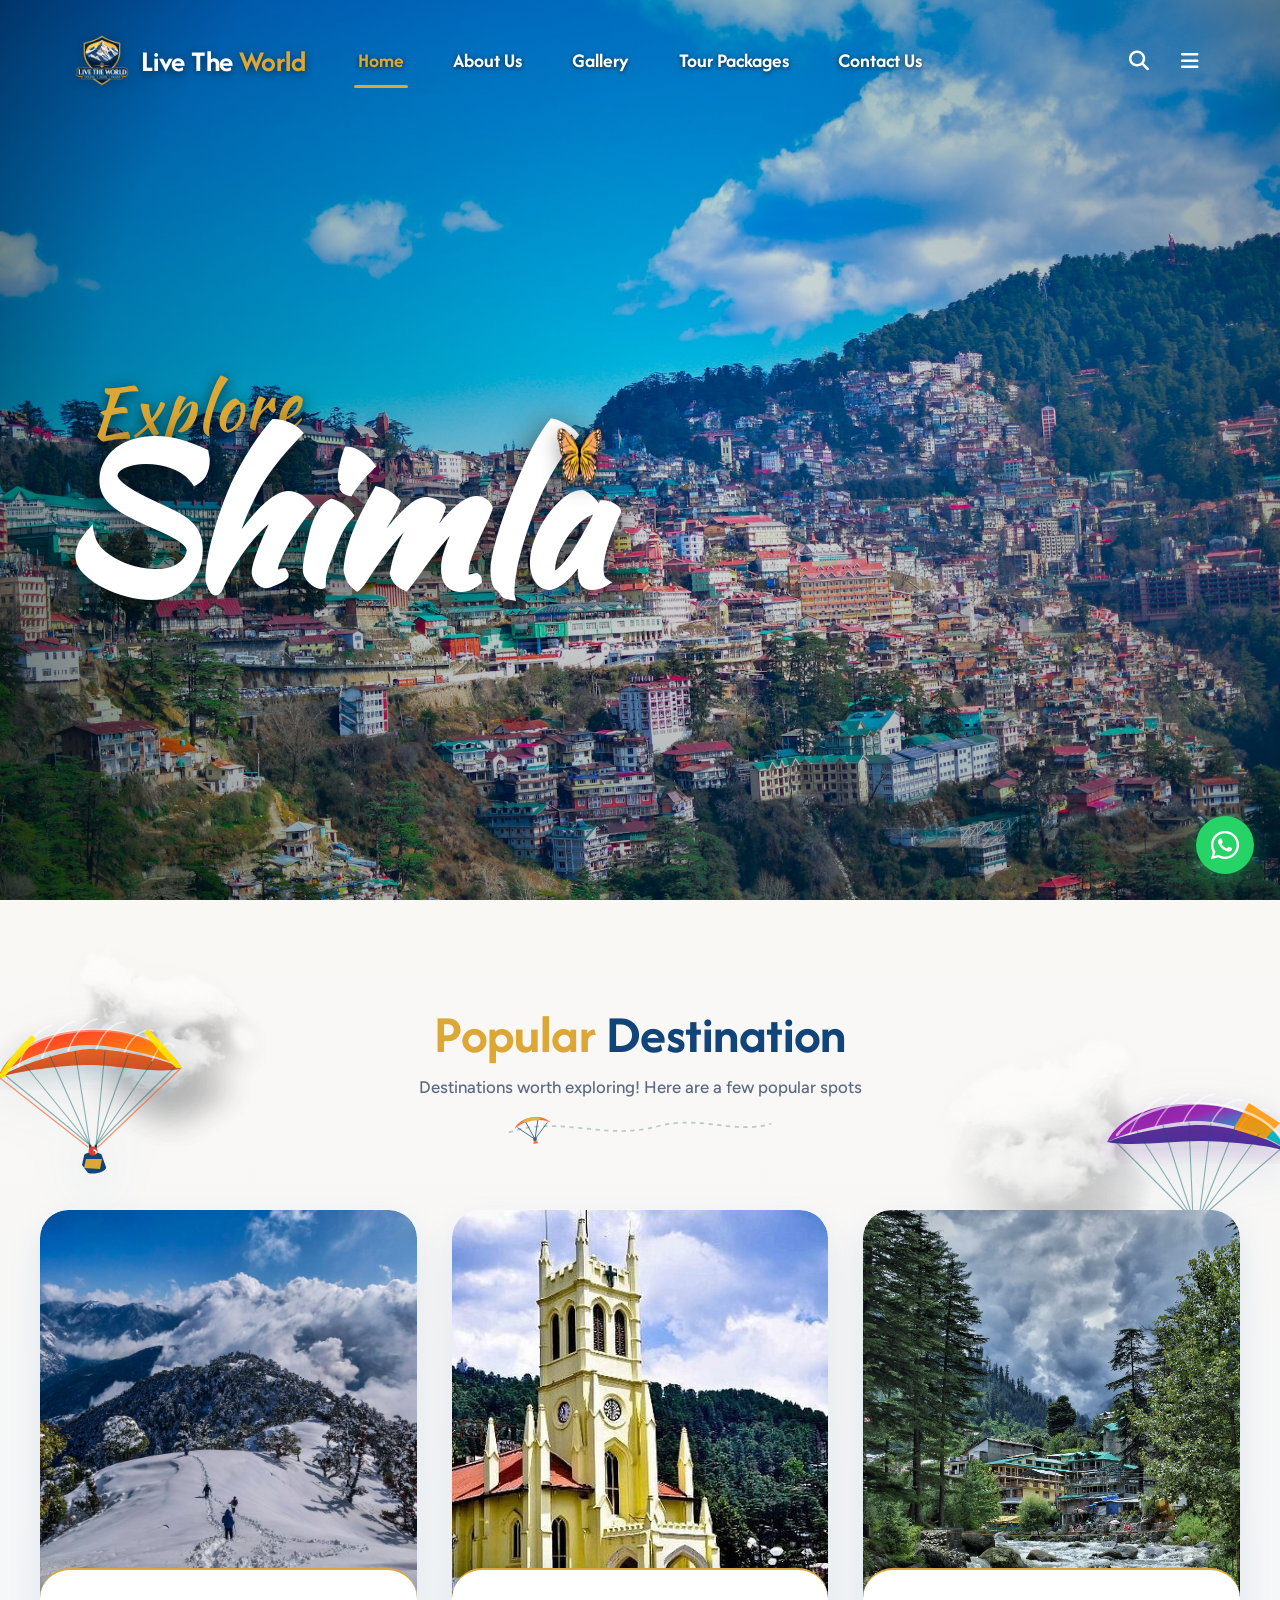
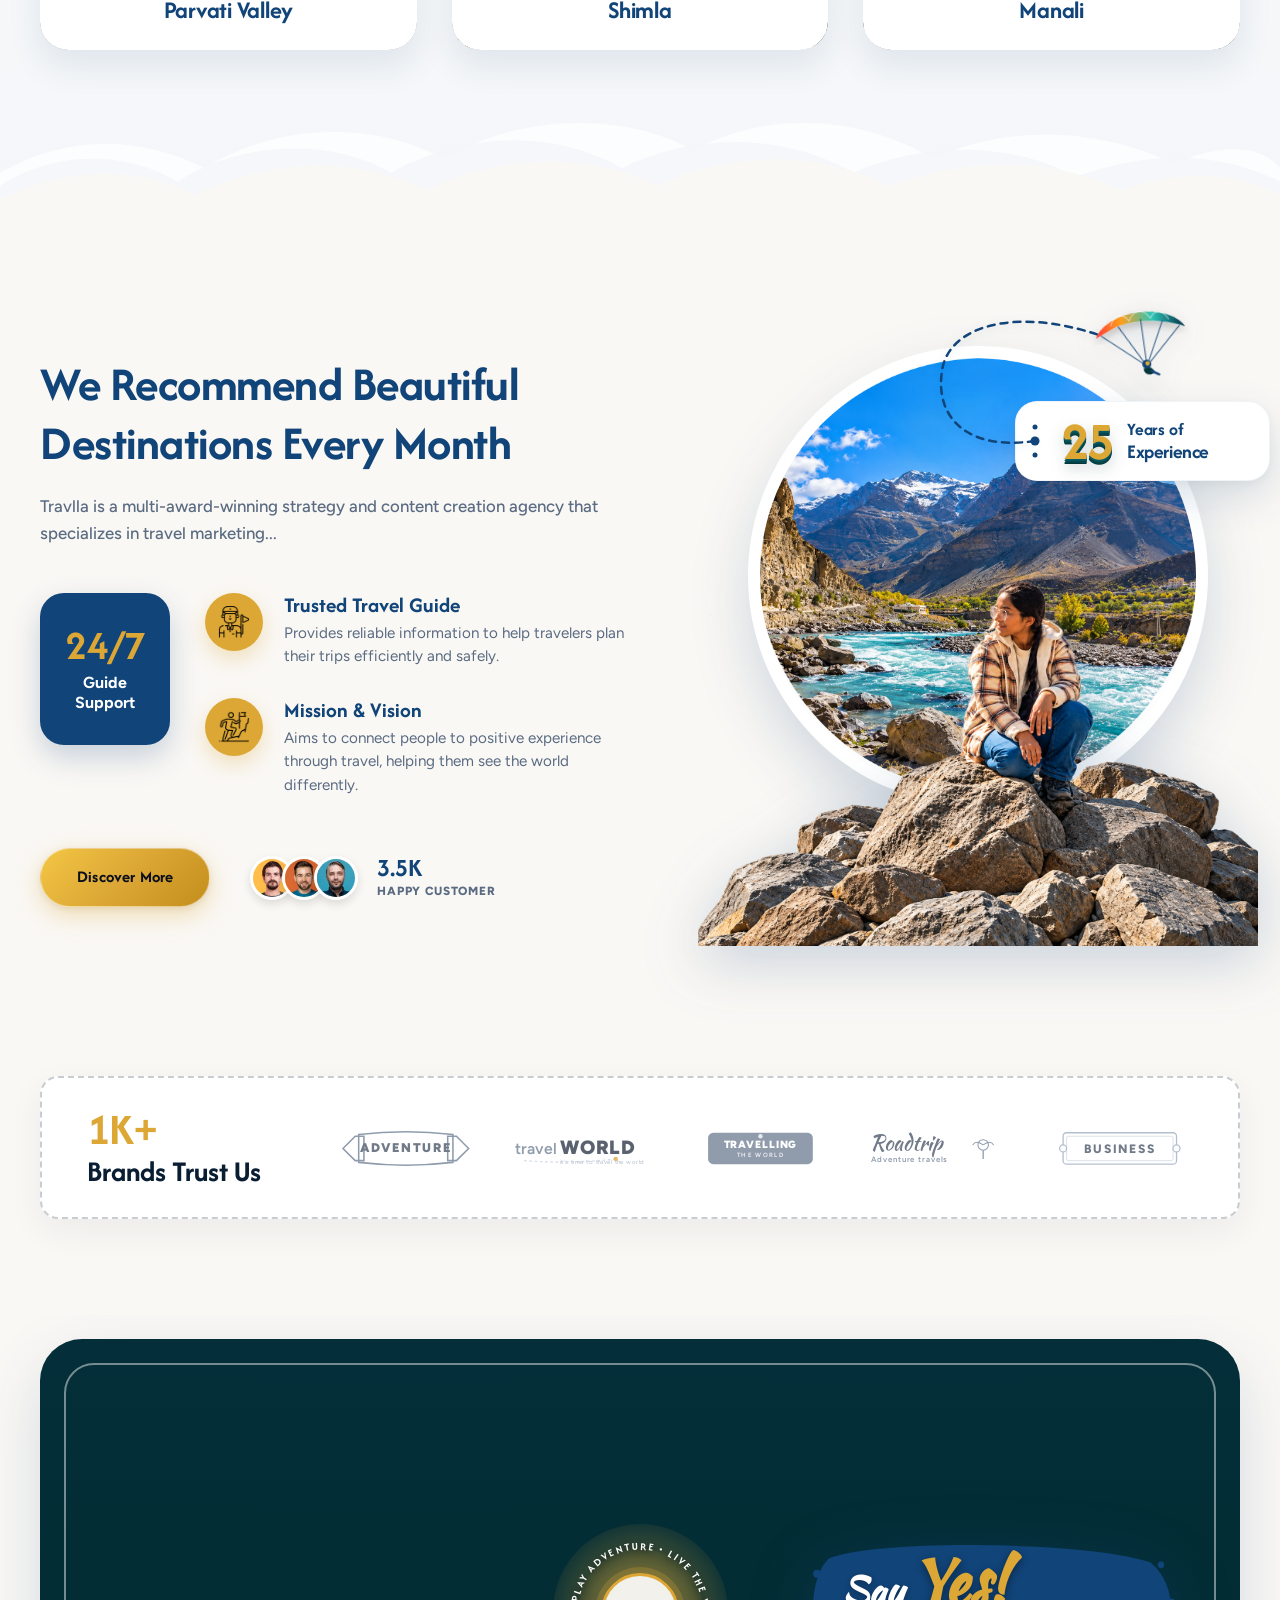
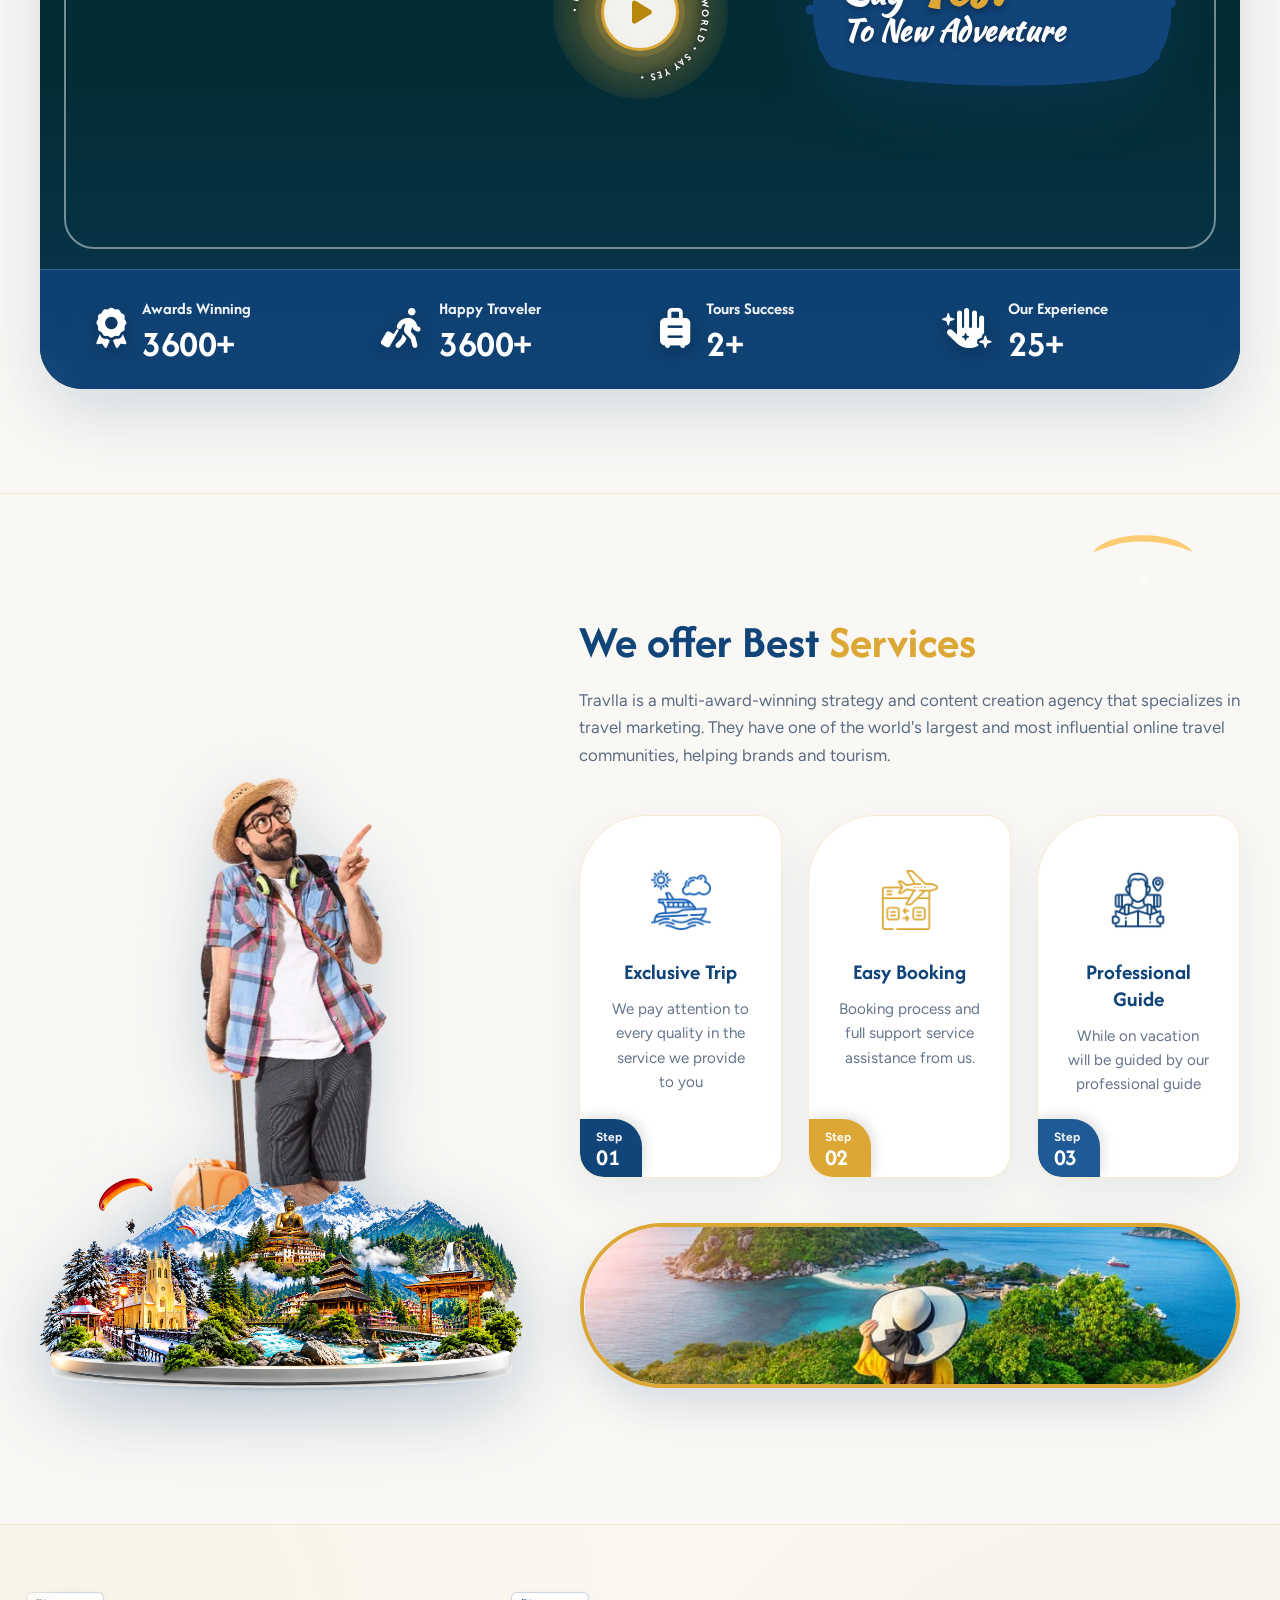
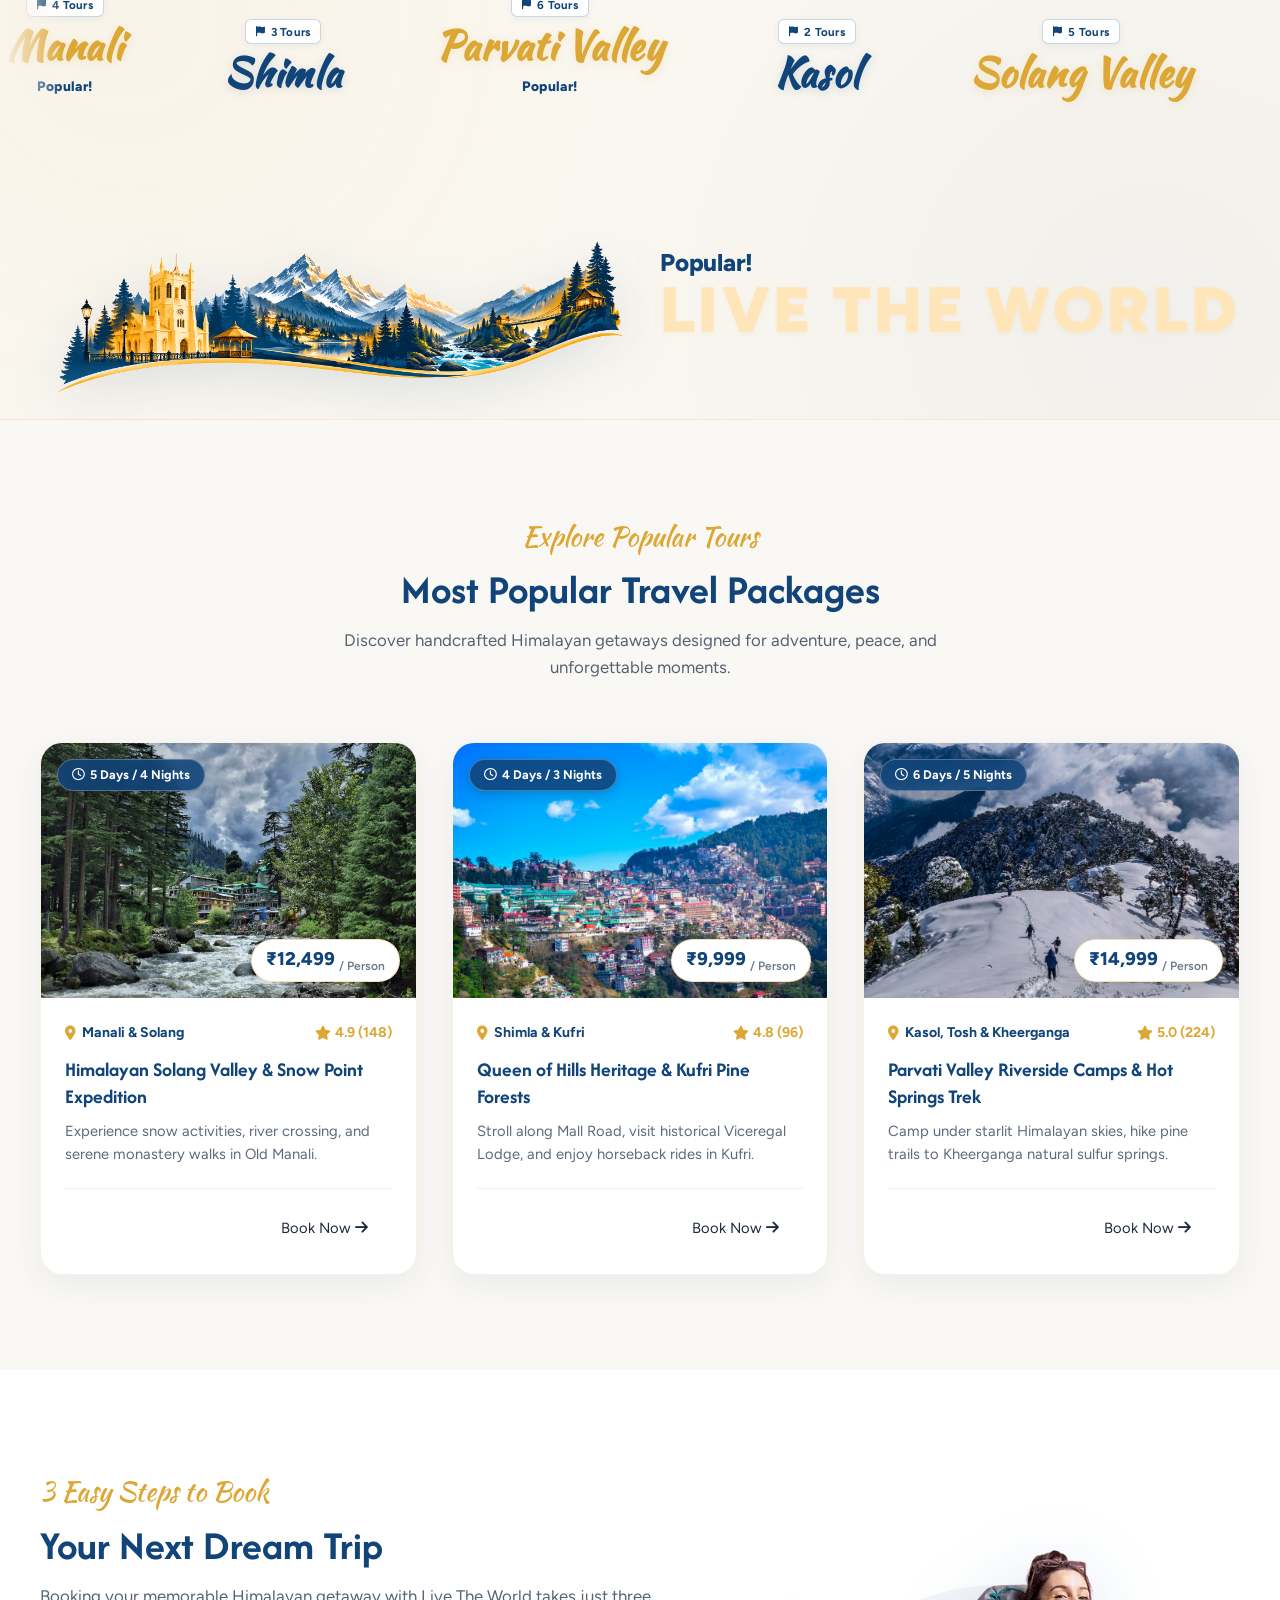
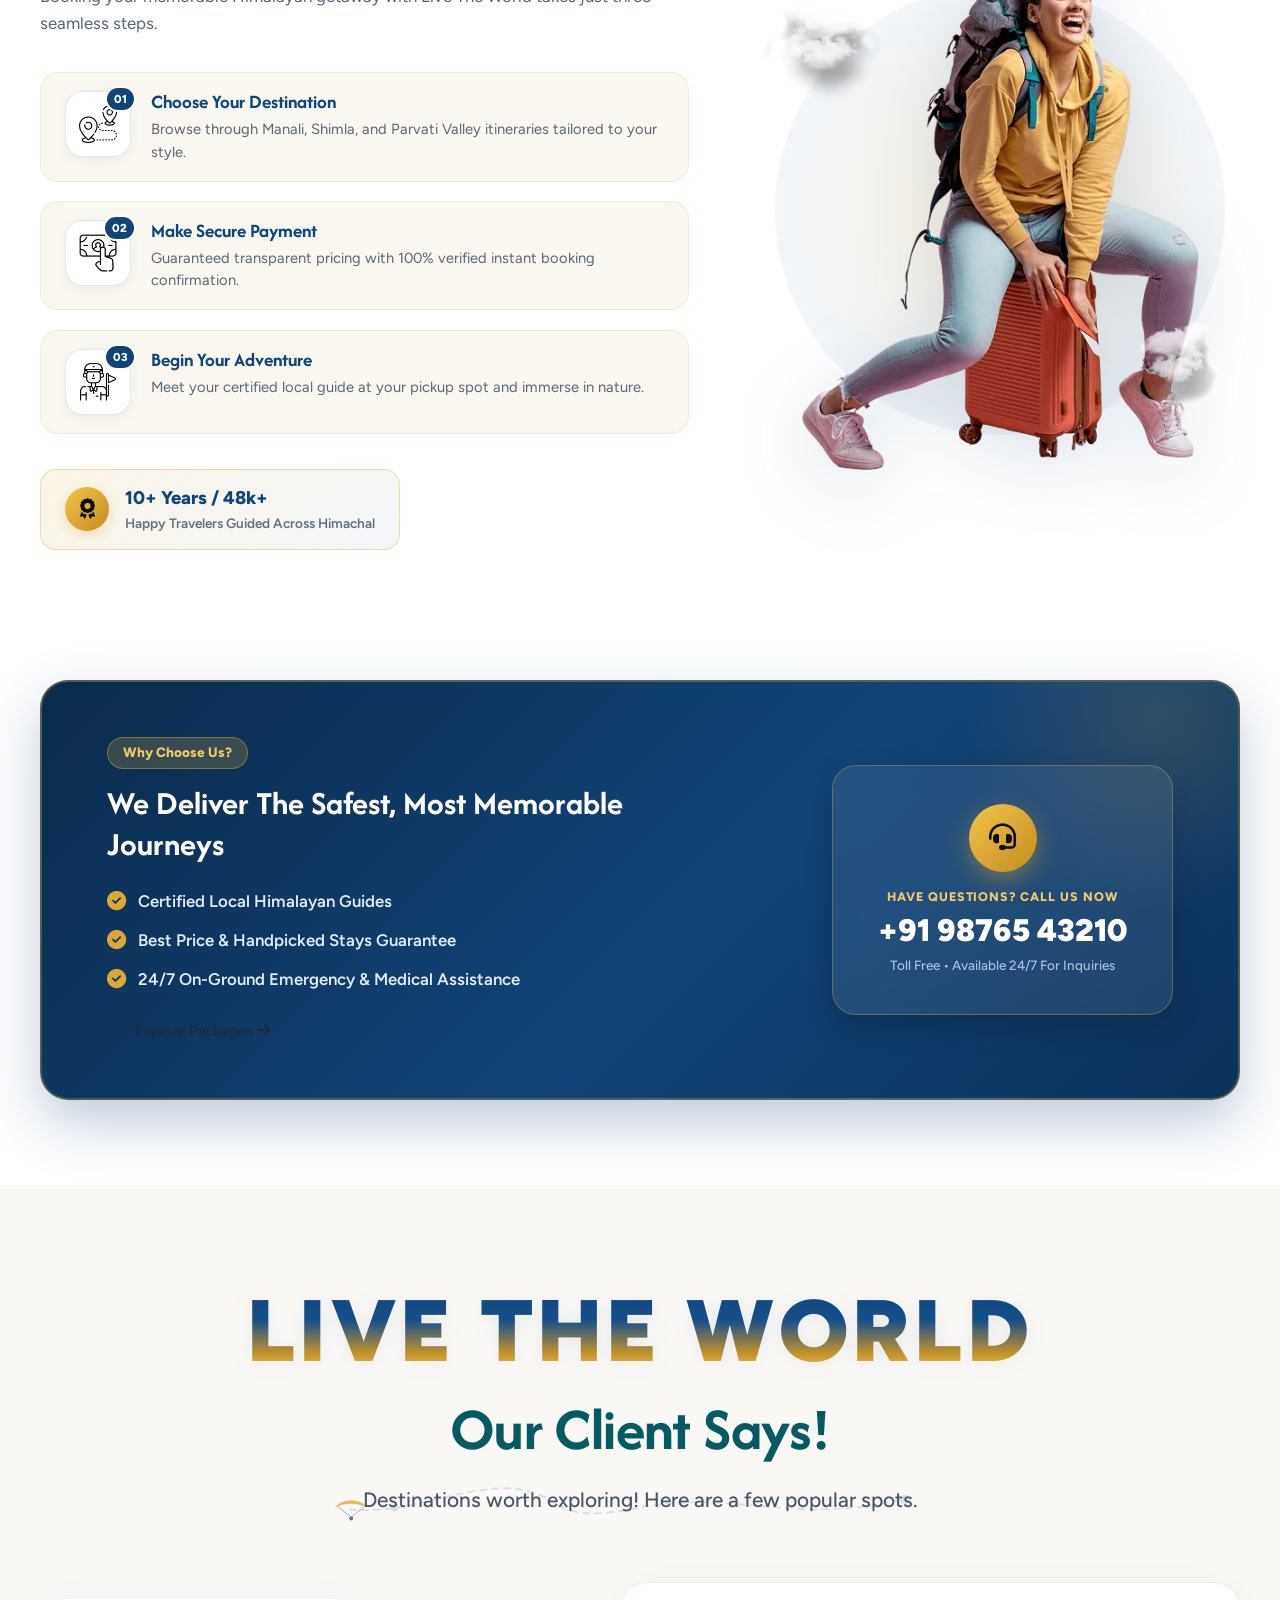
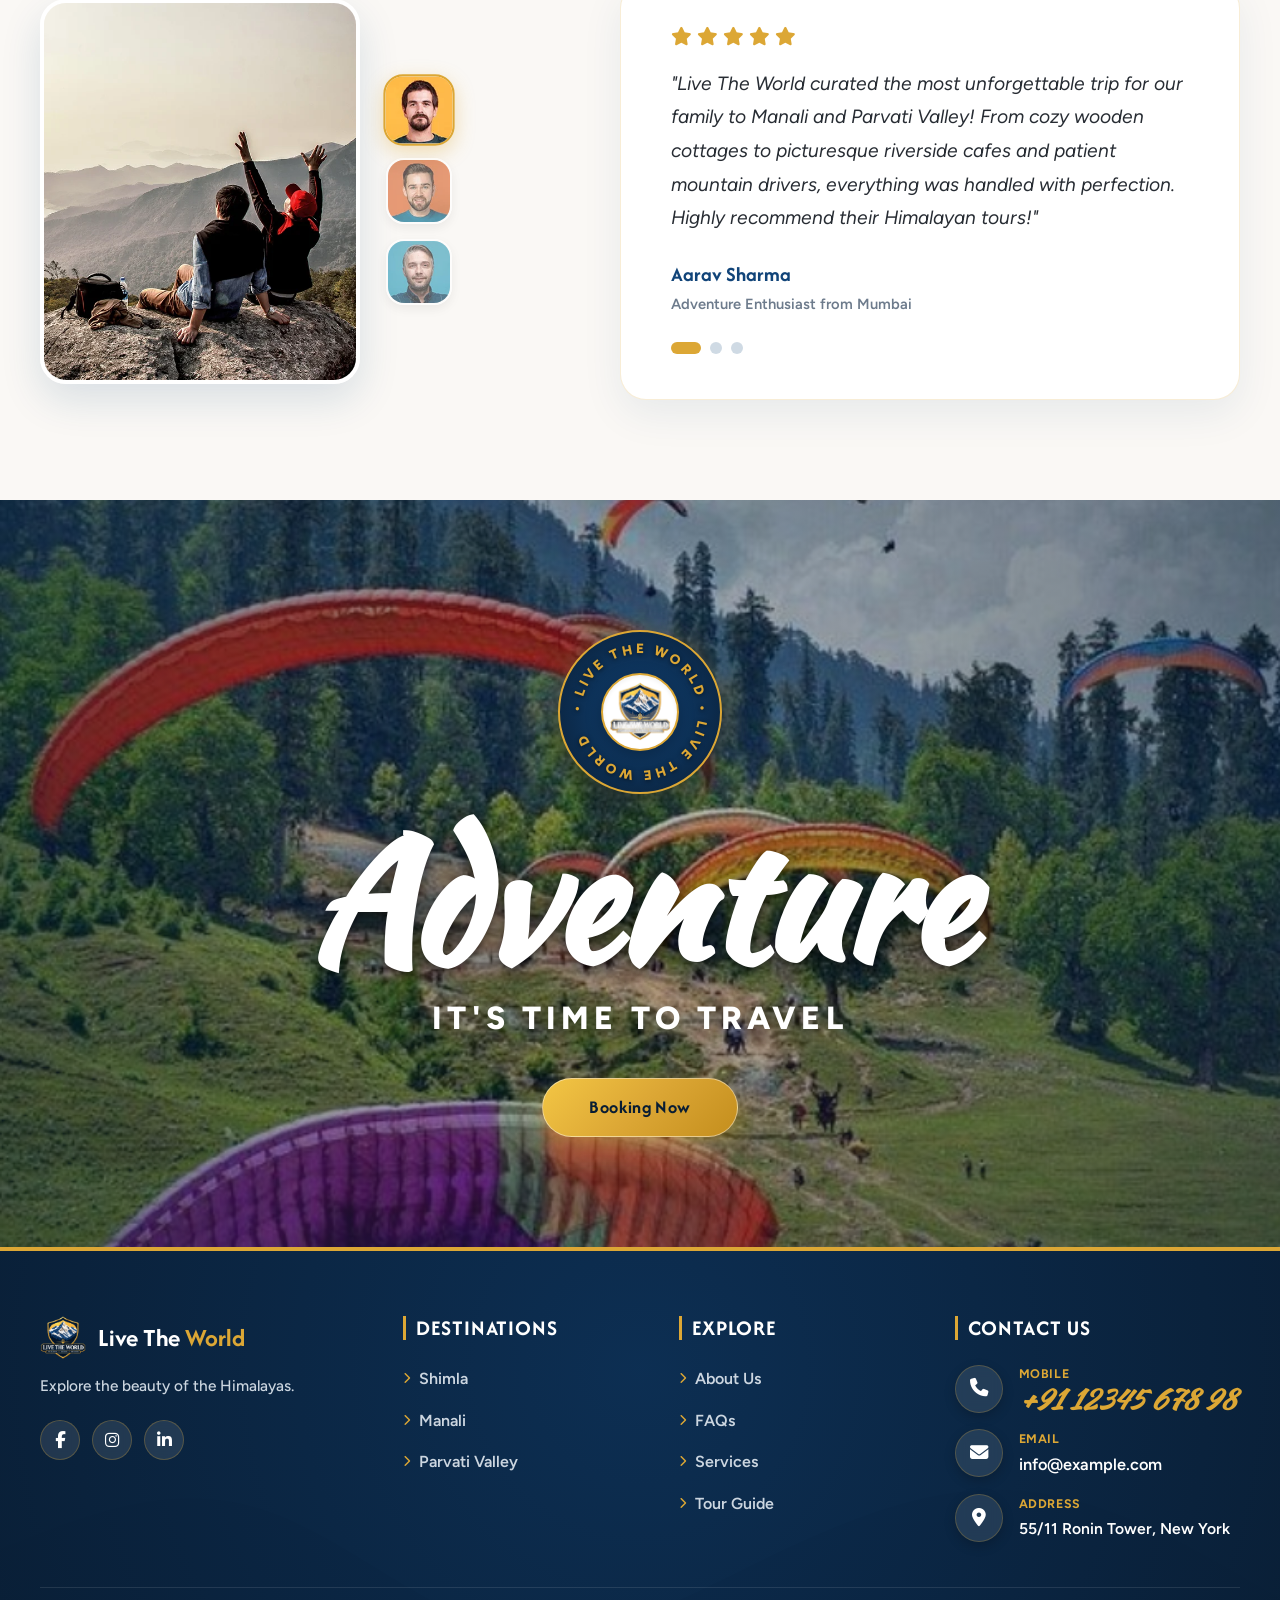
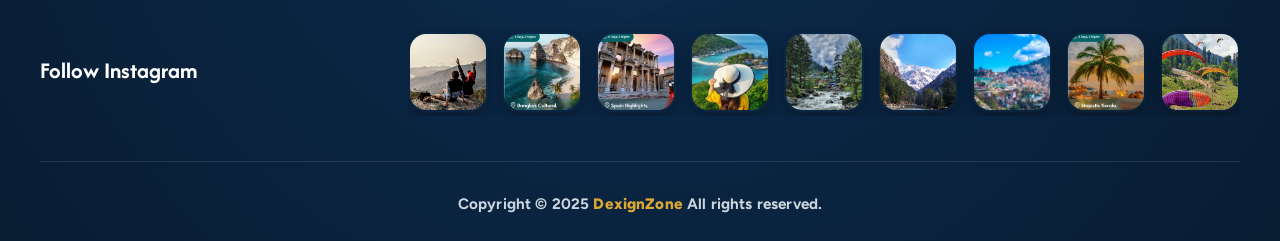
==== index.html @ 2f2a72f3 "Initial commit - Live the World website" ====
<!DOCTYPE html>
<html lang="en">

<head>
  <meta charset="UTF-8">
  <meta name="viewport" content="width=device-width, initial-scale=1.0">
  <title>Live The World - Manali, Parvati Valley & Shimla</title>
  <meta name="description" content="Explore Manali, Parvati Valley, and Shimla with Live The World.">

  <!-- Favicon -->
  <link rel="icon" type="image/png" href="assets/images/logo.png">

  <!-- Font Awesome & Bootstrap Icons -->
  <link rel="stylesheet" href="https://cdnjs.cloudflare.com/ajax/libs/font-awesome/6.5.1/css/all.min.css">
  <link rel="stylesheet" href="https://cdn.jsdelivr.net/npm/bootstrap-icons@1.11.3/font/bootstrap-icons.min.css">

  <!-- Google Fonts for Travlla Typography -->
  <link rel="preconnect" href="https://fonts.googleapis.com">
  <link rel="preconnect" href="https://fonts.gstatic.com" crossorigin>
  <link
    href="https://fonts.googleapis.com/css2?family=Afacad:ital,wght@0,400..700;1,400..700&family=Figtree:ital,wght@0,300..900;1,300..900&family=Kaushan+Script&family=Arizonia&display=swap"
    rel="stylesheet">

  <!-- Main Stylesheet -->
  <link rel="stylesheet" href="assets/css/style.css">
  <!-- Responsive Stylesheet -->
  <link rel="stylesheet" href="assets/css/responsive.css">
</head>

<body>

  <!-- ==================== STICKY / SCROLLING NAVBAR ==================== -->
  <header class="travlla-navbar" id="siteHeader">
    <div class="navbar-wrapper">
      <div class="navbar-container">

        <!-- Logo Left Side -->
        <a href="index.html" class="brand-logo-link" title="Live The World">
          <img src="assets/images/logo.png" alt="Live The World Logo" class="brand-logo-img">
          <div class="brand-text-wrap">
            <span class="brand-name">Live The <span>World</span></span>
          </div>
        </a>

        <!-- Menu in the Centre: Home, About, Gallery, Tour Package, Contact Us -->
        <nav class="main-nav" id="mainNav" aria-label="Main Navigation">
          <a href="index.html" class="nav-link active">Home</a>
          <a href="about.html" class="nav-link">About Us</a>
          <a href="gallery.html" class="nav-link">Gallery</a>
          <a href="tours.html" class="nav-link">Tour Packages</a>
          <a href="contact.html" class="nav-link">Contact Us</a>
        </nav>

        <!-- Right Actions: Search & Menu Icons (Exact as Screenshot) -->
        <div class="navbar-right-actions">
          <button class="nav-icon-action-btn" aria-label="Search" title="Search"><i class="fa-solid fa-magnifying-glass"></i></button>
          <button class="nav-icon-action-btn" aria-label="Menu" title="Menu"><i class="fa-solid fa-bars"></i></button>
        </div>

      </div>
    </div>
  </header>

  <!-- ==================== HERO SECTION (WITH SLIDER: MANALI, SHIMLA, PARVATI VALLEY) ==================== -->
  <section class="travlla-hero-banner" id="home">

    <!-- Hero Slides Container & Track -->
    <div class="hero-slider-wrap" id="heroSlider">
      <div class="hero-slider-track" id="heroSliderTrack">

        <!-- Slide 1: Manali -->
        <div class="hero-slide" data-slide="0">
          <div class="hero-slide-bg">
            <img src="assets/images/Manali.jpg" alt="Manali Snow Peaks" class="hero-bg-img">
            <div class="travlla-banner-overlay"></div>
          </div>
          <div class="hero-center-wrapper">
            <div class="hero-text-block">
              <span class="trv-banner-explore-script">Explore</span>
              <div class="trv-banner-text-mid">
                <h1 class="trv-banner-text-large">Manali</h1>
                <img src="assets/images/butterfly.gif" alt="Flapping Butterfly" class="trv-butterfly-anim">
              </div>
            </div>
          </div>
        </div>

        <!-- Slide 2: Shimla -->
        <div class="hero-slide" data-slide="1">
          <div class="hero-slide-bg">
            <img src="assets/images/bg-shimla.jpg" alt="Shimla Queen of Hills" class="hero-bg-img">
            <div class="travlla-banner-overlay"></div>
          </div>
          <div class="hero-center-wrapper">
            <div class="hero-text-block">
              <span class="trv-banner-explore-script">Explore</span>
              <div class="trv-banner-text-mid">
                <h1 class="trv-banner-text-large">Shimla</h1>
                <img src="assets/images/butterfly.gif" alt="Flapping Butterfly" class="trv-butterfly-anim">
              </div>
            </div>
          </div>
        </div>

        <!-- Slide 3: Parvati Valley -->
        <div class="hero-slide" data-slide="2">
          <div class="hero-slide-bg">
            <img src="assets/images/bg-parvati.jpg" alt="Parvati Valley Magic" class="hero-bg-img">
            <div class="travlla-banner-overlay"></div>
          </div>
          <div class="hero-center-wrapper">
            <div class="hero-text-block">
              <span class="trv-banner-explore-script">Explore</span>
              <div class="trv-banner-text-mid">
                <h1 class="trv-banner-text-large">Parvati Valley</h1>
                <img src="assets/images/butterfly.gif" alt="Flapping Butterfly" class="trv-butterfly-anim">
              </div>
            </div>
          </div>
        </div>

        <!-- Slide 4 (Seamless Loop Clone of Slide 1): Manali -->
        <div class="hero-slide hero-slide-clone" data-slide="3" aria-hidden="true">
          <div class="hero-slide-bg">
            <img src="assets/images/Manali.jpg" alt="Manali Snow Peaks" class="hero-bg-img">
            <div class="travlla-banner-overlay"></div>
          </div>
          <div class="hero-center-wrapper">
            <div class="hero-text-block">
              <span class="trv-banner-explore-script">Explore</span>
              <div class="trv-banner-text-mid">
                <h1 class="trv-banner-text-large">Manali</h1>
                <img src="assets/images/butterfly.gif" alt="Flapping Butterfly" class="trv-butterfly-anim">
              </div>
            </div>
          </div>
        </div>

      </div>
    </div>

  </section>

  <!-- ==================== POPULAR DESTINATION SECTION (EXACT AS SCREENSHOT) ==================== -->
  <section class="popular-destination-section" id="destinations">

    <!-- Background Floating Clouds (Travlla Cloud Theme) -->
    <div class="dest-clouds-bg" aria-hidden="true">
      <img src="assets/images/cloud-1.png" alt="" class="bg-cloud cloud-pos-1">
      <img src="assets/images/cloud-2.png" alt="" class="bg-cloud cloud-pos-2">
      <img src="assets/images/cloud-1.png" alt="" class="bg-cloud cloud-pos-3">
      <img src="assets/images/cloud-2.png" alt="" class="bg-cloud cloud-pos-4">
    </div>

    <!-- Floating High-Detail Red-Orange Paraglider (Left) -->
    <div class="paraglider-float paraglider-left" aria-hidden="true">
      <svg width="220" height="190" viewBox="0 0 220 190" fill="none" xmlns="http://www.w3.org/2000/svg">
        <defs>
          <linearGradient id="canopyRed" x1="0%" y1="0%" x2="100%" y2="100%">
            <stop offset="0%" stop-color="#FF2A2A" />
            <stop offset="35%" stop-color="#FF5722" />
            <stop offset="75%" stop-color="#FF9800" />
            <stop offset="100%" stop-color="#FFC107" />
          </linearGradient>
          <linearGradient id="canopyUnder" x1="0%" y1="0%" x2="0%" y2="100%">
            <stop offset="0%" stop-color="#E65100" />
            <stop offset="100%" stop-color="#BF360C" />
          </linearGradient>
          <linearGradient id="cellShine" x1="0%" y1="0%" x2="100%" y2="0%">
            <stop offset="0%" stop-color="rgba(255,255,255,0.7)" />
            <stop offset="100%" stop-color="rgba(255,255,255,0)" />
          </linearGradient>
          <filter id="gliderGlow" x="-20%" y="-20%" width="140%" height="140%">
            <feDropShadow dx="0" dy="8" stdDeviation="10" flood-color="rgba(6,91,98,0.2)" />
          </filter>
        </defs>
        <!-- Paraglider Wing Canopy (Curved Aerodynamic Crescent Arc) -->
        <g filter="url(#gliderGlow)">
          <!-- Upper Surface -->
          <path d="M 18 85 C 38 25, 172 20, 202 75 C 182 62, 130 52, 110 52 C 80 52, 38 65, 18 85 Z"
            fill="url(#canopyRed)" />
          <!-- Underside Surface / Air Inlets -->
          <path
            d="M 18 85 C 45 68, 95 56, 110 56 C 135 56, 180 64, 202 75 C 185 82, 135 72, 110 72 C 85 72, 35 78, 18 85 Z"
            fill="url(#canopyUnder)" opacity="0.88" />
          <!-- Rib Seams / Chambers -->
          <path d="M 38 74 C 48 42, 65 34, 72 32" stroke="rgba(255,255,255,0.5)" stroke-width="1.5" fill="none" />
          <path d="M 62 65 C 72 38, 88 30, 95 28" stroke="rgba(255,255,255,0.55)" stroke-width="1.5" fill="none" />
          <path d="M 88 58 C 96 35, 110 27, 118 26" stroke="rgba(255,255,255,0.6)" stroke-width="1.5" fill="none" />
          <path d="M 116 57 C 124 35, 138 28, 146 29" stroke="rgba(255,255,255,0.55)" stroke-width="1.5" fill="none" />
          <path d="M 144 60 C 154 38, 168 35, 174 38" stroke="rgba(255,255,255,0.5)" stroke-width="1.5" fill="none" />
          <path d="M 172 68 C 180 48, 190 48, 194 54" stroke="rgba(255,255,255,0.45)" stroke-width="1.5" fill="none" />
          <!-- Aerodynamic Leading Edge Shimmer -->
          <path d="M 28 72 C 55 28, 165 24, 195 68" stroke="url(#cellShine)" stroke-width="3" fill="none"
            stroke-linecap="round" />
          <!-- Wingtip Bright Accents -->
          <path d="M 18 85 C 28 65, 45 48, 52 42 L 56 46 C 48 56, 32 72, 24 85 Z" fill="#FFE600" opacity="0.9" />
          <path d="M 202 75 C 190 58, 175 42, 168 36 L 164 40 C 172 50, 185 64, 196 75 Z" fill="#FFE600"
            opacity="0.9" />
        </g>
        <!-- Suspension Bridle Lines -->
        <g stroke="rgba(6, 91, 98, 0.45)" stroke-width="1.1" stroke-linecap="round">
          <line x1="26" y1="83" x2="110" y2="152" />
          <line x1="45" y1="72" x2="110" y2="152" />
          <line x1="70" y1="63" x2="110" y2="152" />
          <line x1="95" y1="58" x2="110" y2="152" />
          <line x1="125" y1="58" x2="116" y2="152" />
          <line x1="148" y1="62" x2="116" y2="152" />
          <line x1="172" y1="69" x2="116" y2="152" />
          <line x1="195" y1="74" x2="116" y2="152" />
          <!-- Control Brakes -->
          <line x1="20" y1="85" x2="108" y2="154" stroke="rgba(255, 87, 34, 0.65)" stroke-width="1.2" />
          <line x1="200" y1="76" x2="118" y2="154" stroke="rgba(255, 87, 34, 0.65)" stroke-width="1.2" />
        </g>
        <!-- Pilot in Speedbag Harness -->
        <g>
          <line x1="110" y1="152" x2="111" y2="158" stroke="#1C3F44" stroke-width="2.5" />
          <line x1="116" y1="152" x2="115" y2="158" stroke="#1C3F44" stroke-width="2.5" />
          <path d="M 104 163 C 104 158, 122 158, 122 163 L 126 174 C 127 178, 116 182, 108 180 L 102 172 Z"
            fill="#114479" />
          <path d="M 106 166 L 122 166 L 120 176 L 104 175 Z" fill="#DCA735" />
          <circle cx="113" cy="158" r="4.5" fill="#E53935" />
          <path d="M 114 157 Q 117 158 116 160" stroke="#FFFFFF" stroke-width="1.5" stroke-linecap="round" />
        </g>
      </svg>
    </div>

    <!-- Floating High-Detail Purple-Cyan Paraglider (Right) -->
    <div class="paraglider-float paraglider-right" aria-hidden="true">
      <svg width="220" height="190" viewBox="0 0 220 190" fill="none" xmlns="http://www.w3.org/2000/svg">
        <defs>
          <linearGradient id="canopyPurple" x1="0%" y1="0%" x2="100%" y2="100%">
            <stop offset="0%" stop-color="#7B1FA2" />
            <stop offset="35%" stop-color="#9C27B0" />
            <stop offset="70%" stop-color="#00BCD4" />
            <stop offset="100%" stop-color="#26A69A" />
          </linearGradient>
          <linearGradient id="canopyUnderPurple" x1="0%" y1="0%" x2="0%" y2="100%">
            <stop offset="0%" stop-color="#4A148C" />
            <stop offset="100%" stop-color="#311B92" />
          </linearGradient>
          <filter id="gliderGlow2" x="-20%" y="-20%" width="140%" height="140%">
            <feDropShadow dx="0" dy="8" stdDeviation="10" flood-color="rgba(123,31,162,0.2)" />
          </filter>
        </defs>
        <!-- Paraglider Wing Canopy in dynamic aerodynamic bank -->
        <g filter="url(#gliderGlow2)">
          <path d="M 22 75 C 48 20, 180 25, 204 85 C 184 68, 140 54, 114 54 C 84 54, 44 64, 22 75 Z"
            fill="url(#canopyPurple)" />
          <path
            d="M 22 75 C 50 64, 95 58, 114 58 C 140 58, 182 68, 204 85 C 186 78, 140 74, 114 74 C 88 74, 46 80, 22 75 Z"
            fill="url(#canopyUnderPurple)" opacity="0.88" />
          <!-- Rib Seams -->
          <path d="M 44 68 C 54 44, 70 34, 78 30" stroke="rgba(255,255,255,0.45)" stroke-width="1.5" fill="none" />
          <path d="M 70 60 C 80 38, 96 29, 104 27" stroke="rgba(255,255,255,0.5)" stroke-width="1.5" fill="none" />
          <path d="M 98 56 C 108 34, 122 28, 130 27" stroke="rgba(255,255,255,0.55)" stroke-width="1.5" fill="none" />
          <path d="M 126 57 C 136 36, 150 32, 158 33" stroke="rgba(255,255,255,0.5)" stroke-width="1.5" fill="none" />
          <path d="M 154 62 C 164 42, 178 40, 184 44" stroke="rgba(255,255,255,0.45)" stroke-width="1.5" fill="none" />
          <path d="M 180 72 C 188 54, 196 52, 200 58" stroke="rgba(255,255,255,0.4)" stroke-width="1.5" fill="none" />
          <!-- Vibrant Orange Accent Wingtip (Matching Solang Valley Photo) -->
          <path d="M 148 62 L 180 72 L 195 56 L 164 36 Z" fill="#FF9800" opacity="0.88" />
          <path d="M 32 68 C 65 24, 172 26, 198 75" stroke="rgba(255,255,255,0.6)" stroke-width="2.5" fill="none"
            stroke-linecap="round" />
        </g>
        <!-- Suspension Lines -->
        <g stroke="rgba(6, 91, 98, 0.45)" stroke-width="1.1" stroke-linecap="round">
          <line x1="30" y1="74" x2="108" y2="152" />
          <line x1="52" y1="64" x2="108" y2="152" />
          <line x1="78" y1="58" x2="108" y2="152" />
          <line x1="104" y1="56" x2="108" y2="152" />
          <line x1="126" y1="56" x2="114" y2="152" />
          <line x1="150" y1="60" x2="114" y2="152" />
          <line x1="174" y1="67" x2="114" y2="152" />
          <line x1="198" y1="80" x2="114" y2="152" />
        </g>
        <!-- Pilot in Tandem Harness -->
        <g>
          <line x1="108" y1="152" x2="109" y2="158" stroke="#1C3F44" stroke-width="2.5" />
          <line x1="114" y1="152" x2="113" y2="158" stroke="#1C3F44" stroke-width="2.5" />
          <path d="M 102 163 C 102 158, 120 158, 120 163 L 124 175 C 124 180, 114 183, 106 181 L 100 172 Z"
            fill="#1C3F44" />
          <path d="M 104 166 L 118 166 L 116 176 L 102 175 Z" fill="#00BCD4" />
          <circle cx="111" cy="158" r="4.5" fill="#DCA735" />
          <path d="M 112 157 Q 115 158 114 160" stroke="#FFFFFF" stroke-width="1.5" stroke-linecap="round" />
        </g>
      </svg>
    </div>

    <div class="destination-container">

      <!-- Section Title Exactly Matching Screenshot -->
      <div class="destination-head-wrap">
        <h2 class="destination-title">
          <span class="text-popular">Popular</span> <span class="text-destination">Destination</span>
        </h2>
        <p class="destination-subtitle">
          Destinations worth exploring! Here are a few popular spots
        </p>

        <!-- Paraglider Adventure Trail (NO Flight/Plane Icon) -->
        <div class="paraglider-adventure-trail">
          <svg class="paraglider-mini-icon" width="46" height="38" viewBox="0 0 60 50" fill="none"
            xmlns="http://www.w3.org/2000/svg">
            <path d="M 6 22 C 14 7, 46 7, 54 22 C 46 17, 34 14, 30 14 C 26 14, 14 17, 6 22 Z" fill="#FF5722" />
            <path d="M 18 14 C 24 10, 36 10, 42 14 L 38 17 C 34 15, 26 15, 22 17 Z" fill="#DCA735" />
            <line x1="10" y1="21" x2="30" y2="40" stroke="#114479" stroke-width="1.1" />
            <line x1="22" y1="16" x2="30" y2="40" stroke="#114479" stroke-width="1.1" />
            <line x1="38" y1="16" x2="30" y2="40" stroke="#114479" stroke-width="1.1" />
            <line x1="50" y1="21" x2="30" y2="40" stroke="#114479" stroke-width="1.1" />
            <circle cx="30" cy="40" r="2.5" fill="#114479" />
            <path d="M 28 42 L 32 42 L 33 46 L 27 46 Z" fill="#FF5722" />
          </svg>
          <svg class="paraglider-dotted-curve" viewBox="0 0 320 40" fill="none" xmlns="http://www.w3.org/2000/svg">
            <path d="M10 25 C70 5, 120 35, 180 18 C230 5, 270 28, 310 15" stroke="rgba(6, 91, 98, 0.28)"
              stroke-width="2" stroke-dasharray="5 5" fill="none" />
          </svg>
        </div>
      </div>

      <!-- 3 Portrait Destination Cards with Bottom Capsule Pills (Exact As Travlla) -->
      <div class="destination-cards-track">

        <!-- Card 1: Parvati Valley -->
        <div class="destination-photo-card">
          <div class="card-image-wrap">
            <img src="assets/images/bg-parvati.jpg" alt="Parvati Valley" class="destination-img">
          </div>
          <div class="card-pill-btn">
            <span>Parvati Valley</span>
          </div>
        </div>

        <!-- Card 3: Shimla -->
        <div class="destination-photo-card">
          <div class="card-image-wrap">
            <img src="assets/images/bg-shimla-img.jpg" alt="Shimla" class="destination-img">
          </div>
          <div class="card-pill-btn">
            <span>Shimla</span>
          </div>
        </div>

        <!-- Card 4: Manali Peaks -->
        <div class="destination-photo-card">
          <div class="card-image-wrap">
            <img src="assets/images/Manali.jpg" alt="Manali Snow Peaks" class="destination-img">
          </div>
          <div class="card-pill-btn">
            <span>Manali</span>
          </div>
        </div>

      </div>

    </div>

    <!-- Puffy White Cloud Silhouette at Bottom Edge (Exact As Screenshot) -->
    <div class="destination-cloud-bottom" aria-hidden="true">
      <svg viewBox="0 0 1440 180" fill="none" preserveAspectRatio="none" xmlns="http://www.w3.org/2000/svg">
        <path
          d="M0,120 C80,75 160,80 230,115 C310,65 420,60 500,105 C580,55 700,50 780,95 C860,50 970,55 1050,105 C1130,65 1240,70 1320,110 C1380,85 1420,90 1440,115 L1440,180 L0,180 Z"
          fill="#FFFFFF" opacity="0.75" />
        <path
          d="M0,135 C60,95 140,95 200,130 C270,85 370,80 440,120 C520,75 620,70 700,115 C780,75 880,75 960,120 C1040,85 1140,85 1210,125 C1290,95 1370,95 1440,130 L1440,180 L0,180 Z"
          fill="#F4F7FA" opacity="0.9" />
        <path
          d="M0,150 C70,115 150,110 220,145 C300,105 400,100 480,140 C560,100 660,95 740,135 C820,95 920,95 1000,135 C1080,105 1180,100 1260,140 C1330,115 1390,120 1440,145 L1440,180 L0,180 Z"
          fill="#FAF8F5" />
      </svg>
    </div>


  </section>

  <!-- ==================== ABOUT & RECOMMEND DESTINATIONS SECTION (EXACT AS SCREENSHOT) ==================== -->
  <section class="about-experience-section" id="about">
    <div class="about-container">

      <!-- Left Column: Content, Feature Cards, Actions -->
      <div class="about-content-col">

        <h2 class="about-heading">
          We Recommend Beautiful Destinations Every Month
        </h2>

        <p class="about-lead">
          Travlla is a multi-award-winning strategy and content creation agency that specializes in travel marketing...
        </p>

        <!-- Feature Block: 24/7 Badge + Feature List -->
        <div class="about-features-block">

          <!-- 24/7 Guide Support Badge Card (Deep Teal) -->
          <div class="support-badge-card">
            <span class="support-badge-val">24/7</span>
            <span class="support-badge-lbl">Guide<br>Support</span>
          </div>

          <!-- Feature Items List -->
          <div class="about-feature-list">

            <!-- Item 1: Trusted Travel Guide -->
            <div class="about-feature-item">
              <div class="feature-icon-circle">
                <img src="assets/images/travel-guide.webp" alt="Travel Guide Icon" class="feature-icon-img">
              </div>
              <div class="feature-text">
                <h3 class="feature-title">Trusted Travel Guide</h3>
                <p class="feature-desc">Provides reliable information to help travelers plan their trips efficiently and
                  safely.</p>
              </div>
            </div>

            <!-- Item 2: Mission & Vision -->
            <div class="about-feature-item">
              <div class="feature-icon-circle">
                <img src="assets/images/mission-icon.webp" alt="Mission & Vision Icon" class="feature-icon-img">
              </div>
              <div class="feature-text">
                <h3 class="feature-title">Mission & Vision</h3>
                <p class="feature-desc">Aims to connect people to positive experience through travel, helping them see
                  the world differently.</p>
              </div>
            </div>

          </div>

        </div>

        <!-- Bottom Actions: Discover More Button & Happy Customers -->
        <div class="about-bottom-actions">
          <a href="#destinations" class="btn-discover-more">Discover More</a>

          <div class="happy-customers-wrap">
            <div class="avatar-stack">
              <img src="assets/images/pic1.webp" alt="Customer 1" class="avatar-img av-1">
              <img src="assets/images/pic2.webp" alt="Customer 2" class="avatar-img av-2">
              <img src="assets/images/pic3.webp" alt="Customer 3" class="avatar-img av-3">
            </div>
            <div class="customer-stats">
              <span class="customer-count">3.5K</span>
              <span class="customer-lbl">HAPPY CUSTOMER</span>
            </div>
          </div>
        </div>

      </div>

      <!-- Right Column: Portal Image Composition with Blank Image Space -->
      <div class="about-visual-col">

        <!-- Composition Container -->
        <div class="about-portal-composition">

          <!-- Floating "25 Years of Experience" Badge Connected to Paraglider with Dotted Thread -->
          <div class="exp-badge-container">

            <!-- Connected Dotted Thread & Anchor Dots SVG -->
            <svg class="exp-connecting-thread" viewBox="0 0 350 190" fill="none" xmlns="http://www.w3.org/2000/svg">
              <!-- Dotted loop thread originating from middle anchor dot and connecting directly to paraglider -->
              <path class="thread-path" d="M 115 150 C 45 160, 15 125, 22 80 C 28 35, 95 15, 182 45" stroke="#114479"
                stroke-width="2.5" stroke-dasharray="7 6" stroke-linecap="round" />
              <!-- Left Anchor 3-Dots Alignment (: • :) exactly as in reference -->
              <circle cx="115" cy="136" r="2.5" fill="#114479" />
              <circle cx="115" cy="150" r="4.5" fill="#114479" />
              <circle cx="115" cy="164" r="2.5" fill="#114479" />
            </svg>

            <!-- Authentic Himalayan Adventure Paraglider (NO Airplane!) -->
            <div class="exp-paraglider-rider" aria-label="Himalayan Paraglider">
              <svg width="112" height="90" viewBox="0 0 120 100" fill="none" xmlns="http://www.w3.org/2000/svg">
                <defs>
                  <linearGradient id="expParagliderWing" x1="0%" y1="0%" x2="100%" y2="0%">
                    <stop offset="0%" stop-color="#FF3838" />
                    <stop offset="30%" stop-color="#FF9F1C" />
                    <stop offset="65%" stop-color="#2EC4B6" />
                    <stop offset="100%" stop-color="#023047" />
                  </linearGradient>
                  <filter id="gliderShad" x="-20%" y="-20%" width="150%" height="150%">
                    <feDropShadow dx="0" dy="5" stdDeviation="4" flood-color="rgba(0,0,0,0.2)" />
                  </filter>
                </defs>
                <!-- Aerodynamic Curved Canopy Wing -->
                <path d="M 10 38 C 26 8, 94 8, 110 38 C 90 28, 62 22, 34 28 Z" fill="url(#expParagliderWing)"
                  filter="url(#gliderShad)" />
                <!-- 3D Wing Cell Baffling / Ribs -->
                <path d="M 28 27 C 33 15, 43 12, 49 24" stroke="rgba(255,255,255,0.45)" stroke-width="1.3"
                  fill="none" />
                <path d="M 49 24 C 55 12, 67 12, 73 24" stroke="rgba(255,255,255,0.45)" stroke-width="1.3"
                  fill="none" />
                <path d="M 73 24 C 79 14, 89 18, 93 28" stroke="rgba(255,255,255,0.45)" stroke-width="1.3"
                  fill="none" />
                <!-- Paraglider Suspension Lines (Risers converging to pilot) -->
                <line x1="16" y1="36" x2="62" y2="76" stroke="#114479" stroke-width="1.2" stroke-opacity="0.8" />
                <line x1="36" y1="28" x2="62" y2="76" stroke="#114479" stroke-width="1.2" stroke-opacity="0.8" />
                <line x1="62" y1="23" x2="62" y2="76" stroke="#114479" stroke-width="1.2" stroke-opacity="0.8" />
                <line x1="86" y1="28" x2="62" y2="76" stroke="#114479" stroke-width="1.2" stroke-opacity="0.8" />
                <line x1="104" y1="36" x2="62" y2="76" stroke="#114479" stroke-width="1.2" stroke-opacity="0.8" />
                <!-- Pilot and Tandem Harness in Flight -->
                <circle cx="62" cy="74" r="5" fill="#114479" />
                <circle cx="63" cy="73" r="2.5" fill="#DCA735" />
                <path d="M 58 78 C 57 86, 67 88, 70 83 L 66 78 Z" fill="#04363a" />
                <path d="M 66 82 L 74 87" stroke="#114479" stroke-width="2.5" stroke-linecap="round" />
              </svg>
            </div>

            <!-- Exact White Pill Badge with 3D "25" and "Years of Experience" -->
            <div class="exp-badge-pill">
              <div class="exp-number-3d">25</div>
              <div class="exp-text-block">
                <span class="exp-line-1">Years of</span>
                <span class="exp-line-2">Experience</span>
              </div>
            </div>

          </div>

          <!-- Circular Portal Frame with Scenic Himalayan Landscape -->
          <div class="about-image-portal">
            <img src="assets/images/circular.png" alt="Himalayan Valley View" class="portal-scenic-img">
          </div>

          <!-- Cutout Girl on Mountain Rock (3D Pop-Out Layering Exact As Screenshot) -->
          <div class="girl-rock-wrapper">
            <img src="assets/images/girl-with-rock.png" alt="Traveler on Mountain Rock" class="girl-rock-img">
          </div>

        </div>

      </div>

    </div>
  </section>

  <!-- ==================== BRANDS / PARTNERS RIBBON SECTION ==================== -->
  <section class="brands-partners-section" id="partners">
    <div class="brands-container">
      <div class="brands-dashed-box">

        <!-- Left: 1K+ Brands Trust Us -->
        <div class="brands-trust-lead">
          <div class="brands-count-highlight">1K+</div>
          <h3 class="brands-trust-title">Brands Trust Us</h3>
        </div>

        <!-- Right: 5 Brand Logos Strip (Exact as Screenshot) -->
        <div class="brands-logos-strip">

          <!-- Logo 1: Adventure Ribbon Badge -->
          <div class="brand-logo-item" title="Adventure Brand">
            <svg class="brand-svg" viewBox="0 0 160 55" fill="none" xmlns="http://www.w3.org/2000/svg">
              <path d="M 8 28 L 22 14 L 32 14 L 32 42 L 22 42 Z" stroke="#718096" stroke-width="1.8" fill="none" />
              <path d="M 152 28 L 138 14 L 128 14 L 128 42 L 138 42 Z" stroke="#718096" stroke-width="1.8" fill="none" />
              <path d="M 26 12 C 60 8, 100 8, 134 12 L 134 44 C 100 48, 60 48, 26 44 Z" stroke="#718096" stroke-width="1.8" fill="none" />
              <text x="80" y="32" font-family="'Figtree', sans-serif" font-weight="900" font-size="14.5" fill="#4A5568" text-anchor="middle" letter-spacing="2">ADVENTURE</text>
            </svg>
          </div>

          <!-- Logo 2: travel WORLD -->
          <div class="brand-logo-item" title="travel WORLD">
            <svg class="brand-svg" viewBox="0 0 170 55" fill="none" xmlns="http://www.w3.org/2000/svg">
              <text x="5" y="34" font-family="'Figtree', sans-serif" font-weight="600" font-size="18" fill="#718096">travel</text>
              <text x="56" y="34" font-family="'Figtree', sans-serif" font-weight="900" font-size="22" fill="#2D3748" letter-spacing="1">WORLD</text>
              <path d="M 15 42 Q 70 46 120 40" stroke="#CBD5E0" stroke-width="1.5" stroke-dasharray="3 3" />
              <circle cx="120" cy="40" r="2.5" fill="#DCA735" />
              <text x="56" y="46" font-family="'Figtree', sans-serif" font-size="7" fill="#A0AEC0" letter-spacing="0.5">it's time to travel the world</text>
            </svg>
          </div>

          <!-- Logo 3: TRAVELLING THE WORLD Badge -->
          <div class="brand-logo-item" title="Travelling The World">
            <svg class="brand-svg" viewBox="0 0 150 55" fill="none" xmlns="http://www.w3.org/2000/svg">
              <rect x="15" y="10" width="120" height="36" rx="6" fill="#718096" />
              <circle cx="75" cy="14" r="2.5" fill="#ffffff" opacity="0.8" />
              <text x="75" y="28" font-family="'Figtree', sans-serif" font-weight="900" font-size="12" fill="#ffffff" text-anchor="middle" letter-spacing="1">TRAVELLING</text>
              <text x="75" y="38" font-family="'Figtree', sans-serif" font-weight="600" font-size="7" fill="#ffffff" text-anchor="middle" letter-spacing="1.5" opacity="0.9">THE WORLD</text>
            </svg>
          </div>

          <!-- Logo 4: Roadtrip Adventure Travels -->
          <div class="brand-logo-item" title="Roadtrip Adventure Travels">
            <svg class="brand-svg" viewBox="0 0 175 55" fill="none" xmlns="http://www.w3.org/2000/svg">
              <text x="10" y="30" font-family="'Kaushan Script', cursive" font-size="24" fill="#4A5568">Roadtrip</text>
              <circle cx="140" cy="24" r="6" stroke="#718096" stroke-width="1.2" fill="none" />
              <path d="M 140 30 L 140 40" stroke="#718096" stroke-width="1.5" />
              <path d="M 140 24 Q 148 18 152 24" stroke="#718096" stroke-width="1.2" fill="none" />
              <path d="M 140 24 Q 132 18 128 24" stroke="#718096" stroke-width="1.2" fill="none" />
              <text x="12" y="44" font-family="'Figtree', sans-serif" font-size="9" font-weight="600" fill="#718096" letter-spacing="1">Adventure travels</text>
            </svg>
          </div>

          <!-- Logo 5: BUSINESS Ticket Badge -->
          <div class="brand-logo-item" title="Business Brand">
            <svg class="brand-svg" viewBox="0 0 160 55" fill="none" xmlns="http://www.w3.org/2000/svg">
              <rect x="15" y="10" width="130" height="36" rx="4" stroke="#A0AEC0" stroke-width="1.5" fill="none" />
              <rect x="19" y="14" width="122" height="28" rx="2" stroke="#CBD5E0" stroke-width="1" fill="none" />
              <circle cx="15" cy="28" r="4" fill="#ffffff" stroke="#A0AEC0" stroke-width="1.5" />
              <circle cx="145" cy="28" r="4" fill="#ffffff" stroke="#A0AEC0" stroke-width="1.5" />
              <text x="80" y="33" font-family="'Figtree', serif" font-weight="800" font-size="14" fill="#4A5568" text-anchor="middle" letter-spacing="2">BUSINESS</text>
            </svg>
          </div>

        </div>

      </div>
    </div>
  </section>

  <!-- ==================== ADVENTURE VIDEO & STATS HERO SECTION (EXACT AS SCREENSHOTS) ==================== -->
  <section class="video-cta-section" id="adventureVideoSection">
    <div class="video-cta-container">

      <!-- The Grand Rounded Banner Card -->
      <div class="video-banner-card" id="videoBannerCard">

        <!-- HTML5 Video / Visual Media Layer -->
        <div class="video-bg-media">
          <video id="adventureHeroVideo" class="adventure-hero-video" muted loop playsinline preload="auto"
            poster="assets/images/video-image.png">
            <source src="assets/images/video.mp4" type="video/mp4">
          </video>
          <!-- Dynamic Ambient Visual Layer using video-image.png -->
          <div class="video-ambient-poster" id="videoAmbientPoster"
            style="background-image: url('assets/images/video-image.png');"></div>
          <div class="video-vignette-overlay"></div>
        </div>

        <!-- Decorative Inner Wireframe Border -->
        <div class="video-inner-border" aria-hidden="true"></div>

        <!-- Central Play / Pause Button with Circular Motion Hover Effect -->
        <div class="video-play-btn-wrap" id="videoPlayBtnWrap">

          <!-- Concentric Circular Wave Pulsing Ripples -->
          <div class="play-ripple ripple-1" aria-hidden="true"></div>
          <div class="play-ripple ripple-2" aria-hidden="true"></div>

          <!-- Continuous Rotating Circular Text Orbit Ring (Circular Motion Effect) -->
          <svg class="circular-text-orbit" viewBox="0 0 180 180" aria-hidden="true">
            <path id="orbitPath" d="M 90, 90 m -66, 0 a 66,66 0 1,1 132,0 a 66,66 0 1,1 -132,0" fill="none" />
            <text>
              <textPath href="#orbitPath" class="orbit-text">
                • PLAY ADVENTURE • LIVE THE WORLD • SAY YES •
              </textPath>
            </text>
          </svg>

          <!-- The Glassmorphic Play/Pause Button Core -->
          <button class="video-play-core-btn" id="videoPlayPauseBtn" aria-label="Play Video" title="Play / Pause Video">
            <i class="fa-solid fa-play play-icon" id="videoControlIcon"></i>
          </button>
        </div>

        <!-- Right Side: Deep Teal Brush Splash Badge "Say Yes! To New Adventure" -->
        <div class="brush-adventure-badge" aria-label="Say Yes! To New Adventure">
          <svg class="brush-splash-svg" viewBox="0 0 360 160" preserveAspectRatio="none"
            xmlns="http://www.w3.org/2000/svg">
            <!-- Organic Painterly Brush Splatter Background -->
            <path
              d="M 28 32 C 80 14, 280 18, 332 36 C 362 58, 356 112, 326 134 C 275 152, 75 148, 28 128 C 6 102, 8 48, 28 32 Z"
              fill="#114479" />
            <!-- Splatter droplets and bristle edges -->
            <circle cx="16" cy="46" r="3.5" fill="#114479" />
            <circle cx="10" cy="78" r="4.5" fill="#114479" />
            <circle cx="20" cy="112" r="2.5" fill="#114479" />
            <circle cx="342" cy="38" r="3" fill="#114479" />
            <circle cx="352" cy="72" r="4" fill="#114479" />
            <circle cx="338" cy="120" r="2.8" fill="#114479" />
          </svg>
          <div class="brush-badge-content">
            <div class="brush-line-top">
              <span class="brush-say">Say</span>
              <span class="brush-yes">Yes!</span>
            </div>
            <div class="brush-line-bottom">To New Adventure</div>
          </div>
        </div>

        <!-- Bottom Translucent Frosted Stats Bar (Exact As Image 2) -->
        <div class="video-bottom-stats-bar">
          <div class="stats-items-grid">

            <!-- Stat 1: Awards Winning -->
            <div class="stat-col-item">
              <div class="stat-icon-wrap">
                <i class="fa-solid fa-award"></i>
              </div>
              <div class="stat-text-wrap">
                <span class="stat-label">Awards Winning</span>
                <span class="stat-number">3600+</span>
              </div>
            </div>

            <!-- Stat 2: Happy Traveler -->
            <div class="stat-col-item">
              <div class="stat-icon-wrap">
                <i class="fa-solid fa-person-walking-luggage"></i>
              </div>
              <div class="stat-text-wrap">
                <span class="stat-label">Happy Traveler</span>
                <span class="stat-number">3600+</span>
              </div>
            </div>

            <!-- Stat 3: Tours Success -->
            <div class="stat-col-item">
              <div class="stat-icon-wrap">
                <i class="fa-solid fa-suitcase-rolling"></i>
              </div>
              <div class="stat-text-wrap">
                <span class="stat-label">Tours Success</span>
                <span class="stat-number">2+</span>
              </div>
            </div>

            <!-- Stat 4: Our Experience -->
            <div class="stat-col-item">
              <div class="stat-icon-wrap">
                <i class="fa-solid fa-hand-sparkles"></i>
              </div>
              <div class="stat-text-wrap">
                <span class="stat-label">Our Experience</span>
                <span class="stat-number">25+</span>
              </div>
            </div>

          </div>
        </div>

      </div>

    </div>
  </section>

  <!-- ==================== BEST SERVICES SECTION (EXACT AS SCREENSHOT) ==================== -->
  <section class="best-services-section" id="services">

    <!-- Background Watermark Landmark Silhouette (building-1.webp) -->
    <img src="assets/images/building-1.webp" alt="" class="services-watermark-landmark" aria-hidden="true">

    <!-- Top Right Paraglider Flight Arc (Strictly NO Airplane) -->
    <div class="services-sky-paraglider" aria-hidden="true">
      <svg width="120" height="90" viewBox="0 0 140 100" fill="none" xmlns="http://www.w3.org/2000/svg">
        <path d="M 12 36 C 30 10, 110 10, 128 36 C 105 26, 75 20, 42 26 Z" fill="rgba(255, 170, 13, 0.75)" />
        <line x1="22" y1="34" x2="70" y2="72" stroke="rgba(255, 255, 255, 0.45)" stroke-width="1.2" />
        <line x1="45" y1="26" x2="70" y2="72" stroke="rgba(255, 255, 255, 0.45)" stroke-width="1.2" />
        <line x1="95" y1="26" x2="70" y2="72" stroke="rgba(255, 255, 255, 0.45)" stroke-width="1.2" />
        <line x1="118" y1="34" x2="70" y2="72" stroke="rgba(255, 255, 255, 0.45)" stroke-width="1.2" />
        <circle cx="70" cy="70" r="4.5" fill="rgba(255, 255, 255, 0.65)" />
      </svg>
    </div>

    <div class="services-container">

      <!-- Left Column: Traveler Man (Left-Man-Image.webp) & Sticky 3D Diorama (combination.png) -->
      <div class="services-visual-col">
        <div class="services-man-wrapper">
          <img src="assets/images/Left-Man-Image.webp" alt="Traveler discovering best services"
            class="services-man-img">
        </div>
        <div class="services-diorama-sticky">
          <img src="assets/images/combination.png" alt="Travel Wonders Diorama" class="diorama-sticky-img">
        </div>
      </div>

      <!-- Right Column: Header, 3 Step Cards, Bottom Oblong Landscape Pill -->
      <div class="services-content-col">

        <!-- Header -->
        <div class="services-header-block">
          <h2 class="services-heading">We offer Best <span class="text-orange">Services</span></h2>
          <p class="services-lead">
            Travlla is a multi-award-winning strategy and content creation agency that specializes in travel marketing.
            They have one of the world's largest and most influential online travel communities, helping brands and
            tourism.
          </p>
        </div>

        <!-- 3 Step Service Cards -->
        <div class="service-cards-grid">

          <!-- Card 1: Exclusive Trip -->
          <div class="service-step-card">
            <div class="step-icon-wrap icon-blue">
              <img src="assets/images/ship.webp" alt="Exclusive Trip" class="step-card-icon-img" width="64" height="64">
            </div>
            <h3 class="step-title">Exclusive Trip</h3>
            <p class="step-desc">We pay attention to every quality in the service we provide to you</p>
            <!-- Step Ribbon Badge (Step 01 - Blue) -->
            <div class="step-ribbon-badge ribbon-blue">
              <span class="ribbon-lbl">Step</span>
              <span class="ribbon-num">01</span>
            </div>
          </div>

          <!-- Card 2: Easy Booking -->
          <div class="service-step-card">
            <div class="step-icon-wrap icon-orange">
              <img src="assets/images/plane-booking.webp" alt="Easy Booking" class="step-card-icon-img" width="64"
                height="64">
            </div>
            <h3 class="step-title">Easy Booking</h3>
            <p class="step-desc">Booking process and full support service assistance from us.</p>
            <!-- Step Ribbon Badge (Step 02 - Orange) -->
            <div class="step-ribbon-badge ribbon-orange">
              <span class="ribbon-lbl">Step</span>
              <span class="ribbon-num">02</span>
            </div>
          </div>

          <!-- Card 3: Professional Guide -->
          <div class="service-step-card">
            <div class="step-icon-wrap icon-green">
              <img src="assets/images/guide-icon.webp" alt="Professional Guide" class="step-card-icon-img" width="64"
                height="64">
            </div>
            <h3 class="step-title">Professional Guide</h3>
            <p class="step-desc">While on vacation will be guided by our professional guide</p>
            <!-- Step Ribbon Badge (Step 03 - Green) -->
            <div class="step-ribbon-badge ribbon-green">
              <span class="ribbon-lbl">Step</span>
              <span class="ribbon-num">03</span>
            </div>
          </div>

        </div>

        <!-- Bottom Oblong Landscape Pill (landscape-pic.webp) -->
        <div class="services-landscape-pill-wrap">
          <div class="services-landscape-pill">
            <img src="assets/images/landscape-pic.webp" alt="Tropical Island Panoramic View" class="landscape-pill-img">
          </div>
        </div>

      </div>

    </div>

  </section>

  <!-- ==================== HIMALAYAN DESTINATIONS MARQUEE & PANORAMA SECTION ==================== -->
  <section class="marquee-destinations-section" id="himalayas-explore">
    <div class="marquee-section-inner">

      <!-- Running Destination Ticker Marquee -->
      <div class="marquee-ticker-container">
        <div class="marquee-track">
          <!-- Primary Loop Set -->
          <div class="marquee-item">
            <span class="marquee-tour-badge"><i class="fa-solid fa-flag"></i> 4 Tours</span>
            <span class="marquee-dest-name color-gold">Manali</span>
            <span class="marquee-popular-badge">Popular!</span>
          </div>

          <div class="marquee-item">
            <span class="marquee-tour-badge"><i class="fa-solid fa-flag"></i> 3 Tours</span>
            <span class="marquee-dest-name color-blue">Shimla</span>
          </div>

          <div class="marquee-item">
            <span class="marquee-tour-badge"><i class="fa-solid fa-flag"></i> 6 Tours</span>
            <span class="marquee-dest-name color-gold">Parvati Valley</span>
            <span class="marquee-popular-badge">Popular!</span>
          </div>

          <div class="marquee-item">
            <span class="marquee-tour-badge"><i class="fa-solid fa-flag"></i> 2 Tours</span>
            <span class="marquee-dest-name color-blue">Kasol</span>
          </div>

          <div class="marquee-item">
            <span class="marquee-tour-badge"><i class="fa-solid fa-flag"></i> 5 Tours</span>
            <span class="marquee-dest-name color-gold">Solang Valley</span>
          </div>

          <div class="marquee-item">
            <span class="marquee-tour-badge"><i class="fa-solid fa-flag"></i> 3 Tours</span>
            <span class="marquee-dest-name color-blue">Rohtang Pass</span>
          </div>

          <div class="marquee-item">
            <span class="marquee-tour-badge"><i class="fa-solid fa-flag"></i> 8 Tours</span>
            <span class="marquee-dest-name color-gold">Spiti Valley</span>
            <span class="marquee-popular-badge">Popular!</span>
          </div>

          <div class="marquee-item">
            <span class="marquee-tour-badge"><i class="fa-solid fa-flag"></i> 2 Tours</span>
            <span class="marquee-dest-name color-blue">Dharamshala</span>
          </div>

          <div class="marquee-item">
            <span class="marquee-tour-badge"><i class="fa-solid fa-flag"></i> 4 Tours</span>
            <span class="marquee-dest-name color-gold">Tirthan Valley</span>
          </div>

          <div class="marquee-item">
            <span class="marquee-tour-badge"><i class="fa-solid fa-flag"></i> 1 Tour</span>
            <span class="marquee-dest-name color-blue">Malana</span>
          </div>

          <!-- Duplicate Set for Seamless Infinite Scrolling -->
          <div class="marquee-item" aria-hidden="true">
            <span class="marquee-tour-badge"><i class="fa-solid fa-flag"></i> 4 Tours</span>
            <span class="marquee-dest-name color-gold">Manali</span>
            <span class="marquee-popular-badge">Popular!</span>
          </div>

          <div class="marquee-item" aria-hidden="true">
            <span class="marquee-tour-badge"><i class="fa-solid fa-flag"></i> 3 Tours</span>
            <span class="marquee-dest-name color-blue">Shimla</span>
          </div>

          <div class="marquee-item" aria-hidden="true">
            <span class="marquee-tour-badge"><i class="fa-solid fa-flag"></i> 6 Tours</span>
            <span class="marquee-dest-name color-gold">Parvati Valley</span>
            <span class="marquee-popular-badge">Popular!</span>
          </div>

          <div class="marquee-item" aria-hidden="true">
            <span class="marquee-tour-badge"><i class="fa-solid fa-flag"></i> 2 Tours</span>
            <span class="marquee-dest-name color-blue">Kasol</span>
          </div>

          <div class="marquee-item" aria-hidden="true">
            <span class="marquee-tour-badge"><i class="fa-solid fa-flag"></i> 5 Tours</span>
            <span class="marquee-dest-name color-gold">Solang Valley</span>
          </div>

          <div class="marquee-item" aria-hidden="true">
            <span class="marquee-tour-badge"><i class="fa-solid fa-flag"></i> 3 Tours</span>
            <span class="marquee-dest-name color-blue">Rohtang Pass</span>
          </div>

          <div class="marquee-item" aria-hidden="true">
            <span class="marquee-tour-badge"><i class="fa-solid fa-flag"></i> 8 Tours</span>
            <span class="marquee-dest-name color-gold">Spiti Valley</span>
            <span class="marquee-popular-badge">Popular!</span>
          </div>

          <div class="marquee-item" aria-hidden="true">
            <span class="marquee-tour-badge"><i class="fa-solid fa-flag"></i> 2 Tours</span>
            <span class="marquee-dest-name color-blue">Dharamshala</span>
          </div>

          <div class="marquee-item" aria-hidden="true">
            <span class="marquee-tour-badge"><i class="fa-solid fa-flag"></i> 4 Tours</span>
            <span class="marquee-dest-name color-gold">Tirthan Valley</span>
          </div>

          <div class="marquee-item" aria-hidden="true">
            <span class="marquee-tour-badge"><i class="fa-solid fa-flag"></i> 1 Tour</span>
            <span class="marquee-dest-name color-blue">Malana</span>
          </div>
        </div>
      </div>

      <!-- Lower Graphic Banner: Himalayas Visual & Right Side Popular / LIVE THE WORLD -->
      <div class="marquee-banner-visual">
        <!-- Himalayas Panorama Graphic (Left Side) -->
        <div class="himalayas-panorama-wrap">
          <img src="assets/images/Himalayas.png" alt="Himalayas Panoramic Skyline" class="himalayas-panorama-img"
            loading="lazy">
        </div>

        <!-- Right Side: Popular & LIVE THE WORLD (Matches Reference Screenshot) -->
        <div class="marquee-banner-right-box">
          <span class="marquee-banner-popular-tag">Popular!</span>
          <div class="marquee-banner-headline" aria-label="Live The World">LIVE THE WORLD</div>
        </div>
      </div>

    </div>
  </section>

  <!-- ==================== 8. EXPLORE POPULAR TOURS SECTION ==================== -->
  <section class="popular-tours-section" id="tours">
    <div class="site-container">
      <div class="section-header-center">
        <span class="section-script-subtitle">Explore Popular Tours</span>
        <h2 class="section-main-heading">Most Popular Travel Packages</h2>
        <p class="section-desc-center">Discover handcrafted Himalayan getaways designed for adventure, peace, and
          unforgettable moments.</p>
      </div>

      <div class="popular-tours-grid">
        <!-- Tour Card 1: Manali -->
        <div class="tour-package-card">
          <div class="tour-card-image-wrap">
            <img src="assets/images/Manali.jpg" alt="Manali Adventure Tour" class="tour-card-img" loading="lazy">
            <span class="tour-duration-badge"><i class="fa-regular fa-clock"></i> 5 Days / 4 Nights</span>
            <span class="tour-price-badge">₹12,499 <sub>/ Person</sub></span>
          </div>
          <div class="tour-card-content">
            <div class="tour-location-rating">
              <span class="tour-loc"><i class="fa-solid fa-location-dot"></i> Manali & Solang</span>
              <span class="tour-rating"><i class="fa-solid fa-star"></i> 4.9 (148)</span>
            </div>
            <h3 class="tour-card-title">Himalayan Solang Valley & Snow Point Expedition</h3>
            <p class="tour-card-desc">Experience snow activities, river crossing, and serene monastery walks in Old
              Manali.</p>
            <div class="tour-card-footer">
              <a href="#booking-steps" class="btn-theme-gold tour-book-btn">Book Now <i
                  class="fa-solid fa-arrow-right"></i></a>
            </div>
          </div>
        </div>

        <!-- Tour Card 2: Shimla -->
        <div class="tour-package-card">
          <div class="tour-card-image-wrap">
            <img src="assets/images/bg-shimla.jpg" alt="Shimla Heritage Tour" class="tour-card-img" loading="lazy">
            <span class="tour-duration-badge"><i class="fa-regular fa-clock"></i> 4 Days / 3 Nights</span>
            <span class="tour-price-badge">₹9,999 <sub>/ Person</sub></span>
          </div>
          <div class="tour-card-content">
            <div class="tour-location-rating">
              <span class="tour-loc"><i class="fa-solid fa-location-dot"></i> Shimla & Kufri</span>
              <span class="tour-rating"><i class="fa-solid fa-star"></i> 4.8 (96)</span>
            </div>
            <h3 class="tour-card-title">Queen of Hills Heritage & Kufri Pine Forests</h3>
            <p class="tour-card-desc">Stroll along Mall Road, visit historical Viceregal Lodge, and enjoy horseback
              rides in Kufri.</p>
            <div class="tour-card-footer">
              <a href="#booking-steps" class="btn-theme-gold tour-book-btn">Book Now <i
                  class="fa-solid fa-arrow-right"></i></a>
            </div>
          </div>
        </div>

        <!-- Tour Card 3: Parvati Valley -->
        <div class="tour-package-card">
          <div class="tour-card-image-wrap">
            <img src="assets/images/bg-parvati.jpg" alt="Parvati Valley Trek" class="tour-card-img" loading="lazy">
            <span class="tour-duration-badge"><i class="fa-regular fa-clock"></i> 6 Days / 5 Nights</span>
            <span class="tour-price-badge">₹14,999 <sub>/ Person</sub></span>
          </div>
          <div class="tour-card-content">
            <div class="tour-location-rating">
              <span class="tour-loc"><i class="fa-solid fa-location-dot"></i> Kasol, Tosh & Kheerganga</span>
              <span class="tour-rating"><i class="fa-solid fa-star"></i> 5.0 (224)</span>
            </div>
            <h3 class="tour-card-title">Parvati Valley Riverside Camps & Hot Springs Trek</h3>
            <p class="tour-card-desc">Camp under starlit Himalayan skies, hike pine trails to Kheerganga natural sulfur
              springs.</p>
            <div class="tour-card-footer">
              <a href="#booking-steps" class="btn-theme-gold tour-book-btn">Book Now <i
                  class="fa-solid fa-arrow-right"></i></a>
            </div>
          </div>
        </div>
      </div>
    </div>
  </section>

  <!-- ==================== 9. 3 EASY STEPS TO BOOK YOUR NEXT TRIP ==================== -->
  <section class="easy-steps-section" id="booking-steps">
    <div class="site-container">
      <div class="easy-steps-container">

        <!-- Left Side: Steps Content -->
        <div class="steps-content-col">
          <span class="section-script-subtitle">3 Easy Steps to Book</span>
          <h2 class="section-main-heading">Your Next Dream Trip</h2>
          <p class="steps-lead-desc">Booking your memorable Himalayan getaway with Live The World takes just three
            seamless steps.</p>

          <div class="easy-steps-list">
            <!-- Step 1 -->
            <div class="easy-step-row">
              <div class="step-icon-capsule">
                <img src="assets/images/destination.webp" alt="Choose Destination" class="step-capsule-icon">
                <span class="step-num-pill">01</span>
              </div>
              <div class="step-row-text">
                <h3 class="step-row-title">Choose Your Destination</h3>
                <p class="step-row-desc">Browse through Manali, Shimla, and Parvati Valley itineraries tailored to your
                  style.</p>
              </div>
            </div>

            <!-- Step 2 -->
            <div class="easy-step-row">
              <div class="step-icon-capsule">
                <img src="assets/images/make-payment.webp" alt="Make Payment" class="step-capsule-icon">
                <span class="step-num-pill">02</span>
              </div>
              <div class="step-row-text">
                <h3 class="step-row-title">Make Secure Payment</h3>
                <p class="step-row-desc">Guaranteed transparent pricing with 100% verified instant booking confirmation.
                </p>
              </div>
            </div>

            <!-- Step 3 (NO FLIGHT ICON - using travel-guide icon) -->
            <div class="easy-step-row">
              <div class="step-icon-capsule">
                <img src="assets/images/travel-guide.webp" alt="Begin Your Adventure" class="step-capsule-icon">
                <span class="step-num-pill">03</span>
              </div>
              <div class="step-row-text">
                <h3 class="step-row-title">Begin Your Adventure</h3>
                <p class="step-row-desc">Meet your certified local guide at your pickup spot and immerse in nature.</p>
              </div>
            </div>
          </div>

          <!-- Experience Mini Stat Card -->
          <div class="steps-experience-badge">
            <div class="exp-badge-accent">
              <i class="fa-solid fa-award"></i>
            </div>
            <div class="exp-badge-info">
              <span class="exp-highlight">10+ Years / 48k+</span>
              <span class="exp-label">Happy Travelers Guided Across Himachal</span>
            </div>
          </div>
        </div>

        <!-- Right Side: Traveler Visual with Suitcase & Floating Cloud Accents -->
        <div class="steps-visual-col">
          <div class="steps-traveler-stage">
            <div class="stage-backdrop-circle"></div>
            <!-- Cloud Decorative Badges -->
            <img src="assets/images/cloud-1.png" alt="Cloud Accent" class="stage-floating-cloud cloud-top">
            <img src="assets/images/cloud-2.png" alt="Cloud Accent" class="stage-floating-cloud cloud-bottom">
            <!-- Girl Image on Suitcase -->
            <img src="assets/images/Girl-Image.webp" alt="Live The World Happy Traveler" class="steps-traveler-img"
              loading="lazy">
          </div>
        </div>

      </div>
    </div>
  </section>

  <!-- ==================== 10. WHY CHOOSE US / CALL US BANNER ==================== -->
  <section class="why-choose-banner-section" id="why-choose">
    <div class="site-container">
      <div class="why-choose-banner-card">

        <!-- Left Features List -->
        <div class="why-choose-left">
          <span class="banner-badge-light">Why Choose Us?</span>
          <h2 class="banner-choose-title">We Deliver The Safest, Most Memorable Journeys</h2>
          <ul class="why-choose-checklist">
            <li><i class="fa-solid fa-circle-check"></i> Certified Local Himalayan Guides</li>
            <li><i class="fa-solid fa-circle-check"></i> Best Price & Handpicked Stays Guarantee</li>
            <li><i class="fa-solid fa-circle-check"></i> 24/7 On-Ground Emergency & Medical Assistance</li>
          </ul>
          <a href="#tours" class="btn-theme-gold banner-action-btn">Explore Packages <i
              class="fa-solid fa-arrow-right"></i></a>
        </div>

        <!-- Right Call Us Card -->
        <div class="why-choose-right-call">
          <div class="call-banner-icon-wrap">
            <i class="fa-solid fa-headset"></i>
          </div>
          <span class="call-banner-tag">HAVE QUESTIONS? CALL US NOW</span>
          <a href="tel:+919876543210" class="call-banner-number">+91 98765 43210</a>
          <span class="call-banner-sub">Toll Free • Available 24/7 For Inquiries</span>
        </div>

      </div>
    </div>
  </section>

  <!-- ==================== 11. OUR CLIENTS SAY / TESTIMONIALS SECTION ==================== -->
  <section class="testimonials-section" id="testimonials">
    <div class="site-container">

      <!-- Header: LIVE THE WORLD Two-Tone Title & Our Client Says -->
      <div class="testimonials-header-wrap">
        <div class="testimonials-two-tone-wrap">
          <h2 class="testimonials-two-tone-title">LIVE THE WORLD</h2>
        </div>

        <div class="testimonials-subheading-block">
          <h3 class="testimonials-client-says-title">Our Client Says!</h3>
          <div class="testimonials-trail-container">
            <p class="testimonials-client-says-desc">Destinations worth exploring! Here are a few popular spots.</p>
            <!-- Decorative Dotted Flight Trail SVG with Paraglider (No Airplane) -->
            <svg class="testimonials-path-trail" viewBox="0 0 680 65" fill="none" xmlns="http://www.w3.org/2000/svg" aria-hidden="true">
              <path d="M 50 42 C 110 48, 170 14, 220 22 C 270 30, 250 58, 340 40 C 430 22, 500 58, 600 32" stroke="#CBD5E1" stroke-width="1.8" stroke-dasharray="6 6" fill="none" stroke-linecap="round" />
              <circle cx="605" cy="32" r="4.5" fill="#CBD5E1" />
              <circle cx="95" cy="40" r="4" fill="#CBD5E1" />
              <g transform="translate(32, 28) scale(0.32)">
                <path d="M 10 38 C 26 8, 94 8, 110 38 C 90 28, 62 22, 34 28 Z" fill="#DCA735" />
                <line x1="20" y1="36" x2="60" y2="68" stroke="#114479" stroke-width="1.8" />
                <line x1="100" y1="36" x2="60" y2="68" stroke="#114479" stroke-width="1.8" />
                <circle cx="60" cy="72" r="6" fill="#114479" />
              </g>
            </svg>
          </div>
        </div>
      </div>

      <div class="testimonial-showcase-grid">

        <!-- Left Column: Primary Client Photo with Thumbnail Stack -->
        <div class="testimonial-portraits-col">
          <div class="main-portrait-frame">
            <img src="assets/images/pic1-1.webp" alt="Client Reviewer" class="main-reviewer-photo">
          </div>
          <div class="testimonial-thumb-stack">
            <img src="assets/images/pic1.webp" alt="Reviewer Thumbnail" class="thumb-avatar active">
            <img src="assets/images/pic2.webp" alt="Reviewer Thumbnail" class="thumb-avatar">
            <img src="assets/images/pic3.webp" alt="Reviewer Thumbnail" class="thumb-avatar">
          </div>
        </div>

        <!-- Right Column: Testimonial Quote Card -->
        <div class="testimonial-card-col">
          <div class="testimonial-quote-box">
            <div class="quote-stars-row">
              <i class="fa-solid fa-star"></i>
              <i class="fa-solid fa-star"></i>
              <i class="fa-solid fa-star"></i>
              <i class="fa-solid fa-star"></i>
              <i class="fa-solid fa-star"></i>
            </div>
            <blockquote class="testimonial-quote-text">
              "Live The World curated the most unforgettable trip for our family to Manali and Parvati Valley! From cozy
              wooden cottages to picturesque riverside cafes and patient mountain drivers, everything was handled with
              perfection. Highly recommend their Himalayan tours!"
            </blockquote>
            <div class="testimonial-author-meta">
              <h3 class="author-name">Aarav Sharma</h3>
              <span class="author-location">Adventure Enthusiast from Mumbai</span>
            </div>
            <div class="testimonial-nav-dots">
              <span class="t-dot active"></span>
              <span class="t-dot"></span>
              <span class="t-dot"></span>
            </div>
          </div>
        </div>

      </div>

    </div>
  </section>

  <!-- ==================== 12. FULL-WIDTH ADVENTURE PANORAMA BANNER (EXACT AS SCREENSHOT) ==================== -->
  <section class="adventure-cta-section" id="adventure-cta">
    <div class="adventure-cta-overlay"></div>
    <div class="site-container adventure-cta-container">

      <!-- Circular Rotating Badge with Logo and LIVE THE WORLD circulating text -->
      <div class="adventure-rotating-badge" title="Live The World">
        <svg class="adventure-badge-svg" viewBox="0 0 160 160">
          <path id="adventureBadgeCircle" fill="none"
            d="M 80, 80 m -58.5, 0 a 58.5,58.5 0 1,1 117,0 a 58.5,58.5 0 1,1 -117,0" />
          <text class="adventure-badge-text">
            <textPath href="#adventureBadgeCircle" textLength="346" lengthAdjust="spacing">
              • LIVE THE WORLD • LIVE THE WORLD
            </textPath>
          </text>
        </svg>
        <div class="adventure-badge-center">
          <img src="assets/images/logo.png" alt="Live The World Logo" class="adventure-badge-logo">
        </div>
      </div>

      <!-- Main Headline: Adventure -->
      <h2 class="adventure-cta-script-title">Adventure</h2>

      <!-- Subtitle: IT'S TIME TO TRAVEL -->
      <p class="adventure-cta-subtitle">IT'S TIME TO TRAVEL</p>

      <!-- Pill Button: Booking Now -->
      <a href="#tours" class="adventure-booking-btn">Booking Now</a>

    </div>
  </section>

  <!-- ==================== 15. SITE FOOTER (EXACT AS SCREENSHOTS) ==================== -->
  <footer class="site-footer" id="contact">
    <div class="site-container">

      <!-- 4 Columns Grid matching Screenshot 1 -->
      <div class="dz-footer-main-grid">

        <!-- Col 1: Brand Logo, Himalayan Trails, Description & Social Icons (Facebook, Instagram, LinkedIn) -->
        <div class="dz-footer-brand-col">
          <a href="index.html" class="dz-brand-logo-link">
            <img src="assets/images/logo.png" alt="Live The World Logo" class="dz-footer-logo-img">
            <span class="dz-brand-logo-name">Live The <span>World</span></span>
          </a>
          <p class="dz-brand-slogan-desc">Explore the beauty of the Himalayas.</p>
          <div class="dz-social-icons-row">
            <a href="https://facebook.com" target="_blank" rel="noopener noreferrer" aria-label="Facebook"><i
                class="fa-brands fa-facebook-f"></i></a>
            <a href="https://instagram.com" target="_blank" rel="noopener noreferrer" aria-label="Instagram"><i
                class="fa-brands fa-instagram"></i></a>
            <a href="https://linkedin.com" target="_blank" rel="noopener noreferrer" aria-label="LinkedIn"><i
                class="fa-brands fa-linkedin-in"></i></a>
          </div>
        </div>

        <!-- Col 2: DESTINATIONS -->
        <div class="dz-footer-menu-col">
          <h4 class="dz-col-heading">DESTINATIONS</h4>
          <ul class="dz-footer-nav-list">
            <li><a href="#destinations"><i class="fa-solid fa-chevron-right"></i> Shimla</a></li>
            <li><a href="#destinations"><i class="fa-solid fa-chevron-right"></i> Manali</a></li>
            <li><a href="#destinations"><i class="fa-solid fa-chevron-right"></i> Parvati Valley</a></li>
          </ul>
        </div>

        <!-- Col 3: EXPLORE -->
        <div class="dz-footer-menu-col">
          <h4 class="dz-col-heading">EXPLORE</h4>
          <ul class="dz-footer-nav-list">
            <li><a href="#about"><i class="fa-solid fa-chevron-right"></i> About Us</a></li>
            <li><a href="#about"><i class="fa-solid fa-chevron-right"></i> FAQs</a></li>
            <li><a href="#services"><i class="fa-solid fa-chevron-right"></i> Services</a></li>
            <li><a href="#tours"><i class="fa-solid fa-chevron-right"></i> Tour Guide</a></li>
          </ul>
        </div>

        <!-- Col 4: CONTACT US with Mobile, Email, Address Badges -->
        <div class="dz-footer-contact-col">
          <h4 class="dz-col-heading">CONTACT US</h4>
          <div class="dz-contact-items-stack">
            <!-- Mobile -->
            <div class="dz-contact-badge-item">
              <div class="dz-badge-circle">
                <i class="fa-solid fa-phone"></i>
              </div>
              <div class="dz-badge-content">
                <span class="dz-contact-label">Mobile</span>
                <a href="tel:+911234567898" class="dz-phone-script">+91 12345 678 98</a>
              </div>
            </div>

            <!-- Email -->
            <div class="dz-contact-badge-item">
              <div class="dz-badge-circle">
                <i class="fa-solid fa-envelope"></i>
              </div>
              <div class="dz-badge-content">
                <span class="dz-contact-label">Email</span>
                <a href="mailto:info@example.com" class="dz-email-text">info@example.com</a>
              </div>
            </div>

            <!-- Address -->
            <div class="dz-contact-badge-item">
              <div class="dz-badge-circle">
                <i class="fa-solid fa-location-dot"></i>
              </div>
              <div class="dz-badge-content">
                <span class="dz-contact-label">Address</span>
                <span class="dz-address-text">55/11 Ronin Tower, New York</span>
              </div>
            </div>
          </div>
        </div>

      </div>

      <!-- Follow Instagram Strip from Screenshot 2 -->
      <div class="dz-instagram-row">
        <h3 class="dz-instagram-title">Follow Instagram</h3>
        <div class="dz-instagram-grid">
          <div class="dz-insta-thumb"><img src="assets/images/pic1-1.webp" alt="Travel Moment 1" loading="lazy"></div>
          <div class="dz-insta-thumb"><img src="assets/images/tour-bangkok.webp" alt="Travel Moment 2" loading="lazy">
          </div>
          <div class="dz-insta-thumb"><img src="assets/images/tour-spain.webp" alt="Travel Moment 3" loading="lazy">
          </div>
          <div class="dz-insta-thumb"><img src="assets/images/landscape-pic.webp" alt="Travel Moment 4" loading="lazy">
          </div>
          <div class="dz-insta-thumb"><img src="assets/images/Manali.jpg" alt="Travel Moment 5" loading="lazy"></div>
          <div class="dz-insta-thumb"><img src="assets/images/parvati-valley.jpg" alt="Travel Moment 6" loading="lazy">
          </div>
          <div class="dz-insta-thumb"><img src="assets/images/bg-shimla.jpg" alt="Travel Moment 7" loading="lazy"></div>
          <div class="dz-insta-thumb"><img src="assets/images/tour-kerala.webp" alt="Travel Moment 8" loading="lazy">
          </div>
          <div class="dz-insta-thumb"><img src="assets/images/paragliding.jpg" alt="Travel Moment 9" loading="lazy">
          </div>
        </div>
      </div>

      <!-- Bottom Bar from Screenshot 2: Copyright -->
      <div class="dz-footer-bottom">
        <p class="dz-copyright-text">Copyright © 2025 <span class="dz-highlight-gold">DexignZone</span> All rights
          reserved.</p>
      </div>

    </div>
  </footer>

  <!-- Floating WhatsApp Action Button -->
  <a href="https://wa.me/911234567898?text=Hello%20Live%20The%20World!%20I%20would%20like%20to%20inquire%20about%20a%20tour%20package." class="floating-whatsapp-btn" target="_blank" rel="noopener noreferrer" aria-label="Chat with us on WhatsApp" title="Chat on WhatsApp">
    <i class="fa-brands fa-whatsapp"></i>
    <span class="whatsapp-tooltip">Chat with us</span>
  </a>

  <!-- JavaScript -->
  <script src="assets/js/main.js"></script>
</body>

</html>
---- assets/css/style.css ----
/* ===================================================================
   LIVE THE WORLD - TRAVEL & TOUR PORTAL
   Exact Travlla Theme Recreation for Himachal & Himalayan Expeditions
   Locations: Parvati Valley, Shimla, Manali
   Palette: Deep Teal, Lime Green, Royal Gold & Mountain Navy
   =================================================================== */

@import url('https://fonts.googleapis.com/css2?family=Afacad:ital,wght@0,400..700;1,400..700&family=Figtree:ital,wght@0,300..900;1,300..900&family=Kaushan+Script&family=Arizonia&family=Caveat:wght@700&family=Plus+Jakarta+Sans:wght@300;400;500;600;700;800&display=swap');

:root {
  /* Logo Theme Colors: Golden, White, Black, Blue, and Off-White */
  --color-gold: #DCA735;
  --color-gold-light: #F3C644;
  --color-gold-dark: #B8860B;
  --color-gold-gradient: linear-gradient(135deg, #F3C644 0%, #DCA735 50%, #C48E1D 100%);
  --color-gold-gradient-hover: linear-gradient(135deg, #FAD66B 0%, #EAB647 50%, #D49B20 100%);
  --color-gold-soft: #FDF8EE;
  --color-gold-border: rgba(220, 167, 53, 0.35);

  /* Blue: Alpine Royal Navy (from Logo Shield & Mountain Shadows) */
  --color-blue-navy: #114479;
  --color-blue-dark: #0F2444;
  --color-blue-light: #1D5A96;
  --color-blue-soft: #F0F5FA;
  --color-blue-border: rgba(17, 68, 121, 0.15);

  /* White & Off-White (Light, Clean, Elegant, Premium) */
  --color-white: #ffffff;
  --color-offwhite: #FAF8F5;
  --color-offwhite-alt: #F4F7FA;
  --color-offwhite-surface: #F5F3EF;

  /* Black & Charcoal (High Contrast Typography & Badges) */
  --color-black: #0A0F1A;
  --color-charcoal: #1E293B;
  --color-text-main: #1E293B;
  --color-text-muted: #5A6B82;
  --color-border: #E5E9F0;

  /* Brand Remappings for Full Visual Consistency */
  --color-travlla-teal: #114479;
  --color-travlla-teal-dark: #0F2444;
  --color-travlla-lime: #DCA735;
  --color-travlla-lime-hover: #F3C644;
  --color-travlla-yellow: #DCA735;
  --color-navy: #114479;
  --color-navy-dark: #0F2444;
  --color-gold-amber: #DCA735;
  --color-bg-light: #FAF8F5;
  --color-bg-surface: #ffffff;

  /* Typography */
  --font-heading: 'Afacad', sans-serif;
  --font-body: 'Figtree', sans-serif;
  --font-script: 'Kaushan Script', cursive;
  --font-cursive: 'Arizonia', cursive;

  /* Transitions */
  --transition-fast: 0.2s ease;
  --transition-normal: 0.35s cubic-bezier(0.16, 1, 0.3, 1);
  --transition-smooth: 0.5s cubic-bezier(0.16, 1, 0.3, 1);
}

/* Base Reset */
*,
*::before,
*::after {
  box-sizing: border-box;
  margin: 0;
  padding: 0;
}

html {
  scroll-behavior: smooth;
  font-size: 16px;
}

body {
  font-family: var(--font-body);
  background-color: var(--color-bg-light);
  color: var(--color-text-main);
  line-height: 1.6;
  overflow-x: hidden;
  -webkit-font-smoothing: antialiased;
}

a {
  color: inherit;
  text-decoration: none;
  transition: color var(--transition-fast);
}

ul,
ol {
  list-style: none;
}

img {
  max-width: 100%;
  height: auto;
  display: block;
}

button,
input,
select,
textarea {
  font-family: inherit;
  font-size: inherit;
}

button {
  cursor: pointer;
  border: none;
  background: none;
}

/* Headings */
h1,
h2,
h3,
h4,
h5,
h6 {
  font-family: var(--font-heading);
  color: var(--color-travlla-teal-dark);
  font-weight: 700;
  line-height: 1.15;
}

h1 {
  font-size: clamp(2.5rem, 5vw, 4.2rem);
}

h2 {
  font-size: clamp(2rem, 3.8vw, 3.2rem);
}

h3 {
  font-size: clamp(1.4rem, 2.2vw, 1.9rem);
}

h4 {
  font-size: 1.25rem;
}

.text-gold {
  color: var(--color-gold) !important;
}

.text-lime {
  color: var(--color-travlla-lime) !important;
}

.text-teal {
  color: var(--color-travlla-teal) !important;
}

.container,
.site-container {
  width: 100%;
  max-width: 1380px;
  margin-left: auto;
  margin-right: auto;
  padding-left: 2.5rem;
  padding-right: 2.5rem;
  position: relative;
}

/* ===================================================================
   STICKY / SCROLLING NAVBAR (EXACT AS SCREENSHOT)
   =================================================================== */
.travlla-navbar {
  position: fixed;
  top: 0;
  left: 0;
  width: 100%;
  z-index: 999;
  padding: 1.4rem 0;
  transition: all 0.4s cubic-bezier(0.16, 1, 0.3, 1);
  pointer-events: none;
}

.navbar-wrapper {
  width: 100%;
  max-width: 1400px;
  margin: 0 auto;
  padding: 0 2.5rem;
  transition: all 0.4s cubic-bezier(0.16, 1, 0.3, 1);
  pointer-events: auto;
}

.navbar-container {
  display: grid;
  grid-template-columns: 1fr auto 1fr;
  align-items: center;
  width: 100%;
  padding: 0.8rem 2.2rem;
  background: transparent;
  border-radius: 0;
  transition: all 0.4s cubic-bezier(0.16, 1, 0.3, 1);
}

/* AFTER SCROLL: FLOATING BAR (EXACT AS SCREENSHOT, IN OUR ROYAL NAVY THEME) */
.travlla-navbar.scrolled {
  padding: 0;
}

.travlla-navbar.scrolled .nav-link {
  color: #ffffff;
  text-shadow: none;
}

.travlla-navbar.scrolled .nav-link:hover,
.travlla-navbar.scrolled .nav-link.active {
  color: var(--color-gold);
}

.travlla-navbar.scrolled .brand-name {
  color: #ffffff;
  text-shadow: none;
}

.travlla-navbar.scrolled .navbar-wrapper {
  max-width: 1360px;
  padding: 0;
}

.travlla-navbar.scrolled .navbar-container {
  background: rgba(9, 29, 51, 0.97);
  backdrop-filter: blur(14px);
  border-bottom: 2px solid var(--color-gold);
  border-radius: 0 0 28px 28px;
  box-shadow: 0 14px 40px rgba(9, 29, 51, 0.35);
  padding: 0.95rem 2.8rem;
  min-height: 80px;
}

/* Left: Brand Logo & Name */
.brand-logo-link {
  display: inline-flex;
  align-items: center;
  gap: 12px;
  text-decoration: none;
  justify-self: start;
}

.brand-logo-img {
  height: 52px;
  width: auto;
  object-fit: contain;
  display: block;
  filter: drop-shadow(0 2px 6px rgba(0, 0, 0, 0.35));
  transition: transform 0.25s ease;
}

.brand-logo-link:hover .brand-logo-img {
  transform: scale(1.05);
}

.brand-text-wrap {
  display: flex;
  flex-direction: column;
}

.brand-name {
  font-family: var(--font-heading);
  font-size: 1.85rem;
  font-weight: 800;
  letter-spacing: -0.01em;
  color: #ffffff;
  line-height: 1.1;
  text-shadow: 0 2px 8px rgba(0, 0, 0, 0.55);
}

.brand-name span {
  color: var(--color-gold);
}

/* Centre: Navigation Links (Home, About, Gallery, Tour Package, Contact Us) */
.main-nav {
  display: flex;
  align-items: center;
  justify-content: center;
  gap: 2.6rem;
  justify-self: center;
}

.nav-link {
  font-family: var(--font-heading);
  font-size: 1.25rem;
  font-weight: 700;
  color: #ffffff;
  padding: 0.4rem 0.25rem;
  position: relative;
  text-decoration: none;
  transition: color var(--transition-fast);
  text-shadow: 0 1px 5px rgba(0, 0, 0, 0.7);
  white-space: nowrap;
}

.nav-link:hover,
.nav-link.active {
  color: var(--color-gold);
}

.nav-link::after {
  content: '';
  position: absolute;
  bottom: -4px;
  left: 0;
  width: 100%;
  height: 2.5px;
  background: var(--color-gold);
  border-radius: 2px;
  transform: scaleX(0);
  transition: transform 0.25s ease;
}

.nav-link:hover::after,
.nav-link.active::after {
  transform: scaleX(1);
}

/* Right Side: Search & Menu Icons (Exact as Screenshot) */
.navbar-right-actions {
  display: flex;
  align-items: center;
  justify-content: flex-end;
  gap: 1.25rem;
  justify-self: end;
}

.nav-icon-action-btn {
  background: none;
  border: none;
  color: #ffffff;
  font-size: 1.25rem;
  cursor: pointer;
  display: flex;
  align-items: center;
  justify-content: center;
  padding: 6px;
  transition: all 0.25s ease;
  line-height: 1;
}

.nav-icon-action-btn:hover {
  color: var(--color-gold);
  transform: scale(1.15);
}

.navbar-right-blank {
  justify-self: end;
  width: 100%;
}

@media (max-width: 991px) {
  .navbar-container {
    display: flex;
    justify-content: space-between;
    padding: 0.6rem 1.2rem;
  }
  .main-nav {
    gap: 1.2rem;
    overflow-x: auto;
    white-space: nowrap;
  }
  .navbar-right-blank {
    display: none;
  }
}

/* ===================================================================
   HERO BANNER - EXACT TRAVLLA LOOK (MANALI.JPG BACKGROUND)
   =================================================================== */
.travlla-hero-banner {
  position: relative;
  width: 100%;
  height: 100vh;
  min-height: 100vh;
  overflow: hidden;
  display: flex;
  align-items: center;
  background: #0A0F1A;
}

/* Hero Slider Container & Horizontal Track */
.hero-slider-wrap {
  position: absolute;
  inset: 0;
  width: 100%;
  height: 100%;
  overflow: hidden;
  z-index: 1;
}

.hero-slider-track {
  display: flex;
  width: 100%;
  height: 100%;
  transition: transform 0.9s cubic-bezier(0.25, 1, 0.35, 1);
  will-change: transform;
}

.hero-slide {
  flex: 0 0 100%;
  min-width: 100%;
  width: 100%;
  height: 100%;
  position: relative;
  display: flex;
  align-items: center;
  overflow: hidden;
}

.hero-slide-bg {
  position: absolute;
  inset: 0;
  width: 100%;
  height: 100%;
  z-index: 1;
  overflow: hidden;
}

.hero-slide .hero-bg-img {
  width: 100%;
  height: 100%;
  object-fit: cover;
  object-position: center 30%;
  display: block;
}

/* Subtle Vignette Overlay */
.travlla-banner-overlay {
  position: absolute;
  inset: 0;
  background: radial-gradient(circle at 55% 45%, rgba(0, 0, 0, 0.1) 0%, rgba(3, 21, 24, 0.35) 70%, rgba(2, 18, 20, 0.7) 100%);
  z-index: 2;
  pointer-events: none;
}

/* Slide Subtitle */
.hero-slide-subtitle {
  font-family: var(--font-body);
  font-size: clamp(1.05rem, 1.8vw, 1.35rem);
  font-weight: 600;
  color: #F0F5FA;
  text-shadow: 0 2px 10px rgba(0, 0, 0, 0.7);
  margin-left: 2rem;
  margin-top: 0.6rem;
  letter-spacing: 0.04em;
  opacity: 0;
  transform: translateY(15px);
  transition: all 0.8s 0.35s cubic-bezier(0.16, 1, 0.3, 1);
}

.hero-slide.active .hero-slide-subtitle {
  opacity: 1;
  transform: translateY(0);
}

/* Navigation Arrows */
.hero-slider-nav {
  position: absolute;
  top: 50%;
  transform: translateY(-50%);
  z-index: 25;
  width: 52px;
  height: 52px;
  border-radius: 50%;
  background: rgba(17, 68, 121, 0.75);
  backdrop-filter: blur(8px);
  border: 2px solid rgba(220, 167, 53, 0.55);
  color: #ffffff;
  font-size: 1.2rem;
  display: flex;
  align-items: center;
  justify-content: center;
  cursor: pointer;
  transition: all 0.3s ease;
  box-shadow: 0 6px 20px rgba(0, 0, 0, 0.35);
}

.hero-nav-prev {
  left: 2.5rem;
}

.hero-nav-next {
  right: 2.5rem;
}

.hero-slider-nav:hover {
  background: var(--color-gold-gradient);
  color: #0A0F1A;
  border-color: #ffffff;
  transform: translateY(-50%) scale(1.1);
  box-shadow: 0 8px 24px rgba(220, 167, 53, 0.55);
}

/* Bottom Indicator Tabs */
.hero-slider-dots {
  position: absolute;
  bottom: 2.8rem;
  left: 50%;
  transform: translateX(-50%);
  z-index: 25;
  display: flex;
  align-items: center;
  gap: 12px;
  background: rgba(10, 20, 35, 0.7);
  backdrop-filter: blur(12px);
  padding: 7px 18px;
  border-radius: 50px;
  border: 1px solid rgba(220, 167, 53, 0.35);
  box-shadow: 0 10px 30px rgba(0, 0, 0, 0.35);
}

.hero-dot {
  display: flex;
  align-items: center;
  gap: 8px;
  background: transparent;
  border: none;
  padding: 7px 16px;
  border-radius: 30px;
  cursor: pointer;
  color: #CCD6E0;
  font-family: var(--font-body);
  font-size: 0.88rem;
  font-weight: 700;
  transition: all 0.3s ease;
  user-select: none;
}

.hero-dot-index {
  font-size: 0.75rem;
  color: #DCA735;
  font-weight: 800;
}

.hero-dot:hover {
  color: #ffffff;
  background: rgba(255, 255, 255, 0.08);
}

.hero-dot.active {
  background: var(--color-gold-gradient);
  color: #0A0F1A;
  box-shadow: 0 4px 14px rgba(220, 167, 53, 0.4);
}

.hero-dot.active .hero-dot-index {
  color: #0A0F1A;
}

/* Drifting Cloud Layers (Travlla Motif) */
.trv-cloud {
  position: absolute;
  width: 100%;
  pointer-events: none;
  z-index: 3;
}

.trv-cloud-1 {
  top: 10%;
  opacity: 0.6;
  animation: cloudMarquee1 38s linear infinite;
}

.trv-cloud-2 {
  top: 30%;
  opacity: 0.45;
  animation: cloudMarquee2 55s linear infinite;
}

@keyframes cloudMarquee1 {
  0% {
    transform: translateX(-100%);
  }

  100% {
    transform: translateX(100%);
  }
}

@keyframes cloudMarquee2 {
  0% {
    transform: translateX(100%);
  }

  100% {
    transform: translateX(-100%);
  }
}

/* Concentric Orbital Rings (Travlla Signature Animated Circles) */
.twm-concentric-circles-wrap {
  position: absolute;
  top: 48%;
  right: 15%;
  transform: translate(50%, -50%);
  width: 650px;
  height: 650px;
  pointer-events: none;
  z-index: 4;
}

.twm-orbit-ring {
  position: absolute;
  inset: 0;
  margin: auto;
  border-radius: 50%;
  border: 1px dashed rgba(255, 255, 255, 0.22);
}

.ring-outer {
  width: 600px;
  height: 600px;
  border-style: solid;
  border-color: rgba(255, 255, 255, 0.12);
  animation: rotateClockwise 50s linear infinite;
}

.ring-mid {
  width: 440px;
  height: 440px;
  border-style: dashed;
  border-color: rgba(255, 255, 255, 0.18);
  animation: rotateCounterClockwise 35s linear infinite;
}

.ring-inner {
  width: 280px;
  height: 280px;
  border-style: solid;
  border-color: rgba(255, 255, 255, 0.1);
  animation: rotateClockwise 25s linear infinite;
}

/* Satellite Yellow Orbit Dot */
.orbit-satellite-dot {
  position: absolute;
  width: 14px;
  height: 14px;
  background: var(--color-travlla-yellow);
  border-radius: 50%;
  box-shadow: 0 0 16px var(--color-travlla-yellow);
  top: 35%;
  left: 20%;
}

@keyframes rotateClockwise {
  from {
    transform: rotate(0deg);
  }

  to {
    transform: rotate(360deg);
  }
}

@keyframes rotateCounterClockwise {
  from {
    transform: rotate(360deg);
  }

  to {
    transform: rotate(0deg);
  }
}

/* Foreground Mossy Rock (Bottom-Left) */
.trv-banner-rock-pic {
  position: absolute;
  bottom: -40px;
  left: -30px;
  z-index: 15;
  max-width: 480px;
  pointer-events: none;
  filter: drop-shadow(10px 10px 30px rgba(0, 0, 0, 0.7));
}

.trv-banner-rock-pic img {
  width: 100%;
}

/* Foreground Chameleon / Lizard (Sitting on branch) */
.trv-banner-lizard-pic {
  position: absolute;
  bottom: 0px;
  left: 10px;
  z-index: 20;
  max-width: 220px;
  pointer-events: none;
  filter: drop-shadow(4px 4px 15px rgba(0, 0, 0, 0.6));
  animation: gentleBreathe 4s ease-in-out infinite alternate;
}

.trv-banner-lizard-pic img {
  width: 100%;
}

@keyframes gentleBreathe {
  0% {
    transform: scale(1) translateY(0);
  }

  100% {
    transform: scale(1.02) translateY(-4px);
  }
}

/* Location Selector Tabs (Parvati Valley, Shimla, Manali) */
.location-hero-switcher {
  display: flex;
  align-items: center;
  gap: 0.6rem;
  margin-bottom: 1.5rem;
  z-index: 10;
  position: relative;
}

.loc-btn {
  padding: 0.45rem 1.25rem;
  border-radius: 50px;
  font-family: var(--font-heading);
  font-size: 0.95rem;
  font-weight: 700;
  background: rgba(0, 0, 0, 0.5);
  color: #ffffff;
  border: 1px solid rgba(255, 255, 255, 0.25);
  backdrop-filter: blur(8px);
  transition: all var(--transition-fast);
}

.loc-btn:hover,
.loc-btn.active {
  background: var(--color-travlla-lime);
  color: #0A0F1A;
  border-color: var(--color-travlla-lime);
  box-shadow: 0 4px 15px rgba(220, 167, 53, 0.4);
}

/* Hero Center Wrapper Exactly As In Screenshot */
.hero-center-wrapper {
  position: relative;
  z-index: 10;
  width: 100%;
  max-width: 1360px;
  margin: 0 auto;
  padding: 0 3.5rem;
  padding-top: 3.5rem;
}

.hero-text-block {
  position: relative;
  max-width: 1000px;
}

/* "Explore" Cursive handwriting */
.trv-banner-explore-script {
  font-family: var(--font-script), cursive;
  font-size: clamp(2.8rem, 5.2vw, 4.4rem);
  color: #DCA735;
  text-shadow: 0 3px 14px rgba(0, 0, 0, 0.7);
  display: block;
  margin-bottom: -1.4rem;
  margin-left: 2rem;
  transform: rotate(-3deg);
  letter-spacing: 0.02em;
}

/* Big Brush Headline & Outline Duplicate */
.trv-banner-text-mid {
  position: relative;
  display: inline-block;
  margin: 0.4rem 0 0.8rem;
}

.trv-banner-text-large {
  font-family: var(--font-script), cursive;
  font-size: clamp(5.5rem, 15vw, 12rem);
  font-weight: 700;
  color: #ffffff;
  line-height: 0.95;
  margin: 0;
  text-shadow: 0 8px 35px rgba(0, 0, 0, 0.7);
  letter-spacing: -0.01em;
  position: relative;
  z-index: 2;
}

.trv-banner-text-outline {
  position: absolute;
  top: 14px;
  left: 20px;
  font-family: var(--font-script), cursive;
  font-size: clamp(5.5rem, 15vw, 12rem);
  font-weight: 700;
  color: transparent;
  -webkit-text-stroke: 1.5px rgba(255, 255, 255, 0.38);
  line-height: 0.95;
  margin: 0;
  z-index: 1;
  pointer-events: none;
  white-space: nowrap;
}

/* Flapping Monarch Butterfly Hovering over Headline */
.trv-butterfly-anim {
  position: absolute;
  top: -15px;
  right: -25px;
  width: 95px;
  height: 95px;
  z-index: 5;
  filter: drop-shadow(0 4px 10px rgba(0, 0, 0, 0.4));
  animation: flutterHover 4s ease-in-out infinite alternate;
}

@keyframes flutterHover {
  0% {
    transform: translateY(0) rotate(0deg);
  }

  50% {
    transform: translateY(-16px) rotate(4deg);
  }

  100% {
    transform: translateY(-5px) rotate(-3deg);
  }
}

/* Slogan & Button Exactly As In Screenshot */
.hero-sub-action-block {
  margin-left: clamp(12rem, 32vw, 29rem);
  margin-top: -1.8rem;
  position: relative;
  z-index: 12;
}

.trv-banner-text-detail {
  font-family: var(--font-heading);
  font-size: 1.15rem;
  color: #ffffff;
  font-weight: 500;
  line-height: 1.45;
  margin-bottom: 1.35rem;
  text-shadow: 0 2px 8px rgba(0, 0, 0, 0.7);
}

/* Lime-Green CTA Button from Screenshot */
.btn-lime {
  display: inline-flex;
  align-items: center;
  justify-content: center;
  background: var(--color-travlla-lime);
  color: #0A0F1A;
  font-family: var(--font-heading);
  font-weight: 700;
  font-size: 1.05rem;
  padding: 0.9rem 2.4rem;
  border-radius: 50px;
  box-shadow: 0 6px 20px rgba(220, 167, 53, 0.45);
  transition: all var(--transition-normal);
  cursor: pointer;
  text-decoration: none;
}

.btn-lime:hover {
  background: var(--color-travlla-lime-hover);
  transform: translateY(-3px);
  box-shadow: 0 10px 25px rgba(220, 167, 53, 0.6);
}

/* Slider Navigation Controls (Prev/Next & Dots) */
.slider-nav-arrows {
  display: flex;
  align-items: center;
  gap: 0.75rem;
  background: rgba(0, 0, 0, 0.45);
  backdrop-filter: blur(8px);
  padding: 0.4rem 0.8rem;
  border-radius: 50px;
  border: 1px solid rgba(255, 255, 255, 0.2);
}

.slide-nav-btn {
  width: 36px;
  height: 36px;
  border-radius: 50%;
  background: rgba(255, 255, 255, 0.15);
  color: #ffffff;
  display: flex;
  align-items: center;
  justify-content: center;
  font-size: 0.85rem;
  cursor: pointer;
  transition: all var(--transition-fast);
  border: 1px solid rgba(255, 255, 255, 0.3);
}

.slide-nav-btn:hover {
  background: var(--color-travlla-lime);
  color: #0A0F1A;
  border-color: var(--color-travlla-lime);
  transform: scale(1.08);
}

.slider-dots {
  display: flex;
  align-items: center;
  gap: 0.45rem;
}

.slider-dots .dot {
  width: 10px;
  height: 10px;
  border-radius: 50%;
  background: rgba(255, 255, 255, 0.4);
  cursor: pointer;
  transition: all var(--transition-fast);
}

.slider-dots .dot:hover {
  background: rgba(255, 255, 255, 0.8);
}

.slider-dots .dot.active {
  width: 26px;
  border-radius: 10px;
  background: var(--color-travlla-lime);
  box-shadow: 0 0 10px rgba(220, 167, 53, 0.7);
}

/* Bottom Right Social Bar: "FOLLOW US —— [FB] [X] [IN] [IG] [BE]" */
.trv-banner-social-follow {
  position: absolute;
  bottom: 2.5rem;
  right: 2.5rem;
  z-index: 10;
  display: flex;
  align-items: center;
  gap: 1.25rem;
  color: #ffffff;
  font-size: 0.9rem;
  font-weight: 700;
  letter-spacing: 0.12em;
  text-transform: uppercase;
}

.trv-social-line {
  display: inline-block;
  width: 45px;
  height: 2px;
  background: rgba(255, 255, 255, 0.6);
}

.trv-social-icons-group {
  display: flex;
  align-items: center;
  gap: 1.1rem;
  font-size: 1.1rem;
}

.trv-social-icons-group a {
  color: #ffffff;
  transition: color var(--transition-fast), transform var(--transition-fast);
}

.trv-social-icons-group a:hover {
  color: var(--color-travlla-lime);
  transform: translateY(-2px);
}

/* ===================================================================
   TRIP SEARCH FILTER BAR
   =================================================================== */
.search-filter-section {
  position: relative;
  z-index: 20;
  margin-top: -3.5rem;
  margin-bottom: 4rem;
}

.search-box-wrap {
  background: #ffffff;
  border-radius: 16px;
  padding: 1.8rem 2.2rem;
  box-shadow: 0 20px 50px rgba(17, 68, 121, 0.12);
  border: 2px solid var(--color-border);
}

.search-filter-grid {
  display: grid;
  grid-template-columns: repeat(5, 1fr) auto;
  gap: 1.2rem;
  align-items: flex-end;
}

.search-field-group {
  display: flex;
  flex-direction: column;
  gap: 0.4rem;
}

.search-field-label {
  font-size: 0.82rem;
  font-weight: 700;
  color: var(--color-travlla-teal);
  text-transform: uppercase;
  letter-spacing: 0.05em;
  display: flex;
  align-items: center;
  gap: 0.4rem;
}

.search-field-label i {
  color: var(--color-travlla-lime);
}

.search-control {
  width: 100%;
  padding: 0.75rem 0.9rem;
  border: 1.5px solid var(--color-border);
  border-radius: 8px;
  background: var(--color-bg-light);
  color: var(--color-text-main);
  font-weight: 600;
  font-size: 0.92rem;
  transition: all var(--transition-fast);
  outline: none;
}

.search-control:focus {
  border-color: var(--color-travlla-teal);
  background: #fff;
  box-shadow: 0 0 0 3px rgba(17, 68, 121, 0.15);
}

.search-submit-btn {
  height: 48px;
  padding: 0 1.8rem;
  background: var(--color-travlla-teal);
  color: #fff;
  font-weight: 700;
  border-radius: 8px;
  display: flex;
  align-items: center;
  justify-content: center;
  gap: 0.5rem;
  transition: all var(--transition-fast);
}

.search-submit-btn:hover {
  background: var(--color-travlla-lime);
  color: #0A0F1A;
}

/* ===================================================================
   HIMACHAL DESTINATIONS & POPULAR TOURS (Parvati Valley, Shimla, Manali)
   =================================================================== */
.section-head {
  margin-bottom: 3rem;
  position: relative;
}

.section-head.center {
  text-align: center;
}

.section-badge {
  display: inline-flex;
  align-items: center;
  gap: 0.5rem;
  padding: 0.35rem 1rem;
  background: rgba(17, 68, 121, 0.08);
  border: 1px solid rgba(17, 68, 121, 0.2);
  color: var(--color-travlla-teal);
  font-size: 0.82rem;
  font-weight: 700;
  text-transform: uppercase;
  letter-spacing: 0.08em;
  border-radius: 50px;
  margin-bottom: 0.75rem;
}

.section-title {
  color: var(--color-travlla-teal-dark);
  margin-bottom: 0.5rem;
}

.title-separator {
  display: flex;
  align-items: center;
  justify-content: center;
  gap: 0.6rem;
  margin-top: 0.8rem;
}

.title-separator span {
  display: block;
  height: 2px;
  background: var(--color-travlla-lime);
  border-radius: 2px;
}

.title-separator .line-short {
  width: 14px;
}

.title-separator .line-mid {
  width: 32px;
}

.title-separator .line-long {
  width: 55px;
}

/* Destinations Grid */
.destinations-section {
  padding: 4rem 0 5rem;
}

.destinations-grid {
  display: grid;
  grid-template-columns: repeat(3, 1fr);
  gap: 2rem;
}

.destination-card {
  position: relative;
  border-radius: 20px;
  overflow: hidden;
  box-shadow: 0 10px 25px rgba(0, 0, 0, 0.08);
  aspect-ratio: 4/5;
  background: #0F2444;
  cursor: pointer;
  transition: transform var(--transition-normal), box-shadow var(--transition-normal);
}

.destination-card:hover {
  transform: translateY(-8px);
  box-shadow: 0 18px 45px rgba(0, 0, 0, 0.16);
}

.destination-img {
  width: 100%;
  height: 100%;
  object-fit: cover;
  transition: transform 0.8s ease;
}

.destination-card:hover .destination-img {
  transform: scale(1.1);
}

.destination-card-overlay {
  position: absolute;
  inset: 0;
  background: linear-gradient(180deg, rgba(17, 68, 121, 0.15) 0%, rgba(6, 43, 46, 0.4) 40%, rgba(2, 23, 25, 0.92) 100%);
  display: flex;
  flex-direction: column;
  justify-content: space-between;
  padding: 1.8rem;
  z-index: 2;
}

.destination-country {
  font-size: 0.82rem;
  text-transform: uppercase;
  letter-spacing: 0.15em;
  color: var(--color-travlla-lime);
  font-weight: 700;
}

.destination-name {
  color: #fff;
  font-size: 2.1rem;
  margin: 0.2rem 0 0.5rem;
}

.destination-footer-meta {
  display: flex;
  justify-content: space-between;
  align-items: center;
  font-size: 0.95rem;
  padding-top: 0.75rem;
  border-top: 1px solid rgba(255, 255, 255, 0.2);
  color: #fff;
}

.destination-price span {
  font-weight: 800;
  color: var(--color-travlla-lime);
  font-size: 1.25rem;
}

/* Tour Packages */
.tours-section {
  padding: 5rem 0;
  background: #FAF8F5;
}

.tours-grid {
  display: grid;
  grid-template-columns: repeat(3, 1fr);
  gap: 2rem;
}

.tour-card {
  background: #ffffff;
  border-radius: 16px;
  overflow: hidden;
  box-shadow: 0 4px 15px rgba(0, 0, 0, 0.05);
  border: 1px solid var(--color-border);
  transition: all var(--transition-normal);
  display: flex;
  flex-direction: column;
}

.tour-card:hover {
  transform: translateY(-8px);
  box-shadow: 0 15px 35px rgba(17, 68, 121, 0.12);
  border-color: var(--color-travlla-teal);
}

.tour-media-wrap {
  position: relative;
  aspect-ratio: 16/10;
  overflow: hidden;
}

.tour-card-img {
  width: 100%;
  height: 100%;
  object-fit: cover;
  transition: transform 0.6s ease;
}

.tour-card:hover .tour-card-img {
  transform: scale(1.08);
}

.tour-badge-flag {
  position: absolute;
  top: 1rem;
  left: 1rem;
  background: var(--color-travlla-teal);
  color: var(--color-travlla-lime);
  font-size: 0.75rem;
  font-weight: 800;
  padding: 0.35rem 0.85rem;
  border-radius: 50px;
  letter-spacing: 0.05em;
  text-transform: uppercase;
}

.tour-duration-tag {
  position: absolute;
  bottom: 0.85rem;
  left: 1rem;
  background: rgba(17, 68, 121, 0.9);
  color: #fff;
  font-size: 0.8rem;
  font-weight: 600;
  padding: 0.35rem 0.85rem;
  border-radius: 50px;
  display: inline-flex;
  align-items: center;
  gap: 0.4rem;
}

.tour-card-body {
  padding: 1.6rem;
  display: flex;
  flex-direction: column;
  flex-grow: 1;
}

.tour-card-location {
  display: inline-flex;
  align-items: center;
  gap: 0.4rem;
  color: var(--color-travlla-teal);
  font-size: 0.85rem;
  font-weight: 700;
  margin-bottom: 0.4rem;
}

.tour-card-title {
  font-size: 1.4rem;
  margin-bottom: 0.6rem;
  line-height: 1.3;
}

.tour-card-desc {
  font-size: 0.92rem;
  color: var(--color-text-muted);
  margin-bottom: 1.25rem;
  line-height: 1.6;
  flex-grow: 1;
}

.tour-perks-row {
  display: flex;
  gap: 1rem;
  font-size: 0.82rem;
  color: var(--color-text-muted);
  padding: 0.75rem 0;
  border-top: 1px dashed var(--color-border);
  margin-bottom: 1.25rem;
}

.tour-perks-row span {
  display: inline-flex;
  align-items: center;
  gap: 0.35rem;
}

.tour-perks-row span i {
  color: var(--color-travlla-teal);
}

.tour-card-footer {
  display: flex;
  justify-content: space-between;
  align-items: center;
  padding-top: 1rem;
  border-top: 1px solid var(--color-border);
}

.tour-pricing-stack {
  display: flex;
  flex-direction: column;
}

.tour-price-rate {
  font-size: 1.55rem;
  font-weight: 800;
  color: var(--color-travlla-teal-dark);
  font-family: var(--font-heading);
  line-height: 1;
}

.tour-price-rate span {
  color: var(--color-travlla-teal);
}

.btn-book-tour {
  padding: 0.65rem 1.4rem;
  background: var(--color-travlla-teal);
  color: #fff;
  border-radius: 8px;
  font-weight: 700;
  font-size: 0.9rem;
  transition: all var(--transition-fast);
}

.btn-book-tour:hover {
  background: var(--color-travlla-lime);
  color: #0A0F1A;
}

/* ===================================================================
   ABOUT US / WE RECOMMEND (Travlla 24/7 Guide block)
   =================================================================== */
.we-recommend-section {
  padding: 5rem 0;
  background: #ffffff;
}

.recommend-grid {
  display: grid;
  grid-template-columns: 1.1fr 0.9fr;
  gap: 4rem;
  align-items: center;
}

.support-24-7-box {
  background: var(--color-travlla-teal);
  color: #fff;
  padding: 1.8rem 1.4rem;
  border-radius: 16px;
  text-align: center;
  min-width: 140px;
}

.support-number {
  font-size: 2.6rem;
  font-weight: 800;
  font-family: var(--font-heading);
  line-height: 1;
  color: var(--color-travlla-lime);
}

.support-label {
  font-size: 0.85rem;
  font-weight: 700;
  text-transform: uppercase;
  margin-top: 0.35rem;
  display: block;
}

.recommend-features-row {
  display: grid;
  grid-template-columns: auto 1fr;
  gap: 2rem;
  margin: 2rem 0;
  align-items: center;
}

.feature-list-stack {
  display: flex;
  flex-direction: column;
  gap: 1.25rem;
}

.feature-item-inline {
  display: flex;
  gap: 1rem;
  align-items: flex-start;
}

.feature-icon-circle {
  width: 48px;
  height: 48px;
  border-radius: 50%;
  background: rgba(220, 167, 53, 0.15);
  color: var(--color-travlla-teal);
  display: flex;
  align-items: center;
  justify-content: center;
  font-size: 1.25rem;
  flex-shrink: 0;
}

/* 3 Easy Steps Booking */
.steps-section {
  padding: 5rem 0;
  background: #ffffff;
}

.steps-grid {
  display: grid;
  grid-template-columns: 1.15fr 0.85fr;
  gap: 4rem;
  align-items: center;
}

.step-card-item {
  display: flex;
  gap: 1.5rem;
  padding: 1.5rem;
  border-radius: 12px;
  background: var(--color-bg-light);
  border: 1px solid var(--color-border);
  margin-bottom: 1.25rem;
  transition: all var(--transition-fast);
}

.step-card-item:hover {
  background: #fff;
  border-color: var(--color-travlla-teal);
  transform: translateX(6px);
}

.step-num-box {
  width: 50px;
  height: 50px;
  border-radius: 10px;
  background: var(--color-travlla-teal);
  color: #fff;
  display: flex;
  align-items: center;
  justify-content: center;
  font-size: 1.4rem;
  font-weight: 800;
  flex-shrink: 0;
}

.step-card-item:nth-child(2) .step-num-box {
  background: var(--color-travlla-lime);
  color: #0A0F1A;
}

.special-offer-banner {
  background: var(--color-travlla-teal-dark);
  color: #fff;
  padding: 2.5rem;
  border-radius: 20px;
  border: 2px solid var(--color-travlla-lime);
}

.offer-discount-huge {
  font-size: 4rem;
  font-weight: 900;
  font-family: var(--font-heading);
  color: var(--color-travlla-lime);
  line-height: 1;
}

/* Footer (Light, Clean, Elegant & Premium) */
.site-footer {
  background: var(--color-offwhite);
  color: var(--color-text-muted);
  padding: 5rem 0 1.5rem;
  border-top: 3px solid var(--color-gold);
}

.footer-widget-title {
  color: var(--color-blue-navy);
  font-size: 1.35rem;
  margin-bottom: 1.5rem;
  position: relative;
  padding-bottom: 0.75rem;
}

.footer-widget-title::after {
  content: '';
  position: absolute;
  bottom: 0;
  left: 0;
  width: 36px;
  height: 2px;
  background: var(--color-gold);
}

.footer-links-list a {
  color: var(--color-text-main);
}

.footer-links-list a:hover {
  color: var(--color-gold-dark);
}

.footer-bottom-bar {
  border-top: 1px solid var(--color-border);
  color: var(--color-text-muted);
}

.footer-grid {
  display: grid;
  grid-template-columns: 1.5fr 1fr 1fr 1.2fr;
  gap: 3rem;
  margin-bottom: 4rem;
}

.footer-widget-title {
  color: #fff;
  font-size: 1.35rem;
  margin-bottom: 1.5rem;
  position: relative;
  padding-bottom: 0.75rem;
}

.footer-widget-title::after {
  content: '';
  position: absolute;
  bottom: 0;
  left: 0;
  width: 36px;
  height: 2px;
  background: var(--color-travlla-lime);
}

.footer-links-list li {
  margin-bottom: 0.75rem;
}

.footer-links-list a {
  display: inline-flex;
  align-items: center;
  gap: 0.5rem;
  transition: all var(--transition-fast);
}

.footer-links-list a::before {
  content: '▸';
  color: var(--color-travlla-lime);
}

.footer-links-list a:hover {
  color: var(--color-travlla-lime);
  transform: translateX(4px);
}

.footer-bottom-bar {
  border-top: 1px solid rgba(255, 255, 255, 0.08);
  padding-top: 1.8rem;
  display: flex;
  justify-content: space-between;
  align-items: center;
  font-size: 0.88rem;
}

/* Booking Modal */
.modal-backdrop {
  position: fixed;
  inset: 0;
  background: rgba(4, 13, 24, 0.75);
  backdrop-filter: blur(8px);
  z-index: 3000;
  opacity: 0;
  pointer-events: none;
  display: flex;
  align-items: center;
  justify-content: center;
  padding: 1.5rem;
  transition: opacity var(--transition-normal);
}

.modal-backdrop.active {
  opacity: 1;
  pointer-events: auto;
}

.modal-dialog {
  background: #ffffff;
  width: 100%;
  max-width: 650px;
  border-radius: 20px;
  overflow: hidden;
  box-shadow: 0 25px 60px rgba(0, 0, 0, 0.4);
}

.modal-body {
  padding: 2rem;
}

.booking-form-grid {
  display: grid;
  grid-template-columns: 1fr 1fr;
  gap: 1.25rem;
  margin-top: 1.5rem;
}

.form-full {
  grid-column: span 2;
}

.form-group label {
  display: block;
  font-size: 0.82rem;
  font-weight: 700;
  text-transform: uppercase;
  color: var(--color-travlla-teal);
  margin-bottom: 0.35rem;
}

.form-group input,
.form-group select,
.form-group textarea {
  width: 100%;
  padding: 0.8rem 1rem;
  border: 1.5px solid var(--color-border);
  border-radius: 8px;
  background: var(--color-bg-light);
  outline: none;
}

/* Toast */
.toast-notice {
  position: fixed;
  bottom: 2rem;
  right: 2rem;
  background: var(--color-travlla-teal-dark);
  color: #fff;
  border-left: 5px solid var(--color-travlla-lime);
  padding: 1.2rem 1.8rem;
  border-radius: 8px;
  box-shadow: 0 10px 30px rgba(0, 0, 0, 0.35);
  display: flex;
  align-items: center;
  gap: 1rem;
  z-index: 9999;
  transform: translateY(100px);
  opacity: 0;
  transition: all var(--transition-normal);
}

.toast-notice.show {
  transform: translateY(0);
  opacity: 1;
}

/* ===================================================================
   HIMALAYAN PHOTO GALLERY SECTION (Parvati Valley, Shimla, Manali)
   =================================================================== */
.gallery-section {
  padding: 5rem 0;
  background: #ffffff;
}

.gallery-grid {
  display: grid;
  grid-template-columns: repeat(4, 1fr);
  gap: 1.5rem;
}

.gallery-item {
  position: relative;
  border-radius: 14px;
  overflow: hidden;
  aspect-ratio: 4/3;
  box-shadow: 0 4px 15px rgba(0, 0, 0, 0.08);
  cursor: pointer;
  background: var(--color-travlla-teal);
}

.gallery-item.span-2 {
  grid-column: span 2;
  aspect-ratio: 16/9;
}

.gallery-item img {
  width: 100%;
  height: 100%;
  object-fit: cover;
  transition: transform 0.6s ease;
}

.gallery-item:hover img {
  transform: scale(1.1);
}

.gallery-overlay {
  position: absolute;
  inset: 0;
  background: linear-gradient(0deg, rgba(3, 36, 39, 0.85) 0%, rgba(3, 36, 39, 0.1) 60%, transparent 100%);
  display: flex;
  flex-direction: column;
  justify-content: flex-end;
  padding: 1.25rem;
  opacity: 0;
  transition: opacity 0.3s ease;
}

.gallery-item:hover .gallery-overlay {
  opacity: 1;
}

.gallery-overlay h4 {
  color: #fff;
  font-size: 1.2rem;
  margin: 0;
}

.gallery-overlay span {
  color: var(--color-travlla-lime);
  font-size: 0.82rem;
  font-weight: 700;
  text-transform: uppercase;
  letter-spacing: 0.05em;
}



/* ===================================================================
   ABOUT EXPERIENCE VISUAL IMAGE COMPOSITION (MANALI & SHIMLA)
   =================================================================== */
.about-experience-visual {
  position: relative;
  padding: 1.5rem;
}

.about-img-main-wrap {
  position: relative;
  border-radius: 24px;
  overflow: visible;
}

.about-main-img {
  width: 100%;
  height: 420px;
  object-fit: cover;
  border-radius: 24px;
  box-shadow: 0 20px 45px rgba(17, 68, 121, 0.2);
  display: block;
}

.about-img-secondary-wrap {
  position: absolute;
  bottom: -25px;
  right: -25px;
  width: 55%;
  height: 220px;
  border-radius: 18px;
  overflow: hidden;
  border: 5px solid #ffffff;
  box-shadow: 0 15px 35px rgba(0, 0, 0, 0.25);
  background: #ffffff;
}

.about-sub-img {
  width: 100%;
  height: 100%;
  object-fit: cover;
  transition: transform 0.5s ease;
}

.about-sub-img:hover {
  transform: scale(1.06);
}

.about-experience-badge {
  position: absolute;
  top: -20px;
  left: -15px;
  background: var(--color-travlla-teal);
  color: #ffffff;
  padding: 1.1rem 1.4rem;
  border-radius: 16px;
  box-shadow: 0 12px 30px rgba(17, 68, 121, 0.35);
  border: 2px solid var(--color-travlla-lime);
  display: flex;
  flex-direction: column;
  align-items: center;
  text-align: center;
}

.about-experience-badge .badge-num {
  font-family: var(--font-heading);
  font-size: 2.2rem;
  font-weight: 800;
  line-height: 1;
  color: var(--color-travlla-lime);
}

.about-experience-badge .badge-text {
  font-size: 0.72rem;
  font-weight: 700;
  text-transform: uppercase;
  letter-spacing: 0.06em;
  margin-top: 0.25rem;
  max-width: 110px;
}

/* ===================================================================
   IMAGE LIGHTBOX MODAL
   =================================================================== */
.image-lightbox-modal {
  position: fixed;
  inset: 0;
  background: rgba(3, 21, 24, 0.92);
  backdrop-filter: blur(12px);
  z-index: 9999;
  display: flex;
  align-items: center;
  justify-content: center;
  opacity: 0;
  visibility: hidden;
  transition: opacity 0.3s ease, visibility 0.3s ease;
  padding: 2rem;
}

.image-lightbox-modal.show {
  opacity: 1;
  visibility: visible;
}

.lightbox-content {
  position: relative;
  max-width: 900px;
  width: 100%;
  text-align: center;
}

.lightbox-content img {
  max-width: 100%;
  max-height: 78vh;
  border-radius: 16px;
  box-shadow: 0 25px 60px rgba(0, 0, 0, 0.6);
  border: 2px solid rgba(255, 255, 255, 0.2);
  object-fit: contain;
}

.lightbox-close {
  position: absolute;
  top: -45px;
  right: 0;
  background: none;
  border: none;
  color: #ffffff;
  font-size: 2.5rem;
  cursor: pointer;
  line-height: 1;
  transition: color var(--transition-fast);
}

.lightbox-close:hover {
  color: var(--color-travlla-lime);
}

.lightbox-caption {
  margin-top: 1rem;
  color: #ffffff;
  font-size: 1.1rem;
}

.lightbox-caption strong {
  color: var(--color-travlla-lime);
}

/* ===================================================================
   POPULAR DESTINATION SECTION (EXACT AS SCREENSHOT)
   =================================================================== */
.popular-destination-section {
  position: relative;
  background: linear-gradient(180deg, #FAF8F5 0%, #F4F7FA 100%);
  padding: 6.5rem 0 11rem;
  overflow: hidden;
}

/* Background Floating Clouds (Travlla Cloud Theme) */
.dest-clouds-bg {
  position: absolute;
  inset: 0;
  pointer-events: none;
  overflow: hidden;
  z-index: 1;
}

.bg-cloud {
  position: absolute;
  pointer-events: none;
  filter: drop-shadow(0 10px 20px rgba(17, 68, 121, 0.05));
  user-select: none;
}

.cloud-pos-1 {
  top: 5%;
  left: 2%;
  width: 250px;
  opacity: 0.65;
  animation: cloudDrift1 24s ease-in-out infinite alternate;
}

.cloud-pos-2 {
  top: 14%;
  right: 3%;
  width: 320px;
  opacity: 0.55;
  animation: cloudDrift2 28s ease-in-out infinite alternate;
}

.cloud-pos-3 {
  bottom: 22%;
  left: 6%;
  width: 280px;
  opacity: 0.7;
  animation: cloudDrift1 32s ease-in-out infinite alternate;
}

.cloud-pos-4 {
  bottom: 26%;
  right: 8%;
  width: 340px;
  opacity: 0.6;
  animation: cloudDrift2 26s ease-in-out infinite alternate;
}

@keyframes cloudDrift1 {
  0% {
    transform: translateX(0) translateY(0);
  }

  50% {
    transform: translateX(30px) translateY(-14px);
  }

  100% {
    transform: translateX(60px) translateY(0);
  }
}

@keyframes cloudDrift2 {
  0% {
    transform: translateX(0) translateY(0);
  }

  50% {
    transform: translateX(-35px) translateY(18px);
  }

  100% {
    transform: translateX(-70px) translateY(0);
  }
}

/* Floating High-Detail Paragliders (Himalayan Adventure Theme) */
.paraglider-float {
  position: absolute;
  pointer-events: none;
  z-index: 5;
  filter: drop-shadow(0 15px 25px rgba(17, 68, 121, 0.15));
}

.paraglider-left {
  top: 10%;
  left: -20px;
  animation: floatParagliderLeft 7s ease-in-out infinite alternate;
}

.paraglider-right {
  top: 18%;
  right: -25px;
  animation: floatParagliderRight 8s ease-in-out infinite alternate;
}

@keyframes floatParagliderLeft {
  0% {
    transform: translateY(0) rotate(0deg) scale(1);
  }

  50% {
    transform: translateY(-24px) rotate(3deg) scale(1.02);
  }

  100% {
    transform: translateY(-40px) rotate(6deg) scale(0.99);
  }
}

@keyframes floatParagliderRight {
  0% {
    transform: translateY(0) rotate(0deg) scale(1);
  }

  50% {
    transform: translateY(-28px) rotate(-4deg) scale(1.03);
  }

  100% {
    transform: translateY(-45px) rotate(-7deg) scale(0.98);
  }
}

.destination-container {
  width: 100%;
  max-width: 1400px;
  margin: 0 auto;
  padding: 0 2.5rem;
  position: relative;
  z-index: 10;
}

/* Section Header Exactly As In Screenshot */
.destination-head-wrap {
  text-align: center;
  margin-bottom: 3.5rem;
  position: relative;
}

.destination-title {
  font-family: var(--font-heading);
  font-size: clamp(2.4rem, 4.2vw, 3.5rem);
  font-weight: 800;
  line-height: 1.15;
  margin-bottom: 0.5rem;
  letter-spacing: -0.01em;
}

.text-popular {
  color: #DCA735;
  /* gold-amber as in screenshot */
  font-family: var(--font-heading);
}

.text-destination {
  color: #114479;
  /* deep teal as in screenshot */
  font-family: var(--font-heading);
}

.destination-subtitle {
  color: #5A6B82;
  font-size: 1.05rem;
  font-weight: 500;
  margin: 0 auto;
}

/* Paraglider Adventure Trail (NO Flight/Plane Icon) */
.paraglider-adventure-trail {
  position: relative;
  display: inline-flex;
  align-items: center;
  justify-content: center;
  margin-top: 0.5rem;
  width: 280px;
  height: 38px;
}

.paraglider-adventure-trail .paraglider-mini-icon {
  position: absolute;
  left: 10px;
  top: 0px;
  transform: rotate(-10deg);
  opacity: 0.85;
  transition: transform 0.4s ease;
}

.paraglider-adventure-trail:hover .paraglider-mini-icon {
  transform: rotate(-5deg) translateY(-3px);
}

.paraglider-dotted-curve {
  width: 100%;
  height: 100%;
}

/* 3 Destination Photo Cards with Bottom Bar Stuck to Bottom (Exact As Screenshot) */
.destination-cards-track {
  display: grid;
  grid-template-columns: repeat(3, 1fr);
  gap: 2.2rem;
  max-width: 1260px;
  margin: 0 auto;
  align-items: stretch;
}

.destination-photo-card {
  position: relative;
  border-radius: 28px;
  overflow: hidden;
  box-shadow: 0 15px 35px rgba(17, 68, 121, 0.1);
  transition: all 0.4s cubic-bezier(0.16, 1, 0.3, 1);
  background: #ffffff;
  cursor: pointer;
  display: flex;
  flex-direction: column;
}

.destination-photo-card:hover {
  transform: translateY(-8px);
  box-shadow: 0 25px 50px rgba(17, 68, 121, 0.22);
}

.card-image-wrap {
  position: relative;
  width: 100%;
  height: 440px;
  overflow: hidden;
  border-radius: 28px;
}

.destination-img {
  width: 100%;
  height: 100%;
  object-fit: cover;
  transition: transform 0.6s cubic-bezier(0.16, 1, 0.3, 1);
}

.destination-photo-card:hover .destination-img {
  transform: scale(1.08);
}

/* Bottom Bar Stuck to the Bottom of the Card (Exact As Screenshot) */
.card-bottom-pill,
.card-pill-btn {
  position: absolute;
  bottom: 0;
  left: 0;
  width: 100%;
  height: 82px;
  background: #ffffff;
  color: #114479;
  border-top-left-radius: 30px;
  border-top-right-radius: 30px;
  border-bottom-left-radius: 28px;
  border-bottom-right-radius: 28px;
  display: flex;
  align-items: center;
  justify-content: center;
  font-family: var(--font-heading);
  font-size: 1.55rem;
  font-weight: 700;
  text-align: center;
  box-shadow: 0 -4px 18px rgba(0, 0, 0, 0.05);
  transition: all 0.35s cubic-bezier(0.16, 1, 0.3, 1);
  z-index: 5;
  white-space: nowrap;
  letter-spacing: -0.01em;
}

/* Hover State on Cursor: Deep Teal Background + White Text (As in Screenshot) */
.destination-photo-card:hover .card-bottom-pill,
.destination-photo-card:hover .card-pill-btn {
  background: #114479;
  color: #ffffff;
  box-shadow: 0 -8px 25px rgba(17, 68, 121, 0.3);
}

/* Puffy White Cloud Silhouette at Bottom Edge (Exact As Screenshot) */
.destination-cloud-bottom {
  position: absolute;
  bottom: 0;
  left: 0;
  width: 100%;
  pointer-events: none;
  z-index: 2;
  line-height: 0;
}

.destination-cloud-bottom svg {
  width: 100%;
  height: 160px;
  display: block;
}

/* Back To Top Button in Bottom Right */
.back-to-top-btn {
  position: fixed;
  bottom: 2rem;
  right: 2rem;
  width: 44px;
  height: 44px;
  background: #192729;
  color: #ffffff;
  border-radius: 8px;
  display: flex;
  align-items: center;
  justify-content: center;
  font-size: 1.1rem;
  z-index: 100;
  cursor: pointer;
  opacity: 0;
  visibility: hidden;
  transition: all 0.3s ease;
  box-shadow: 0 4px 15px rgba(0, 0, 0, 0.3);
  border: none;
}

.back-to-top-btn.show {
  opacity: 1;
  visibility: visible;
}

.back-to-top-btn:hover {
  background: var(--color-travlla-lime);
  color: #0A0F1A;
  transform: translateY(-3px);
}



/* ===================================================================
   ABOUT & RECOMMEND DESTINATIONS SECTION (EXACT AS SCREENSHOT)
   =================================================================== */
.about-experience-section {
  position: relative;
  background: var(--color-offwhite);
  padding: 7.5rem 0 8.5rem;
  overflow: hidden;
}

.about-container {
  width: 100%;
  max-width: 1380px;
  margin: 0 auto;
  padding: 0 2.5rem;
  display: grid;
  grid-template-columns: 1.15fr 1fr;
  gap: 4.5rem;
  align-items: center;
}

/* Left Content Column */
.about-content-col {
  position: relative;
  z-index: 5;
}

.about-heading {
  font-family: var(--font-heading);
  font-size: clamp(2.3rem, 3.8vw, 3.2rem);
  font-weight: 800;
  color: #114479;
  line-height: 1.2;
  margin-bottom: 1.3rem;
  letter-spacing: -0.01em;
}

.about-lead {
  font-size: 1.05rem;
  color: var(--color-text-muted);
  line-height: 1.65;
  margin-bottom: 2.8rem;
  font-weight: 500;
}

/* Feature Block */
.about-features-block {
  display: flex;
  gap: 2.2rem;
  align-items: flex-start;
  margin-bottom: 3.2rem;
}

/* 24/7 Guide Support Badge Card */
.support-badge-card {
  background: #114479;
  border-radius: 24px;
  padding: 2rem 1.4rem;
  text-align: center;
  min-width: 130px;
  box-shadow: 0 12px 30px rgba(17, 68, 121, 0.22);
  flex-shrink: 0;
  transition: transform 0.3s ease;
}

.support-badge-card:hover {
  transform: translateY(-4px);
}

.support-badge-val {
  font-family: var(--font-heading);
  font-size: 2.6rem;
  font-weight: 900;
  color: #DCA735;
  line-height: 1;
  display: block;
  margin-bottom: 0.4rem;
}

.support-badge-lbl {
  font-size: 1rem;
  font-weight: 700;
  color: #ffffff;
  line-height: 1.25;
  display: block;
}

/* Feature Items List */
.about-feature-list {
  display: flex;
  flex-direction: column;
  gap: 1.8rem;
}

.about-feature-item {
  display: flex;
  gap: 1.3rem;
  align-items: flex-start;
}

.feature-icon-circle {
  width: 58px;
  height: 58px;
  border-radius: 50%;
  background: #DCA735;
  color: #ffffff;
  display: flex;
  align-items: center;
  justify-content: center;
  font-size: 1.4rem;
  flex-shrink: 0;
  box-shadow: 0 8px 20px rgba(220, 167, 53, 0.3);
  transition: transform 0.3s ease;
}

.about-feature-item:hover .feature-icon-circle {
  transform: scale(1.08) rotate(5deg);
}

.feature-icon-img {
  width: 32px;
  height: 32px;
  object-fit: contain;
  display: block;
}

.feature-title {
  font-family: var(--font-heading);
  font-size: 1.35rem;
  font-weight: 700;
  color: #114479;
  margin-bottom: 0.25rem;
}

.feature-desc {
  font-size: 0.95rem;
  color: #5A6B82;
  line-height: 1.55;
  margin: 0;
}

/* Bottom Actions Row */
.about-bottom-actions {
  display: flex;
  align-items: center;
  gap: 2.5rem;
  flex-wrap: wrap;
}

.btn-discover-more {
  background: #DCA735;
  color: #0A0F1A;
  font-weight: 700;
  font-size: 1.05rem;
  padding: 15px 36px;
  border-radius: 40px;
  box-shadow: 0 8px 25px rgba(220, 167, 53, 0.35);
  transition: all 0.3s cubic-bezier(0.16, 1, 0.3, 1);
  display: inline-block;
}

.btn-discover-more:hover {
  background: #F3C644;
  transform: translateY(-3px);
  box-shadow: 0 12px 30px rgba(220, 167, 53, 0.5);
  color: #0A0F1A;
}

.happy-customers-wrap {
  display: flex;
  align-items: center;
  gap: 1.2rem;
}

.avatar-stack {
  display: flex;
  align-items: center;
}

.avatar-img,
.avatar-circle {
  width: 44px;
  height: 44px;
  border-radius: 50%;
  object-fit: cover;
  border: 3px solid #ffffff;
  margin-left: -12px;
  box-shadow: 0 4px 10px rgba(0, 0, 0, 0.12);
  display: block;
  transition: transform 0.25s ease;
}

.avatar-img.av-1,
.avatar-circle.av-1 {
  margin-left: 0;
}

.avatar-img:hover {
  transform: translateY(-3px) scale(1.12);
  z-index: 5;
}

.customer-stats {
  display: flex;
  flex-direction: column;
}

.customer-count {
  font-family: var(--font-heading);
  font-size: 1.6rem;
  font-weight: 800;
  color: #114479;
  display: block;
  line-height: 1.1;
}

.customer-lbl {
  font-size: 0.74rem;
  font-weight: 800;
  color: #5A6B82;
  text-transform: uppercase;
  letter-spacing: 0.06em;
  display: block;
}

/* Right Visual Column (Blank Image Space Composition) */
.about-visual-col {
  position: relative;
  display: flex;
  align-items: center;
  justify-content: center;
}

.about-portal-composition {
  position: relative;
  width: 100%;
  max-width: 530px;
  min-height: 570px;
  display: flex;
  flex-direction: column;
  align-items: center;
  justify-content: flex-start;
  padding-top: 15px;
}

/* ==========================================================================
   Floating "25 Years of Experience" Badge Connected to Paraglider via Dotted Thread
   ========================================================================== */
.exp-badge-container {
  position: absolute;
  top: -55px;
  right: -30px;
  width: 350px;
  height: 190px;
  z-index: 12;
  pointer-events: none;
  animation: badgeFloatUpDown 3.8s ease-in-out infinite alternate;
}

/* Up-and-Down Float Motion for Badge, Dotted Thread & Paraglider Assembly */
@keyframes badgeFloatUpDown {
  0% {
    transform: translateY(0px);
  }

  50% {
    transform: translateY(-16px);
  }

  100% {
    transform: translateY(0px);
  }
}

/* Connecting Dotted Thread & 3-Dot Anchor */
.exp-connecting-thread {
  position: absolute;
  top: 0;
  left: 0;
  width: 100%;
  height: 100%;
  pointer-events: none;
  z-index: 10;
}

.exp-connecting-thread .thread-path {
  filter: drop-shadow(0 2px 4px rgba(17, 68, 121, 0.15));
}

/* Authentic Paraglider Riding Above Badge (NO Airplane!) */
.exp-paraglider-rider {
  position: absolute;
  top: 6px;
  right: 68px;
  z-index: 11;
  transform-origin: 62px 74px;
  transform: rotate(-8deg);
  animation: gliderSway 4.8s ease-in-out infinite alternate;
  filter: drop-shadow(0 8px 14px rgba(17, 68, 121, 0.22));
}

@keyframes gliderSway {
  0% {
    transform: rotate(-10deg) translateY(0);
  }

  50% {
    transform: rotate(-5deg) translateY(-3px);
  }

  100% {
    transform: rotate(-10deg) translateY(0);
  }
}

/* White Pill Badge Exact To Screenshot */
.exp-badge-pill {
  position: absolute;
  right: 0;
  bottom: 0;
  width: 255px;
  height: 80px;
  background: #ffffff;
  border-radius: 22px;
  box-shadow: 0 16px 40px rgba(17, 68, 121, 0.16), 0 3px 8px rgba(0, 0, 0, 0.04);
  display: flex;
  align-items: center;
  gap: 14px;
  padding-left: 45px;
  padding-right: 18px;
  z-index: 5;
  pointer-events: auto;
  border: 1px solid rgba(17, 68, 121, 0.06);
}

/* 3D Bold Lime Green "25" */
.exp-number-3d {
  font-family: var(--font-heading);
  font-size: 3.4rem;
  font-weight: 900;
  line-height: 1;
  color: #DCA735;
  letter-spacing: -2px;
  text-shadow:
    0 2px 0 #075860,
    0 4px 0 #05464d,
    0 5px 0 #03353a,
    0 8px 16px rgba(4, 53, 58, 0.25);
  display: inline-block;
}

/* "Years of Experience" Two-line Dark Teal Typography */
.exp-text-block {
  display: flex;
  flex-direction: column;
  justify-content: center;
  line-height: 1.15;
}

.exp-line-1 {
  font-family: var(--font-heading);
  font-size: 1.12rem;
  font-weight: 800;
  color: #114479;
  letter-spacing: -0.2px;
}

.exp-line-2 {
  font-family: var(--font-heading);
  font-size: 1.25rem;
  font-weight: 900;
  color: #114479;
  letter-spacing: -0.4px;
}

/* Circular Scenic Portal Frame (Moved to Top Side) */
.about-image-portal {
  width: 460px;
  height: 460px;
  border-radius: 50%;
  border: 12px solid #ffffff;
  box-shadow: 0 25px 60px rgba(17, 68, 121, 0.18);
  overflow: hidden;
  position: relative;
  z-index: 1;
  background: #FAF8F5;
  margin-top: 10px;
  margin-bottom: 20px;
  transform: translateY(-25px);
}

.portal-scenic-img {
  width: 100%;
  height: 100%;
  object-fit: cover;
  object-position: center 20%;
  display: block;
  transition: transform 0.6s cubic-bezier(0.16, 1, 0.3, 1);
}

.about-portal-composition:hover .portal-scenic-img {
  transform: scale(1.06);
}

/* Cutout Girl on Mountain Rock (3D Pop-Out Layering Exact As Screenshot) */
.girl-rock-wrapper {
  position: absolute;
  bottom: -30px;
  left: 50%;
  transform: translateX(-50%);
  width: 110%;
  max-width: 560px;
  z-index: 4;
  pointer-events: none;
}

.girl-rock-img {
  width: 100%;
  height: auto;
  display: block;
  filter: drop-shadow(0 15px 30px rgba(17, 68, 121, 0.22));
  transition: transform 0.5s cubic-bezier(0.16, 1, 0.3, 1);
}

.about-portal-composition:hover .girl-rock-img {
  transform: scale(1.03) translateY(-4px);
}

.shelf-inner-blank {
  display: flex;
  align-items: center;
}



/* ===================================================================
   BRANDS / PARTNERS RIBBON SECTION (EXACT AS SCREENSHOT)
   =================================================================== */
.brands-partners-section {
  position: relative;
  background: var(--color-offwhite);
  padding: 1.5rem 0 6rem;
  overflow: hidden;
}

.brands-container {
  width: 100%;
  max-width: 1380px;
  margin: 0 auto;
  padding: 0 2.5rem;
}

/* White Dashed Container Box matching Screenshot */
.brands-dashed-box {
  background: #ffffff;
  border: 2px dashed rgba(9, 29, 51, 0.22);
  border-radius: 18px;
  padding: 1.8rem 2.8rem;
  box-shadow: 0 12px 35px rgba(9, 29, 51, 0.06);
  display: flex;
  align-items: center;
  justify-content: space-between;
  gap: 2.8rem;
  position: relative;
  transition: transform 0.3s ease, box-shadow 0.3s ease;
}

.brands-dashed-box:hover {
  box-shadow: 0 16px 42px rgba(9, 29, 51, 0.11);
}

.brands-trust-lead {
  display: flex;
  flex-direction: column;
  min-width: 200px;
  flex-shrink: 0;
}

.brands-count-highlight {
  font-family: var(--font-heading);
  font-size: 2.8rem;
  font-weight: 800;
  color: var(--color-gold);
  line-height: 1;
  margin-bottom: 2px;
  letter-spacing: -0.01em;
}

.brands-trust-title {
  font-family: var(--font-heading);
  font-size: 1.85rem;
  font-weight: 800;
  color: #091D33;
  margin: 0;
  line-height: 1.15;
  white-space: nowrap;
}

.brands-logos-strip {
  display: flex;
  align-items: center;
  justify-content: space-between;
  flex: 1;
  gap: 1.5rem;
  flex-wrap: wrap;
}

.brand-logo-item {
  display: flex;
  align-items: center;
  justify-content: center;
  opacity: 0.78;
  transition: all 0.3s ease;
  cursor: pointer;
  padding: 4px;
}

.brand-logo-item:hover {
  opacity: 1;
  transform: translateY(-2px);
}

.brand-svg {
  height: 48px;
  width: auto;
  max-width: 175px;
  display: block;
}

@media (max-width: 1100px) {
  .brands-dashed-box {
    flex-direction: column;
    align-items: flex-start;
    padding: 1.8rem;
    gap: 1.8rem;
  }
  .brands-logos-strip {
    justify-content: center;
    gap: 1.6rem;
    width: 100%;
  }
}

@media (max-width: 600px) {
  .brands-logos-strip {
    flex-direction: column;
    gap: 1.2rem;
  }
}



/* ===================================================================
   ADVENTURE VIDEO & STATS HERO SECTION (EXACT AS SCREENSHOTS)
   =================================================================== */
.video-cta-section {
  position: relative;
  background: var(--color-offwhite);
  padding: 1.5rem 0 6.5rem;
  overflow: hidden;
}

.video-cta-container {
  width: 100%;
  max-width: 1380px;
  margin: 0 auto;
  padding: 0 2.5rem;
}

/* The Grand Rounded Banner Card */
.video-banner-card {
  position: relative;
  width: 100%;
  min-height: 650px;
  border-radius: 42px;
  overflow: hidden;
  box-shadow: 0 25px 65px rgba(17, 68, 121, 0.16);
  display: flex;
  flex-direction: column;
  justify-content: flex-end;
  background: #022b30 url('../images/video-image.png') center center / cover no-repeat fixed;
  background-attachment: fixed;
}

/* Background Media & Video Layer */
.video-bg-media {
  position: absolute;
  inset: 0;
  width: 100%;
  height: 100%;
  z-index: 1;
  overflow: hidden;
}

.adventure-hero-video {
  width: 100%;
  height: 100%;
  object-fit: cover;
  object-position: center center;
  position: absolute;
  inset: 0;
  z-index: 2;
  opacity: 0;
  transition: opacity 0.6s ease;
}

.video-banner-card.is-playing .adventure-hero-video {
  opacity: 1;
}

.video-ambient-poster {
  width: 100%;
  height: 100%;
  background-image: url('../images/video-image.png');
  background-size: cover;
  background-position: center center;
  background-attachment: fixed;
  background-repeat: no-repeat;
  position: absolute;
  inset: 0;
  z-index: 1;
  opacity: 1;
  transition: transform 12s cubic-bezier(0.16, 1, 0.3, 1), opacity 0.6s ease;
}

.video-banner-card.is-playing .video-ambient-poster {
  opacity: 0;
  transform: scale(1.04);
}

.video-vignette-overlay {
  position: absolute;
  inset: 0;
  background: linear-gradient(180deg, rgba(17, 68, 121, 0.12) 0%, rgba(17, 68, 121, 0.04) 50%, rgba(17, 68, 121, 0.45) 100%);
  z-index: 3;
  pointer-events: none;
}

/* Decorative Inner Wireframe Border */
.video-inner-border {
  position: absolute;
  top: 24px;
  left: 24px;
  right: 24px;
  bottom: 140px;
  border: 2px solid rgba(255, 255, 255, 0.45);
  border-radius: 30px;
  pointer-events: none;
  z-index: 4;
}

/* Central Play / Pause Button with Circular Motion Hover Effect */
.video-play-btn-wrap {
  position: absolute;
  top: 42%;
  left: 50%;
  transform: translate(-50%, -50%);
  z-index: 7;
  display: flex;
  align-items: center;
  justify-content: center;
  cursor: pointer;
}

/* Concentric Ripple Waves */
.play-ripple {
  position: absolute;
  border-radius: 50%;
  background: radial-gradient(circle, rgba(255, 255, 255, 0.45) 0%, rgba(220, 167, 53, 0.35) 55%, rgba(255, 255, 255, 0) 80%);
  pointer-events: none;
  z-index: 1;
}

.ripple-1 {
  width: 125px;
  height: 125px;
  animation: playRippleWave 3s cubic-bezier(0.16, 1, 0.3, 1) infinite;
}

.ripple-2 {
  width: 175px;
  height: 175px;
  animation: playRippleWave 3s cubic-bezier(0.16, 1, 0.3, 1) infinite 1.4s;
}

@keyframes playRippleWave {
  0% {
    transform: scale(0.75);
    opacity: 0.9;
  }

  100% {
    transform: scale(1.45);
    opacity: 0;
  }
}

/* Continuous Rotating Circular Text Orbit Ring (Circular Motion Effect) */
.circular-text-orbit {
  position: absolute;
  width: 170px;
  height: 170px;
  pointer-events: none;
  z-index: 2;
  transform-origin: center center;
  animation: circularTextRotate 18s linear infinite;
  transition: all 0.4s ease;
}

.orbit-text {
  font-family: var(--font-heading);
  font-size: 11.5px;
  font-weight: 800;
  fill: #ffffff;
  letter-spacing: 2px;
  text-shadow: 0 2px 6px rgba(0, 0, 0, 0.6);
}

/* Circular Motion Acceleration & Glow on Hover */
.video-play-btn-wrap:hover .circular-text-orbit {
  animation-duration: 6s;
  /* Spins faster in circular motion on hover! */
  transform: scale(1.08);
  filter: drop-shadow(0 0 10px rgba(220, 167, 53, 0.85));
}

@keyframes circularTextRotate {
  from {
    transform: rotate(0deg);
  }

  to {
    transform: rotate(360deg);
  }
}

/* Core Play/Pause Button */
.video-play-core-btn {
  position: relative;
  width: 78px;
  height: 78px;
  border-radius: 50%;
  background: rgba(255, 255, 255, 0.65);
  backdrop-filter: blur(14px);
  -webkit-backdrop-filter: blur(14px);
  border: 2px solid #ffffff;
  display: flex;
  align-items: center;
  justify-content: center;
  z-index: 3;
  cursor: pointer;
  box-shadow: 0 10px 30px rgba(17, 68, 121, 0.3), 0 0 0 6px rgba(255, 255, 255, 0.25);
  transition: all 0.35s cubic-bezier(0.16, 1, 0.3, 1);
}

.video-play-core-btn .play-icon {
  font-size: 1.65rem;
  color: #114479;
  transition: transform 0.3s ease, color 0.3s ease;
  margin-left: 4px;
  /* visually center play triangle */
}

.video-play-core-btn.is-playing .play-icon {
  margin-left: 0;
}

/* Hover Effect in Circular Motion */
.video-play-btn-wrap:hover .video-play-core-btn {
  transform: scale(1.15) rotate(180deg);
  background: rgba(255, 255, 255, 0.95);
  box-shadow: 0 0 35px rgba(255, 255, 255, 0.95), 0 0 55px rgba(220, 167, 53, 0.5), 0 0 0 8px rgba(255, 255, 255, 0.4);
}

.video-play-btn-wrap:hover .play-icon {
  color: #04393e;
  transform: scale(1.1);
}

/* Right Side: Deep Teal Brush Splash Badge "Say Yes! To New Adventure" */
.brush-adventure-badge {
  position: absolute;
  top: 42%;
  right: 5%;
  transform: translateY(-50%);
  width: 380px;
  height: 180px;
  z-index: 6;
  pointer-events: none;
  filter: drop-shadow(0 15px 30px rgba(17, 68, 121, 0.35));
  animation: badgeGentleSway 5s ease-in-out infinite alternate;
}

@keyframes badgeGentleSway {
  0% {
    transform: translateY(-50%) rotate(0deg);
  }

  100% {
    transform: translateY(-53%) rotate(-1.5deg);
  }
}

.brush-splash-svg {
  position: absolute;
  inset: 0;
  width: 100%;
  height: 100%;
  pointer-events: none;
}

.brush-badge-content {
  position: relative;
  z-index: 2;
  padding: 30px 42px;
  display: flex;
  flex-direction: column;
  justify-content: center;
}

.brush-line-top {
  display: flex;
  align-items: baseline;
  gap: 8px;
  line-height: 1;
}

.brush-say {
  font-family: 'Kaushan Script', cursive;
  font-size: 2.3rem;
  font-weight: 700;
  color: #ffffff;
  text-shadow: 0 2px 6px rgba(0, 0, 0, 0.3);
}

.brush-yes {
  font-family: 'Kaushan Script', cursive;
  font-size: 3.8rem;
  font-weight: 900;
  color: #DCA735;
  text-shadow: 0 3px 8px rgba(0, 0, 0, 0.4);
  transform: rotate(-3deg);
  display: inline-block;
}

.brush-line-bottom {
  font-family: 'Kaushan Script', cursive;
  font-size: 1.85rem;
  font-weight: 700;
  color: #ffffff;
  margin-top: -6px;
  letter-spacing: 0.5px;
  text-shadow: 0 2px 6px rgba(0, 0, 0, 0.35);
}

/* Bottom Translucent Frosted Stats Bar (Exact As Image 2) */
.video-bottom-stats-bar {
  position: relative;
  width: 100%;
  background: rgba(17, 68, 121, 0.88);
  backdrop-filter: blur(14px);
  -webkit-backdrop-filter: blur(14px);
  padding: 1.6rem 3.5rem;
  z-index: 8;
  border-top: 1px solid rgba(255, 255, 255, 0.18);
}

.stats-items-grid {
  display: grid;
  grid-template-columns: repeat(4, 1fr);
  gap: 2.5rem;
  align-items: center;
}

.stat-col-item {
  display: flex;
  align-items: center;
  gap: 16px;
  transition: transform 0.3s ease;
}

.stat-col-item:hover {
  transform: translateY(-3px);
}

.stat-icon-wrap {
  font-size: 2.5rem;
  color: #ffffff;
  flex-shrink: 0;
  filter: drop-shadow(0 4px 8px rgba(0, 0, 0, 0.25));
}

.stat-text-wrap {
  display: flex;
  flex-direction: column;
}

.stat-label {
  font-family: var(--font-heading);
  font-size: 1.05rem;
  font-weight: 700;
  color: #ffffff;
  opacity: 0.95;
  margin-bottom: 2px;
}

.stat-number {
  font-family: var(--font-heading);
  font-size: 2.3rem;
  font-weight: 900;
  color: #ffffff;
  line-height: 1.05;
  letter-spacing: -0.5px;
}



/* ===================================================================
   BEST SERVICES SECTION (EXACT AS SCREENSHOT)
   =================================================================== */
.best-services-section {
  position: relative;
  background: var(--color-offwhite);
  padding: 7.5rem 0 8.5rem;
  overflow: hidden;
  color: var(--color-text-main);
  border-top: 1px solid rgba(220, 167, 53, 0.2);
}

/* Background Landmark Silhouette (building-1.webp - Leaning Tower of Pisa) */
.services-watermark-landmark {
  position: absolute;
  top: 6%;
  left: -20px;
  width: 360px;
  height: auto;
  opacity: 0.12;
  filter: drop-shadow(0 15px 30px rgba(17, 68, 121, 0.08));
  pointer-events: none;
  z-index: 1;
  transition: transform 0.5s ease;
}

/* Top Right Paraglider Flight Arc (Strictly NO Airplane) */
.services-sky-paraglider {
  position: absolute;
  top: 25px;
  right: 6%;
  pointer-events: none;
  z-index: 1;
  opacity: 0.75;
  animation: gliderSoar 6s ease-in-out infinite alternate;
}

@keyframes gliderSoar {
  0% {
    transform: translateY(0) rotate(0deg);
  }

  100% {
    transform: translateY(-8px) rotate(-3deg);
  }
}

.services-container {
  width: 100%;
  max-width: 1400px;
  margin: 0 auto;
  padding: 0 2.5rem;
  display: grid;
  grid-template-columns: 0.95fr 1.3fr;
  gap: 3.5rem;
  align-items: end;
  position: relative;
  z-index: 2;
}

/* Left Visual Column: Traveler Man (Left-Man-Image.webp) & Sticky 3D Diorama (combination.png) */
.services-visual-col {
  display: flex;
  flex-direction: column;
  align-items: center;
  justify-content: flex-end;
  position: relative;
  z-index: 3;
  margin-bottom: 0;
  padding-bottom: 0;
}

.services-man-wrapper {
  position: relative;
  width: 100%;
  max-width: 340px;
  display: flex;
  justify-content: center;
  align-items: flex-end;
  z-index: 2;
  margin-bottom: -55px;
}

.services-man-img {
  width: 100%;
  max-width: 290px;
  height: auto;
  max-height: 570px;
  object-fit: contain;
  display: block;
  filter: drop-shadow(0 20px 35px rgba(17, 68, 121, 0.22));
  animation: manMoveLeftRight 5.5s ease-in-out infinite alternate;
  will-change: transform;
  transition: filter 0.3s ease;
}

.services-man-wrapper:hover .services-man-img {
  filter: drop-shadow(0 25px 45px rgba(220, 167, 53, 0.38));
}

/* Sticky Bottom 3D Diorama Platform (combination.png) */
.services-diorama-sticky {
  position: relative;
  width: 100%;
  max-width: 530px;
  margin-top: -115px;
  margin-bottom: 0;
  line-height: 0;
  display: flex;
  justify-content: center;
  align-items: flex-end;
  z-index: 4;
}

.diorama-sticky-img {
  width: 100%;
  height: auto;
  max-height: 280px;
  object-fit: contain;
  display: block;
  filter: drop-shadow(0 20px 40px rgba(17, 68, 121, 0.28));
  transition: transform 0.5s cubic-bezier(0.16, 1, 0.3, 1);
}

.services-diorama-sticky:hover .diorama-sticky-img {
  transform: translateY(-5px) scale(1.02);
}

/* Floor Contact Shadow beneath 3D Platform */
.services-diorama-sticky::after {
  content: '';
  position: absolute;
  bottom: -4px;
  left: 10%;
  width: 80%;
  height: 22px;
  background: radial-gradient(ellipse at center, rgba(17, 68, 121, 0.35) 0%, rgba(17, 68, 121, 0) 72%);
  border-radius: 50%;
  z-index: -1;
  pointer-events: none;
}

/* Left & Right Smooth Floating Movement */
@keyframes manMoveLeftRight {
  0% {
    transform: translateX(-18px) rotate(-0.5deg);
  }

  50% {
    transform: translateX(20px) rotate(0.8deg);
  }

  100% {
    transform: translateX(-18px) rotate(-0.5deg);
  }
}

@keyframes manShadowMove {
  0% {
    transform: translateX(-18px) scale(0.92);
    opacity: 0.7;
  }

  50% {
    transform: translateX(20px) scale(1.05);
    opacity: 0.95;
  }

  100% {
    transform: translateX(-18px) scale(0.92);
    opacity: 0.7;
  }
}

/* Right Content Column */
.services-content-col {
  display: flex;
  flex-direction: column;
  justify-content: flex-end;
  margin-bottom: 0;
}

.services-heading {
  font-family: var(--font-heading);
  font-size: clamp(2.3rem, 3.6vw, 3.2rem);
  font-weight: 800;
  color: var(--color-blue-navy);
  line-height: 1.2;
  margin-bottom: 1.1rem;
}

.services-heading .text-orange {
  color: var(--color-gold);
}

.services-lead {
  font-size: 1.05rem;
  color: var(--color-text-muted);
  line-height: 1.65;
  max-width: 700px;
  margin-bottom: 2.8rem;
  font-weight: 400;
}

/* 3 Step Service Cards Grid */
.service-cards-grid {
  display: grid;
  grid-template-columns: repeat(3, 1fr);
  gap: 1.6rem;
  margin-bottom: 2.8rem;
}

.service-step-card {
  background: #ffffff;
  border: 1px solid rgba(220, 167, 53, 0.22);
  border-radius: 68px 24px 24px 24px;
  padding: 3rem 1.8rem 3.4rem;
  position: relative;
  overflow: hidden;
  box-shadow: 0 16px 40px rgba(17, 68, 121, 0.08);
  display: flex;
  flex-direction: column;
  align-items: center;
  text-align: center;
  transition: all 0.35s cubic-bezier(0.16, 1, 0.3, 1);
}

.service-step-card:hover {
  transform: translateY(-8px);
  box-shadow: 0 24px 50px rgba(0, 0, 0, 0.28);
}

.step-icon-wrap {
  width: 72px;
  height: 72px;
  margin-bottom: 1.4rem;
  display: flex;
  align-items: center;
  justify-content: center;
  transition: transform 0.35s cubic-bezier(0.16, 1, 0.3, 1);
}

.step-card-icon-img {
  width: 60px;
  height: 60px;
  object-fit: contain;
  display: block;
  transition: transform 0.35s ease;
}

.service-step-card:hover .step-card-icon-img {
  transform: scale(1.12) rotate(3deg);
}

.step-title {
  font-family: var(--font-heading);
  font-size: 1.35rem;
  font-weight: 800;
  color: var(--color-blue-navy);
  margin-bottom: 0.75rem;
  line-height: 1.25;
}

.step-desc {
  font-size: 0.95rem;
  color: #64748b;
  line-height: 1.6;
  margin: 0;
  padding-bottom: 1.6rem;
}

/* Step Ribbon Badge (Bottom Left Corner) */
.step-ribbon-badge {
  position: absolute;
  bottom: 0;
  left: 0;
  padding: 12px 20px 8px 16px;
  border-top-right-radius: 28px;
  border-bottom-left-radius: 24px;
  display: flex;
  flex-direction: column;
  align-items: flex-start;
  line-height: 1;
  box-shadow: 3px -3px 12px rgba(0, 0, 0, 0.12);
}

.ribbon-blue {
  background: var(--color-blue-navy);
}

.ribbon-orange {
  background: var(--color-gold);
}

.ribbon-green {
  background: var(--color-blue-light);
}

.ribbon-lbl {
  font-size: 0.75rem;
  font-weight: 700;
  color: #ffffff;
  text-transform: capitalize;
  opacity: 0.95;
  margin-bottom: 3px;
}

.ribbon-num {
  font-family: var(--font-heading);
  font-size: 1.45rem;
  font-weight: 900;
  color: #ffffff;
  letter-spacing: -0.5px;
}

/* Bottom Oblong Landscape Pill (landscape-pic.webp) */
.services-landscape-pill-wrap {
  width: 100%;
  display: flex;
  justify-content: center;
  margin-bottom: 0;
  line-height: 0;
}

.services-landscape-pill {
  width: 100%;
  max-width: 660px;
  height: 165px;
  border-radius: 100px;
  overflow: hidden;
  border: 4px solid var(--color-gold);
  box-shadow: 0 18px 45px rgba(17, 68, 121, 0.15);
  position: relative;
  background: #ffffff;
}

.landscape-pill-img {
  width: 100%;
  height: 100%;
  object-fit: cover;
  object-position: center;
  display: block;
  transition: transform 0.6s cubic-bezier(0.16, 1, 0.3, 1);
}

.services-landscape-pill:hover .landscape-pill-img {
  transform: scale(1.06);
}



/* ===================================================================
   UNIFIED GOLDEN BUTTON SYSTEM (CONSISTENT ACROSS ENTIRE WEBSITE)
   Primary, Secondary, Pill, and Action Buttons in Logo Gold Palette
   =================================================================== */

.btn-primary,
.btn-lime,
.btn-discover-more,
.btn-book-tour,
.search-submit-btn,
.back-to-top-btn {
  display: inline-flex;
  align-items: center;
  justify-content: center;
  background: var(--color-gold-gradient) !important;
  color: #0A0F1A !important;
  font-family: var(--font-heading);
  font-weight: 700;
  border-radius: 50px;
  border: 1px solid rgba(255, 255, 255, 0.45) !important;
  box-shadow: 0 8px 24px rgba(220, 167, 53, 0.35), 0 2px 6px rgba(0, 0, 0, 0.08) !important;
  transition: all 0.3s cubic-bezier(0.16, 1, 0.3, 1) !important;
  cursor: pointer;
  text-decoration: none;
  letter-spacing: 0.01em;
}

.btn-primary:hover,
.btn-lime:hover,
.btn-discover-more:hover,
.btn-book-tour:hover,
.search-submit-btn:hover,
.back-to-top-btn:hover {
  background: var(--color-gold-gradient-hover) !important;
  color: #0A0F1A !important;
  transform: translateY(-3px) !important;
  box-shadow: 0 12px 30px rgba(220, 167, 53, 0.55), 0 4px 10px rgba(0, 0, 0, 0.12) !important;
}

.btn-primary:active,
.btn-lime:active,
.btn-discover-more:active,
.btn-book-tour:active,
.search-submit-btn:active,
.back-to-top-btn:active {
  transform: translateY(-1px) scale(0.99) !important;
}

/* Secondary Golden Buttons */
.btn-secondary {
  display: inline-flex;
  align-items: center;
  justify-content: center;
  background: var(--color-gold-soft) !important;
  color: #B8860B !important;
  font-family: var(--font-heading);
  font-weight: 700;
  border-radius: 50px;
  border: 2px solid var(--color-gold) !important;
  box-shadow: 0 4px 15px rgba(220, 167, 53, 0.18) !important;
  transition: all 0.3s cubic-bezier(0.16, 1, 0.3, 1) !important;
  cursor: pointer;
  text-decoration: none;
}

.btn-secondary:hover {
  background: var(--color-gold-gradient) !important;
  color: #0A0F1A !important;
  border-color: var(--color-gold-light) !important;
  transform: translateY(-3px) !important;
  box-shadow: 0 8px 24px rgba(220, 167, 53, 0.4) !important;
}

/* Destination Card Pill Buttons (Bottom Bar on Cards) */
.card-bottom-pill,
.card-pill-btn {
  background: #ffffff !important;
  color: var(--color-blue-navy) !important;
  border-top: 2.5px solid var(--color-gold) !important;
  box-shadow: 0 -4px 18px rgba(17, 68, 121, 0.08) !important;
  transition: all 0.35s cubic-bezier(0.16, 1, 0.3, 1) !important;
}

.destination-photo-card:hover .card-bottom-pill,
.destination-photo-card:hover .card-pill-btn {
  background: var(--color-gold-gradient) !important;
  color: #0A0F1A !important;
  box-shadow: 0 -8px 25px rgba(220, 167, 53, 0.45) !important;
}

/* Central Video Play Core Button */
.video-play-core-btn {
  background: rgba(255, 255, 255, 0.9) !important;
  border: 3px solid var(--color-gold) !important;
  box-shadow: 0 10px 30px rgba(17, 68, 121, 0.25), 0 0 0 6px rgba(220, 167, 53, 0.25) !important;
}

.video-play-core-btn .play-icon {
  color: var(--color-gold-dark) !important;
}

.video-play-btn-wrap:hover .video-play-core-btn {
  background: var(--color-gold-gradient) !important;
  border-color: #ffffff !important;
  box-shadow: 0 0 35px rgba(220, 167, 53, 0.9), 0 0 0 8px rgba(220, 167, 53, 0.4) !important;
}

.video-play-btn-wrap:hover .play-icon {
  color: #0A0F1A !important;
}

.play-ripple {
  background: radial-gradient(circle, rgba(220, 167, 53, 0.45) 0%, rgba(220, 167, 53, 0.2) 55%, rgba(255, 255, 255, 0) 80%) !important;
}

.video-play-btn-wrap:hover .circular-text-orbit {
  filter: drop-shadow(0 0 12px rgba(220, 167, 53, 0.85)) !important;
}

/* Slide Nav Buttons */
.slide-nav-btn:hover {
  background: var(--color-gold-gradient) !important;
  color: #0A0F1A !important;
  border-color: var(--color-gold) !important;
}

/* Location Selector Active State */
.loc-btn.active {
  background: var(--color-gold-gradient) !important;
  color: #0A0F1A !important;
  box-shadow: 0 4px 15px rgba(220, 167, 53, 0.35) !important;
}

/* ===================================================================
   HIMALAYAN DESTINATIONS MARQUEE & PANORAMA SECTION
   Matches Reference Screenshot:
   - Infinite Smooth Marquee with Flag Tour Badges, Cursive Destinations, Popular! tags
   - Live The World Giant Watermark Typography
   - Himalayas Panoramic Visual
   =================================================================== */
.marquee-destinations-section {
  position: relative;
  background-color: #FAF7F0;
  background-image:
    radial-gradient(circle at 10% 20%, rgba(220, 167, 53, 0.04) 0%, transparent 40%),
    radial-gradient(circle at 90% 80%, rgba(17, 68, 121, 0.04) 0%, transparent 45%);
  padding: 55px 0 0 0;
  overflow: hidden;
  border-top: 1px solid rgba(220, 167, 53, 0.18);
  border-bottom: 1px solid rgba(220, 167, 53, 0.18);
}

.marquee-section-inner {
  width: 100%;
  display: flex;
  flex-direction: column;
}

/* 1. Ticker Running Track */
.marquee-ticker-container {
  width: 100%;
  overflow: hidden;
  white-space: nowrap;
  position: relative;
  padding: 10px 0 32px 0;
  -webkit-mask-image: linear-gradient(to right, transparent 0%, black 5%, black 95%, transparent 100%);
  mask-image: linear-gradient(to right, transparent 0%, black 5%, black 95%, transparent 100%);
}

.marquee-track {
  display: inline-flex;
  align-items: flex-end;
  width: max-content;
  gap: 5.5rem;
  animation: marqueeContinuous 38s linear infinite;
  will-change: transform;
}

.marquee-ticker-container:hover .marquee-track {
  animation-play-state: paused;
}

@keyframes marqueeContinuous {
  0% {
    transform: translateX(0);
  }

  100% {
    transform: translateX(-50%);
  }
}

/* 2. Destination Items */
.marquee-item {
  display: inline-flex;
  flex-direction: column;
  align-items: center;
  justify-content: flex-end;
  text-decoration: none;
  cursor: pointer;
  position: relative;
  transition: transform 0.3s cubic-bezier(0.2, 0.8, 0.4, 1);
  user-select: none;
  min-width: 130px;
}

.marquee-item:hover {
  transform: translateY(-6px) scale(1.06);
}

/* Tour Pill Badge: [⚑ 1 Tour] */
.marquee-tour-badge {
  display: inline-flex;
  align-items: center;
  gap: 6px;
  background: #ffffff;
  border: 1px solid rgba(17, 68, 121, 0.22);
  border-radius: 6px;
  padding: 2.5px 10px;
  font-family: 'Figtree', sans-serif;
  font-size: 0.72rem;
  font-weight: 700;
  letter-spacing: 0.02em;
  color: #114479;
  box-shadow: 0 2px 7px rgba(17, 68, 121, 0.06);
  margin-bottom: 7px;
  transition: all 0.25s ease;
}

.marquee-tour-badge i {
  font-size: 0.65rem;
  color: #114479;
}

.marquee-item:hover .marquee-tour-badge {
  border-color: var(--color-gold);
  color: var(--color-gold);
  box-shadow: 0 4px 10px rgba(220, 167, 53, 0.25);
}

.marquee-item:hover .marquee-tour-badge i {
  color: var(--color-gold);
}

/* Script Typography */
.marquee-dest-name {
  font-family: var(--font-script), cursive;
  font-size: 2.45rem;
  font-weight: 700;
  line-height: 1.15;
  letter-spacing: 0.02em;
  display: block;
  white-space: nowrap;
}

.marquee-dest-name.color-gold {
  color: #DCA735;
  text-shadow: 0 2px 10px rgba(220, 167, 53, 0.18);
}

.marquee-dest-name.color-blue {
  color: #114479;
  text-shadow: 0 2px 10px rgba(17, 68, 121, 0.15);
}

/* Popular! Tag */
.marquee-popular-badge {
  display: inline-block;
  font-family: 'Figtree', sans-serif;
  font-size: 0.86rem;
  font-weight: 800;
  color: #114479;
  letter-spacing: 0.03em;
  margin-top: 5px;
}

/* 3. Lower Graphic Banner: Himalayas & Right-Side Text Group */
.marquee-banner-visual {
  position: relative;
  width: 100%;
  max-width: 1380px;
  margin: 0 auto;
  min-height: 290px;
  display: flex;
  align-items: flex-end;
  justify-content: space-between;
  padding: 0 2.5rem;
  overflow: hidden;
}

/* Himalayas Panorama Graphic (Left Side) */
.himalayas-panorama-wrap {
  position: relative;
  z-index: 2;
  width: 48%;
  max-width: 780px;
  margin-left: 1%;
  margin-bottom: -6px;
  display: flex;
  align-items: flex-end;
  flex-shrink: 0;
}

.himalayas-panorama-img {
  width: 100%;
  height: auto;
  max-height: 310px;
  object-fit: contain;
  object-position: bottom left;
  display: block;
  filter: drop-shadow(0 14px 28px rgba(17, 68, 121, 0.12));
  transition: transform 0.4s ease;
}

.himalayas-panorama-wrap:hover .himalayas-panorama-img {
  transform: translateY(-4px) scale(1.015);
}

/* Right-Side Box: Popular & LIVE THE WORLD (Exact match to Reference Screenshot) */
.marquee-banner-right-box {
  position: relative;
  z-index: 2;
  display: flex;
  flex-direction: column;
  align-items: flex-start;
  justify-content: flex-end;
  padding-bottom: 80px;
  margin-left: auto;
  user-select: none;
}

/* Popular! Tag */
.marquee-banner-popular-tag {
  font-family: 'Figtree', sans-serif;
  font-size: clamp(1.25rem, 1.9vw, 1.7rem);
  font-weight: 800;
  color: #114479;
  letter-spacing: -0.01em;
  margin-bottom: 6px;
  line-height: 1.1;
  display: inline-block;
  text-shadow: 0 1px 2px rgba(255, 255, 255, 0.85);
}

/* Giant LIVE THE WORLD Typography (Matching screenshot's warm cream SEARCH letters) */
.marquee-banner-headline {
  font-family: 'Figtree', sans-serif;
  font-size: clamp(3.2rem, 5.0vw, 5.0rem);
  font-weight: 900;
  line-height: 0.88;
  letter-spacing: 0.05em;
  text-transform: uppercase;
  color: #FFE6BA;
  white-space: nowrap;
  margin: 0;
  transition: color 0.3s ease;
  text-shadow: 0 2px 5px rgba(220, 167, 53, 0.08);
}

.marquee-banner-right-box:hover .marquee-banner-headline {
  color: #FEDE9E;
}

/* ===================================================================
   8. EXPLORE POPULAR TOURS SECTION
   Theme: Golden, White, Black, Blue, Off-White
   =================================================================== */
.popular-tours-section {
  background-color: #FAF8F5;
  padding: 95px 0;
  position: relative;
}

.section-header-center {
  text-align: center;
  max-width: 680px;
  margin: 0 auto 3.8rem;
}

.section-script-subtitle {
  font-family: var(--font-script), cursive;
  font-size: 1.7rem;
  color: #DCA735;
  display: block;
  margin-bottom: 0.45rem;
}

.section-main-heading {
  font-family: var(--font-heading);
  font-size: clamp(2.1rem, 3.2vw, 2.85rem);
  font-weight: 800;
  color: #114479;
  line-height: 1.2;
  margin-bottom: 0.8rem;
}

.section-desc-center {
  color: #556272;
  font-size: 1.05rem;
  line-height: 1.6;
}

.popular-tours-grid {
  display: grid;
  grid-template-columns: repeat(3, 1fr);
  gap: 2.2rem;
}

.tour-package-card {
  background: #ffffff;
  border-radius: 22px;
  overflow: hidden;
  box-shadow: 0 10px 30px rgba(17, 68, 121, 0.07);
  border: 1px solid rgba(220, 167, 53, 0.16);
  transition: transform 0.35s ease, box-shadow 0.35s ease, border-color 0.35s ease;
  display: flex;
  flex-direction: column;
}

.tour-package-card:hover {
  transform: translateY(-8px);
  box-shadow: 0 20px 42px rgba(17, 68, 121, 0.14);
  border-color: rgba(220, 167, 53, 0.45);
}

.tour-card-image-wrap {
  position: relative;
  height: 255px;
  overflow: hidden;
}

.tour-card-img {
  width: 100%;
  height: 100%;
  object-fit: cover;
  transition: transform 0.6s cubic-bezier(0.2, 0.8, 0.4, 1);
}

.tour-package-card:hover .tour-card-img {
  transform: scale(1.07);
}

.tour-duration-badge {
  position: absolute;
  top: 16px;
  left: 16px;
  background: rgba(17, 68, 121, 0.88);
  backdrop-filter: blur(8px);
  color: #ffffff;
  font-family: 'Figtree', sans-serif;
  font-size: 0.78rem;
  font-weight: 700;
  padding: 5px 14px;
  border-radius: 30px;
  border: 1px solid rgba(255, 255, 255, 0.25);
  box-shadow: 0 4px 12px rgba(0, 0, 0, 0.15);
  display: inline-flex;
  align-items: center;
  gap: 6px;
}

.tour-price-badge {
  position: absolute;
  bottom: 16px;
  right: 16px;
  background: #ffffff;
  color: #114479;
  font-family: 'Figtree', sans-serif;
  font-weight: 800;
  font-size: 1.15rem;
  padding: 5px 14px;
  border-radius: 30px;
  box-shadow: 0 6px 16px rgba(0, 0, 0, 0.12);
  border: 1px solid rgba(220, 167, 53, 0.35);
}

.tour-price-badge sub {
  font-size: 0.75rem;
  font-weight: 600;
  color: #6C7A89;
}

.tour-card-content {
  padding: 24px;
  display: flex;
  flex-direction: column;
  flex: 1;
}

.tour-location-rating {
  display: flex;
  justify-content: space-between;
  align-items: center;
  margin-bottom: 12px;
}

.tour-loc {
  color: #114479;
  font-weight: 700;
  font-size: 0.88rem;
  display: inline-flex;
  align-items: center;
  gap: 6px;
}

.tour-loc i {
  color: #DCA735;
}

.tour-rating {
  color: #DCA735;
  font-weight: 700;
  font-size: 0.88rem;
  display: inline-flex;
  align-items: center;
  gap: 4px;
}

.tour-card-title {
  font-family: var(--font-heading);
  font-size: 1.25rem;
  font-weight: 800;
  color: #114479;
  line-height: 1.35;
  margin-bottom: 10px;
}

.tour-card-desc {
  color: #5C6A7B;
  font-size: 0.92rem;
  line-height: 1.55;
  margin-bottom: 22px;
  flex: 1;
}

.tour-card-footer {
  border-top: 1px solid rgba(17, 68, 121, 0.08);
  padding-top: 18px;
  display: flex;
  justify-content: flex-end;
}

.tour-book-btn {
  font-size: 0.92rem;
  padding: 10px 24px;
  border-radius: 30px;
}

/* ===================================================================
   9. 3 EASY STEPS TO BOOK YOUR NEXT TRIP
   =================================================================== */
.easy-steps-section {
  background-color: #FFFFFF;
  padding: 100px 0;
  position: relative;
}

.easy-steps-container {
  display: grid;
  grid-template-columns: 1.15fr 0.85fr;
  gap: 4.5rem;
  align-items: center;
}

.steps-lead-desc {
  color: #566474;
  font-size: 1.05rem;
  line-height: 1.6;
  margin-bottom: 2.2rem;
}

.easy-steps-list {
  display: flex;
  flex-direction: column;
  gap: 1.2rem;
  margin-bottom: 2.2rem;
}

.easy-step-row {
  display: flex;
  align-items: flex-start;
  gap: 20px;
  padding: 18px 24px;
  border-radius: 18px;
  background: #FAF7F0;
  border: 1px solid rgba(220, 167, 53, 0.16);
  transition: all 0.3s cubic-bezier(0.2, 0.8, 0.4, 1);
}

.easy-step-row:hover {
  background: #ffffff;
  box-shadow: 0 10px 28px rgba(17, 68, 121, 0.08);
  border-color: #DCA735;
  transform: translateX(8px);
}

.step-icon-capsule {
  position: relative;
  width: 66px;
  height: 66px;
  border-radius: 18px;
  background: #ffffff;
  border: 1px solid rgba(17, 68, 121, 0.12);
  display: flex;
  align-items: center;
  justify-content: center;
  flex-shrink: 0;
  box-shadow: 0 4px 12px rgba(17, 68, 121, 0.06);
}

.step-capsule-icon {
  width: 38px;
  height: 38px;
  object-fit: contain;
}

.step-num-pill {
  position: absolute;
  top: -6px;
  right: -6px;
  background: #114479;
  color: #ffffff;
  font-family: 'Figtree', sans-serif;
  font-size: 0.72rem;
  font-weight: 800;
  padding: 2px 7px;
  border-radius: 20px;
  border: 2px solid #ffffff;
}

.step-row-title {
  font-family: var(--font-heading);
  font-size: 1.22rem;
  font-weight: 800;
  color: #114479;
  margin-bottom: 5px;
}

.step-row-desc {
  font-size: 0.92rem;
  color: #586676;
  line-height: 1.5;
}

.steps-experience-badge {
  display: inline-flex;
  align-items: center;
  gap: 16px;
  padding: 14px 24px;
  background: linear-gradient(135deg, rgba(220, 167, 53, 0.12) 0%, rgba(17, 68, 121, 0.05) 100%);
  border: 1px solid rgba(220, 167, 53, 0.35);
  border-radius: 16px;
}

.exp-badge-accent {
  width: 44px;
  height: 44px;
  border-radius: 50%;
  background: var(--color-gold-gradient);
  color: #0A0F1A;
  display: flex;
  align-items: center;
  justify-content: center;
  font-size: 1.25rem;
  box-shadow: 0 4px 12px rgba(220, 167, 53, 0.3);
}

.exp-highlight {
  display: block;
  font-family: 'Figtree', sans-serif;
  font-size: 1.15rem;
  font-weight: 800;
  color: #114479;
}

.exp-label {
  display: block;
  font-size: 0.85rem;
  color: #617081;
  font-weight: 600;
}

/* Traveler Visual Stage */
.steps-traveler-stage {
  position: relative;
  display: flex;
  justify-content: center;
  align-items: center;
  min-height: 520px;
}

.stage-backdrop-circle {
  position: absolute;
  width: 450px;
  height: 450px;
  border-radius: 50%;
  background: radial-gradient(circle, rgba(220, 167, 53, 0.16) 0%, rgba(17, 68, 121, 0.06) 65%, transparent 100%);
  z-index: 1;
}

.steps-traveler-img {
  position: relative;
  z-index: 2;
  max-width: 100%;
  max-height: 520px;
  object-fit: contain;
  filter: drop-shadow(0 18px 36px rgba(17, 68, 121, 0.15));
}

.stage-floating-cloud {
  position: absolute;
  z-index: 3;
  opacity: 0.88;
  pointer-events: none;
}

.cloud-top {
  top: 8%;
  left: -2%;
  width: 135px;
  animation: floatCloudMotion 7s ease-in-out infinite alternate;
}

.cloud-bottom {
  bottom: 12%;
  right: -2%;
  width: 120px;
  animation: floatCloudMotion 8s ease-in-out infinite alternate-reverse;
}

@keyframes floatCloudMotion {
  0% {
    transform: translateY(0) scale(1);
  }

  100% {
    transform: translateY(-14px) scale(1.05);
  }
}

/* ===================================================================
   10. WHY CHOOSE US / CALL US BANNER
   =================================================================== */
.why-choose-banner-section {
  padding: 30px 0 85px;
  background-color: #FFFFFF;
}

.why-choose-banner-card {
  background: linear-gradient(135deg, #0A2B4C 0%, #114479 55%, #0B335C 100%);
  border-radius: 28px;
  padding: 55px 65px;
  display: flex;
  justify-content: space-between;
  align-items: center;
  gap: 3.5rem;
  box-shadow: 0 22px 55px rgba(17, 68, 121, 0.28);
  border: 2px solid rgba(220, 167, 53, 0.35);
  position: relative;
  overflow: hidden;
}

.why-choose-banner-card::before {
  content: '';
  position: absolute;
  top: -40%;
  right: -10%;
  width: 400px;
  height: 400px;
  border-radius: 50%;
  background: radial-gradient(circle, rgba(220, 167, 53, 0.15) 0%, transparent 70%);
  pointer-events: none;
}

.banner-badge-light {
  display: inline-block;
  background: rgba(220, 167, 53, 0.22);
  color: #ECC86A;
  border: 1px solid rgba(220, 167, 53, 0.45);
  font-family: 'Figtree', sans-serif;
  font-size: 0.85rem;
  font-weight: 800;
  padding: 4px 15px;
  border-radius: 20px;
  margin-bottom: 14px;
}

.banner-choose-title {
  color: #ffffff;
  font-family: var(--font-heading);
  font-size: clamp(1.85rem, 2.6vw, 2.35rem);
  font-weight: 800;
  line-height: 1.25;
  margin-bottom: 22px;
  max-width: 600px;
}

.why-choose-checklist {
  list-style: none;
  padding: 0;
  margin: 0 0 25px 0;
}

.why-choose-checklist li {
  color: #E2ECF7;
  font-size: 1.05rem;
  font-weight: 600;
  margin-bottom: 12px;
  display: flex;
  align-items: center;
  gap: 12px;
}

.why-choose-checklist i {
  color: #DCA735;
  font-size: 1.2rem;
}

.banner-action-btn {
  font-size: 0.95rem;
  padding: 12px 28px;
}

.why-choose-right-call {
  background: rgba(255, 255, 255, 0.08);
  backdrop-filter: blur(12px);
  border: 1px solid rgba(220, 167, 53, 0.35);
  border-radius: 24px;
  padding: 38px 45px;
  text-align: center;
  display: flex;
  flex-direction: column;
  align-items: center;
  min-width: 330px;
  box-shadow: 0 10px 30px rgba(0, 0, 0, 0.2);
}

.call-banner-icon-wrap {
  width: 68px;
  height: 68px;
  border-radius: 50%;
  background: var(--color-gold-gradient);
  color: #0A0F1A;
  font-size: 1.7rem;
  display: flex;
  align-items: center;
  justify-content: center;
  margin-bottom: 15px;
  box-shadow: 0 8px 24px rgba(220, 167, 53, 0.45);
}

.call-banner-tag {
  color: #ECC86A;
  font-family: 'Figtree', sans-serif;
  font-size: 0.78rem;
  font-weight: 800;
  letter-spacing: 0.08em;
  margin-bottom: 6px;
}

.call-banner-number {
  color: #ffffff;
  font-family: 'Figtree', sans-serif;
  font-size: 1.95rem;
  font-weight: 900;
  text-decoration: none;
  transition: color 0.25s ease;
  line-height: 1.1;
}

.call-banner-number:hover {
  color: #ECC86A;
}

.call-banner-sub {
  color: #A9C2DB;
  font-size: 0.84rem;
  margin-top: 8px;
  font-weight: 500;
}

/* ===================================================================
   11. OUR CLIENTS SAY / TESTIMONIALS SECTION
   NO FLIGHT ICON
   =================================================================== */
.testimonials-section {
  background-color: #FAF8F5;
  padding: 100px 0;
  position: relative;
  overflow: hidden;
}

.testimonials-header-wrap {
  position: relative;
  text-align: center;
  max-width: 1080px;
  margin: 0 auto 3.6rem;
  display: flex;
  flex-direction: column;
  justify-content: center;
  align-items: center;
  gap: 1rem;
}

.testimonials-two-tone-wrap {
  position: relative;
  display: inline-block;
  text-align: center;
}

.testimonials-two-tone-title {
  font-family: 'Figtree', var(--font-heading), sans-serif;
  font-size: clamp(2.8rem, 6.8vw, 5.6rem);
  font-weight: 900;
  text-transform: uppercase;
  letter-spacing: 0.05em;
  line-height: 1.05;
  margin: 0;
  display: inline-block;
  position: relative;
  /* Two-tone vertical gradient: Navy Blue top half into Golden Sand bottom half */
  background: linear-gradient(180deg, #114479 0%, #154f8b 38%, #ca9527 76%, #f3cf7c 100%);
  -webkit-background-clip: text;
  -webkit-text-fill-color: transparent;
  background-clip: text;
  color: transparent;
  user-select: none;
  filter: drop-shadow(0 2px 10px rgba(17, 68, 121, 0.08));
}

.testimonials-subheading-block {
  position: relative;
  text-align: center;
  width: 100%;
  display: flex;
  flex-direction: column;
  align-items: center;
  justify-content: center;
}

.testimonials-client-says-title {
  font-family: var(--font-heading);
  font-size: clamp(2.4rem, 4.8vw, 3.8rem);
  font-weight: 800;
  color: #065B62;
  margin: 0 0 10px 0;
  line-height: 1.2;
  letter-spacing: -0.01em;
  position: relative;
  z-index: 2;
}

.testimonials-trail-container {
  position: relative;
  display: inline-block;
  padding: 8px 30px;
  margin: 0 auto;
  width: 100%;
  max-width: 780px;
}

.testimonials-client-says-desc {
  font-family: 'Figtree', sans-serif;
  font-size: clamp(1.05rem, 2vw, 1.3rem);
  font-weight: 500;
  color: #475569;
  margin: 0;
  position: relative;
  z-index: 2;
}

.testimonials-path-trail {
  position: absolute;
  top: 50%;
  left: 50%;
  transform: translate(-50%, -50%);
  width: 100%;
  max-width: 680px;
  height: 65px;
  pointer-events: none;
  z-index: 1;
  opacity: 0.75;
}

.testimonial-showcase-grid {
  display: grid;
  grid-template-columns: 0.9fr 1.1fr;
  gap: 4.5rem;
  align-items: center;
  position: relative;
  z-index: 2;
}

.testimonial-portraits-col {
  display: flex;
  align-items: center;
  gap: 26px;
}

.main-portrait-frame {
  width: 320px;
  height: 385px;
  border-radius: 26px;
  overflow: hidden;
  border: 4px solid #ffffff;
  box-shadow: 0 16px 40px rgba(17, 68, 121, 0.14);
}

.main-reviewer-photo {
  width: 100%;
  height: 100%;
  object-fit: cover;
}

.testimonial-thumb-stack {
  display: flex;
  flex-direction: column;
  gap: 15px;
}

.thumb-avatar {
  width: 66px;
  height: 66px;
  border-radius: 18px;
  object-fit: cover;
  border: 2px solid #ffffff;
  box-shadow: 0 4px 12px rgba(0, 0, 0, 0.1);
  cursor: pointer;
  transition: all 0.3s ease;
  opacity: 0.65;
}

.thumb-avatar.active,
.thumb-avatar:hover {
  opacity: 1;
  border-color: #DCA735;
  transform: scale(1.08);
  box-shadow: 0 6px 18px rgba(220, 167, 53, 0.35);
}

.testimonial-quote-box {
  background: #ffffff;
  padding: 45px 50px;
  border-radius: 26px;
  box-shadow: 0 14px 40px rgba(17, 68, 121, 0.08);
  border: 1px solid rgba(220, 167, 53, 0.2);
}

.quote-stars-row {
  color: #DCA735;
  font-size: 1.15rem;
  margin-bottom: 20px;
  display: flex;
  gap: 5px;
}

.testimonial-quote-text {
  font-size: 1.2rem;
  color: #272C33;
  line-height: 1.75;
  font-style: italic;
  margin-bottom: 28px;
}

.author-name {
  font-family: var(--font-heading);
  font-size: 1.3rem;
  font-weight: 800;
  color: #114479;
  margin-bottom: 4px;
}

.author-location {
  font-size: 0.92rem;
  color: #6D7B8C;
  font-weight: 600;
}

.testimonial-nav-dots {
  display: flex;
  gap: 9px;
  margin-top: 26px;
}

.t-dot {
  width: 12px;
  height: 12px;
  border-radius: 50%;
  background: rgba(17, 68, 121, 0.2);
  cursor: pointer;
  transition: all 0.3s ease;
}

.t-dot.active {
  background: #DCA735;
  width: 30px;
  border-radius: 12px;
}

/* ===================================================================
   12. FULL-WIDTH ADVENTURE PANORAMA BANNER (EXACT AS SCREENSHOT)
   =================================================================== */
.adventure-cta-section {
  position: relative;
  background: url('../images/paragliding.jpg') center/cover no-repeat;
  padding: 130px 0 110px;
  text-align: center;
  color: #ffffff;
  overflow: hidden;
  display: flex;
  align-items: center;
  justify-content: center;
}

.adventure-cta-overlay {
  position: absolute;
  inset: 0;
  background: radial-gradient(circle at 50% 50%, rgba(9, 29, 51, 0.25) 0%, rgba(9, 29, 51, 0.6) 100%);
  pointer-events: none;
}

.adventure-cta-container {
  position: relative;
  z-index: 2;
  display: flex;
  flex-direction: column;
  align-items: center;
  justify-content: center;
}

/* Circular Rotating Badge (Royal Blue & Gold with Central Logo) */
.adventure-rotating-badge {
  position: relative;
  width: 164px;
  height: 164px;
  border-radius: 50%;
  background: radial-gradient(circle at 50% 50%, #114479 0%, #091D33 100%);
  border: 2px solid var(--color-gold);
  box-shadow: 0 10px 30px rgba(9, 29, 51, 0.65), 0 0 24px rgba(220, 167, 53, 0.35);
  display: flex;
  align-items: center;
  justify-content: center;
  margin-bottom: 12px;
}

.adventure-badge-svg {
  position: absolute;
  inset: 0;
  width: 100%;
  height: 100%;
  animation: badgeRotateClockwise 18s linear infinite;
}

@keyframes badgeRotateClockwise {
  from {
    transform: rotate(0deg);
  }
  to {
    transform: rotate(360deg);
  }
}

.adventure-badge-text {
  font-family: 'Figtree', sans-serif;
  font-size: 13.5px;
  font-weight: 800;
  fill: var(--color-gold);
  letter-spacing: 0.15em;
  text-transform: uppercase;
  filter: drop-shadow(0 1px 2px rgba(0, 0, 0, 0.6));
}

.adventure-badge-center {
  width: 78px;
  height: 78px;
  border-radius: 50%;
  background: #ffffff;
  border: 2.5px solid var(--color-gold);
  display: flex;
  align-items: center;
  justify-content: center;
  box-shadow: 0 4px 16px rgba(0, 0, 0, 0.3), inset 0 2px 4px rgba(0, 0, 0, 0.06);
  position: relative;
  z-index: 2;
  overflow: hidden;
  padding: 6px;
}

.adventure-badge-logo {
  width: 100%;
  height: 100%;
  object-fit: contain;
  display: block;
}

/* Adventure Title */
.adventure-cta-script-title {
  font-family: var(--font-script), cursive;
  font-size: clamp(5.5rem, 13vw, 10.5rem);
  font-weight: 700;
  color: #ffffff;
  line-height: 1;
  margin: 12px 0 8px 0;
  text-shadow: 0 8px 32px rgba(0, 0, 0, 0.55), 0 3px 6px rgba(0, 0, 0, 0.35);
  letter-spacing: -0.01em;
}

/* Subtitle: IT'S TIME TO TRAVEL */
.adventure-cta-subtitle {
  font-family: 'Figtree', sans-serif;
  font-size: clamp(1.2rem, 2.5vw, 2.1rem);
  font-weight: 800;
  letter-spacing: 0.16em;
  text-transform: uppercase;
  color: #ffffff;
  margin: 0 0 34px 0;
  text-shadow: 0 4px 16px rgba(0, 0, 0, 0.6);
}

/* Booking Now Button - Gold & Royal Blue Theme */
.adventure-booking-btn {
  display: inline-flex;
  align-items: center;
  justify-content: center;
  background: var(--color-gold-gradient);
  color: #091D33;
  font-family: var(--font-heading);
  font-size: 1.15rem;
  font-weight: 800;
  padding: 14px 46px;
  border-radius: 50px;
  text-decoration: none;
  border: 1px solid rgba(255, 255, 255, 0.45);
  box-shadow: 0 8px 24px rgba(220, 167, 53, 0.45);
  transition: all 0.3s cubic-bezier(0.16, 1, 0.3, 1);
  letter-spacing: 0.02em;
}

.adventure-booking-btn:hover {
  background: var(--color-gold-gradient-hover);
  color: #000000;
  transform: translateY(-3px) scale(1.04);
  box-shadow: 0 12px 32px rgba(220, 167, 53, 0.65);
}

/* ===================================================================
   13. LATEST NEWS & TRAVEL BLOGS
   =================================================================== */
.latest-news-section {
  background-color: #FAF8F5;
  padding: 95px 0;
}

.news-section-top-bar {
  display: flex;
  justify-content: space-between;
  align-items: flex-end;
  margin-bottom: 3.5rem;
}

.news-view-all-btn {
  font-size: 0.92rem;
  padding: 10px 24px;
}

.news-cards-grid {
  display: grid;
  grid-template-columns: repeat(3, 1fr);
  gap: 2.2rem;
}

.news-article-card {
  background: #ffffff;
  border-radius: 22px;
  overflow: hidden;
  border: 1px solid rgba(220, 167, 53, 0.16);
  box-shadow: 0 10px 30px rgba(17, 68, 121, 0.06);
  transition: transform 0.35s ease, box-shadow 0.35s ease, border-color 0.35s ease;
  display: flex;
  flex-direction: column;
}

.news-article-card:hover {
  transform: translateY(-8px);
  box-shadow: 0 18px 42px rgba(17, 68, 121, 0.12);
  border-color: rgba(220, 167, 53, 0.45);
}

.news-thumb-wrap {
  position: relative;
  height: 230px;
  overflow: hidden;
}

.news-thumb-img {
  width: 100%;
  height: 100%;
  object-fit: cover;
  transition: transform 0.6s ease;
}

.news-article-card:hover .news-thumb-img {
  transform: scale(1.07);
}

.news-category-badge {
  position: absolute;
  top: 16px;
  left: 16px;
  background: #114479;
  color: #ffffff;
  font-family: 'Figtree', sans-serif;
  font-size: 0.75rem;
  font-weight: 700;
  padding: 4px 13px;
  border-radius: 20px;
  box-shadow: 0 4px 10px rgba(0, 0, 0, 0.15);
}

.news-article-body {
  padding: 24px;
  display: flex;
  flex-direction: column;
  flex: 1;
}

.news-meta-row {
  display: flex;
  gap: 16px;
  font-size: 0.82rem;
  color: #788594;
  margin-bottom: 12px;
}

.news-meta-row i {
  color: #DCA735;
  margin-right: 4px;
}

.news-card-title {
  font-family: var(--font-heading);
  font-size: 1.22rem;
  font-weight: 800;
  color: #114479;
  line-height: 1.4;
  margin-bottom: 12px;
}

.news-card-title a {
  color: inherit;
  text-decoration: none;
  transition: color 0.25s ease;
}

.news-card-title a:hover {
  color: #DCA735;
}

.news-card-excerpt {
  font-size: 0.92rem;
  color: #5C6A7B;
  line-height: 1.55;
  margin-bottom: 20px;
  flex: 1;
}

.news-read-more {
  display: inline-flex;
  align-items: center;
  gap: 6px;
  color: #DCA735;
  font-weight: 800;
  font-size: 0.92rem;
  text-decoration: none;
  transition: transform 0.25s ease, color 0.25s ease;
}

.news-read-more:hover {
  transform: translateX(4px);
  color: #C29126;
}

/* ===================================================================
   14. SUBSCRIBE NEWSLETTER RIBBON
   =================================================================== */
.subscribe-banner-section {
  background-color: #FAF8F5;
  padding: 20px 0 65px;
}

.subscribe-ribbon-card {
  background: linear-gradient(135deg, #ECC86A 0%, #DCA735 50%, #C29126 100%);
  border-radius: 26px;
  padding: 48px 55px;
  display: flex;
  justify-content: space-between;
  align-items: center;
  gap: 2.5rem;
  box-shadow: 0 16px 45px rgba(220, 167, 53, 0.38);
}

.subscribe-script-text {
  font-family: var(--font-script), cursive;
  font-size: 2.85rem;
  color: #ffffff;
  display: block;
  line-height: 1.1;
  margin-bottom: 6px;
  text-shadow: 0 2px 8px rgba(0, 0, 0, 0.15);
}

.subscribe-subtext {
  color: #21262D;
  font-size: 1rem;
  font-weight: 600;
  max-width: 500px;
  line-height: 1.5;
}

.subscribe-form-wrap {
  width: 100%;
  max-width: 480px;
}

.subscribe-input-group {
  display: flex;
  align-items: center;
  background: #ffffff;
  border-radius: 50px;
  padding: 6px;
  box-shadow: 0 8px 24px rgba(0, 0, 0, 0.12);
}

.subscribe-email-field {
  flex: 1;
  border: none;
  outline: none;
  padding: 12px 22px;
  font-size: 0.96rem;
  border-radius: 50px;
  font-family: inherit;
  color: #114479;
}

.subscribe-btn {
  font-size: 0.92rem;
  padding: 10px 24px;
}

/* ===================================================================
   15. SITE FOOTER (EXACT AS SCREENSHOTS - WEBSITE COLOR THEME)
   =================================================================== */
.site-footer {
  background-color: #091D33;
  background-image: 
    radial-gradient(circle at 50% 20%, rgba(17, 68, 121, 0.45) 0%, rgba(9, 29, 51, 0.98) 100%),
    url("data:image/svg+xml,%3Csvg xmlns='http://www.w3.org/2000/svg' viewBox='0 0 1440 380' preserveAspectRatio='none'%3E%3Cpath fill='%23061628' fill-opacity='0.45' d='M0,192L48,181.3C96,171,192,149,288,165.3C384,181,480,235,576,245.3C672,256,768,224,864,197.3C960,171,1056,149,1152,154.7C1248,160,1344,192,1392,208L1440,224L1440,380L1392,380C1344,380,1248,380,1152,380C1056,380,960,380,864,380C768,380,672,380,576,380C480,380,384,380,288,380C192,380,96,380,48,380L0,380Z'%3E%3C/path%3E%3C/svg%3E");
  background-position: bottom;
  background-repeat: no-repeat;
  background-size: cover;
  color: #ffffff;
  padding: 65px 0 25px;
  position: relative;
  overflow: hidden;
  border-top: 4px solid var(--color-gold);
}

.dz-footer-main-grid {
  display: grid;
  grid-template-columns: 1.4fr 1fr 1fr 1.3fr;
  gap: 3.5rem;
  margin-bottom: 45px;
}

.dz-footer-brand-col {
  display: flex;
  flex-direction: column;
}

.dz-brand-logo-link {
  display: inline-flex;
  align-items: center;
  gap: 12px;
  text-decoration: none;
  margin-bottom: 14px;
}

.dz-footer-logo-img {
  height: 44px;
  width: auto;
  object-fit: contain;
}

.dz-brand-logo-name {
  font-family: var(--font-heading);
  font-size: 1.6rem;
  font-weight: 800;
  color: #ffffff;
}

.dz-brand-logo-name span {
  color: var(--color-gold);
}

.dz-brand-slogan-title {
  font-family: var(--font-heading);
  font-size: 1.25rem;
  font-weight: 800;
  color: #ffffff;
  margin: 0 0 6px 0;
}

.dz-brand-slogan-desc {
  font-size: 0.96rem;
  color: #CCD6E0;
  line-height: 1.55;
  margin-bottom: 22px;
  font-weight: 500;
  max-width: 290px;
}

.dz-social-icons-row {
  display: flex;
  gap: 12px;
}

.dz-social-icons-row a {
  width: 40px;
  height: 40px;
  border-radius: 50%;
  background: rgba(255, 255, 255, 0.1);
  backdrop-filter: blur(4px);
  display: flex;
  align-items: center;
  justify-content: center;
  color: #ffffff;
  font-size: 1.05rem;
  text-decoration: none;
  border: 1px solid rgba(220, 167, 53, 0.28);
  transition: all 0.25s ease;
}

.dz-social-icons-row a:hover {
  background: var(--color-gold-gradient);
  color: #091D33;
  border-color: var(--color-gold);
  transform: translateY(-3px);
  box-shadow: 0 4px 14px rgba(220, 167, 53, 0.45);
}

.dz-col-heading {
  font-family: var(--font-heading);
  font-size: 1.35rem;
  font-weight: 800;
  color: #ffffff;
  border-left: 3.5px solid var(--color-gold);
  padding-left: 10px;
  line-height: 1.1;
  margin: 0 0 24px 0;
  text-transform: uppercase;
  letter-spacing: 0.04em;
}

.dz-footer-nav-list {
  list-style: none;
  margin: 0;
  padding: 0;
  display: flex;
  flex-direction: column;
  gap: 14px;
}

.dz-footer-nav-list li a {
  color: #CCD6E0;
  text-decoration: none;
  font-size: 1rem;
  font-weight: 600;
  display: inline-flex;
  align-items: center;
  gap: 9px;
  transition: all 0.25s ease;
}

.dz-footer-nav-list li a i {
  color: var(--color-gold);
  font-size: 0.72rem;
  transition: transform 0.25s ease, color 0.25s ease;
}

.dz-footer-nav-list li a:hover {
  color: var(--color-gold);
  transform: translateX(4px);
}

.dz-footer-nav-list li a:hover i {
  color: var(--color-gold);
}

/* Contact Badges Stack */
.dz-contact-items-stack {
  display: flex;
  flex-direction: column;
  gap: 16px;
}

.dz-contact-badge-item {
  display: flex;
  align-items: center;
  gap: 16px;
}

.dz-badge-circle {
  width: 48px;
  height: 48px;
  border-radius: 50%;
  background: rgba(255, 255, 255, 0.1);
  backdrop-filter: blur(6px);
  display: flex;
  align-items: center;
  justify-content: center;
  color: #ffffff;
  font-size: 1.15rem;
  flex-shrink: 0;
  border: 1px solid rgba(220, 167, 53, 0.25);
  box-shadow: 0 4px 12px rgba(0, 0, 0, 0.2);
}

.dz-contact-label {
  display: block;
  font-size: 0.78rem;
  text-transform: uppercase;
  font-weight: 700;
  color: var(--color-gold);
  letter-spacing: 0.05em;
  margin-bottom: 2px;
}

.dz-phone-script {
  font-family: var(--font-script), cursive;
  color: var(--color-gold);
  font-size: 1.7rem;
  font-weight: 700;
  font-style: italic;
  text-decoration: none;
  letter-spacing: 0.02em;
  line-height: 1;
  display: block;
  transition: opacity 0.25s ease;
}

.dz-phone-script:hover {
  opacity: 0.85;
}

.dz-email-text {
  color: #ffffff;
  font-size: 1.02rem;
  font-weight: 600;
  text-decoration: none;
  transition: color 0.25s ease;
}

.dz-email-text:hover {
  color: var(--color-gold);
}

.dz-address-text {
  color: #ffffff;
  font-size: 0.98rem;
  font-weight: 600;
  line-height: 1.35;
}

/* Follow Instagram Row */
.dz-instagram-row {
  display: flex;
  align-items: center;
  justify-content: space-between;
  gap: 2rem;
  padding: 40px 0 35px;
  border-top: 1px solid rgba(255, 255, 255, 0.1);
  flex-wrap: nowrap;
}

.dz-instagram-title {
  font-family: var(--font-heading);
  font-size: 1.45rem;
  font-weight: 800;
  color: #ffffff;
  white-space: nowrap;
  margin: 0;
  min-width: 200px;
}

.dz-instagram-grid {
  display: flex;
  align-items: center;
  gap: 14px;
  flex-wrap: nowrap;
  overflow-x: auto;
  padding: 4px 0;
}

.dz-insta-thumb {
  width: 80px;
  height: 80px;
  min-width: 80px;
  border-radius: 18px;
  overflow: hidden;
  box-shadow: 0 4px 14px rgba(0, 0, 0, 0.3);
  cursor: pointer;
  border: 2px solid transparent;
  transition: transform 0.3s ease, box-shadow 0.3s ease, border-color 0.3s ease;
  flex-shrink: 0;
}

.dz-insta-thumb img {
  width: 100%;
  height: 100%;
  object-fit: cover;
  display: block;
}

.dz-insta-thumb:hover {
  transform: scale(1.08);
  border-color: var(--color-gold);
  box-shadow: 0 8px 22px rgba(220, 167, 53, 0.4);
}

/* Footer Bottom Bar */
.dz-footer-bottom {
  position: relative;
  text-align: center;
  padding-top: 30px;
  border-top: 1px solid rgba(255, 255, 255, 0.1);
  margin-top: 10px;
}

.dz-copyright-text {
  font-size: 0.95rem;
  font-weight: 700;
  color: #CCD6E0;
  margin: 0;
  letter-spacing: 0.01em;
}

.dz-highlight-gold {
  color: var(--color-gold);
  font-weight: 800;
}

.dz-back-to-top {
  position: absolute;
  right: 0;
  top: 25px;
  width: 38px;
  height: 38px;
  background: rgba(255, 255, 255, 0.1);
  color: #ffffff;
  border-radius: 6px;
  border: 1px solid rgba(220, 167, 53, 0.3);
  display: flex;
  align-items: center;
  justify-content: center;
  text-decoration: none;
  font-size: 0.95rem;
  transition: all 0.25s ease;
}

.dz-back-to-top:hover {
  background: var(--color-gold-gradient);
  color: #091D33;
  border-color: var(--color-gold);
  transform: translateY(-3px);
  box-shadow: 0 4px 14px rgba(220, 167, 53, 0.45);
}

@media (max-width: 991px) {
  .dz-footer-main-grid {
    grid-template-columns: repeat(2, 1fr);
    gap: 2.5rem;
  }
  .dz-instagram-row {
    flex-direction: column;
    align-items: flex-start;
    gap: 1.2rem;
  }
}

@media (max-width: 576px) {
  .dz-footer-main-grid {
    grid-template-columns: 1fr;
    gap: 2.2rem;
  }
}

/* ===================================================================
   FLOATING WHATSAPP BUTTON (ALL PAGES)
   =================================================================== */
.floating-whatsapp-btn {
  position: fixed;
  bottom: 26px;
  right: 26px;
  width: 58px;
  height: 58px;
  background: #25D366;
  color: #ffffff !important;
  border-radius: 50%;
  display: flex;
  align-items: center;
  justify-content: center;
  font-size: 32px;
  box-shadow: 0 6px 20px rgba(37, 211, 102, 0.45), 0 2px 6px rgba(0, 0, 0, 0.15);
  z-index: 9999;
  text-decoration: none;
  transition: all 0.3s cubic-bezier(0.16, 1, 0.3, 1);
  animation: whatsappPulse 2.8s infinite;
}

.floating-whatsapp-btn:hover {
  background: #20BA5A;
  color: #ffffff !important;
  transform: scale(1.1) translateY(-3px);
  box-shadow: 0 10px 28px rgba(37, 211, 102, 0.6), 0 4px 10px rgba(0, 0, 0, 0.2);
}

.floating-whatsapp-btn .whatsapp-tooltip {
  position: absolute;
  right: 70px;
  background: rgba(9, 29, 51, 0.95);
  color: #ffffff;
  padding: 6px 14px;
  border-radius: 20px;
  font-family: 'Figtree', sans-serif;
  font-size: 0.85rem;
  font-weight: 600;
  white-space: nowrap;
  opacity: 0;
  pointer-events: none;
  transform: translateX(8px);
  transition: all 0.25s ease;
  box-shadow: 0 4px 12px rgba(0, 0, 0, 0.2);
}

.floating-whatsapp-btn:hover .whatsapp-tooltip {
  opacity: 1;
  transform: translateX(0);
}

@keyframes whatsappPulse {
  0% {
    box-shadow: 0 0 0 0 rgba(37, 211, 102, 0.6), 0 6px 20px rgba(37, 211, 102, 0.45);
  }
  70% {
    box-shadow: 0 0 0 16px rgba(37, 211, 102, 0), 0 6px 20px rgba(37, 211, 102, 0.45);
  }
  100% {
    box-shadow: 0 0 0 0 rgba(37, 211, 102, 0), 0 6px 20px rgba(37, 211, 102, 0.45);
  }
}

@media (max-width: 768px) {
  .floating-whatsapp-btn {
    bottom: 20px;
    right: 20px;
    width: 52px;
    height: 52px;
    font-size: 28px;
  }
}
---- assets/css/responsive.css ----
/* ===================================================================
   LIVE THE WORLD - RESPONSIVE STYLESHEET (responsive.css)
   Handles all responsive layouts, media queries, and device viewports
   =================================================================== */

/* ===================================================================
   1. NAVIGATION, HERO BANNER & GENERAL GRIDS
   =================================================================== */
@media (max-width: 1200px) {
  .gallery-grid {
    grid-template-columns: repeat(2, 1fr);
  }

  .gallery-item.span-2 {
    grid-column: span 1;
    aspect-ratio: 4/3;
  }

  .search-filter-grid {
    grid-template-columns: repeat(3, 1fr);
  }

  .destinations-grid,
  .tours-grid {
    grid-template-columns: repeat(2, 1fr);
  }

  .footer-grid {
    grid-template-columns: repeat(2, 1fr);
  }
}

@media (max-width: 992px) {
  .main-nav {
    display: none;
  }

  .recommend-grid,
  .steps-grid {
    grid-template-columns: 1fr;
  }

  .trv-banner-rock-pic,
  .trv-banner-lizard-pic {
    display: none;
  }

  .twm-concentric-circles-wrap {
    display: none;
  }

  .trv-banner-social-follow {
    display: none;
  }

  .hero-nav-prev {
    left: 1rem;
    width: 44px;
    height: 44px;
    font-size: 1rem;
  }

  .hero-nav-next {
    right: 1rem;
    width: 44px;
    height: 44px;
    font-size: 1rem;
  }

  .hero-slider-dots {
    bottom: 2rem;
    padding: 6px 14px;
    gap: 8px;
  }

  .hero-dot {
    padding: 5px 12px;
    font-size: 0.8rem;
  }
}

@media (max-width: 600px) {
  .hero-slider-nav {
    display: none;
  }

  .hero-slider-dots {
    bottom: 1.5rem;
    max-width: 92%;
    flex-wrap: wrap;
    justify-content: center;
    gap: 6px;
    padding: 6px 10px;
  }

  .hero-dot {
    padding: 4px 10px;
    font-size: 0.75rem;
  }

  .hero-slide-subtitle {
    margin-left: 0.5rem;
  }
}

@media (max-width: 768px) {
  .search-filter-grid {
    grid-template-columns: 1fr;
  }

  .destinations-grid,
  .tours-grid,
  .footer-grid {
    grid-template-columns: 1fr;
  }

  .booking-form-grid {
    grid-template-columns: 1fr;
  }

  .form-full {
    grid-column: span 1;
  }
}

/* ===================================================================
   2. POPULAR DESTINATIONS TRACK
   =================================================================== */
@media (max-width: 992px) {
  .destination-cards-track {
    grid-template-columns: repeat(2, 1fr);
  }
}

@media (max-width: 640px) {
  .destination-cards-track {
    grid-template-columns: 1fr;
  }
}

/* ===================================================================
   3. ABOUT SECTION & EXPERIENCE PORTAL
   =================================================================== */
@media (max-width: 1080px) {
  .about-container {
    grid-template-columns: 1fr;
    gap: 4.5rem;
  }

  .about-content-col {
    text-align: center;
  }

  .about-features-block {
    justify-content: center;
  }

  .about-bottom-actions {
    justify-content: center;
  }
}

@media (max-width: 600px) {
  .about-image-portal {
    width: 310px;
    height: 310px;
    border-width: 8px;
  }

  .girl-rock-wrapper {
    width: 110%;
    bottom: -20px;
  }

  .about-features-block {
    flex-direction: column;
    align-items: center;
  }

  .support-badge-card {
    width: 100%;
    max-width: 200px;
  }

  .exp-badge-container {
    right: -10px;
    top: -45px;
    transform: scale(0.8);
    transform-origin: top right;
  }
}

/* ===================================================================
   4. BRANDS & PARTNERS DASHED SHELF
   =================================================================== */
@media (max-width: 1024px) {
  .brands-logos-grid {
    grid-template-columns: repeat(3, 1fr);
    gap: 1.5rem;
  }
}

@media (max-width: 600px) {
  .brands-dashed-box {
    padding: 1.5rem 1.2rem;
    border-radius: 16px;
  }

  .brands-logos-grid {
    grid-template-columns: repeat(2, 1fr);
    gap: 1.2rem;
  }

  .brand-logo-slot.blank-slot {
    height: 52px;
  }
}

/* ===================================================================
   5. ADVENTURE VIDEO BANNER & STATS BAR
   =================================================================== */
@media (max-width: 1080px) {
  .video-bottom-stats-bar {
    padding: 1.4rem 2rem;
  }

  .stats-items-grid {
    grid-template-columns: repeat(2, 1fr);
    gap: 1.8rem;
  }

  .brush-adventure-badge {
    width: 320px;
    height: 160px;
    right: 2%;
  }

  .brush-say {
    font-size: 2rem;
  }

  .brush-yes {
    font-size: 3.2rem;
  }

  .brush-line-bottom {
    font-size: 1.55rem;
  }
}

@media (max-width: 768px) {
  .video-banner-card {
    min-height: 580px;
    border-radius: 28px;
    background-attachment: scroll;
  }

  .video-ambient-poster {
    background-attachment: scroll;
  }

  .video-inner-border {
    top: 14px;
    left: 14px;
    right: 14px;
    bottom: 180px;
    border-radius: 20px;
  }

  .brush-adventure-badge {
    position: relative;
    top: auto;
    right: auto;
    transform: none;
    margin: 25px auto 15px;
    width: 290px;
    height: 145px;
  }

  .video-play-btn-wrap {
    top: 32%;
  }

  .stats-items-grid {
    grid-template-columns: 1fr 1fr;
    gap: 1.2rem;
  }

  .stat-icon-wrap {
    font-size: 2rem;
  }

  .stat-number {
    font-size: 1.8rem;
  }

  .stat-label {
    font-size: 0.9rem;
  }
}

/* ===================================================================
   6. BEST SERVICES SECTION & 3-STEP SERVICE CARDS
   =================================================================== */
@media (max-width: 1200px) {
  .services-container {
    gap: 2.2rem;
    padding: 0 2rem;
  }

  .service-cards-grid {
    gap: 1.2rem;
  }

  .service-step-card {
    padding: 2.6rem 1.2rem 3rem;
  }

  .step-title {
    font-size: 1.2rem;
  }

  .step-desc {
    font-size: 0.88rem;
  }
}

@media (max-width: 1024px) {
  .best-services-section {
    padding: 6rem 0 7rem;
  }

  .services-container {
    grid-template-columns: 1fr;
    gap: 3.5rem;
  }

  .services-visual-col {
    order: 2;
    min-height: auto;
  }

  .services-man-wrapper {
    max-width: 290px;
    margin: 0 auto;
    margin-bottom: -45px;
  }

  .services-diorama-sticky {
    max-width: 440px;
    margin: -95px auto 0;
  }

  .services-content-col {
    order: 1;
    text-align: center;
    align-items: center;
  }

  .services-lead {
    margin-left: auto;
    margin-right: auto;
    max-width: 620px;
  }

  .service-cards-grid {
    max-width: 860px;
    width: 100%;
    margin-left: auto;
    margin-right: auto;
    margin-bottom: 2.5rem;
  }
}

@media (max-width: 768px) {
  .best-services-section {
    padding: 5rem 0 5.5rem;
  }

  .services-container {
    padding: 0 1.5rem;
    gap: 3rem;
  }

  .services-heading {
    font-size: clamp(2rem, 5vw, 2.4rem);
    margin-bottom: 0.9rem;
  }

  .services-lead {
    font-size: 0.98rem;
    line-height: 1.6;
    margin-bottom: 2.2rem;
  }

  .service-cards-grid {
    grid-template-columns: 1fr;
    max-width: 420px;
    gap: 1.6rem;
    margin-bottom: 2.4rem;
  }

  .service-step-card {
    padding: 2.6rem 1.6rem 3rem;
    border-radius: 56px 20px 20px 20px;
  }

  .step-icon-wrap {
    width: 64px;
    height: 64px;
    margin-bottom: 1.2rem;
  }

  .step-card-icon-img {
    width: 54px;
    height: 54px;
  }

  .step-title {
    font-size: 1.3rem;
  }

  .step-desc {
    font-size: 0.92rem;
    padding-bottom: 1.4rem;
  }

  .services-landscape-pill {
    max-width: 520px;
    height: 130px;
    border-radius: 65px;
    border-width: 4px;
  }

  .services-sky-paraglider svg {
    width: 110px;
    height: auto;
  }

  .services-watermark-landmark {
    width: 240px;
    opacity: 0.07;
    left: -30px;
  }
}

@media (max-width: 480px) {
  .best-services-section {
    padding: 4rem 0 4.5rem;
  }

  .services-container {
    padding: 0 1.1rem;
    gap: 2.5rem;
  }

  .services-heading {
    font-size: 1.85rem;
  }

  .services-lead {
    font-size: 0.92rem;
    margin-bottom: 1.8rem;
  }

  .service-cards-grid {
    max-width: 100%;
    gap: 1.4rem;
    margin-bottom: 2rem;
  }

  .service-step-card {
    border-radius: 46px 18px 18px 18px;
    padding: 2.2rem 1.2rem 2.8rem;
  }

  .step-icon-wrap {
    width: 58px;
    height: 58px;
    margin-bottom: 1rem;
  }

  .step-card-icon-img {
    width: 48px;
    height: 48px;
  }

  .step-title {
    font-size: 1.2rem;
    margin-bottom: 0.5rem;
  }

  .step-desc {
    font-size: 0.88rem;
    line-height: 1.5;
    padding-bottom: 1.4rem;
  }

  .step-ribbon-badge {
    padding: 10px 16px 6px 13px;
    border-top-right-radius: 22px;
    border-bottom-left-radius: 18px;
  }

  .ribbon-lbl {
    font-size: 0.68rem;
  }

  .ribbon-num {
    font-size: 1.3rem;
  }

  .services-landscape-pill {
    height: 105px;
    border-radius: 40px;
    border-width: 3px;
  }

  .services-man-wrapper {
    max-width: 220px;
    margin: 0 auto;
    margin-bottom: -35px;
  }

  .services-man-img {
    max-height: 380px;
  }

  .services-diorama-sticky {
    max-width: 320px;
    margin: -75px auto 0;
  }

  .diorama-sticky-img {
    max-height: 190px;
  }

  .services-sky-paraglider {
    right: 3%;
    top: 10px;
  }

  .services-sky-paraglider svg {
    width: 80px;
    height: auto;
  }

  .services-watermark-landmark {
    width: 170px;
    opacity: 0.05;
    left: -20px;
  }
}

/* ===================================================================
   HIMALAYAN DESTINATIONS MARQUEE & PANORAMA SECTION RESPONSIVE
   =================================================================== */
@media (max-width: 1080px) {
  .marquee-track {
    gap: 4rem;
  }

  .marquee-dest-name {
    font-size: 2.1rem;
  }

  .himalayas-panorama-wrap {
    width: 48%;
  }

  .himalayas-panorama-img {
    max-height: 250px;
  }

  .marquee-banner-headline {
    font-size: clamp(2.8rem, 5.5vw, 4.8rem);
  }

  .marquee-banner-popular-tag {
    font-size: 1.25rem;
  }
}

@media (max-width: 768px) {
  .marquee-destinations-section {
    padding-top: 40px;
  }

  .marquee-track {
    gap: 3.2rem;
  }

  .marquee-dest-name {
    font-size: 1.85rem;
  }

  .marquee-tour-badge {
    font-size: 0.68rem;
    padding: 2px 8px;
  }

  .marquee-popular-badge {
    font-size: 0.78rem;
  }

  .marquee-banner-visual {
    min-height: 220px;
    padding: 0 3%;
    position: relative;
  }

  .himalayas-panorama-wrap {
    width: 55%;
  }

  .himalayas-panorama-img {
    max-height: 180px;
  }

  .marquee-banner-right-box {
    position: absolute;
    right: 4%;
    bottom: 12px;
    z-index: 2;
    align-items: flex-end;
  }

  .marquee-banner-popular-tag {
    font-size: 1.15rem;
  }

  .marquee-banner-headline {
    font-size: clamp(2.2rem, 6.8vw, 3.6rem);
    letter-spacing: 0.04em;
  }
}

@media (max-width: 480px) {
  .marquee-destinations-section {
    padding-top: 30px;
  }

  .marquee-track {
    gap: 2.2rem;
  }

  .marquee-dest-name {
    font-size: 1.55rem;
  }

  .marquee-banner-visual {
    min-height: 190px;
  }

  .himalayas-panorama-wrap {
    width: 75%;
    margin-left: 0;
  }

  .himalayas-panorama-img {
    max-height: 135px;
  }

  .marquee-banner-right-box {
    bottom: 8px;
    right: 3%;
  }

  .marquee-banner-popular-tag {
    font-size: 1rem;
  }

  .marquee-banner-headline {
    font-size: 1.85rem;
  }
}

/* ===================================================================
   RESPONSIVE STYLES FOR SECTIONS 8 - 15
   (Popular Tours, 3 Easy Steps, Why Choose Us, Testimonials,
    Adventure CTA, News & Blogs, Subscribe Ribbon, Site Footer)
   =================================================================== */
@media (max-width: 1080px) {
  .site-container,
  .container {
    padding-left: 2rem;
    padding-right: 2rem;
  }

  .popular-tours-grid {
    grid-template-columns: repeat(2, 1fr);
  }

  .easy-steps-container {
    grid-template-columns: 1fr;
    gap: 3.5rem;
  }

  .steps-visual-col {
    order: -1;
  }

  .steps-traveler-stage {
    min-height: 440px;
  }

  .steps-traveler-img {
    max-height: 440px;
  }

  .why-choose-banner-card {
    flex-direction: column;
    text-align: center;
    padding: 45px 35px;
    gap: 2.5rem;
  }

  .why-choose-checklist li {
    justify-content: center;
  }

  .why-choose-right-call {
    width: 100%;
    max-width: 440px;
  }

  .testimonial-showcase-grid {
    grid-template-columns: 1fr;
    gap: 3rem;
  }

  .testimonial-portraits-col {
    justify-content: center;
  }

  .news-cards-grid {
    grid-template-columns: repeat(2, 1fr);
  }

  .subscribe-ribbon-card {
    flex-direction: column;
    text-align: center;
    padding: 42px 32px;
  }

  .subscribe-subtext {
    margin: 0 auto;
  }

  .footer-columns-grid {
    grid-template-columns: repeat(2, 1fr);
    gap: 2.8rem;
  }

  .footer-gallery-row {
    grid-template-columns: repeat(4, 1fr);
  }
}

@media (max-width: 768px) {
  .site-container,
  .container {
    padding-left: 1.5rem;
    padding-right: 1.5rem;
  }

  .popular-tours-grid {
    grid-template-columns: 1fr;
  }

  .news-cards-grid {
    grid-template-columns: 1fr;
  }

  .news-section-top-bar {
    flex-direction: column;
    align-items: flex-start;
    gap: 16px;
  }

  .testimonial-portraits-col {
    flex-direction: column;
    align-items: center;
  }

  .testimonial-thumb-stack {
    flex-direction: row;
    justify-content: center;
  }

  .main-portrait-frame {
    width: 100%;
    max-width: 290px;
    height: 310px;
  }

  .testimonial-quote-box {
    padding: 30px 25px;
  }

  .testimonial-quote-text {
    font-size: 1.05rem;
  }

  .adventure-cta-section {
    padding: 100px 0;
  }

  .footer-columns-grid {
    grid-template-columns: 1fr;
    gap: 2.2rem;
  }

  .footer-gallery-row {
    grid-template-columns: repeat(3, 1fr);
  }

  .footer-bottom-bar {
    flex-direction: column;
    gap: 14px;
    text-align: center;
  }
}

@media (max-width: 480px) {
  .site-container,
  .container {
    padding-left: 1.1rem;
    padding-right: 1.1rem;
  }

  .popular-tours-section,
  .easy-steps-section,
  .testimonials-section,
  .latest-news-section {
    padding: 65px 0;
  }

  .easy-step-row {
    flex-direction: column;
    align-items: flex-start;
    gap: 14px;
    padding: 16px;
  }

  .steps-experience-badge {
    flex-direction: column;
    text-align: center;
    width: 100%;
  }

  .steps-traveler-stage {
    min-height: 360px;
  }

  .stage-backdrop-circle {
    width: 290px;
    height: 290px;
  }

  .steps-traveler-img {
    max-height: 350px;
  }

  .subscribe-script-text {
    font-size: 2.2rem;
  }

  .subscribe-input-group {
    flex-direction: column;
    background: transparent;
    box-shadow: none;
    padding: 0;
    gap: 10px;
  }

  .subscribe-email-field {
    width: 100%;
    background: #ffffff;
    padding: 13px 20px;
    box-shadow: 0 4px 12px rgba(0, 0, 0, 0.1);
  }

  .subscribe-btn {
    width: 100%;
    justify-content: center;
  }

  .footer-gallery-row {
    grid-template-columns: repeat(2, 1fr);
  }

  .f-gal-thumb {
    height: 75px;
  }
}
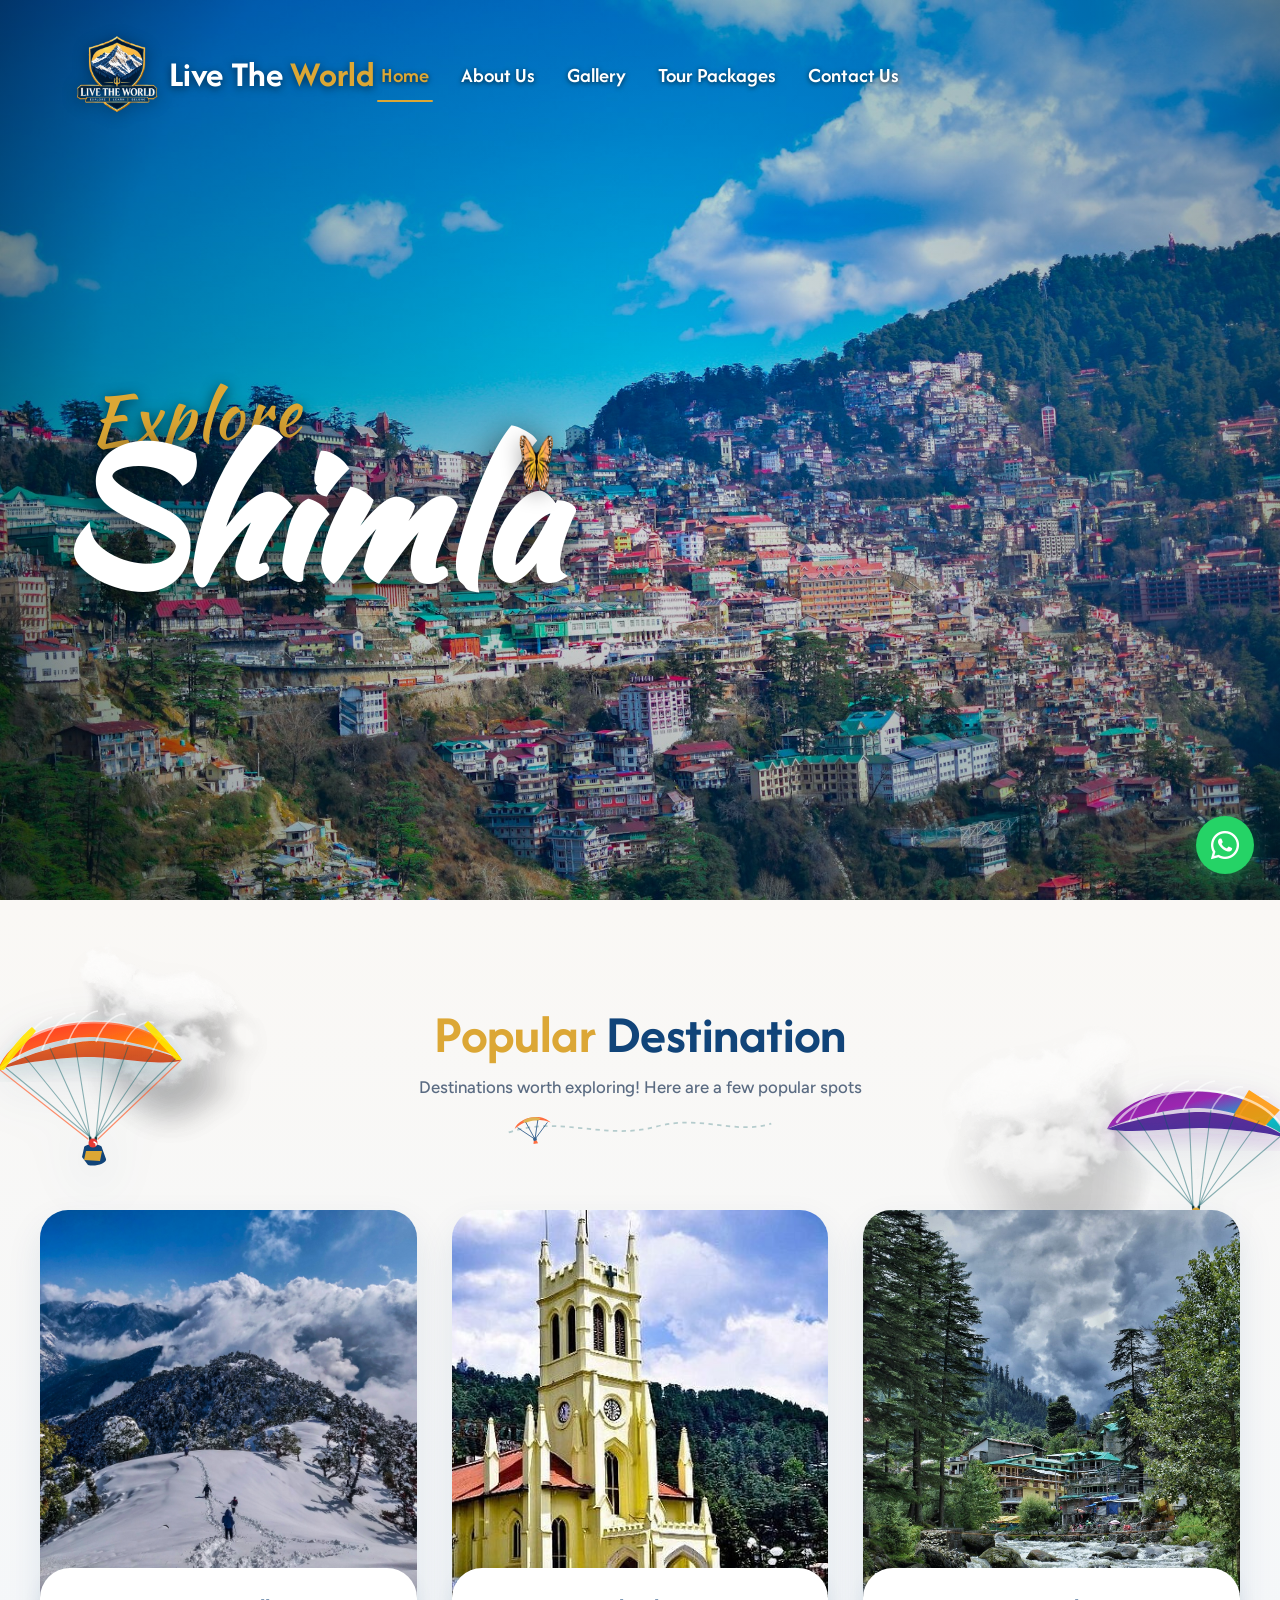
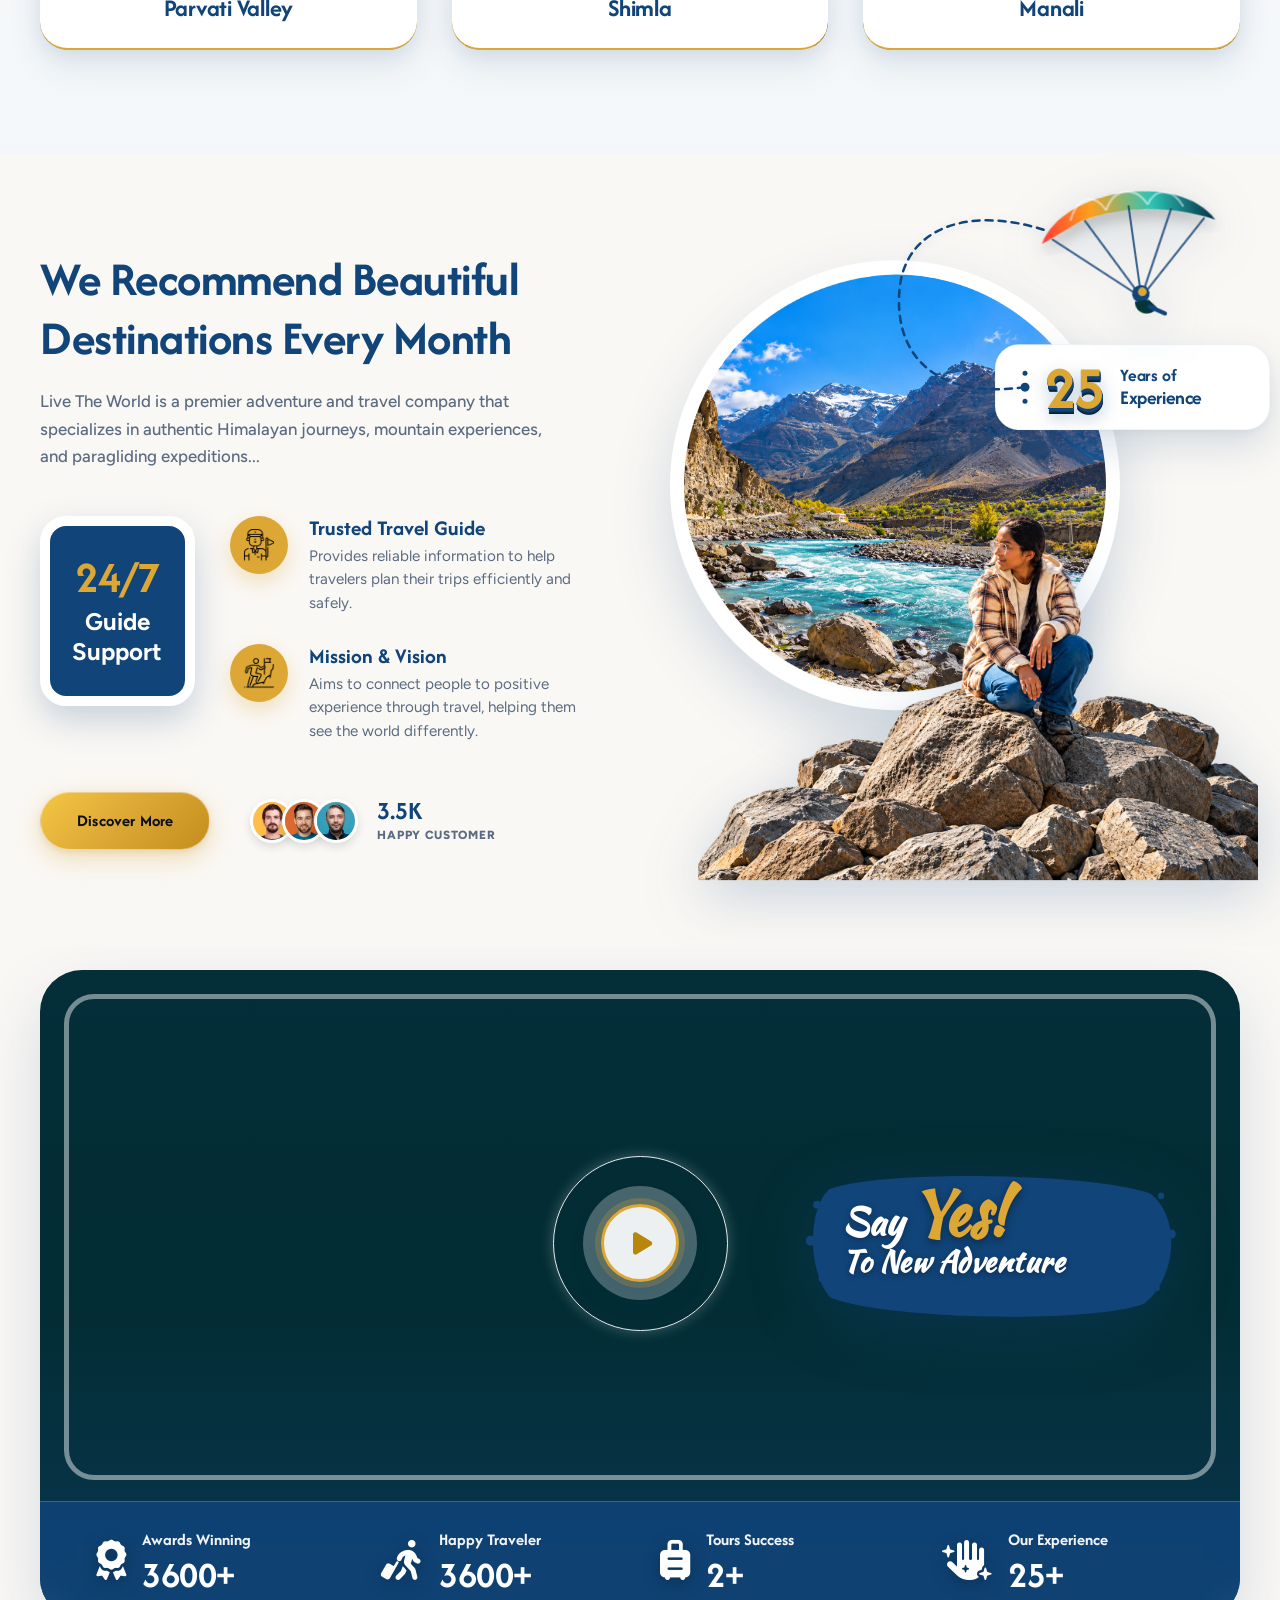
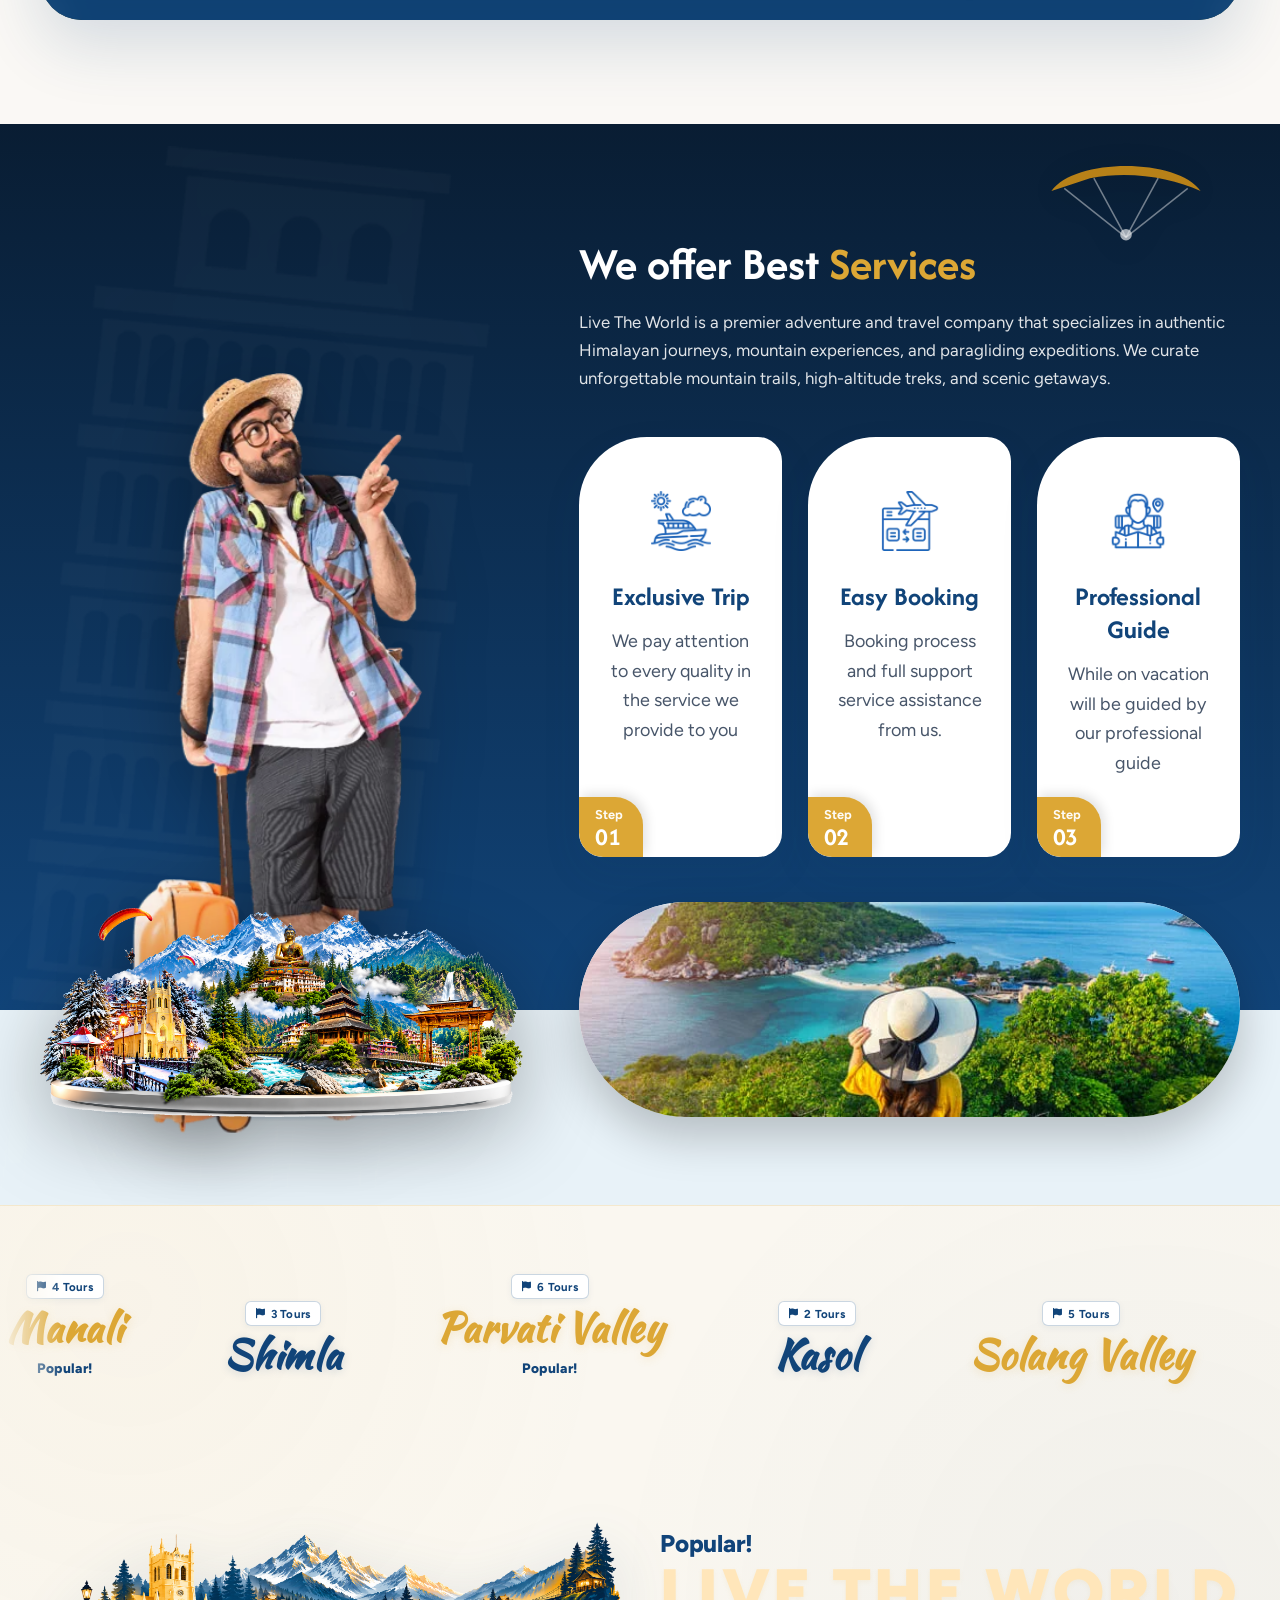
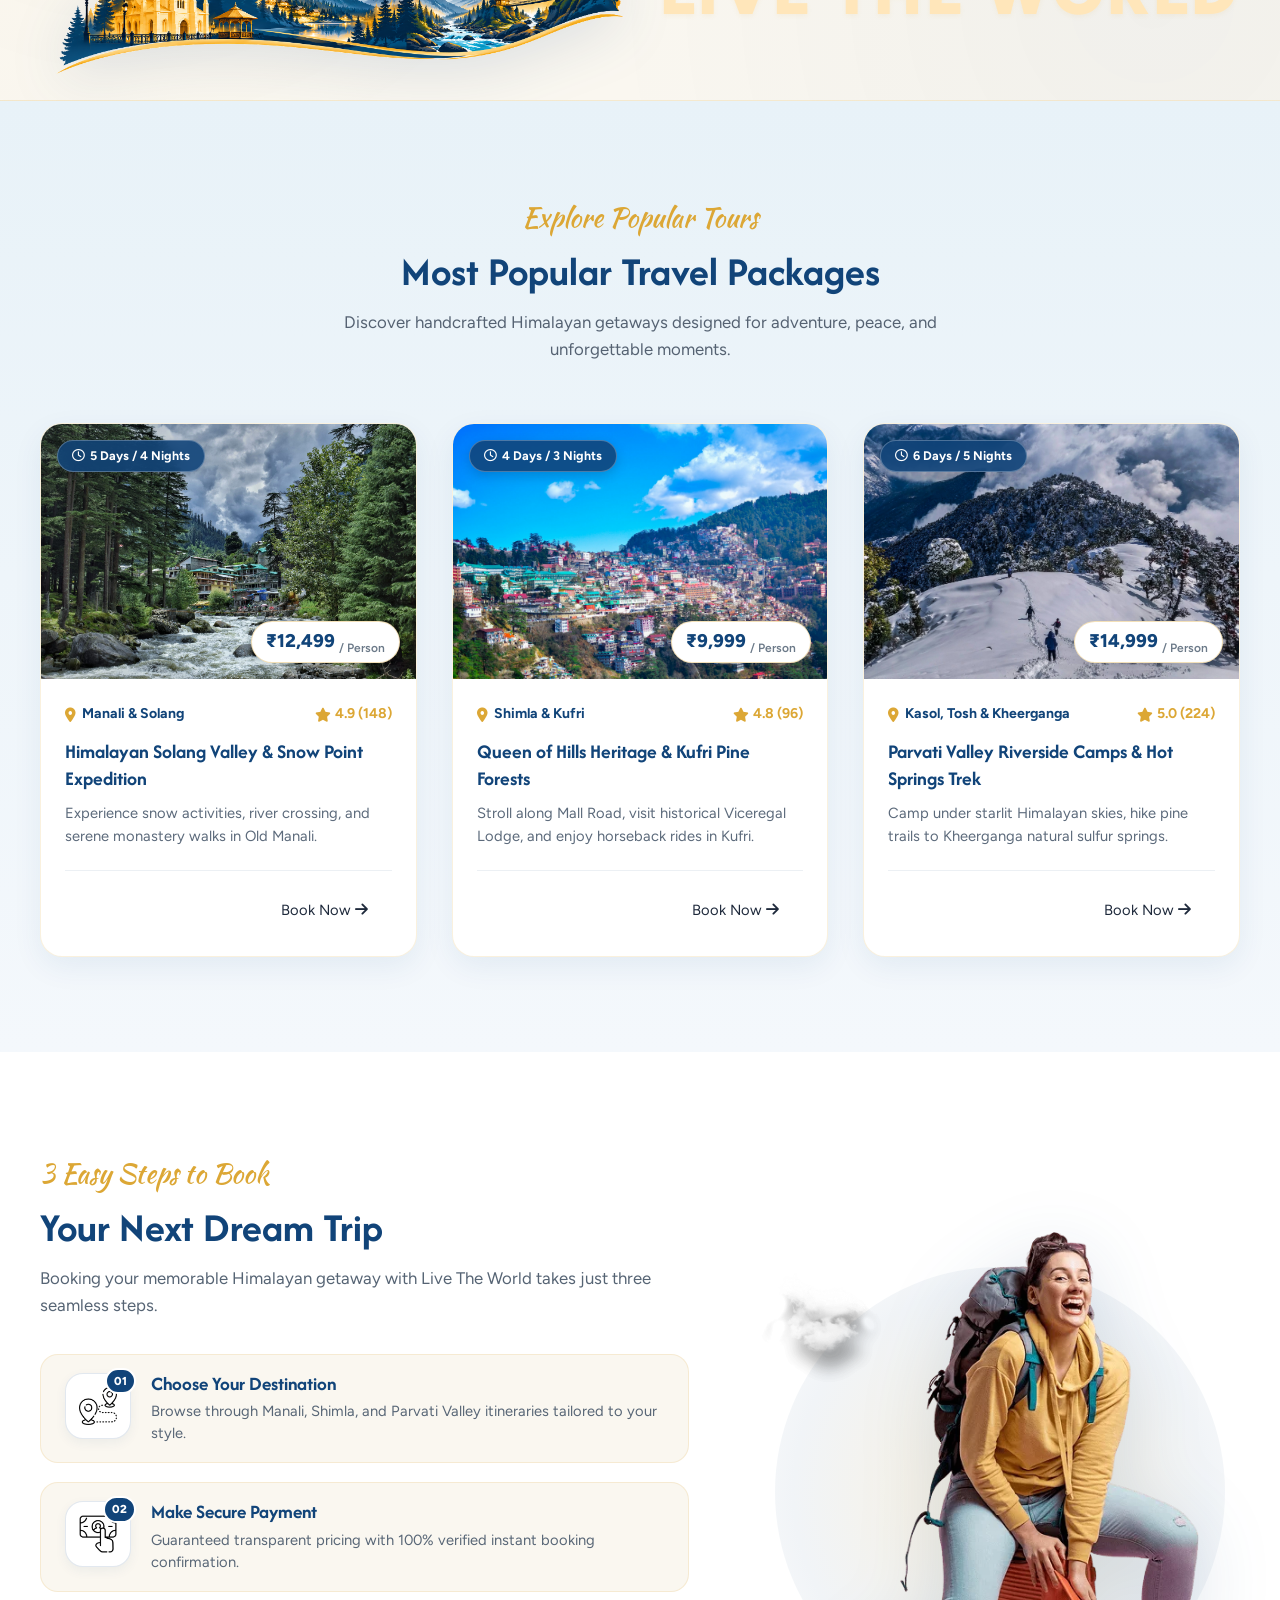
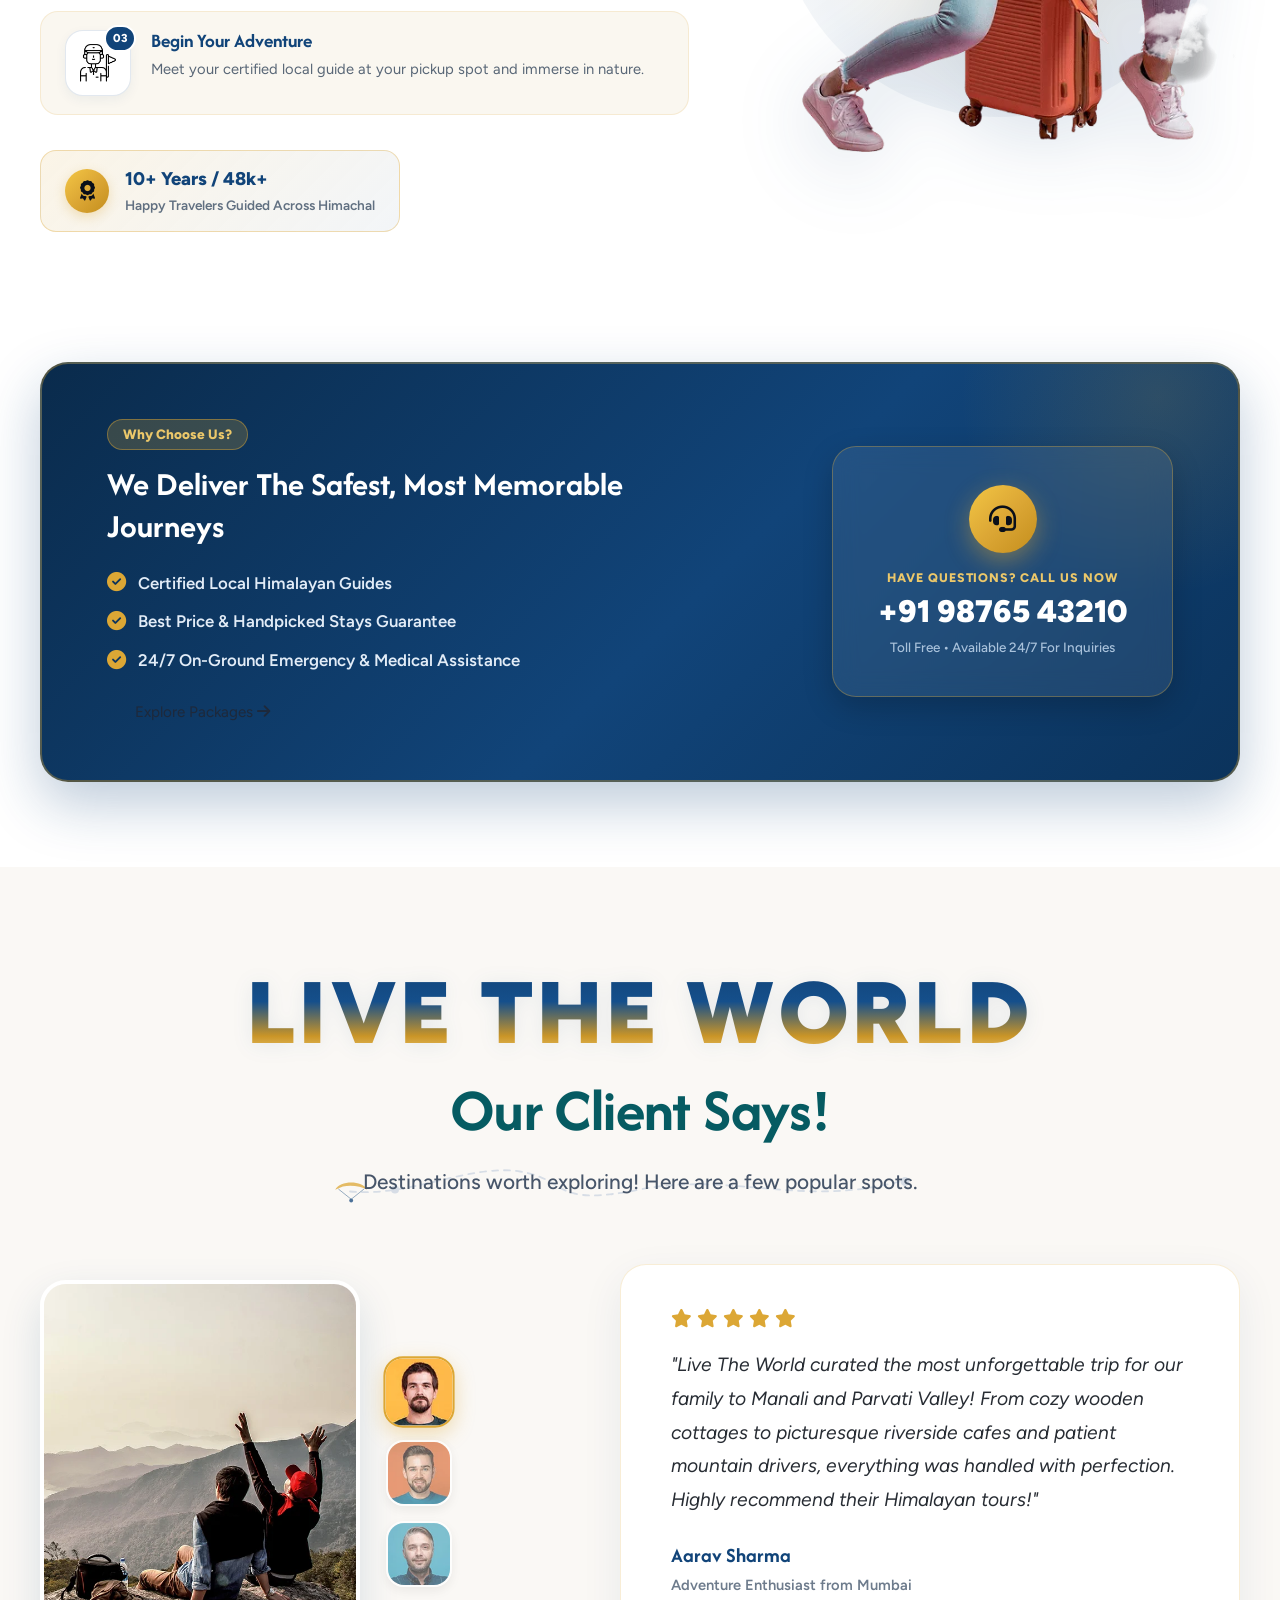
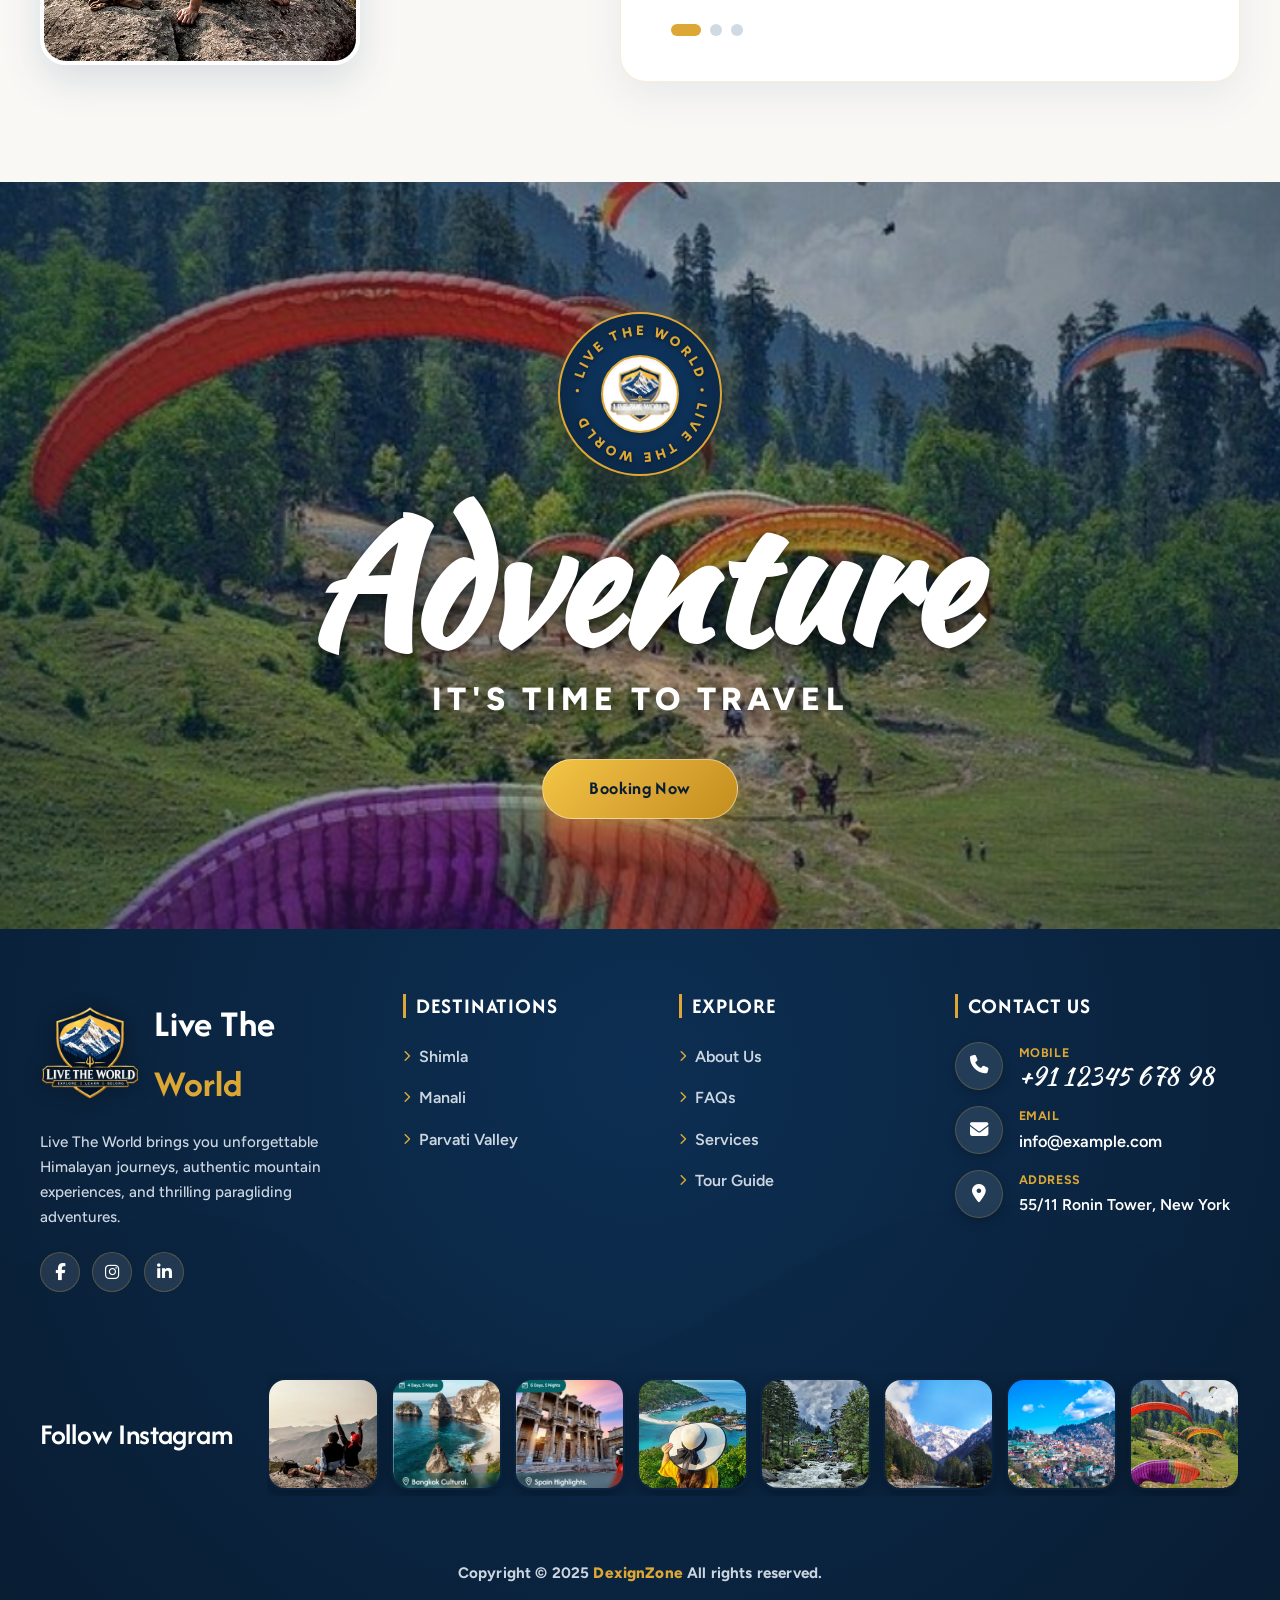
==== commit 58e22915: "changes - Live the World website" ====
--- a/index.html
+++ b/index.html
@@ -14,7 +14,7 @@
   <link rel="stylesheet" href="https://cdnjs.cloudflare.com/ajax/libs/font-awesome/6.5.1/css/all.min.css">
   <link rel="stylesheet" href="https://cdn.jsdelivr.net/npm/bootstrap-icons@1.11.3/font/bootstrap-icons.min.css">
 
-  <!-- Google Fonts for Travlla Typography -->
+  <!-- Google Fonts for Live The World Typography -->
   <link rel="preconnect" href="https://fonts.googleapis.com">
   <link rel="preconnect" href="https://fonts.gstatic.com" crossorigin>
   <link
@@ -29,8 +29,8 @@
 
 <body>
 
-  <!-- ==================== STICKY / SCROLLING NAVBAR ==================== -->
-  <header class="travlla-navbar" id="siteHeader">
+  <!-- ==================== SECTION 1: STICKY NAVIGATION BAR ==================== -->
+  <header class="ltw-navbar" id="siteHeader">
     <div class="navbar-wrapper">
       <div class="navbar-container">
 
@@ -51,18 +51,15 @@
           <a href="contact.html" class="nav-link">Contact Us</a>
         </nav>
 
-        <!-- Right Actions: Search & Menu Icons (Exact as Screenshot) -->
-        <div class="navbar-right-actions">
-          <button class="nav-icon-action-btn" aria-label="Search" title="Search"><i class="fa-solid fa-magnifying-glass"></i></button>
-          <button class="nav-icon-action-btn" aria-label="Menu" title="Menu"><i class="fa-solid fa-bars"></i></button>
-        </div>
+        <!-- Right Side Blank to keep Menu Centered -->
+        <div class="navbar-right-blank" aria-hidden="true"></div>
 
       </div>
     </div>
   </header>
 
-  <!-- ==================== HERO SECTION (WITH SLIDER: MANALI, SHIMLA, PARVATI VALLEY) ==================== -->
-  <section class="travlla-hero-banner" id="home">
+  <!-- ==================== SECTION 2: HERO BANNER & HORIZONTAL DESTINATION SLIDER ==================== -->
+  <section class="ltw-hero-banner travlla-hero-banner" id="home">
 
     <!-- Hero Slides Container & Track -->
     <div class="hero-slider-wrap" id="heroSlider">
@@ -72,14 +69,14 @@
         <div class="hero-slide" data-slide="0">
           <div class="hero-slide-bg">
             <img src="assets/images/Manali.jpg" alt="Manali Snow Peaks" class="hero-bg-img">
-            <div class="travlla-banner-overlay"></div>
+            <div class="ltw-banner-overlay travlla-banner-overlay"></div>
           </div>
           <div class="hero-center-wrapper">
             <div class="hero-text-block">
               <span class="trv-banner-explore-script">Explore</span>
               <div class="trv-banner-text-mid">
                 <h1 class="trv-banner-text-large">Manali</h1>
-                <img src="assets/images/butterfly.gif" alt="Flapping Butterfly" class="trv-butterfly-anim">
+                <img src="assets/images/butterfly.gif" alt="Flapping Butterfly" class="ltw-butterfly-anim trv-butterfly-anim">
               </div>
             </div>
           </div>
@@ -89,14 +86,14 @@
         <div class="hero-slide" data-slide="1">
           <div class="hero-slide-bg">
             <img src="assets/images/bg-shimla.jpg" alt="Shimla Queen of Hills" class="hero-bg-img">
-            <div class="travlla-banner-overlay"></div>
+            <div class="ltw-banner-overlay travlla-banner-overlay"></div>
           </div>
           <div class="hero-center-wrapper">
             <div class="hero-text-block">
               <span class="trv-banner-explore-script">Explore</span>
               <div class="trv-banner-text-mid">
                 <h1 class="trv-banner-text-large">Shimla</h1>
-                <img src="assets/images/butterfly.gif" alt="Flapping Butterfly" class="trv-butterfly-anim">
+                <img src="assets/images/butterfly.gif" alt="Flapping Butterfly" class="ltw-butterfly-anim trv-butterfly-anim">
               </div>
             </div>
           </div>
@@ -106,14 +103,14 @@
         <div class="hero-slide" data-slide="2">
           <div class="hero-slide-bg">
             <img src="assets/images/bg-parvati.jpg" alt="Parvati Valley Magic" class="hero-bg-img">
-            <div class="travlla-banner-overlay"></div>
+            <div class="ltw-banner-overlay travlla-banner-overlay"></div>
           </div>
           <div class="hero-center-wrapper">
             <div class="hero-text-block">
               <span class="trv-banner-explore-script">Explore</span>
               <div class="trv-banner-text-mid">
-                <h1 class="trv-banner-text-large">Parvati Valley</h1>
-                <img src="assets/images/butterfly.gif" alt="Flapping Butterfly" class="trv-butterfly-anim">
+                <h1 class="trv-banner-text-large trv-banner-text-singleline">Parvati Valley</h1>
+                <img src="assets/images/butterfly.gif" alt="Flapping Butterfly" class="ltw-butterfly-anim trv-butterfly-anim">
               </div>
             </div>
           </div>
@@ -123,14 +120,14 @@
         <div class="hero-slide hero-slide-clone" data-slide="3" aria-hidden="true">
           <div class="hero-slide-bg">
             <img src="assets/images/Manali.jpg" alt="Manali Snow Peaks" class="hero-bg-img">
-            <div class="travlla-banner-overlay"></div>
+            <div class="ltw-banner-overlay travlla-banner-overlay"></div>
           </div>
           <div class="hero-center-wrapper">
             <div class="hero-text-block">
               <span class="trv-banner-explore-script">Explore</span>
               <div class="trv-banner-text-mid">
                 <h1 class="trv-banner-text-large">Manali</h1>
-                <img src="assets/images/butterfly.gif" alt="Flapping Butterfly" class="trv-butterfly-anim">
+                <img src="assets/images/butterfly.gif" alt="Flapping Butterfly" class="ltw-butterfly-anim trv-butterfly-anim">
               </div>
             </div>
           </div>
@@ -141,10 +138,10 @@
 
   </section>
 
-  <!-- ==================== POPULAR DESTINATION SECTION (EXACT AS SCREENSHOT) ==================== -->
+  <!-- ==================== SECTION 3: POPULAR DESTINATION CARDS ==================== -->
   <section class="popular-destination-section" id="destinations">
 
-    <!-- Background Floating Clouds (Travlla Cloud Theme) -->
+    <!-- Background Floating Clouds (Alpine Mountain Cloud Theme) -->
     <div class="dest-clouds-bg" aria-hidden="true">
       <img src="assets/images/cloud-1.png" alt="" class="bg-cloud cloud-pos-1">
       <img src="assets/images/cloud-2.png" alt="" class="bg-cloud cloud-pos-2">
@@ -297,7 +294,7 @@
           Destinations worth exploring! Here are a few popular spots
         </p>
 
-        <!-- Paraglider Adventure Trail (NO Flight/Plane Icon) -->
+        <!-- Paraglider Adventure Trail (Himalayan Paraglider Trail) -->
         <div class="paraglider-adventure-trail">
           <svg class="paraglider-mini-icon" width="46" height="38" viewBox="0 0 60 50" fill="none"
             xmlns="http://www.w3.org/2000/svg">
@@ -317,7 +314,7 @@
         </div>
       </div>
 
-      <!-- 3 Portrait Destination Cards with Bottom Capsule Pills (Exact As Travlla) -->
+      <!-- 3 Portrait Destination Cards with Bottom Capsule Pills -->
       <div class="destination-cards-track">
 
         <!-- Card 1: Parvati Valley -->
@@ -354,25 +351,11 @@
 
     </div>
 
-    <!-- Puffy White Cloud Silhouette at Bottom Edge (Exact As Screenshot) -->
-    <div class="destination-cloud-bottom" aria-hidden="true">
-      <svg viewBox="0 0 1440 180" fill="none" preserveAspectRatio="none" xmlns="http://www.w3.org/2000/svg">
-        <path
-          d="M0,120 C80,75 160,80 230,115 C310,65 420,60 500,105 C580,55 700,50 780,95 C860,50 970,55 1050,105 C1130,65 1240,70 1320,110 C1380,85 1420,90 1440,115 L1440,180 L0,180 Z"
-          fill="#FFFFFF" opacity="0.75" />
-        <path
-          d="M0,135 C60,95 140,95 200,130 C270,85 370,80 440,120 C520,75 620,70 700,115 C780,75 880,75 960,120 C1040,85 1140,85 1210,125 C1290,95 1370,95 1440,130 L1440,180 L0,180 Z"
-          fill="#F4F7FA" opacity="0.9" />
-        <path
-          d="M0,150 C70,115 150,110 220,145 C300,105 400,100 480,140 C560,100 660,95 740,135 C820,95 920,95 1000,135 C1080,105 1180,100 1260,140 C1330,115 1390,120 1440,145 L1440,180 L0,180 Z"
-          fill="#FAF8F5" />
-      </svg>
-    </div>
 
 
   </section>
 
-  <!-- ==================== ABOUT & RECOMMEND DESTINATIONS SECTION (EXACT AS SCREENSHOT) ==================== -->
+  <!-- ==================== SECTION 4: WE RECOMMEND BEAUTIFUL DESTINATIONS EVERY MONTH ==================== -->
   <section class="about-experience-section" id="about">
     <div class="about-container">
 
@@ -384,7 +367,7 @@
         </h2>
 
         <p class="about-lead">
-          Travlla is a multi-award-winning strategy and content creation agency that specializes in travel marketing...
+          Live The World is a premier adventure and travel company that specializes in authentic Himalayan journeys, mountain experiences, and paragliding expeditions...
         </p>
 
         <!-- Feature Block: 24/7 Badge + Feature List -->
@@ -456,19 +439,19 @@
           <div class="exp-badge-container">
 
             <!-- Connected Dotted Thread & Anchor Dots SVG -->
-            <svg class="exp-connecting-thread" viewBox="0 0 350 190" fill="none" xmlns="http://www.w3.org/2000/svg">
+            <svg class="exp-connecting-thread" viewBox="0 0 390 235" fill="none" xmlns="http://www.w3.org/2000/svg">
               <!-- Dotted loop thread originating from middle anchor dot and connecting directly to paraglider -->
-              <path class="thread-path" d="M 115 150 C 45 160, 15 125, 22 80 C 28 35, 95 15, 182 45" stroke="#114479"
+              <path class="thread-path" d="M 145 192 C 50 205, 12 155, 20 90 C 28 32, 90 10, 168 36" stroke="#114479"
                 stroke-width="2.5" stroke-dasharray="7 6" stroke-linecap="round" />
               <!-- Left Anchor 3-Dots Alignment (: • :) exactly as in reference -->
-              <circle cx="115" cy="136" r="2.5" fill="#114479" />
-              <circle cx="115" cy="150" r="4.5" fill="#114479" />
-              <circle cx="115" cy="164" r="2.5" fill="#114479" />
+              <circle cx="145" cy="178" r="2.5" fill="#114479" />
+              <circle cx="145" cy="192" r="4.5" fill="#114479" />
+              <circle cx="145" cy="206" r="2.5" fill="#114479" />
             </svg>
 
             <!-- Authentic Himalayan Adventure Paraglider (NO Airplane!) -->
             <div class="exp-paraglider-rider" aria-label="Himalayan Paraglider">
-              <svg width="112" height="90" viewBox="0 0 120 100" fill="none" xmlns="http://www.w3.org/2000/svg">
+              <svg width="215" height="175" viewBox="0 0 120 100" fill="none" xmlns="http://www.w3.org/2000/svg">
                 <defs>
                   <linearGradient id="expParagliderWing" x1="0%" y1="0%" x2="100%" y2="0%">
                     <stop offset="0%" stop-color="#FF3838" />
@@ -496,7 +479,7 @@
                 <line x1="62" y1="23" x2="62" y2="76" stroke="#114479" stroke-width="1.2" stroke-opacity="0.8" />
                 <line x1="86" y1="28" x2="62" y2="76" stroke="#114479" stroke-width="1.2" stroke-opacity="0.8" />
                 <line x1="104" y1="36" x2="62" y2="76" stroke="#114479" stroke-width="1.2" stroke-opacity="0.8" />
-                <!-- Pilot and Tandem Harness in Flight -->
+                <!-- Pilot and Tandem Harness in Gliding Motion -->
                 <circle cx="62" cy="74" r="5" fill="#114479" />
                 <circle cx="63" cy="73" r="2.5" fill="#DCA735" />
                 <path d="M 58 78 C 57 86, 67 88, 70 83 L 66 78 Z" fill="#04363a" />
@@ -532,81 +515,7 @@
     </div>
   </section>
 
-  <!-- ==================== BRANDS / PARTNERS RIBBON SECTION ==================== -->
-  <section class="brands-partners-section" id="partners">
-    <div class="brands-container">
-      <div class="brands-dashed-box">
-
-        <!-- Left: 1K+ Brands Trust Us -->
-        <div class="brands-trust-lead">
-          <div class="brands-count-highlight">1K+</div>
-          <h3 class="brands-trust-title">Brands Trust Us</h3>
-        </div>
-
-        <!-- Right: 5 Brand Logos Strip (Exact as Screenshot) -->
-        <div class="brands-logos-strip">
-
-          <!-- Logo 1: Adventure Ribbon Badge -->
-          <div class="brand-logo-item" title="Adventure Brand">
-            <svg class="brand-svg" viewBox="0 0 160 55" fill="none" xmlns="http://www.w3.org/2000/svg">
-              <path d="M 8 28 L 22 14 L 32 14 L 32 42 L 22 42 Z" stroke="#718096" stroke-width="1.8" fill="none" />
-              <path d="M 152 28 L 138 14 L 128 14 L 128 42 L 138 42 Z" stroke="#718096" stroke-width="1.8" fill="none" />
-              <path d="M 26 12 C 60 8, 100 8, 134 12 L 134 44 C 100 48, 60 48, 26 44 Z" stroke="#718096" stroke-width="1.8" fill="none" />
-              <text x="80" y="32" font-family="'Figtree', sans-serif" font-weight="900" font-size="14.5" fill="#4A5568" text-anchor="middle" letter-spacing="2">ADVENTURE</text>
-            </svg>
-          </div>
-
-          <!-- Logo 2: travel WORLD -->
-          <div class="brand-logo-item" title="travel WORLD">
-            <svg class="brand-svg" viewBox="0 0 170 55" fill="none" xmlns="http://www.w3.org/2000/svg">
-              <text x="5" y="34" font-family="'Figtree', sans-serif" font-weight="600" font-size="18" fill="#718096">travel</text>
-              <text x="56" y="34" font-family="'Figtree', sans-serif" font-weight="900" font-size="22" fill="#2D3748" letter-spacing="1">WORLD</text>
-              <path d="M 15 42 Q 70 46 120 40" stroke="#CBD5E0" stroke-width="1.5" stroke-dasharray="3 3" />
-              <circle cx="120" cy="40" r="2.5" fill="#DCA735" />
-              <text x="56" y="46" font-family="'Figtree', sans-serif" font-size="7" fill="#A0AEC0" letter-spacing="0.5">it's time to travel the world</text>
-            </svg>
-          </div>
-
-          <!-- Logo 3: TRAVELLING THE WORLD Badge -->
-          <div class="brand-logo-item" title="Travelling The World">
-            <svg class="brand-svg" viewBox="0 0 150 55" fill="none" xmlns="http://www.w3.org/2000/svg">
-              <rect x="15" y="10" width="120" height="36" rx="6" fill="#718096" />
-              <circle cx="75" cy="14" r="2.5" fill="#ffffff" opacity="0.8" />
-              <text x="75" y="28" font-family="'Figtree', sans-serif" font-weight="900" font-size="12" fill="#ffffff" text-anchor="middle" letter-spacing="1">TRAVELLING</text>
-              <text x="75" y="38" font-family="'Figtree', sans-serif" font-weight="600" font-size="7" fill="#ffffff" text-anchor="middle" letter-spacing="1.5" opacity="0.9">THE WORLD</text>
-            </svg>
-          </div>
-
-          <!-- Logo 4: Roadtrip Adventure Travels -->
-          <div class="brand-logo-item" title="Roadtrip Adventure Travels">
-            <svg class="brand-svg" viewBox="0 0 175 55" fill="none" xmlns="http://www.w3.org/2000/svg">
-              <text x="10" y="30" font-family="'Kaushan Script', cursive" font-size="24" fill="#4A5568">Roadtrip</text>
-              <circle cx="140" cy="24" r="6" stroke="#718096" stroke-width="1.2" fill="none" />
-              <path d="M 140 30 L 140 40" stroke="#718096" stroke-width="1.5" />
-              <path d="M 140 24 Q 148 18 152 24" stroke="#718096" stroke-width="1.2" fill="none" />
-              <path d="M 140 24 Q 132 18 128 24" stroke="#718096" stroke-width="1.2" fill="none" />
-              <text x="12" y="44" font-family="'Figtree', sans-serif" font-size="9" font-weight="600" fill="#718096" letter-spacing="1">Adventure travels</text>
-            </svg>
-          </div>
-
-          <!-- Logo 5: BUSINESS Ticket Badge -->
-          <div class="brand-logo-item" title="Business Brand">
-            <svg class="brand-svg" viewBox="0 0 160 55" fill="none" xmlns="http://www.w3.org/2000/svg">
-              <rect x="15" y="10" width="130" height="36" rx="4" stroke="#A0AEC0" stroke-width="1.5" fill="none" />
-              <rect x="19" y="14" width="122" height="28" rx="2" stroke="#CBD5E0" stroke-width="1" fill="none" />
-              <circle cx="15" cy="28" r="4" fill="#ffffff" stroke="#A0AEC0" stroke-width="1.5" />
-              <circle cx="145" cy="28" r="4" fill="#ffffff" stroke="#A0AEC0" stroke-width="1.5" />
-              <text x="80" y="33" font-family="'Figtree', serif" font-weight="800" font-size="14" fill="#4A5568" text-anchor="middle" letter-spacing="2">BUSINESS</text>
-            </svg>
-          </div>
-
-        </div>
-
-      </div>
-    </div>
-  </section>
-
-  <!-- ==================== ADVENTURE VIDEO & STATS HERO SECTION (EXACT AS SCREENSHOTS) ==================== -->
+  <!-- ==================== SECTION 5: HIMALAYAN ADVENTURE VIDEO & STATS SHOWCASE ==================== -->
   <section class="video-cta-section" id="adventureVideoSection">
     <div class="video-cta-container">
 
@@ -628,24 +537,16 @@
         <!-- Decorative Inner Wireframe Border -->
         <div class="video-inner-border" aria-hidden="true"></div>
 
-        <!-- Central Play / Pause Button with Circular Motion Hover Effect -->
+        <!-- Central Play / Pause Button with Circular Line & Frosted Halo (As In Picture) -->
         <div class="video-play-btn-wrap" id="videoPlayBtnWrap">
 
-          <!-- Concentric Circular Wave Pulsing Ripples -->
-          <div class="play-ripple ripple-1" aria-hidden="true"></div>
-          <div class="play-ripple ripple-2" aria-hidden="true"></div>
-
-          <!-- Continuous Rotating Circular Text Orbit Ring (Circular Motion Effect) -->
-          <svg class="circular-text-orbit" viewBox="0 0 180 180" aria-hidden="true">
-            <path id="orbitPath" d="M 90, 90 m -66, 0 a 66,66 0 1,1 132,0 a 66,66 0 1,1 -132,0" fill="none" />
-            <text>
-              <textPath href="#orbitPath" class="orbit-text">
-                • PLAY ADVENTURE • LIVE THE WORLD • SAY YES •
-              </textPath>
-            </text>
-          </svg>
-
-          <!-- The Glassmorphic Play/Pause Button Core -->
+          <!-- Outer Crisp White Circular Line Ring (Exact As In Picture) -->
+          <div class="video-play-outer-ring" aria-hidden="true"></div>
+
+          <!-- Middle Translucent Frosted Halo Ring (Exact As In Picture) -->
+          <div class="video-play-halo-ring" aria-hidden="true"></div>
+
+          <!-- Glassmorphic Cyan Play/Pause Button Core with Crisp White Play Triangle -->
           <button class="video-play-core-btn" id="videoPlayPauseBtn" aria-label="Play Video" title="Play / Pause Video">
             <i class="fa-solid fa-play play-icon" id="videoControlIcon"></i>
           </button>
@@ -732,13 +633,13 @@
     </div>
   </section>
 
-  <!-- ==================== BEST SERVICES SECTION (EXACT AS SCREENSHOT) ==================== -->
+  <!-- ==================== SECTION 6: WE OFFER BEST SERVICES (SPECIAL PACKAGES) ==================== -->
   <section class="best-services-section" id="services">
 
     <!-- Background Watermark Landmark Silhouette (building-1.webp) -->
     <img src="assets/images/building-1.webp" alt="" class="services-watermark-landmark" aria-hidden="true">
 
-    <!-- Top Right Paraglider Flight Arc (Strictly NO Airplane) -->
+    <!-- Top Right Paraglider Adventure Arc -->
     <div class="services-sky-paraglider" aria-hidden="true">
       <svg width="120" height="90" viewBox="0 0 140 100" fill="none" xmlns="http://www.w3.org/2000/svg">
         <path d="M 12 36 C 30 10, 110 10, 128 36 C 105 26, 75 20, 42 26 Z" fill="rgba(255, 170, 13, 0.75)" />
@@ -770,9 +671,7 @@
         <div class="services-header-block">
           <h2 class="services-heading">We offer Best <span class="text-orange">Services</span></h2>
           <p class="services-lead">
-            Travlla is a multi-award-winning strategy and content creation agency that specializes in travel marketing.
-            They have one of the world's largest and most influential online travel communities, helping brands and
-            tourism.
+            Live The World is a premier adventure and travel company that specializes in authentic Himalayan journeys, mountain experiences, and paragliding expeditions. We curate unforgettable mountain trails, high-altitude treks, and scenic getaways.
           </p>
         </div>
 
@@ -838,7 +737,7 @@
 
   </section>
 
-  <!-- ==================== HIMALAYAN DESTINATIONS MARQUEE & PANORAMA SECTION ==================== -->
+  <!-- ==================== SECTION 7: CONTINUOUS MARQUEE OF HIMALAYAN DESTINATIONS ==================== -->
   <section class="marquee-destinations-section" id="himalayas-explore">
     <div class="marquee-section-inner">
 
@@ -973,7 +872,7 @@
     </div>
   </section>
 
-  <!-- ==================== 8. EXPLORE POPULAR TOURS SECTION ==================== -->
+  <!-- ==================== SECTION 8: EXPLORE POPULAR TOURS ==================== -->
   <section class="popular-tours-section" id="tours">
     <div class="site-container">
       <div class="section-header-center">
@@ -1053,7 +952,7 @@
     </div>
   </section>
 
-  <!-- ==================== 9. 3 EASY STEPS TO BOOK YOUR NEXT TRIP ==================== -->
+  <!-- ==================== SECTION 9: 3 EASY STEPS TO BOOK YOUR NEXT TRIP ==================== -->
   <section class="easy-steps-section" id="booking-steps">
     <div class="site-container">
       <div class="easy-steps-container">
@@ -1092,7 +991,7 @@
               </div>
             </div>
 
-            <!-- Step 3 (NO FLIGHT ICON - using travel-guide icon) -->
+            <!-- Step 3 (Mountain Expedition Guide) -->
             <div class="easy-step-row">
               <div class="step-icon-capsule">
                 <img src="assets/images/travel-guide.webp" alt="Begin Your Adventure" class="step-capsule-icon">
@@ -1134,7 +1033,7 @@
     </div>
   </section>
 
-  <!-- ==================== 10. WHY CHOOSE US / CALL US BANNER ==================== -->
+  <!-- ==================== SECTION 10: WHY CHOOSE US / 24/7 CALL BANNER ==================== -->
   <section class="why-choose-banner-section" id="why-choose">
     <div class="site-container">
       <div class="why-choose-banner-card">
@@ -1166,7 +1065,7 @@
     </div>
   </section>
 
-  <!-- ==================== 11. OUR CLIENTS SAY / TESTIMONIALS SECTION ==================== -->
+  <!-- ==================== SECTION 11: REAL TRAVELER STORIES & TESTIMONIALS ==================== -->
   <section class="testimonials-section" id="testimonials">
     <div class="site-container">
 
@@ -1180,9 +1079,11 @@
           <h3 class="testimonials-client-says-title">Our Client Says!</h3>
           <div class="testimonials-trail-container">
             <p class="testimonials-client-says-desc">Destinations worth exploring! Here are a few popular spots.</p>
-            <!-- Decorative Dotted Flight Trail SVG with Paraglider (No Airplane) -->
-            <svg class="testimonials-path-trail" viewBox="0 0 680 65" fill="none" xmlns="http://www.w3.org/2000/svg" aria-hidden="true">
-              <path d="M 50 42 C 110 48, 170 14, 220 22 C 270 30, 250 58, 340 40 C 430 22, 500 58, 600 32" stroke="#CBD5E1" stroke-width="1.8" stroke-dasharray="6 6" fill="none" stroke-linecap="round" />
+            <!-- Decorative Dotted Adventure Trail SVG with Paraglider -->
+            <svg class="testimonials-path-trail" viewBox="0 0 680 65" fill="none" xmlns="http://www.w3.org/2000/svg"
+              aria-hidden="true">
+              <path d="M 50 42 C 110 48, 170 14, 220 22 C 270 30, 250 58, 340 40 C 430 22, 500 58, 600 32"
+                stroke="#CBD5E1" stroke-width="1.8" stroke-dasharray="6 6" fill="none" stroke-linecap="round" />
               <circle cx="605" cy="32" r="4.5" fill="#CBD5E1" />
               <circle cx="95" cy="40" r="4" fill="#CBD5E1" />
               <g transform="translate(32, 28) scale(0.32)">
@@ -1242,7 +1143,7 @@
     </div>
   </section>
 
-  <!-- ==================== 12. FULL-WIDTH ADVENTURE PANORAMA BANNER (EXACT AS SCREENSHOT) ==================== -->
+  <!-- ==================== SECTION 12: FULL-WIDTH ADVENTURE CALL-TO-ACTION BANNER ==================== -->
   <section class="adventure-cta-section" id="adventure-cta">
     <div class="adventure-cta-overlay"></div>
     <div class="site-container adventure-cta-container">
@@ -1275,7 +1176,7 @@
     </div>
   </section>
 
-  <!-- ==================== 15. SITE FOOTER (EXACT AS SCREENSHOTS) ==================== -->
+  <!-- ==================== SECTION 13: SITE FOOTER ==================== -->
   <footer class="site-footer" id="contact">
     <div class="site-container">
 
@@ -1288,7 +1189,8 @@
             <img src="assets/images/logo.png" alt="Live The World Logo" class="dz-footer-logo-img">
             <span class="dz-brand-logo-name">Live The <span>World</span></span>
           </a>
-          <p class="dz-brand-slogan-desc">Explore the beauty of the Himalayas.</p>
+          <p class="dz-brand-slogan-desc">Live The World brings you unforgettable Himalayan journeys, authentic mountain
+            experiences, and thrilling paragliding adventures.</p>
           <div class="dz-social-icons-row">
             <a href="https://facebook.com" target="_blank" rel="noopener noreferrer" aria-label="Facebook"><i
                 class="fa-brands fa-facebook-f"></i></a>
@@ -1376,9 +1278,7 @@
           <div class="dz-insta-thumb"><img src="assets/images/parvati-valley.jpg" alt="Travel Moment 6" loading="lazy">
           </div>
           <div class="dz-insta-thumb"><img src="assets/images/bg-shimla.jpg" alt="Travel Moment 7" loading="lazy"></div>
-          <div class="dz-insta-thumb"><img src="assets/images/tour-kerala.webp" alt="Travel Moment 8" loading="lazy">
-          </div>
-          <div class="dz-insta-thumb"><img src="assets/images/paragliding.jpg" alt="Travel Moment 9" loading="lazy">
+          <div class="dz-insta-thumb"><img src="assets/images/paragliding.jpg" alt="Travel Moment 8" loading="lazy">
           </div>
         </div>
       </div>
@@ -1393,7 +1293,9 @@
   </footer>
 
   <!-- Floating WhatsApp Action Button -->
-  <a href="https://wa.me/911234567898?text=Hello%20Live%20The%20World!%20I%20would%20like%20to%20inquire%20about%20a%20tour%20package." class="floating-whatsapp-btn" target="_blank" rel="noopener noreferrer" aria-label="Chat with us on WhatsApp" title="Chat on WhatsApp">
+  <a href="https://wa.me/911234567898?text=Hello%20Live%20The%20World!%20I%20would%20like%20to%20inquire%20about%20a%20tour%20package."
+    class="floating-whatsapp-btn" target="_blank" rel="noopener noreferrer" aria-label="Chat with us on WhatsApp"
+    title="Chat on WhatsApp">
     <i class="fa-brands fa-whatsapp"></i>
     <span class="whatsapp-tooltip">Chat with us</span>
   </a>
--- a/assets/css/style.css
+++ b/assets/css/style.css
@@ -168,8 +168,9 @@
 }
 
 /* ===================================================================
-   STICKY / SCROLLING NAVBAR (EXACT AS SCREENSHOT)
+   STICKY / SCROLLING NAVBAR 
    =================================================================== */
+.ltw-navbar,
 .travlla-navbar {
   position: fixed;
   top: 0;
@@ -201,31 +202,38 @@
   transition: all 0.4s cubic-bezier(0.16, 1, 0.3, 1);
 }
 
-/* AFTER SCROLL: FLOATING BAR (EXACT AS SCREENSHOT, IN OUR ROYAL NAVY THEME) */
+/* AFTER SCROLL: FLOATING BAR */
+.ltw-navbar.scrolled,
 .travlla-navbar.scrolled {
   padding: 0;
 }
 
+.ltw-navbar.scrolled .nav-link,
 .travlla-navbar.scrolled .nav-link {
   color: #ffffff;
   text-shadow: none;
 }
 
+.ltw-navbar.scrolled .nav-link:hover,
+.ltw-navbar.scrolled .nav-link.active,
 .travlla-navbar.scrolled .nav-link:hover,
 .travlla-navbar.scrolled .nav-link.active {
   color: var(--color-gold);
 }
 
+.ltw-navbar.scrolled .brand-name,
 .travlla-navbar.scrolled .brand-name {
   color: #ffffff;
   text-shadow: none;
 }
 
+.ltw-navbar.scrolled .navbar-wrapper,
 .travlla-navbar.scrolled .navbar-wrapper {
   max-width: 1360px;
   padding: 0;
 }
 
+.ltw-navbar.scrolled .navbar-container,
 .travlla-navbar.scrolled .navbar-container {
   background: rgba(9, 29, 51, 0.97);
   backdrop-filter: blur(14px);
@@ -240,17 +248,17 @@
 .brand-logo-link {
   display: inline-flex;
   align-items: center;
-  gap: 12px;
+  gap: 10px;
   text-decoration: none;
   justify-self: start;
 }
 
 .brand-logo-img {
-  height: 52px;
+  height: 80px;
   width: auto;
   object-fit: contain;
   display: block;
-  filter: drop-shadow(0 2px 6px rgba(0, 0, 0, 0.35));
+  filter: drop-shadow(0 2px 8px rgba(0, 0, 0, 0.4));
   transition: transform 0.25s ease;
 }
 
@@ -265,7 +273,7 @@
 
 .brand-name {
   font-family: var(--font-heading);
-  font-size: 1.85rem;
+  font-size: 2.25rem;
   font-weight: 800;
   letter-spacing: -0.01em;
   color: #ffffff;
@@ -282,14 +290,14 @@
   display: flex;
   align-items: center;
   justify-content: center;
-  gap: 2.6rem;
+  gap: 1.5rem;
   justify-self: center;
 }
 
 .nav-link {
   font-family: var(--font-heading);
-  font-size: 1.25rem;
-  font-weight: 700;
+  font-size: 1.30rem;
+  font-weight: 600;
   color: #ffffff;
   padding: 0.4rem 0.25rem;
   position: relative;
@@ -322,7 +330,7 @@
   transform: scaleX(1);
 }
 
-/* Right Side: Search & Menu Icons (Exact as Screenshot) */
+/* Right Side: Search & Menu Icons  */
 .navbar-right-actions {
   display: flex;
   align-items: center;
@@ -361,11 +369,13 @@
     justify-content: space-between;
     padding: 0.6rem 1.2rem;
   }
+
   .main-nav {
     gap: 1.2rem;
     overflow-x: auto;
     white-space: nowrap;
   }
+
   .navbar-right-blank {
     display: none;
   }
@@ -374,6 +384,7 @@
 /* ===================================================================
    HERO BANNER - EXACT TRAVLLA LOOK (MANALI.JPG BACKGROUND)
    =================================================================== */
+.ltw-hero-banner,
 .travlla-hero-banner {
   position: relative;
   width: 100%;
@@ -432,6 +443,7 @@
 }
 
 /* Subtle Vignette Overlay */
+.ltw-banner-overlay,
 .travlla-banner-overlay {
   position: absolute;
   inset: 0;
@@ -780,7 +792,7 @@
 
 .trv-banner-text-large {
   font-family: var(--font-script), cursive;
-  font-size: clamp(5.5rem, 15vw, 12rem);
+  font-size: clamp(5.5rem, 15vw, 11rem);
   font-weight: 700;
   color: #ffffff;
   line-height: 0.95;
@@ -789,6 +801,10 @@
   letter-spacing: -0.01em;
   position: relative;
   z-index: 2;
+}
+
+.trv-banner-text-singleline {
+  white-space: nowrap !important;
 }
 
 .trv-banner-text-outline {
@@ -807,7 +823,7 @@
   white-space: nowrap;
 }
 
-/* Flapping Monarch Butterfly Hovering over Headline */
+.ltw-butterfly-anim,
 .trv-butterfly-anim {
   position: absolute;
   top: -15px;
@@ -1910,7 +1926,7 @@
 .popular-destination-section {
   position: relative;
   background: linear-gradient(180deg, #FAF8F5 0%, #F4F7FA 100%);
-  padding: 6.5rem 0 11rem;
+  padding: 6.5rem 0 6.5rem;
   overflow: hidden;
 }
 
@@ -2124,7 +2140,7 @@
 .destination-photo-card {
   position: relative;
   border-radius: 28px;
-  overflow: hidden;
+  overflow: visible;
   box-shadow: 0 15px 35px rgba(17, 68, 121, 0.1);
   transition: all 0.4s cubic-bezier(0.16, 1, 0.3, 1);
   background: #ffffff;
@@ -2135,7 +2151,7 @@
 
 .destination-photo-card:hover {
   transform: translateY(-8px);
-  box-shadow: 0 25px 50px rgba(17, 68, 121, 0.22);
+  box-shadow: 0 25px 50px rgba(17, 68, 121, 0.22), 0 12px 28px rgba(220, 167, 53, 0.4);
 }
 
 .card-image-wrap {
@@ -2178,7 +2194,7 @@
   font-size: 1.55rem;
   font-weight: 700;
   text-align: center;
-  box-shadow: 0 -4px 18px rgba(0, 0, 0, 0.05);
+  box-shadow: 0 4px 18px rgba(0, 0, 0, 0.05);
   transition: all 0.35s cubic-bezier(0.16, 1, 0.3, 1);
   z-index: 5;
   white-space: nowrap;
@@ -2190,7 +2206,7 @@
 .destination-photo-card:hover .card-pill-btn {
   background: #114479;
   color: #ffffff;
-  box-shadow: 0 -8px 25px rgba(17, 68, 121, 0.3);
+  box-shadow: 0 8px 25px rgba(17, 68, 121, 0.3);
 }
 
 /* Puffy White Cloud Silhouette at Bottom Edge (Exact As Screenshot) */
@@ -2251,8 +2267,8 @@
    =================================================================== */
 .about-experience-section {
   position: relative;
-  background: var(--color-offwhite);
-  padding: 7.5rem 0 8.5rem;
+  background: linear-gradient(180deg, #E8F2F8 100%);
+  padding: 6.0rem 0 6.0rem;
   overflow: hidden;
 }
 
@@ -2289,6 +2305,7 @@
   line-height: 1.65;
   margin-bottom: 2.8rem;
   font-weight: 500;
+  width: 85%;
 }
 
 /* Feature Block */
@@ -2296,29 +2313,30 @@
   display: flex;
   gap: 2.2rem;
   align-items: flex-start;
-  margin-bottom: 3.2rem;
+  margin-bottom: 3.0rem;
 }
 
 /* 24/7 Guide Support Badge Card */
 .support-badge-card {
   background: #114479;
-  border-radius: 24px;
-  padding: 2rem 1.4rem;
+  border: 10px solid #ffffff;
+  border-radius: 26px;
+  padding: 1.85rem 1.4rem;
   text-align: center;
-  min-width: 130px;
-  box-shadow: 0 12px 30px rgba(17, 68, 121, 0.22);
+  min-width: 150px;
+  height: 190px;
+  box-shadow: 0 14px 35px rgba(17, 68, 121, 0.22);
   flex-shrink: 0;
-  transition: transform 0.3s ease;
-}
-
-.support-badge-card:hover {
-  transform: translateY(-4px);
-}
+  transition: transform 0.3s ease, box-shadow 0.3s ease;
+}
+
+
+
 
 .support-badge-val {
   font-family: var(--font-heading);
-  font-size: 2.6rem;
-  font-weight: 900;
+  font-size: 2.8rem;
+  font-weight: 950;
   color: #DCA735;
   line-height: 1;
   display: block;
@@ -2326,7 +2344,7 @@
 }
 
 .support-badge-lbl {
-  font-size: 1rem;
+  font-size: 1.5rem;
   font-weight: 700;
   color: #ffffff;
   line-height: 1.25;
@@ -2385,6 +2403,7 @@
   color: #5A6B82;
   line-height: 1.55;
   margin: 0;
+  width: 83%;
 }
 
 /* Bottom Actions Row */
@@ -2471,12 +2490,15 @@
   display: block;
 }
 
-/* Right Visual Column (Blank Image Space Composition) */
+/* Right Visual Column (Sticky on scroll) */
 .about-visual-col {
-  position: relative;
+  position: sticky;
+  top: 110px;
+  align-self: start;
   display: flex;
   align-items: center;
   justify-content: center;
+  z-index: 5;
 }
 
 .about-portal-composition {
@@ -2486,7 +2508,7 @@
   min-height: 570px;
   display: flex;
   flex-direction: column;
-  align-items: center;
+  align-items: flex-start;
   justify-content: flex-start;
   padding-top: 15px;
 }
@@ -2496,10 +2518,10 @@
    ========================================================================== */
 .exp-badge-container {
   position: absolute;
-  top: -55px;
+  top: -85px;
   right: -30px;
-  width: 350px;
-  height: 190px;
+  width: 390px;
+  height: 235px;
   z-index: 12;
   pointer-events: none;
   animation: badgeFloatUpDown 3.8s ease-in-out infinite alternate;
@@ -2538,13 +2560,13 @@
 /* Authentic Paraglider Riding Above Badge (NO Airplane!) */
 .exp-paraglider-rider {
   position: absolute;
-  top: 6px;
-  right: 68px;
+  top: -30px;
+  right: 25px;
   z-index: 11;
-  transform-origin: 62px 74px;
+  transform-origin: 105px 130px;
   transform: rotate(-8deg);
   animation: gliderSway 4.8s ease-in-out infinite alternate;
-  filter: drop-shadow(0 8px 14px rgba(17, 68, 121, 0.22));
+  filter: drop-shadow(0 14px 25px rgba(17, 68, 121, 0.28));
 }
 
 @keyframes gliderSway {
@@ -2566,34 +2588,37 @@
   position: absolute;
   right: 0;
   bottom: 0;
-  width: 255px;
-  height: 80px;
+  width: 275px;
+  height: 86px;
   background: #ffffff;
-  border-radius: 22px;
+  border-radius: 24px;
   box-shadow: 0 16px 40px rgba(17, 68, 121, 0.16), 0 3px 8px rgba(0, 0, 0, 0.04);
   display: flex;
   align-items: center;
-  gap: 14px;
-  padding-left: 45px;
-  padding-right: 18px;
+  gap: 16px;
+  padding-left: 48px;
+  padding-right: 20px;
   z-index: 5;
   pointer-events: auto;
   border: 1px solid rgba(17, 68, 121, 0.06);
 }
 
-/* 3D Bold Lime Green "25" */
+/* 3D Bold Golden & Blue "25" */
 .exp-number-3d {
   font-family: var(--font-heading);
-  font-size: 3.4rem;
-  font-weight: 900;
+  font-size: 3.85rem;
+  font-weight: 950;
   line-height: 1;
   color: #DCA735;
   letter-spacing: -2px;
   text-shadow:
-    0 2px 0 #075860,
-    0 4px 0 #05464d,
-    0 5px 0 #03353a,
-    0 8px 16px rgba(4, 53, 58, 0.25);
+    0 1px 0 #114479,
+    1px 2px 0 #114479,
+    1px 3px 0 #114479,
+    1px 4px 0 #0E3864,
+    1px 5px 0 #0A2949,
+    1px 6px 0 #071D33,
+    0 8px 18px rgba(17, 68, 121, 0.38);
   display: inline-block;
 }
 
@@ -2621,20 +2646,23 @@
   letter-spacing: -0.4px;
 }
 
-/* Circular Scenic Portal Frame (Moved to Top Side) */
+/* Circular Scenic Portal Frame (Sticky Move on the Top Left) */
 .about-image-portal {
-  width: 460px;
-  height: 460px;
+  width: 450px;
+  height: 450px;
   border-radius: 50%;
-  border: 12px solid #ffffff;
+  border: 14px solid #ffffff;
   box-shadow: 0 25px 60px rgba(17, 68, 121, 0.18);
   overflow: hidden;
   position: relative;
   z-index: 1;
-  background: #FAF8F5;
-  margin-top: 10px;
+  background: #ffffff;
+  align-self: flex-start;
+  margin-top: -20px;
+  margin-left: -35px;
   margin-bottom: 20px;
-  transform: translateY(-25px);
+  transform: translate(-10px, -15px);
+  transition: transform 0.4s ease, box-shadow 0.4s ease;
 }
 
 .portal-scenic-img {
@@ -2686,7 +2714,7 @@
    =================================================================== */
 .brands-partners-section {
   position: relative;
-  background: var(--color-offwhite);
+  background: linear-gradient(180deg, #E8F2F8 100%);
   padding: 1.5rem 0 6rem;
   overflow: hidden;
 }
@@ -2782,6 +2810,7 @@
     padding: 1.8rem;
     gap: 1.8rem;
   }
+
   .brands-logos-strip {
     justify-content: center;
     gap: 1.6rem;
@@ -2803,7 +2832,7 @@
    =================================================================== */
 .video-cta-section {
   position: relative;
-  background: var(--color-offwhite);
+  background: linear-gradient(180deg, #E8F2F8 100%);
   padding: 1.5rem 0 6.5rem;
   overflow: hidden;
 }
@@ -2891,7 +2920,7 @@
   left: 24px;
   right: 24px;
   bottom: 140px;
-  border: 2px solid rgba(255, 255, 255, 0.45);
+  border: 5px solid rgba(255, 255, 255, 0.45);
   border-radius: 30px;
   pointer-events: none;
   z-index: 4;
@@ -2910,101 +2939,56 @@
   cursor: pointer;
 }
 
-/* Concentric Ripple Waves */
-.play-ripple {
-  position: absolute;
-  border-radius: 50%;
-  background: radial-gradient(circle, rgba(255, 255, 255, 0.45) 0%, rgba(220, 167, 53, 0.35) 55%, rgba(255, 255, 255, 0) 80%);
-  pointer-events: none;
-  z-index: 1;
-}
-
-.ripple-1 {
-  width: 125px;
-  height: 125px;
-  animation: playRippleWave 3s cubic-bezier(0.16, 1, 0.3, 1) infinite;
-}
-
-.ripple-2 {
+/* Outer Crisp White Circular Line Ring (Exact As In Picture) */
+.video-play-outer-ring {
+  position: absolute;
   width: 175px;
   height: 175px;
-  animation: playRippleWave 3s cubic-bezier(0.16, 1, 0.3, 1) infinite 1.4s;
-}
-
-@keyframes playRippleWave {
-  0% {
-    transform: scale(0.75);
-    opacity: 0.9;
-  }
-
-  100% {
-    transform: scale(1.45);
-    opacity: 0;
-  }
-}
-
-/* Continuous Rotating Circular Text Orbit Ring (Circular Motion Effect) */
-.circular-text-orbit {
-  position: absolute;
-  width: 170px;
-  height: 170px;
+  border-radius: 50%;
+  border: 1.5px solid rgba(255, 255, 255, 0.9);
   pointer-events: none;
   z-index: 2;
-  transform-origin: center center;
-  animation: circularTextRotate 18s linear infinite;
-  transition: all 0.4s ease;
-}
-
-.orbit-text {
-  font-family: var(--font-heading);
-  font-size: 11.5px;
-  font-weight: 800;
-  fill: #ffffff;
-  letter-spacing: 2px;
-  text-shadow: 0 2px 6px rgba(0, 0, 0, 0.6);
-}
-
-/* Circular Motion Acceleration & Glow on Hover */
-.video-play-btn-wrap:hover .circular-text-orbit {
-  animation-duration: 6s;
-  /* Spins faster in circular motion on hover! */
-  transform: scale(1.08);
-  filter: drop-shadow(0 0 10px rgba(220, 167, 53, 0.85));
-}
-
-@keyframes circularTextRotate {
-  from {
-    transform: rotate(0deg);
-  }
-
-  to {
-    transform: rotate(360deg);
-  }
-}
-
-/* Core Play/Pause Button */
+  box-shadow: 0 0 14px rgba(255, 255, 255, 0.25);
+  transition: transform 0.4s cubic-bezier(0.16, 1, 0.3, 1), border-color 0.4s ease, box-shadow 0.4s ease;
+}
+
+/* Middle Translucent Frosted Halo Ring (Exact As In Picture) */
+.video-play-halo-ring {
+  position: absolute;
+  width: 114px;
+  height: 114px;
+  border-radius: 50%;
+  background: rgba(255, 255, 255, 0.28);
+  backdrop-filter: blur(6px);
+  -webkit-backdrop-filter: blur(6px);
+  pointer-events: none;
+  z-index: 2;
+  transition: transform 0.4s cubic-bezier(0.16, 1, 0.3, 1), background 0.4s ease;
+}
+
+/* Glassmorphic Cyan Play/Pause Button Core */
 .video-play-core-btn {
   position: relative;
   width: 78px;
   height: 78px;
   border-radius: 50%;
-  background: rgba(255, 255, 255, 0.65);
-  backdrop-filter: blur(14px);
-  -webkit-backdrop-filter: blur(14px);
+  background: rgba(77, 226, 236, 0.72);
+  backdrop-filter: blur(10px);
+  -webkit-backdrop-filter: blur(10px);
   border: 2px solid #ffffff;
   display: flex;
   align-items: center;
   justify-content: center;
   z-index: 3;
   cursor: pointer;
-  box-shadow: 0 10px 30px rgba(17, 68, 121, 0.3), 0 0 0 6px rgba(255, 255, 255, 0.25);
-  transition: all 0.35s cubic-bezier(0.16, 1, 0.3, 1);
+  box-shadow: 0 4px 20px rgba(0, 0, 0, 0.15), 0 0 25px rgba(77, 226, 236, 0.45);
+  transition: transform 0.35s cubic-bezier(0.16, 1, 0.3, 1), background 0.35s ease, box-shadow 0.35s ease;
 }
 
 .video-play-core-btn .play-icon {
-  font-size: 1.65rem;
-  color: #114479;
-  transition: transform 0.3s ease, color 0.3s ease;
+  font-size: 1.6rem;
+  color: #ffffff;
+  transition: transform 0.3s ease;
   margin-left: 4px;
   /* visually center play triangle */
 }
@@ -3013,16 +2997,26 @@
   margin-left: 0;
 }
 
-/* Hover Effect in Circular Motion */
+/* Elegant Interactive Hover Effects */
+.video-play-btn-wrap:hover .video-play-outer-ring {
+  transform: scale(1.06);
+  border-color: #ffffff;
+  box-shadow: 0 0 22px rgba(255, 255, 255, 0.65);
+}
+
+.video-play-btn-wrap:hover .video-play-halo-ring {
+  transform: scale(1.08);
+  background: rgba(255, 255, 255, 0.38);
+}
+
 .video-play-btn-wrap:hover .video-play-core-btn {
-  transform: scale(1.15) rotate(180deg);
-  background: rgba(255, 255, 255, 0.95);
-  box-shadow: 0 0 35px rgba(255, 255, 255, 0.95), 0 0 55px rgba(220, 167, 53, 0.5), 0 0 0 8px rgba(255, 255, 255, 0.4);
+  transform: scale(1.1);
+  background: rgba(77, 226, 236, 0.9);
+  box-shadow: 0 0 35px rgba(77, 226, 236, 0.8), 0 0 15px rgba(255, 255, 255, 0.6);
 }
 
 .video-play-btn-wrap:hover .play-icon {
-  color: #04393e;
-  transform: scale(1.1);
+  transform: scale(1.08);
 }
 
 /* Right Side: Deep Teal Brush Splash Badge "Say Yes! To New Adventure" */
@@ -3168,22 +3162,26 @@
    =================================================================== */
 .best-services-section {
   position: relative;
-  background: var(--color-offwhite);
-  padding: 7.5rem 0 8.5rem;
+  background-color: #E8F2F8;
+  background-image: linear-gradient(180deg, #091D33 0%, #114479 100%);
+  background-repeat: no-repeat;
+  background-position: top left;
+  background-size: 100% calc(100% - 195px);
+  padding: 7.0rem 0 5.5rem;
   overflow: hidden;
   color: var(--color-text-main);
-  border-top: 1px solid rgba(220, 167, 53, 0.2);
+  border-top: none;
 }
 
 /* Background Landmark Silhouette (building-1.webp - Leaning Tower of Pisa) */
 .services-watermark-landmark {
   position: absolute;
-  top: 6%;
-  left: -20px;
-  width: 360px;
+  top: 2%;
+  left: 0;
+  width: 490px;
   height: auto;
-  opacity: 0.12;
-  filter: drop-shadow(0 15px 30px rgba(17, 68, 121, 0.08));
+  opacity: 0.48;
+  filter: brightness(0) invert(1) drop-shadow(0 0 20px rgba(255, 255, 255, 0.35)) drop-shadow(0 15px 35px rgba(0, 0, 0, 0.35));
   pointer-events: none;
   z-index: 1;
   transition: transform 0.5s ease;
@@ -3192,12 +3190,18 @@
 /* Top Right Paraglider Flight Arc (Strictly NO Airplane) */
 .services-sky-paraglider {
   position: absolute;
-  top: 25px;
-  right: 6%;
+  top: 20px;
+  right: 5%;
   pointer-events: none;
-  z-index: 1;
-  opacity: 0.75;
+  z-index: 2;
+  opacity: 0.95;
   animation: gliderSoar 6s ease-in-out infinite alternate;
+}
+
+.services-sky-paraglider svg {
+  width: 180px;
+  height: 130px;
+  filter: drop-shadow(0 6px 16px rgba(0, 0, 0, 0.3));
 }
 
 @keyframes gliderSoar {
@@ -3238,22 +3242,22 @@
 .services-man-wrapper {
   position: relative;
   width: 100%;
-  max-width: 340px;
+  max-width: 480px;
   display: flex;
   justify-content: center;
   align-items: flex-end;
   z-index: 2;
-  margin-bottom: -55px;
+  margin-bottom: -85px;
 }
 
 .services-man-img {
   width: 100%;
-  max-width: 290px;
+  max-width: 440px;
   height: auto;
-  max-height: 570px;
+  max-height: 760px;
   object-fit: contain;
   display: block;
-  filter: drop-shadow(0 20px 35px rgba(17, 68, 121, 0.22));
+  filter: drop-shadow(0 20px 35px rgba(0, 0, 0, 0.28));
   animation: manMoveLeftRight 5.5s ease-in-out infinite alternate;
   will-change: transform;
   transition: filter 0.3s ease;
@@ -3267,8 +3271,8 @@
 .services-diorama-sticky {
   position: relative;
   width: 100%;
-  max-width: 530px;
-  margin-top: -115px;
+  max-width: 600px;
+  margin-top: -140px;
   margin-bottom: 0;
   line-height: 0;
   display: flex;
@@ -3280,11 +3284,11 @@
 .diorama-sticky-img {
   width: 100%;
   height: auto;
-  max-height: 280px;
+  max-height: 320px;
   object-fit: contain;
   display: block;
-  filter: drop-shadow(0 20px 40px rgba(17, 68, 121, 0.28));
-  transition: transform 0.5s cubic-bezier(0.16, 1, 0.3, 1);
+  filter: drop-shadow(0 20px 40px rgba(0, 0, 0, 0.3));
+  transition: transform 0.8s cubic-bezier(0.16, 1, 0.3, 1);
 }
 
 .services-diorama-sticky:hover .diorama-sticky-img {
@@ -3349,7 +3353,7 @@
   font-family: var(--font-heading);
   font-size: clamp(2.3rem, 3.6vw, 3.2rem);
   font-weight: 800;
-  color: var(--color-blue-navy);
+  color: #ffffff;
   line-height: 1.2;
   margin-bottom: 1.1rem;
 }
@@ -3360,7 +3364,7 @@
 
 .services-lead {
   font-size: 1.05rem;
-  color: var(--color-text-muted);
+  color: rgba(255, 255, 255, 0.88);
   line-height: 1.65;
   max-width: 700px;
   margin-bottom: 2.8rem;
@@ -3377,7 +3381,6 @@
 
 .service-step-card {
   background: #ffffff;
-  border: 1px solid rgba(220, 167, 53, 0.22);
   border-radius: 68px 24px 24px 24px;
   padding: 3rem 1.8rem 3.4rem;
   position: relative;
@@ -3419,17 +3422,17 @@
 
 .step-title {
   font-family: var(--font-heading);
-  font-size: 1.35rem;
+  font-size: 1.65rem;
   font-weight: 800;
   color: var(--color-blue-navy);
-  margin-bottom: 0.75rem;
+  margin-bottom: 0.85rem;
   line-height: 1.25;
 }
 
 .step-desc {
-  font-size: 0.95rem;
-  color: #64748b;
-  line-height: 1.6;
+  font-size: 1.12rem;
+  color: #475569;
+  line-height: 1.65;
   margin: 0;
   padding-bottom: 1.6rem;
 }
@@ -3447,22 +3450,17 @@
   align-items: flex-start;
   line-height: 1;
   box-shadow: 3px -3px 12px rgba(0, 0, 0, 0.12);
-}
-
-.ribbon-blue {
-  background: var(--color-blue-navy);
-}
-
-.ribbon-orange {
   background: var(--color-gold);
 }
 
+.ribbon-blue,
+.ribbon-orange,
 .ribbon-green {
-  background: var(--color-blue-light);
+  background: var(--color-gold);
 }
 
 .ribbon-lbl {
-  font-size: 0.75rem;
+  font-size: 0.8rem;
   font-weight: 700;
   color: #ffffff;
   text-transform: capitalize;
@@ -3472,7 +3470,7 @@
 
 .ribbon-num {
   font-family: var(--font-heading);
-  font-size: 1.45rem;
+  font-size: 1.55rem;
   font-weight: 900;
   color: #ffffff;
   letter-spacing: -0.5px;
@@ -3489,12 +3487,12 @@
 
 .services-landscape-pill {
   width: 100%;
-  max-width: 660px;
-  height: 165px;
-  border-radius: 100px;
+  max-width: 740px;
+  height: 215px;
+  border-radius: 120px;
   overflow: hidden;
-  border: 4px solid var(--color-gold);
-  box-shadow: 0 18px 45px rgba(17, 68, 121, 0.15);
+  border: none;
+  box-shadow: 0 20px 45px rgba(0, 0, 0, 0.22);
   position: relative;
   background: #ffffff;
 }
@@ -3592,8 +3590,9 @@
 .card-pill-btn {
   background: #ffffff !important;
   color: var(--color-blue-navy) !important;
-  border-top: 2.5px solid var(--color-gold) !important;
-  box-shadow: 0 -4px 18px rgba(17, 68, 121, 0.08) !important;
+  border-top: none !important;
+  border-bottom: 2.5px solid var(--color-gold) !important;
+  box-shadow: 0 4px 18px rgba(17, 68, 121, 0.08) !important;
   transition: all 0.35s cubic-bezier(0.16, 1, 0.3, 1) !important;
 }
 
@@ -3601,7 +3600,9 @@
 .destination-photo-card:hover .card-pill-btn {
   background: var(--color-gold-gradient) !important;
   color: #0A0F1A !important;
-  box-shadow: 0 -8px 25px rgba(220, 167, 53, 0.45) !important;
+  border-top: none !important;
+  border-bottom: 2.5px solid var(--color-gold-light) !important;
+  box-shadow: 0 8px 25px rgba(220, 167, 53, 0.5) !important;
 }
 
 /* Central Video Play Core Button */
@@ -3882,7 +3883,8 @@
    Theme: Golden, White, Black, Blue, Off-White
    =================================================================== */
 .popular-tours-section {
-  background-color: #FAF8F5;
+  background-color: #E8F2F8;
+  background-image: linear-gradient(180deg, #E8F2F8 0%, #F4F8FC 100%);
   padding: 95px 0;
   position: relative;
 }
@@ -4671,6 +4673,7 @@
   from {
     transform: rotate(0deg);
   }
+
   to {
     transform: rotate(360deg);
   }
@@ -4968,7 +4971,7 @@
    =================================================================== */
 .site-footer {
   background-color: #091D33;
-  background-image: 
+  background-image:
     radial-gradient(circle at 50% 20%, rgba(17, 68, 121, 0.45) 0%, rgba(9, 29, 51, 0.98) 100%),
     url("data:image/svg+xml,%3Csvg xmlns='http://www.w3.org/2000/svg' viewBox='0 0 1440 380' preserveAspectRatio='none'%3E%3Cpath fill='%23061628' fill-opacity='0.45' d='M0,192L48,181.3C96,171,192,149,288,165.3C384,181,480,235,576,245.3C672,256,768,224,864,197.3C960,171,1056,149,1152,154.7C1248,160,1344,192,1392,208L1440,224L1440,380L1392,380C1344,380,1248,380,1152,380C1056,380,960,380,864,380C768,380,672,380,576,380C480,380,384,380,288,380C192,380,96,380,48,380L0,380Z'%3E%3C/path%3E%3C/svg%3E");
   background-position: bottom;
@@ -4978,7 +4981,7 @@
   padding: 65px 0 25px;
   position: relative;
   overflow: hidden;
-  border-top: 4px solid var(--color-gold);
+  border-top: none;
 }
 
 .dz-footer-main-grid {
@@ -4996,20 +4999,21 @@
 .dz-brand-logo-link {
   display: inline-flex;
   align-items: center;
-  gap: 12px;
+  gap: 14px;
   text-decoration: none;
-  margin-bottom: 14px;
+  margin-bottom: 16px;
 }
 
 .dz-footer-logo-img {
-  height: 44px;
+  height: 96px;
   width: auto;
   object-fit: contain;
+  filter: drop-shadow(0 2px 10px rgba(0, 0, 0, 0.45));
 }
 
 .dz-brand-logo-name {
   font-family: var(--font-heading);
-  font-size: 1.6rem;
+  font-size: 2.35rem;
   font-weight: 800;
   color: #ffffff;
 }
@@ -5027,12 +5031,12 @@
 }
 
 .dz-brand-slogan-desc {
-  font-size: 0.96rem;
+  font-size: 0.95rem;
   color: #CCD6E0;
-  line-height: 1.55;
+  line-height: 1.65;
   margin-bottom: 22px;
   font-weight: 500;
-  max-width: 290px;
+  max-width: 350px;
 }
 
 .dz-social-icons-row {
@@ -5153,10 +5157,8 @@
 
 .dz-phone-script {
   font-family: var(--font-script), cursive;
-  color: var(--color-gold);
-  font-size: 1.7rem;
-  font-weight: 700;
-  font-style: italic;
+  font-size: 1.5rem;
+  font-weight: 500;
   text-decoration: none;
   letter-spacing: 0.02em;
   line-height: 1;
@@ -5192,42 +5194,46 @@
   display: flex;
   align-items: center;
   justify-content: space-between;
-  gap: 2rem;
-  padding: 40px 0 35px;
-  border-top: 1px solid rgba(255, 255, 255, 0.1);
+  gap: 2.2rem;
+  padding: 35px 0 30px;
+  border-top: none;
   flex-wrap: nowrap;
 }
 
 .dz-instagram-title {
   font-family: var(--font-heading);
-  font-size: 1.45rem;
-  font-weight: 800;
+  font-size: clamp(1.85rem, 2.3vw, 2.35rem);
+  font-weight: 600;
   color: #ffffff;
   white-space: nowrap;
   margin: 0;
-  min-width: 200px;
+  letter-spacing: -0.01em;
+  flex-shrink: 0;
 }
 
 .dz-instagram-grid {
   display: flex;
   align-items: center;
-  gap: 14px;
-  flex-wrap: nowrap;
-  overflow-x: auto;
-  padding: 4px 0;
+  gap: 12px;
+  flex: 1;
+  width: 100%;
+  overflow: hidden;
+  padding: 6px 0;
 }
 
 .dz-insta-thumb {
-  width: 80px;
-  height: 80px;
-  min-width: 80px;
+  flex: 1 1 0;
+  min-width: 0;
+  max-width: 135px;
+  aspect-ratio: 1 / 1;
+  width: 100%;
+  height: auto;
   border-radius: 18px;
   overflow: hidden;
-  box-shadow: 0 4px 14px rgba(0, 0, 0, 0.3);
+  box-shadow: 0 4px 16px rgba(0, 0, 0, 0.35);
   cursor: pointer;
   border: 2px solid transparent;
   transition: transform 0.3s ease, box-shadow 0.3s ease, border-color 0.3s ease;
-  flex-shrink: 0;
 }
 
 .dz-insta-thumb img {
@@ -5238,17 +5244,17 @@
 }
 
 .dz-insta-thumb:hover {
-  transform: scale(1.08);
+  transform: translateY(-4px) scale(1.06);
   border-color: var(--color-gold);
-  box-shadow: 0 8px 22px rgba(220, 167, 53, 0.4);
+  box-shadow: 0 8px 24px rgba(220, 167, 53, 0.45);
 }
 
 /* Footer Bottom Bar */
 .dz-footer-bottom {
   position: relative;
   text-align: center;
-  padding-top: 30px;
-  border-top: 1px solid rgba(255, 255, 255, 0.1);
+  padding-top: 25px;
+  border-top: none;
   margin-top: 10px;
 }
 
@@ -5296,10 +5302,20 @@
     grid-template-columns: repeat(2, 1fr);
     gap: 2.5rem;
   }
+
   .dz-instagram-row {
     flex-direction: column;
     align-items: flex-start;
-    gap: 1.2rem;
+    gap: 1.4rem;
+  }
+}
+
+@media (max-width: 768px) {
+  .dz-instagram-grid {
+    display: grid;
+    grid-template-columns: repeat(4, 1fr);
+    gap: 10px;
+    overflow: hidden;
   }
 }
 
@@ -5307,6 +5323,14 @@
   .dz-footer-main-grid {
     grid-template-columns: 1fr;
     gap: 2.2rem;
+  }
+
+  .dz-instagram-grid {
+    gap: 8px;
+  }
+
+  .dz-insta-thumb {
+    border-radius: 12px;
   }
 }
 
@@ -5367,9 +5391,11 @@
   0% {
     box-shadow: 0 0 0 0 rgba(37, 211, 102, 0.6), 0 6px 20px rgba(37, 211, 102, 0.45);
   }
+
   70% {
     box-shadow: 0 0 0 16px rgba(37, 211, 102, 0), 0 6px 20px rgba(37, 211, 102, 0.45);
   }
+
   100% {
     box-shadow: 0 0 0 0 rgba(37, 211, 102, 0), 0 6px 20px rgba(37, 211, 102, 0.45);
   }
--- a/assets/css/responsive.css
+++ b/assets/css/responsive.css
@@ -417,30 +417,31 @@
   }
 
   .step-title {
-    font-size: 1.3rem;
+    font-size: 1.48rem;
   }
 
   .step-desc {
-    font-size: 0.92rem;
+    font-size: 1.05rem;
     padding-bottom: 1.4rem;
   }
 
   .services-landscape-pill {
-    max-width: 520px;
-    height: 130px;
-    border-radius: 65px;
-    border-width: 4px;
+    max-width: 580px;
+    height: 160px;
+    border-radius: 80px;
+    border: none;
   }
 
   .services-sky-paraglider svg {
-    width: 110px;
+    width: 140px;
     height: auto;
   }
 
   .services-watermark-landmark {
-    width: 240px;
-    opacity: 0.07;
-    left: -30px;
+    width: 340px;
+    opacity: 0.38;
+    filter: brightness(0) invert(1) drop-shadow(0 0 16px rgba(255, 255, 255, 0.3));
+    left: -10px;
   }
 }
 
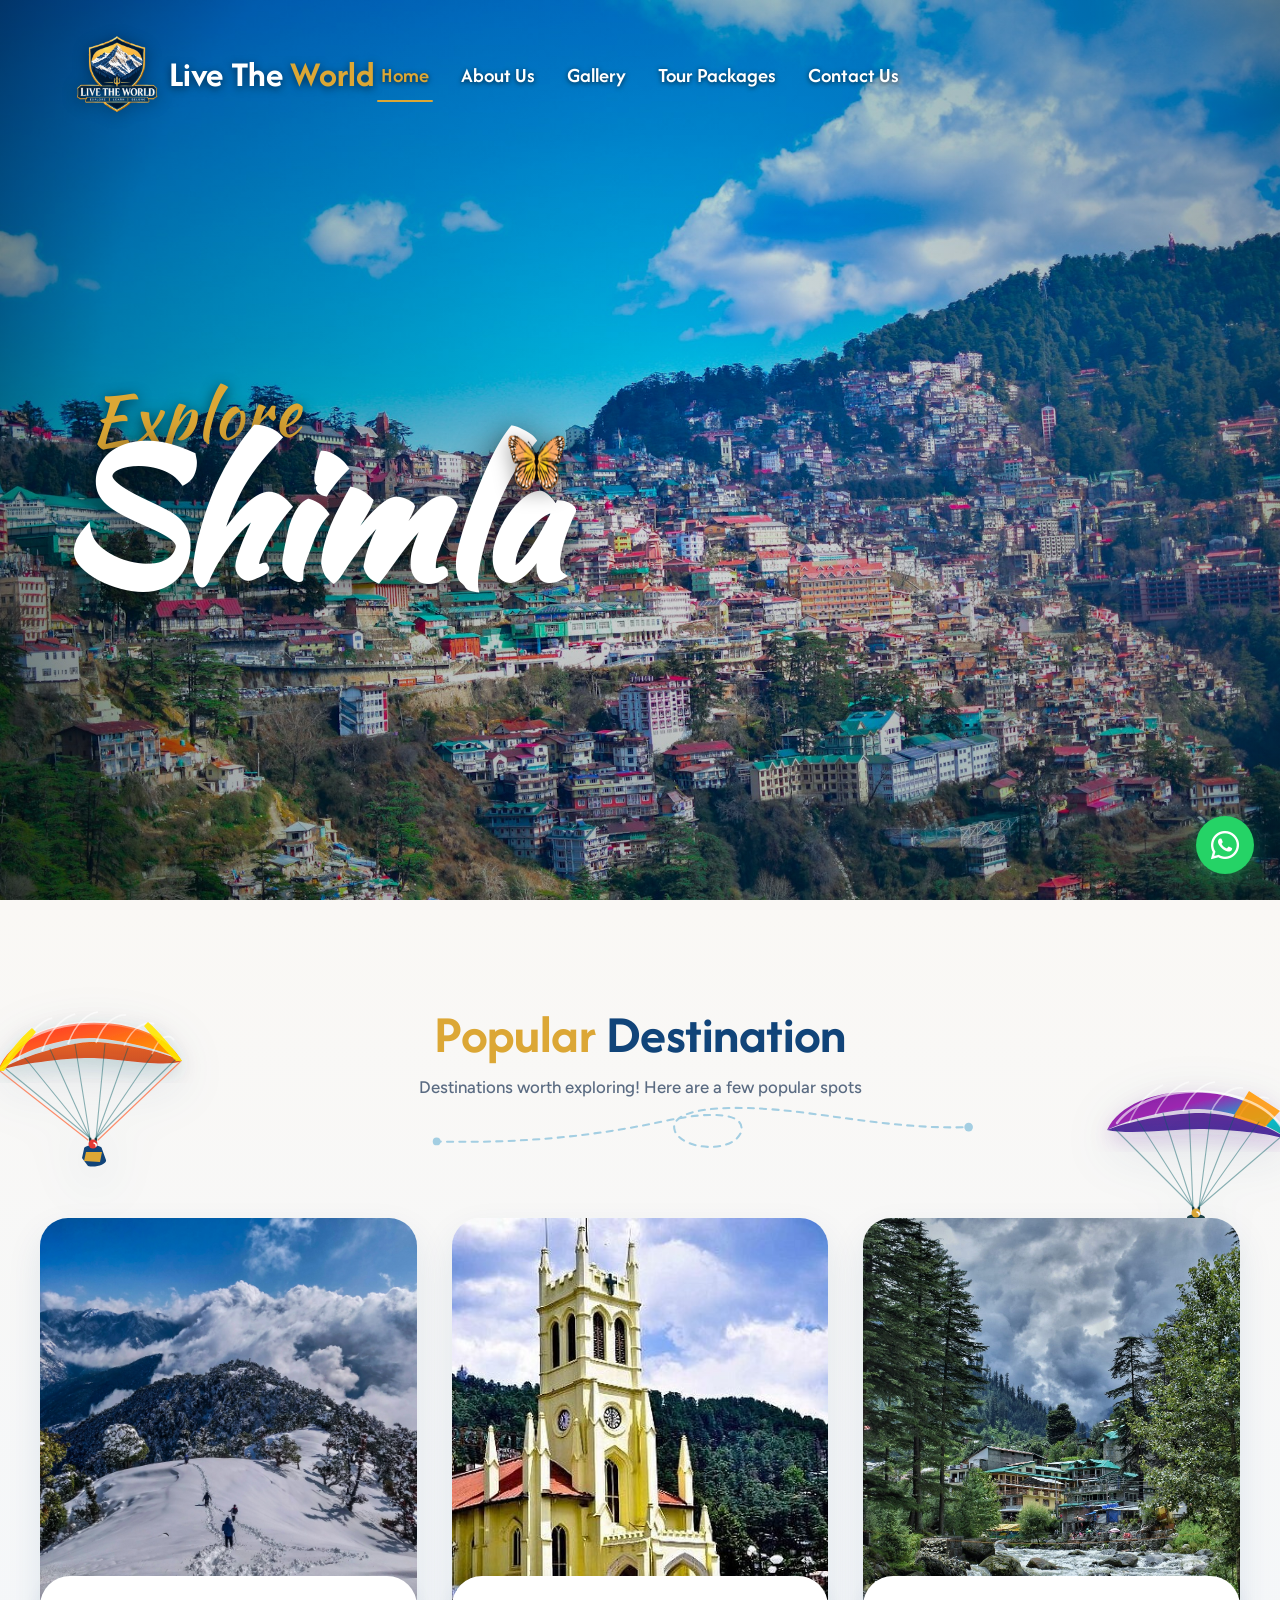
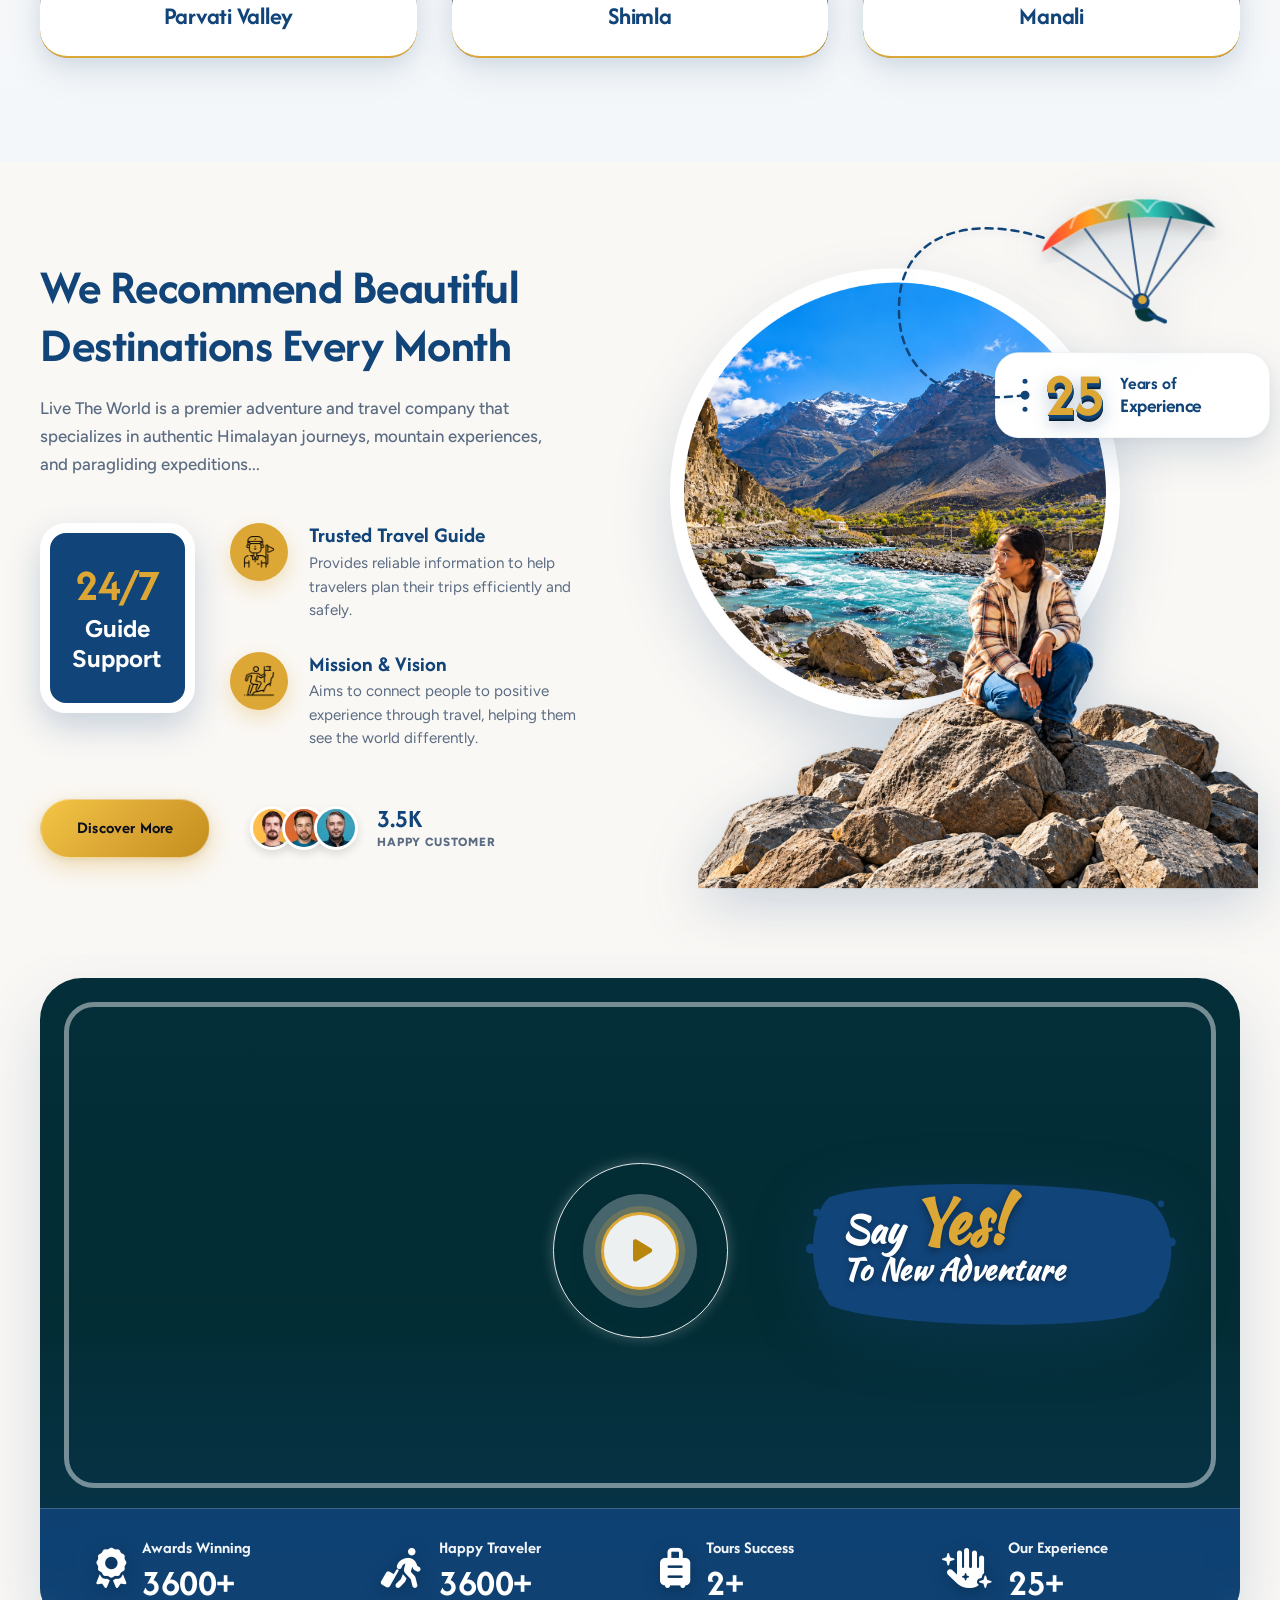
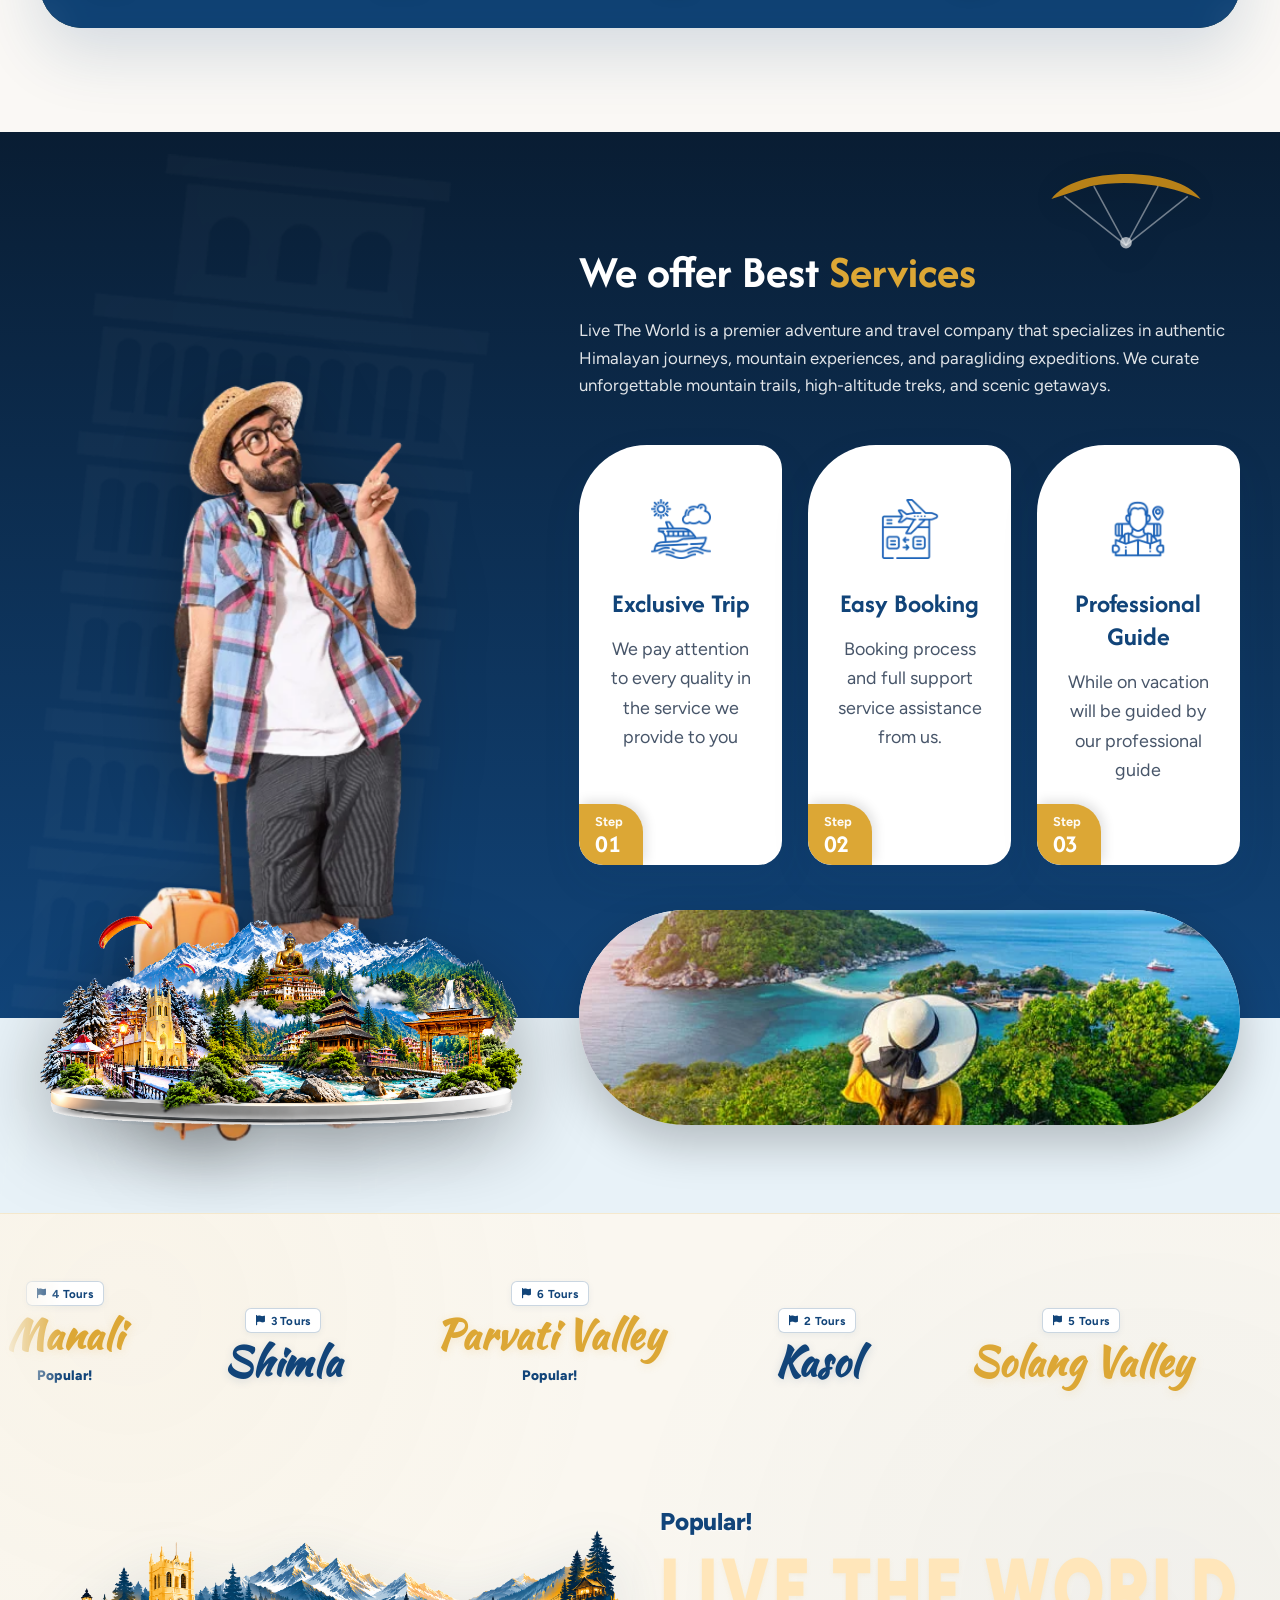
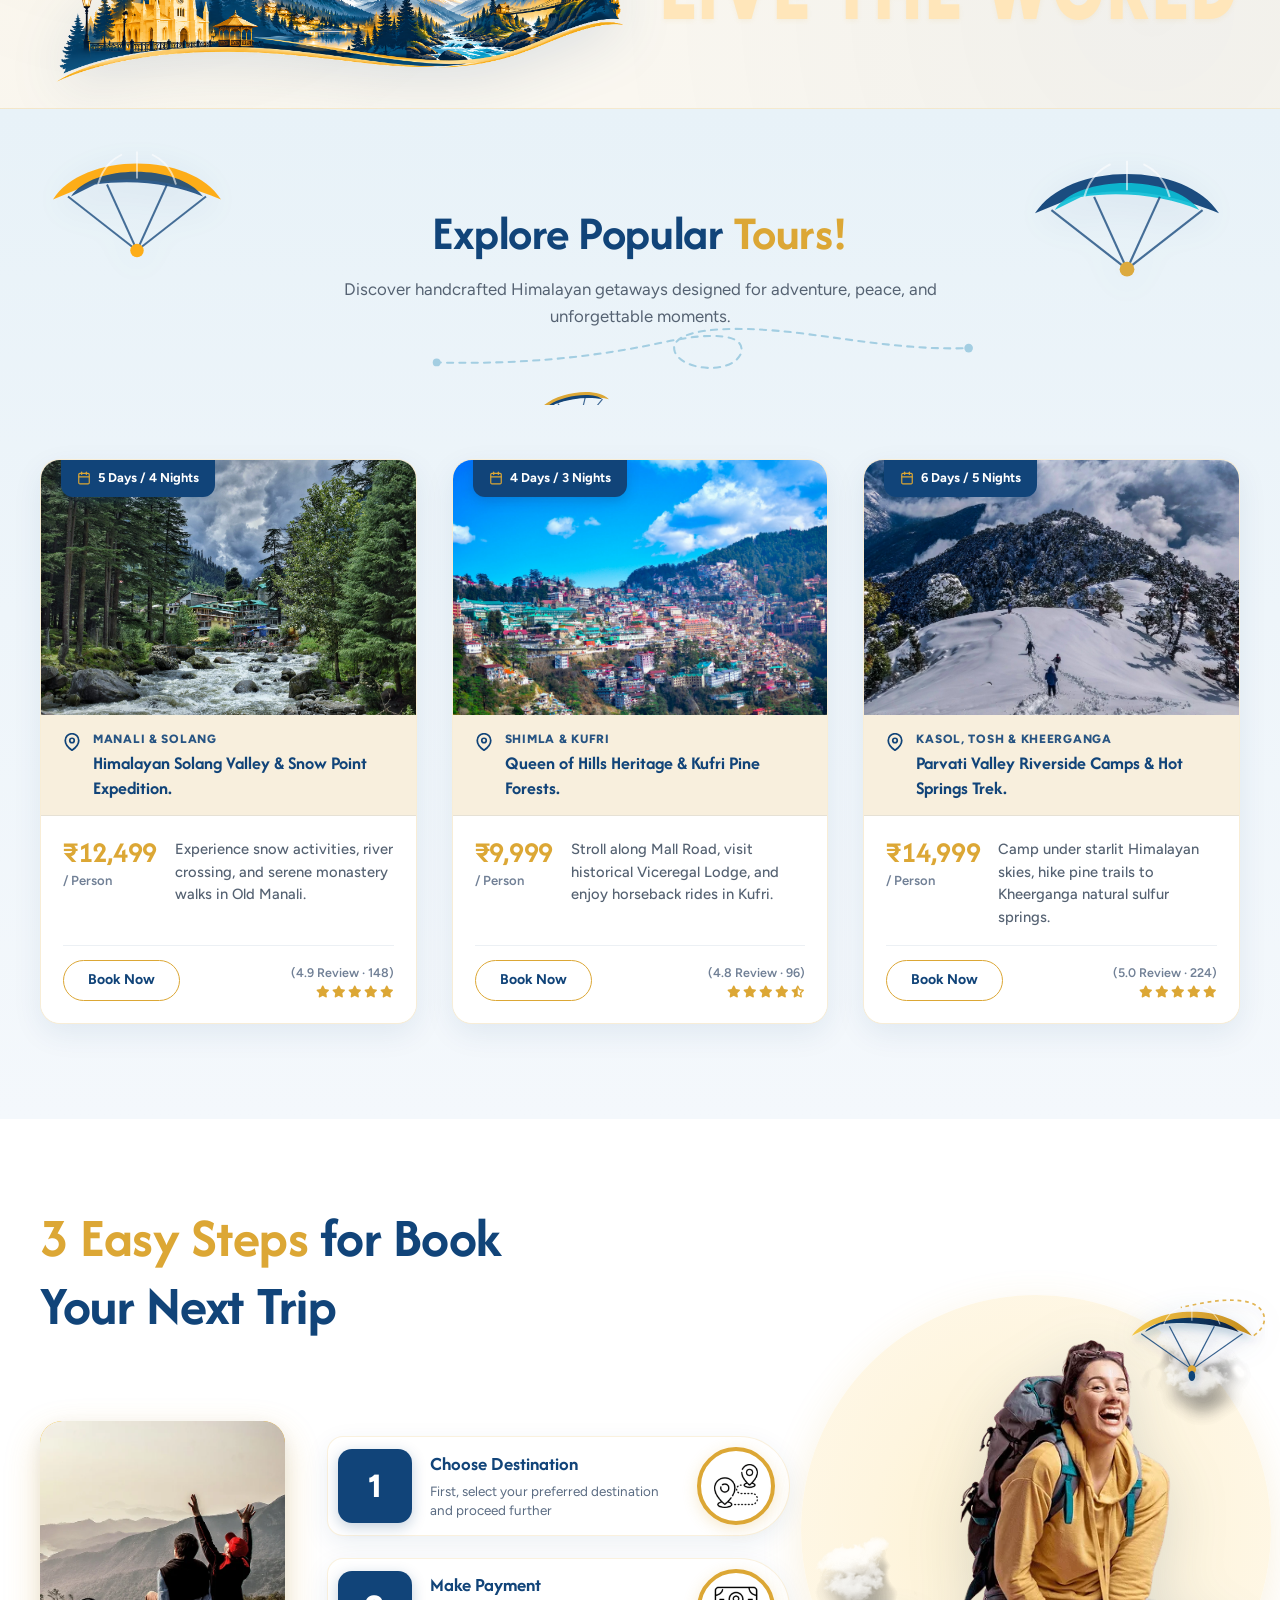
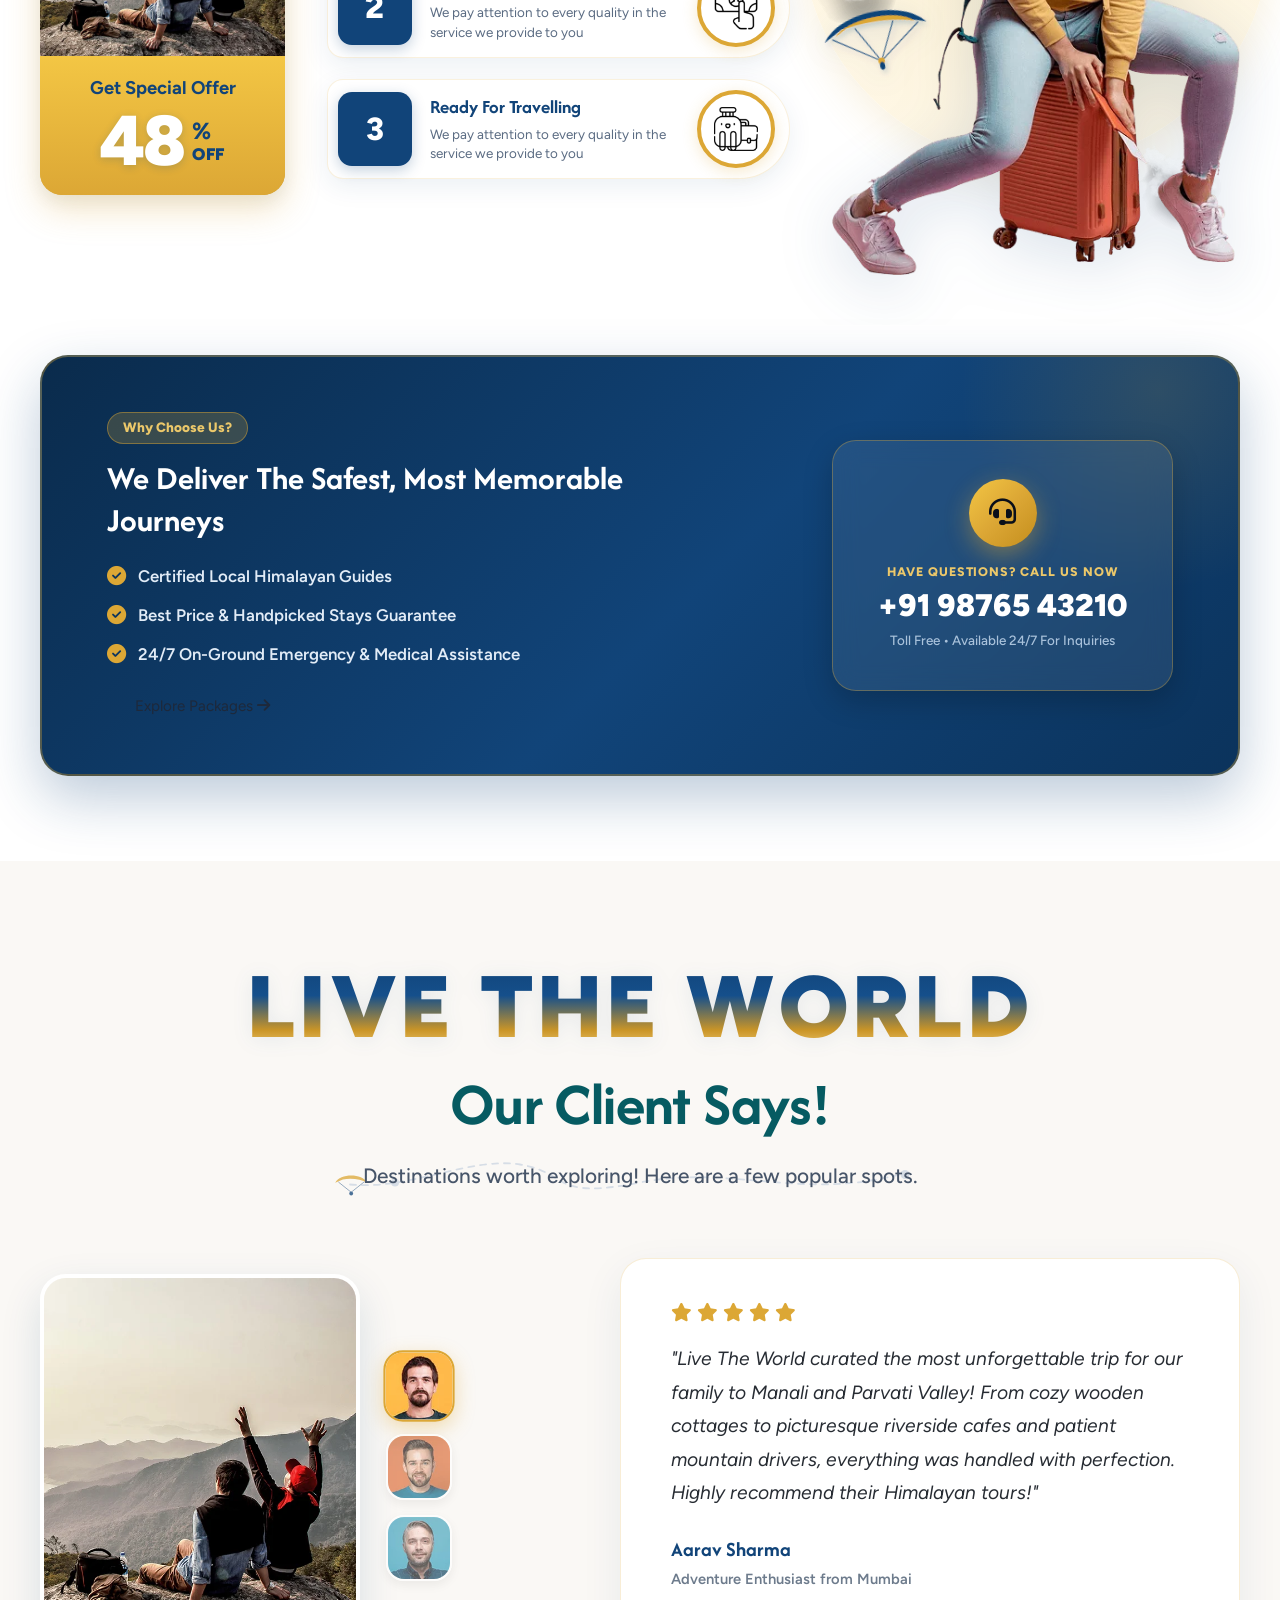
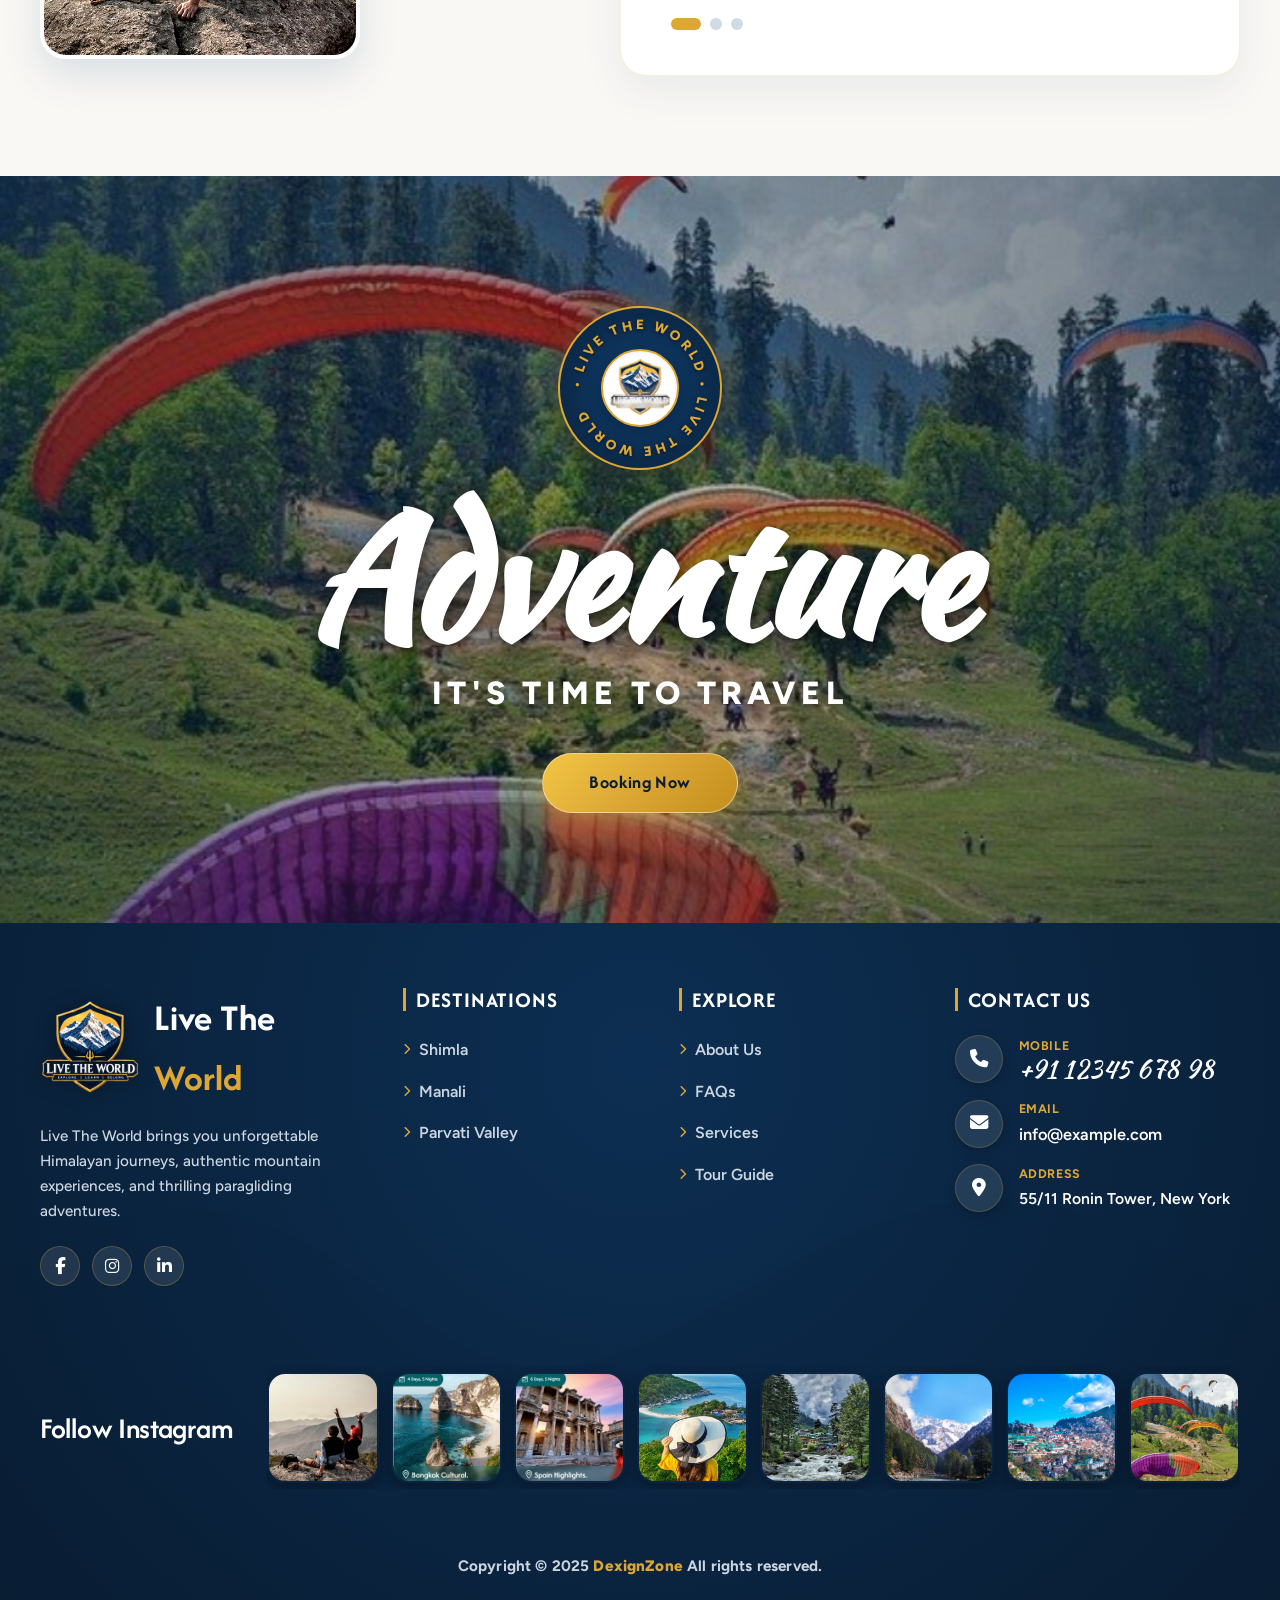
==== commit e7412716: "changes - Live the World website" ====
--- a/index.html
+++ b/index.html
@@ -141,13 +141,6 @@
   <!-- ==================== SECTION 3: POPULAR DESTINATION CARDS ==================== -->
   <section class="popular-destination-section" id="destinations">
 
-    <!-- Background Floating Clouds (Alpine Mountain Cloud Theme) -->
-    <div class="dest-clouds-bg" aria-hidden="true">
-      <img src="assets/images/cloud-1.png" alt="" class="bg-cloud cloud-pos-1">
-      <img src="assets/images/cloud-2.png" alt="" class="bg-cloud cloud-pos-2">
-      <img src="assets/images/cloud-1.png" alt="" class="bg-cloud cloud-pos-3">
-      <img src="assets/images/cloud-2.png" alt="" class="bg-cloud cloud-pos-4">
-    </div>
 
     <!-- Floating High-Detail Red-Orange Paraglider (Left) -->
     <div class="paraglider-float paraglider-left" aria-hidden="true">
@@ -294,22 +287,25 @@
           Destinations worth exploring! Here are a few popular spots
         </p>
 
-        <!-- Paraglider Adventure Trail (Himalayan Paraglider Trail) -->
-        <div class="paraglider-adventure-trail">
-          <svg class="paraglider-mini-icon" width="46" height="38" viewBox="0 0 60 50" fill="none"
-            xmlns="http://www.w3.org/2000/svg">
-            <path d="M 6 22 C 14 7, 46 7, 54 22 C 46 17, 34 14, 30 14 C 26 14, 14 17, 6 22 Z" fill="#FF5722" />
-            <path d="M 18 14 C 24 10, 36 10, 42 14 L 38 17 C 34 15, 26 15, 22 17 Z" fill="#DCA735" />
-            <line x1="10" y1="21" x2="30" y2="40" stroke="#114479" stroke-width="1.1" />
-            <line x1="22" y1="16" x2="30" y2="40" stroke="#114479" stroke-width="1.1" />
-            <line x1="38" y1="16" x2="30" y2="40" stroke="#114479" stroke-width="1.1" />
-            <line x1="50" y1="21" x2="30" y2="40" stroke="#114479" stroke-width="1.1" />
-            <circle cx="30" cy="40" r="2.5" fill="#114479" />
-            <path d="M 28 42 L 32 42 L 33 46 L 27 46 Z" fill="#FF5722" />
-          </svg>
-          <svg class="paraglider-dotted-curve" viewBox="0 0 320 40" fill="none" xmlns="http://www.w3.org/2000/svg">
-            <path d="M10 25 C70 5, 120 35, 180 18 C230 5, 270 28, 310 15" stroke="rgba(6, 91, 98, 0.28)"
-              stroke-width="2" stroke-dasharray="5 5" fill="none" />
+        <!-- Paraglider with Dotted Thread Loop (Same style as Section 8) -->
+        <div class="tours-paraglider-trail-wrap" aria-hidden="true">
+          <svg class="tours-paraglider-trail-svg" viewBox="0 0 740 85" fill="none" xmlns="http://www.w3.org/2000/svg">
+            <!-- Dotted looping thread -->
+            <path d="M 170 54 C 250 56, 320 50, 395 34 C 440 24, 475 26, 468 46 C 458 66, 412 62, 404 44 C 396 22, 452 16, 530 26 C 585 33, 635 42, 690 40"
+              stroke="#A3CEE2" stroke-width="2" stroke-dasharray="6 6" fill="none" stroke-linecap="round" />
+            <circle cx="172" cy="54" r="3.8" fill="#A3CEE2" />
+            <circle cx="690" cy="40" r="4.2" fill="#A3CEE2" />
+            
+            <!-- Flying Paraglider at the start of the thread -->
+            <g class="tours-thread-paraglider" transform="translate(130, 30) rotate(-12) scale(0.42)">
+              <path d="M 12 36 C 30 8, 110 8, 128 36 C 105 26, 75 20, 42 26 Z" fill="#DCA735" />
+              <path d="M 22 34 C 36 15, 102 15, 118 34 C 98 26, 72 22, 44 26 Z" fill="#114479" />
+              <line x1="22" y1="34" x2="70" y2="72" stroke="#114479" stroke-width="1.8" opacity="0.8" />
+              <line x1="48" y1="26" x2="70" y2="72" stroke="#114479" stroke-width="1.8" opacity="0.8" />
+              <line x1="92" y1="26" x2="70" y2="72" stroke="#114479" stroke-width="1.8" opacity="0.8" />
+              <line x1="118" y1="34" x2="70" y2="72" stroke="#114479" stroke-width="1.8" opacity="0.8" />
+              <circle cx="70" cy="72" r="5" fill="#DCA735" />
+            </g>
           </svg>
         </div>
       </div>
@@ -874,12 +870,75 @@
 
   <!-- ==================== SECTION 8: EXPLORE POPULAR TOURS ==================== -->
   <section class="popular-tours-section" id="tours">
+    <!-- Ambient Floating Paragliders in Sky -->
+    <div class="tours-sky-paraglider tours-glider-left" aria-hidden="true">
+      <svg width="210" height="155" viewBox="0 0 140 100" fill="none" xmlns="http://www.w3.org/2000/svg">
+        <path d="M 14 42 C 34 10, 106 10, 126 42 C 102 32, 70 24, 38 32 Z" fill="#FFAA0D" />
+        <path d="M 26 40 C 40 18, 98 18, 114 40 C 96 32, 68 28, 42 32 Z" fill="#114479" opacity="0.9" />
+        <path d="M 44 32 C 48 18, 56 14, 60 12" stroke="rgba(255,255,255,0.6)" stroke-width="1.2" fill="none" />
+        <path d="M 70 28 C 70 16, 70 12, 70 10" stroke="rgba(255,255,255,0.6)" stroke-width="1.2" fill="none" />
+        <path d="M 96 32 C 92 18, 84 14, 80 12" stroke="rgba(255,255,255,0.6)" stroke-width="1.2" fill="none" />
+        <line x1="24" y1="40" x2="70" y2="76" stroke="#114479" stroke-width="1.3" opacity="0.8" />
+        <line x1="50" y1="32" x2="70" y2="76" stroke="#114479" stroke-width="1.3" opacity="0.8" />
+        <line x1="90" y1="32" x2="70" y2="76" stroke="#114479" stroke-width="1.3" opacity="0.8" />
+        <line x1="116" y1="40" x2="70" y2="76" stroke="#114479" stroke-width="1.3" opacity="0.8" />
+        <circle cx="70" cy="76" r="4.5" fill="#FFAA0D" />
+      </svg>
+    </div>
+
+    <div class="tours-sky-paraglider tours-glider-right" aria-hidden="true">
+      <svg width="230" height="175" viewBox="0 0 140 100" fill="none" xmlns="http://www.w3.org/2000/svg">
+        <path d="M 14 42 C 34 10, 106 10, 126 42 C 102 32, 70 24, 38 32 Z" fill="#114479" />
+        <path d="M 26 40 C 40 18, 98 18, 114 40 C 96 32, 68 28, 42 32 Z" fill="#00BCD4" opacity="0.9" />
+        <path d="M 44 32 C 48 18, 56 14, 60 12" stroke="rgba(255,255,255,0.6)" stroke-width="1.2" fill="none" />
+        <path d="M 70 28 C 70 16, 70 12, 70 10" stroke="rgba(255,255,255,0.6)" stroke-width="1.2" fill="none" />
+        <path d="M 96 32 C 92 18, 84 14, 80 12" stroke="rgba(255,255,255,0.6)" stroke-width="1.2" fill="none" />
+        <line x1="24" y1="40" x2="70" y2="76" stroke="#114479" stroke-width="1.3" opacity="0.8" />
+        <line x1="50" y1="32" x2="70" y2="76" stroke="#114479" stroke-width="1.3" opacity="0.8" />
+        <line x1="90" y1="32" x2="70" y2="76" stroke="#114479" stroke-width="1.3" opacity="0.8" />
+        <line x1="116" y1="40" x2="70" y2="76" stroke="#114479" stroke-width="1.3" opacity="0.8" />
+        <circle cx="70" cy="76" r="4.5" fill="#DCA735" />
+      </svg>
+    </div>
+
     <div class="site-container">
       <div class="section-header-center">
-        <span class="section-script-subtitle">Explore Popular Tours</span>
-        <h2 class="section-main-heading">Most Popular Travel Packages</h2>
+        <h2 class="section-main-heading">Explore Popular <span class="text-gold">Tours!</span></h2>
         <p class="section-desc-center">Discover handcrafted Himalayan getaways designed for adventure, peace, and
           unforgettable moments.</p>
+
+        <!-- Dotted Flight Thread Loop with Paragliders -->
+        <div class="tours-paraglider-trail-wrap" aria-hidden="true">
+          <svg class="tours-paraglider-trail-svg" viewBox="0 0 740 95" fill="none" xmlns="http://www.w3.org/2000/svg">
+            <!-- Dotted looping thread -->
+            <path d="M 170 54 C 250 56, 320 50, 395 34 C 440 24, 475 26, 468 46 C 458 66, 412 62, 404 44 C 396 22, 452 16, 530 26 C 585 33, 635 42, 690 40"
+              stroke="#A3CEE2" stroke-width="2" stroke-dasharray="6 6" fill="none" stroke-linecap="round" />
+            <circle cx="172" cy="54" r="3.8" fill="#A3CEE2" />
+            <circle cx="690" cy="40" r="4.2" fill="#A3CEE2" />
+            
+            <!-- Flying Paraglider 1 at the start of the thread -->
+            <g class="tours-thread-paraglider" transform="translate(118, 18) rotate(-12) scale(0.62)">
+              <path d="M 12 36 C 30 8, 110 8, 128 36 C 105 26, 75 20, 42 26 Z" fill="#DCA735" />
+              <path d="M 22 34 C 36 15, 102 15, 118 34 C 98 26, 72 22, 44 26 Z" fill="#114479" />
+              <line x1="22" y1="34" x2="70" y2="72" stroke="#114479" stroke-width="1.8" opacity="0.8" />
+              <line x1="48" y1="26" x2="70" y2="72" stroke="#114479" stroke-width="1.8" opacity="0.8" />
+              <line x1="92" y1="26" x2="70" y2="72" stroke="#114479" stroke-width="1.8" opacity="0.8" />
+              <line x1="118" y1="34" x2="70" y2="72" stroke="#114479" stroke-width="1.8" opacity="0.8" />
+              <circle cx="70" cy="72" r="5" fill="#DCA735" />
+            </g>
+
+            <!-- Flying Paraglider 2 at the right end of the thread -->
+            <g class="tours-thread-paraglider-right" transform="translate(670, 10) rotate(14) scale(0.60)">
+              <path d="M 12 36 C 30 8, 110 8, 128 36 C 105 26, 75 20, 42 26 Z" fill="#FFAA0D" />
+              <path d="M 22 34 C 36 15, 102 15, 118 34 C 98 26, 72 22, 44 26 Z" fill="#114479" />
+              <line x1="22" y1="34" x2="70" y2="72" stroke="#114479" stroke-width="1.8" opacity="0.8" />
+              <line x1="48" y1="26" x2="70" y2="72" stroke="#114479" stroke-width="1.8" opacity="0.8" />
+              <line x1="92" y1="26" x2="70" y2="72" stroke="#114479" stroke-width="1.8" opacity="0.8" />
+              <line x1="118" y1="34" x2="70" y2="72" stroke="#114479" stroke-width="1.8" opacity="0.8" />
+              <circle cx="70" cy="72" r="5" fill="#FFAA0D" />
+            </g>
+          </svg>
+        </div>
       </div>
 
       <div class="popular-tours-grid">
@@ -887,20 +946,44 @@
         <div class="tour-package-card">
           <div class="tour-card-image-wrap">
             <img src="assets/images/Manali.jpg" alt="Manali Adventure Tour" class="tour-card-img" loading="lazy">
-            <span class="tour-duration-badge"><i class="fa-regular fa-clock"></i> 5 Days / 4 Nights</span>
-            <span class="tour-price-badge">₹12,499 <sub>/ Person</sub></span>
-          </div>
+            <span class="tour-duration-badge">
+              <svg width="14" height="14" viewBox="0 0 24 24" fill="none" stroke="currentColor" stroke-width="2" stroke-linecap="round" stroke-linejoin="round" aria-hidden="true"><rect x="3" y="4" width="18" height="18" rx="2" ry="2"></rect><line x1="16" y1="2" x2="16" y2="6"></line><line x1="8" y1="2" x2="8" y2="6"></line><line x1="3" y1="10" x2="21" y2="10"></line></svg>
+              5 Days / 4 Nights
+            </span>
+          </div>
+
+          <!-- Golden Background Bar Behind Title & Location Text -->
+          <div class="tour-card-title-bar">
+            <svg class="tour-loc-pin-svg" width="18" height="18" viewBox="0 0 24 24" fill="none" stroke="#114479" stroke-width="2.3" stroke-linecap="round" stroke-linejoin="round" aria-hidden="true">
+              <path d="M21 10c0 7-9 13-9 13s-9-6-9-13a9 9 0 0 1 18 0z"></path>
+              <circle cx="12" cy="10" r="3"></circle>
+            </svg>
+            <div class="tour-card-titles">
+              <span class="tour-loc-sub">Manali & Solang</span>
+              <h3 class="tour-card-title">Himalayan Solang Valley & Snow Point Expedition.</h3>
+            </div>
+          </div>
+
           <div class="tour-card-content">
-            <div class="tour-location-rating">
-              <span class="tour-loc"><i class="fa-solid fa-location-dot"></i> Manali & Solang</span>
-              <span class="tour-rating"><i class="fa-solid fa-star"></i> 4.9 (148)</span>
-            </div>
-            <h3 class="tour-card-title">Himalayan Solang Valley & Snow Point Expedition</h3>
-            <p class="tour-card-desc">Experience snow activities, river crossing, and serene monastery walks in Old
-              Manali.</p>
+            <div class="tour-info-row">
+              <div class="tour-price-box">
+                <span class="tour-price-val">₹12,499</span>
+                <span class="tour-price-unit">/ Person</span>
+              </div>
+              <p class="tour-card-desc">Experience snow activities, river crossing, and serene monastery walks in Old Manali.</p>
+            </div>
             <div class="tour-card-footer">
-              <a href="#booking-steps" class="btn-theme-gold tour-book-btn">Book Now <i
-                  class="fa-solid fa-arrow-right"></i></a>
+              <a href="#booking-steps" class="tour-pill-book-btn">Book Now</a>
+              <div class="tour-rating-block">
+                <span class="tour-review-count">(4.9 Review · 148)</span>
+                <div class="tour-star-icons" aria-label="4.9 rating">
+                  <i class="fa-solid fa-star"></i>
+                  <i class="fa-solid fa-star"></i>
+                  <i class="fa-solid fa-star"></i>
+                  <i class="fa-solid fa-star"></i>
+                  <i class="fa-solid fa-star"></i>
+                </div>
+              </div>
             </div>
           </div>
         </div>
@@ -909,20 +992,44 @@
         <div class="tour-package-card">
           <div class="tour-card-image-wrap">
             <img src="assets/images/bg-shimla.jpg" alt="Shimla Heritage Tour" class="tour-card-img" loading="lazy">
-            <span class="tour-duration-badge"><i class="fa-regular fa-clock"></i> 4 Days / 3 Nights</span>
-            <span class="tour-price-badge">₹9,999 <sub>/ Person</sub></span>
-          </div>
+            <span class="tour-duration-badge">
+              <svg width="14" height="14" viewBox="0 0 24 24" fill="none" stroke="currentColor" stroke-width="2" stroke-linecap="round" stroke-linejoin="round" aria-hidden="true"><rect x="3" y="4" width="18" height="18" rx="2" ry="2"></rect><line x1="16" y1="2" x2="16" y2="6"></line><line x1="8" y1="2" x2="8" y2="6"></line><line x1="3" y1="10" x2="21" y2="10"></line></svg>
+              4 Days / 3 Nights
+            </span>
+          </div>
+
+          <!-- Golden Background Bar Behind Title & Location Text -->
+          <div class="tour-card-title-bar">
+            <svg class="tour-loc-pin-svg" width="18" height="18" viewBox="0 0 24 24" fill="none" stroke="#114479" stroke-width="2.3" stroke-linecap="round" stroke-linejoin="round" aria-hidden="true">
+              <path d="M21 10c0 7-9 13-9 13s-9-6-9-13a9 9 0 0 1 18 0z"></path>
+              <circle cx="12" cy="10" r="3"></circle>
+            </svg>
+            <div class="tour-card-titles">
+              <span class="tour-loc-sub">Shimla & Kufri</span>
+              <h3 class="tour-card-title">Queen of Hills Heritage & Kufri Pine Forests.</h3>
+            </div>
+          </div>
+
           <div class="tour-card-content">
-            <div class="tour-location-rating">
-              <span class="tour-loc"><i class="fa-solid fa-location-dot"></i> Shimla & Kufri</span>
-              <span class="tour-rating"><i class="fa-solid fa-star"></i> 4.8 (96)</span>
-            </div>
-            <h3 class="tour-card-title">Queen of Hills Heritage & Kufri Pine Forests</h3>
-            <p class="tour-card-desc">Stroll along Mall Road, visit historical Viceregal Lodge, and enjoy horseback
-              rides in Kufri.</p>
+            <div class="tour-info-row">
+              <div class="tour-price-box">
+                <span class="tour-price-val">₹9,999</span>
+                <span class="tour-price-unit">/ Person</span>
+              </div>
+              <p class="tour-card-desc">Stroll along Mall Road, visit historical Viceregal Lodge, and enjoy horseback rides in Kufri.</p>
+            </div>
             <div class="tour-card-footer">
-              <a href="#booking-steps" class="btn-theme-gold tour-book-btn">Book Now <i
-                  class="fa-solid fa-arrow-right"></i></a>
+              <a href="#booking-steps" class="tour-pill-book-btn">Book Now</a>
+              <div class="tour-rating-block">
+                <span class="tour-review-count">(4.8 Review · 96)</span>
+                <div class="tour-star-icons" aria-label="4.8 rating">
+                  <i class="fa-solid fa-star"></i>
+                  <i class="fa-solid fa-star"></i>
+                  <i class="fa-solid fa-star"></i>
+                  <i class="fa-solid fa-star"></i>
+                  <i class="fa-solid fa-star-half-stroke"></i>
+                </div>
+              </div>
             </div>
           </div>
         </div>
@@ -931,20 +1038,44 @@
         <div class="tour-package-card">
           <div class="tour-card-image-wrap">
             <img src="assets/images/bg-parvati.jpg" alt="Parvati Valley Trek" class="tour-card-img" loading="lazy">
-            <span class="tour-duration-badge"><i class="fa-regular fa-clock"></i> 6 Days / 5 Nights</span>
-            <span class="tour-price-badge">₹14,999 <sub>/ Person</sub></span>
-          </div>
+            <span class="tour-duration-badge">
+              <svg width="14" height="14" viewBox="0 0 24 24" fill="none" stroke="currentColor" stroke-width="2" stroke-linecap="round" stroke-linejoin="round" aria-hidden="true"><rect x="3" y="4" width="18" height="18" rx="2" ry="2"></rect><line x1="16" y1="2" x2="16" y2="6"></line><line x1="8" y1="2" x2="8" y2="6"></line><line x1="3" y1="10" x2="21" y2="10"></line></svg>
+              6 Days / 5 Nights
+            </span>
+          </div>
+
+          <!-- Golden Background Bar Behind Title & Location Text -->
+          <div class="tour-card-title-bar">
+            <svg class="tour-loc-pin-svg" width="18" height="18" viewBox="0 0 24 24" fill="none" stroke="#114479" stroke-width="2.3" stroke-linecap="round" stroke-linejoin="round" aria-hidden="true">
+              <path d="M21 10c0 7-9 13-9 13s-9-6-9-13a9 9 0 0 1 18 0z"></path>
+              <circle cx="12" cy="10" r="3"></circle>
+            </svg>
+            <div class="tour-card-titles">
+              <span class="tour-loc-sub">Kasol, Tosh & Kheerganga</span>
+              <h3 class="tour-card-title">Parvati Valley Riverside Camps & Hot Springs Trek.</h3>
+            </div>
+          </div>
+
           <div class="tour-card-content">
-            <div class="tour-location-rating">
-              <span class="tour-loc"><i class="fa-solid fa-location-dot"></i> Kasol, Tosh & Kheerganga</span>
-              <span class="tour-rating"><i class="fa-solid fa-star"></i> 5.0 (224)</span>
-            </div>
-            <h3 class="tour-card-title">Parvati Valley Riverside Camps & Hot Springs Trek</h3>
-            <p class="tour-card-desc">Camp under starlit Himalayan skies, hike pine trails to Kheerganga natural sulfur
-              springs.</p>
+            <div class="tour-info-row">
+              <div class="tour-price-box">
+                <span class="tour-price-val">₹14,999</span>
+                <span class="tour-price-unit">/ Person</span>
+              </div>
+              <p class="tour-card-desc">Camp under starlit Himalayan skies, hike pine trails to Kheerganga natural sulfur springs.</p>
+            </div>
             <div class="tour-card-footer">
-              <a href="#booking-steps" class="btn-theme-gold tour-book-btn">Book Now <i
-                  class="fa-solid fa-arrow-right"></i></a>
+              <a href="#booking-steps" class="tour-pill-book-btn">Book Now</a>
+              <div class="tour-rating-block">
+                <span class="tour-review-count">(5.0 Review · 224)</span>
+                <div class="tour-star-icons" aria-label="5.0 rating">
+                  <i class="fa-solid fa-star"></i>
+                  <i class="fa-solid fa-star"></i>
+                  <i class="fa-solid fa-star"></i>
+                  <i class="fa-solid fa-star"></i>
+                  <i class="fa-solid fa-star"></i>
+                </div>
+              </div>
             </div>
           </div>
         </div>
@@ -952,81 +1083,151 @@
     </div>
   </section>
 
-  <!-- ==================== SECTION 9: 3 EASY STEPS TO BOOK YOUR NEXT TRIP ==================== -->
+  <!-- ==================== SECTION 9: 3 EASY STEPS FOR BOOK YOUR NEXT TRIP ==================== -->
   <section class="easy-steps-section" id="booking-steps">
     <div class="site-container">
-      <div class="easy-steps-container">
-
-        <!-- Left Side: Steps Content -->
-        <div class="steps-content-col">
-          <span class="section-script-subtitle">3 Easy Steps to Book</span>
-          <h2 class="section-main-heading">Your Next Dream Trip</h2>
-          <p class="steps-lead-desc">Booking your memorable Himalayan getaway with Live The World takes just three
-            seamless steps.</p>
-
-          <div class="easy-steps-list">
-            <!-- Step 1 -->
-            <div class="easy-step-row">
-              <div class="step-icon-capsule">
-                <img src="assets/images/destination.webp" alt="Choose Destination" class="step-capsule-icon">
-                <span class="step-num-pill">01</span>
-              </div>
-              <div class="step-row-text">
-                <h3 class="step-row-title">Choose Your Destination</h3>
-                <p class="step-row-desc">Browse through Manali, Shimla, and Parvati Valley itineraries tailored to your
-                  style.</p>
-              </div>
-            </div>
-
-            <!-- Step 2 -->
-            <div class="easy-step-row">
-              <div class="step-icon-capsule">
-                <img src="assets/images/make-payment.webp" alt="Make Payment" class="step-capsule-icon">
-                <span class="step-num-pill">02</span>
-              </div>
-              <div class="step-row-text">
-                <h3 class="step-row-title">Make Secure Payment</h3>
-                <p class="step-row-desc">Guaranteed transparent pricing with 100% verified instant booking confirmation.
-                </p>
-              </div>
-            </div>
-
-            <!-- Step 3 (Mountain Expedition Guide) -->
-            <div class="easy-step-row">
-              <div class="step-icon-capsule">
-                <img src="assets/images/travel-guide.webp" alt="Begin Your Adventure" class="step-capsule-icon">
-                <span class="step-num-pill">03</span>
-              </div>
-              <div class="step-row-text">
-                <h3 class="step-row-title">Begin Your Adventure</h3>
-                <p class="step-row-desc">Meet your certified local guide at your pickup spot and immerse in nature.</p>
-              </div>
-            </div>
-          </div>
-
-          <!-- Experience Mini Stat Card -->
-          <div class="steps-experience-badge">
-            <div class="exp-badge-accent">
-              <i class="fa-solid fa-award"></i>
-            </div>
-            <div class="exp-badge-info">
-              <span class="exp-highlight">10+ Years / 48k+</span>
-              <span class="exp-label">Happy Travelers Guided Across Himachal</span>
-            </div>
-          </div>
-        </div>
-
-        <!-- Right Side: Traveler Visual with Suitcase & Floating Cloud Accents -->
-        <div class="steps-visual-col">
-          <div class="steps-traveler-stage">
-            <div class="stage-backdrop-circle"></div>
-            <!-- Cloud Decorative Badges -->
-            <img src="assets/images/cloud-1.png" alt="Cloud Accent" class="stage-floating-cloud cloud-top">
-            <img src="assets/images/cloud-2.png" alt="Cloud Accent" class="stage-floating-cloud cloud-bottom">
-            <!-- Girl Image on Suitcase -->
-            <img src="assets/images/Girl-Image.webp" alt="Live The World Happy Traveler" class="steps-traveler-img"
-              loading="lazy">
-          </div>
+
+      <!-- Section Title Matching Screenshot -->
+      <div class="easy-steps-header">
+        <h2 class="easy-steps-main-title">
+          <span class="text-gold">3 Easy Steps</span> <span class="text-navy">for Book</span><br>
+          <span class="text-navy">Your Next Trip</span>
+        </h2>
+      </div>
+
+      <!-- 3-Column Grid Layout: Offer Card | 3 Steps Cards | Traveler Girl Stage -->
+      <div class="easy-steps-three-col-grid">
+
+        <!-- Column 1: Left Special Offer Card -->
+        <div class="steps-offer-card">
+          <div class="steps-offer-img-wrap">
+            <img src="assets/images/pic1-1.webp" alt="Travel Special Offer" class="steps-offer-img" loading="lazy">
+          </div>
+          <div class="steps-offer-badge-box">
+            <span class="steps-offer-title">Get Special Offer</span>
+            <div class="steps-offer-discount-row">
+              <span class="steps-offer-num">48</span>
+              <div class="steps-offer-unit">
+                <span class="steps-offer-percent">%</span>
+                <span class="steps-offer-off">OFF</span>
+              </div>
+            </div>
+          </div>
+        </div>
+
+        <!-- Column 2: Center 3 Step Pill Cards -->
+        <div class="steps-cards-list">
+
+          <!-- Step 1: Choose Destination -->
+          <div class="steps-pill-card">
+            <div class="steps-pill-num-badge">1</div>
+            <div class="steps-pill-text-content">
+              <h3 class="steps-pill-title">Choose Destination</h3>
+              <p class="steps-pill-desc">First, select your preferred destination and proceed further</p>
+            </div>
+            <div class="steps-pill-icon-circle">
+              <img src="assets/images/destination.webp" alt="Choose Destination Icon" class="steps-pill-icon-img" width="44" height="44">
+            </div>
+          </div>
+
+          <!-- Step 2: Make Payment -->
+          <div class="steps-pill-card">
+            <div class="steps-pill-num-badge">2</div>
+            <div class="steps-pill-text-content">
+              <h3 class="steps-pill-title">Make Payment</h3>
+              <p class="steps-pill-desc">We pay attention to every quality in the service we provide to you</p>
+            </div>
+            <div class="steps-pill-icon-circle">
+              <img src="assets/images/make-payment.webp" alt="Make Payment Icon" class="steps-pill-icon-img" width="44" height="44">
+            </div>
+          </div>
+
+          <!-- Step 3: Ready For Travelling -->
+          <div class="steps-pill-card">
+            <div class="steps-pill-num-badge">3</div>
+            <div class="steps-pill-text-content">
+              <h3 class="steps-pill-title">Ready For Travelling</h3>
+              <p class="steps-pill-desc">We pay attention to every quality in the service we provide to you</p>
+            </div>
+            <div class="steps-pill-icon-circle">
+              <img src="assets/images/travelling-1.webp" alt="Ready For Travelling Icon" class="steps-pill-icon-img" width="44" height="44">
+            </div>
+          </div>
+
+        </div>
+
+        <!-- Column 3: Right Traveler Visual Stage (Girl on Suitcase + Paragliders + Clouds) -->
+        <div class="steps-traveler-stage-col">
+          <div class="steps-stage-backdrop-circle"></div>
+
+          <!-- Sky Paraglider Top-Right with Dotted Flight Trail -->
+          <div class="steps-sky-paraglider steps-paraglider-top" aria-hidden="true">
+            <svg width="150" height="115" viewBox="0 0 160 120" fill="none" xmlns="http://www.w3.org/2000/svg">
+              <defs>
+                <linearGradient id="stepGliderGold" x1="0%" y1="0%" x2="100%" y2="0%">
+                  <stop offset="0%" stop-color="#F3C644" />
+                  <stop offset="50%" stop-color="#DCA735" />
+                  <stop offset="100%" stop-color="#C48E1D" />
+                </linearGradient>
+                <linearGradient id="stepGliderNavy" x1="0%" y1="0%" x2="100%" y2="0%">
+                  <stop offset="0%" stop-color="#114479" />
+                  <stop offset="100%" stop-color="#0F2444" />
+                </linearGradient>
+                <filter id="stepGliderGlow" x="-20%" y="-20%" width="140%" height="140%">
+                  <feDropShadow dx="2" dy="6" stdDeviation="4" flood-color="#114479" flood-opacity="0.2" />
+                </filter>
+              </defs>
+              <g filter="url(#stepGliderGlow)">
+                <!-- Flight Dotted Thread Trail (Trailing behind to the top-right sky) -->
+                <path d="M 148 42 C 168 28, 160 8, 136 5 C 112 2, 90 8, 70 12" stroke="#DCA735" stroke-width="1.8" stroke-dasharray="4 4" fill="none" opacity="0.85" />
+                <!-- Paraglider Main Wing Arc (Gold) -->
+                <path d="M 18 42 C 42 8, 122 8, 146 42 C 118 30, 80 22, 42 30 Z" fill="url(#stepGliderGold)" />
+                <!-- Wing Inner Aerodynamic Stripe (Alpine Navy) -->
+                <path d="M 32 38 C 50 18, 114 18, 132 38 C 110 30, 78 26, 48 30 Z" fill="url(#stepGliderNavy)" />
+                <!-- Wing Cell Ribs -->
+                <path d="M 52 30 C 56 18, 64 14, 70 12" stroke="rgba(255,255,255,0.6)" stroke-width="1.2" fill="none" />
+                <path d="M 82 26 C 82 16, 82 12, 82 10" stroke="rgba(255,255,255,0.6)" stroke-width="1.2" fill="none" />
+                <path d="M 112 30 C 108 18, 100 14, 94 12" stroke="rgba(255,255,255,0.6)" stroke-width="1.2" fill="none" />
+                <!-- Suspension Lines -->
+                <line x1="28" y1="40" x2="82" y2="78" stroke="#114479" stroke-width="1.3" opacity="0.85" />
+                <line x1="58" y1="32" x2="82" y2="78" stroke="#114479" stroke-width="1.3" opacity="0.85" />
+                <line x1="106" y1="32" x2="82" y2="78" stroke="#114479" stroke-width="1.3" opacity="0.85" />
+                <line x1="136" y1="40" x2="82" y2="78" stroke="#114479" stroke-width="1.3" opacity="0.85" />
+                <!-- Paraglider Pilot Silhouette -->
+                <circle cx="82" cy="78" r="4.5" fill="#DCA735" />
+                <ellipse cx="82" cy="85" rx="3.5" ry="5.5" fill="#114479" />
+              </g>
+            </svg>
+          </div>
+
+          <!-- Sky Paraglider Mid-Left -->
+          <div class="steps-sky-paraglider steps-paraglider-left" aria-hidden="true">
+            <svg width="130" height="100" viewBox="0 0 160 120" fill="none" xmlns="http://www.w3.org/2000/svg">
+              <defs>
+                <filter id="stepGliderGlowLeft" x="-20%" y="-20%" width="140%" height="140%">
+                  <feDropShadow dx="2" dy="5" stdDeviation="3.5" flood-color="#114479" flood-opacity="0.18" />
+                </filter>
+              </defs>
+              <g filter="url(#stepGliderGlowLeft)" transform="rotate(-12 80 60)">
+                <path d="M 18 42 C 42 8, 122 8, 146 42 C 118 30, 80 22, 42 30 Z" fill="#114479" />
+                <path d="M 32 38 C 50 18, 114 18, 132 38 C 110 30, 78 26, 48 30 Z" fill="#DCA735" />
+                <line x1="28" y1="40" x2="82" y2="78" stroke="#114479" stroke-width="1.3" opacity="0.85" />
+                <line x1="58" y1="32" x2="82" y2="78" stroke="#114479" stroke-width="1.3" opacity="0.85" />
+                <line x1="106" y1="32" x2="82" y2="78" stroke="#114479" stroke-width="1.3" opacity="0.85" />
+                <line x1="136" y1="40" x2="82" y2="78" stroke="#114479" stroke-width="1.3" opacity="0.85" />
+                <circle cx="82" cy="78" r="4" fill="#DCA735" />
+                <ellipse cx="82" cy="84" rx="3" ry="5" fill="#114479" />
+              </g>
+            </svg>
+          </div>
+
+          <!-- Floating Clouds Accents -->
+          <img src="assets/images/cloud-1.png" alt="Cloud Accent" class="steps-stage-cloud cloud-top-right" aria-hidden="true">
+          <img src="assets/images/cloud-2.png" alt="Cloud Accent" class="steps-stage-cloud cloud-mid-left" aria-hidden="true">
+          <img src="assets/images/cloud-1.png" alt="Cloud Accent" class="steps-stage-cloud cloud-bottom-right" aria-hidden="true">
+
+          <!-- Traveler Girl Image Riding Suitcase -->
+          <img src="assets/images/Girl-Image.webp" alt="Live The World Happy Traveler" class="steps-girl-img" loading="lazy">
         </div>
 
       </div>
--- a/assets/css/style.css
+++ b/assets/css/style.css
@@ -1930,13 +1930,9 @@
   overflow: hidden;
 }
 
-/* Background Floating Clouds (Travlla Cloud Theme) */
+/* Background Floating Clouds (Removed) */
 .dest-clouds-bg {
-  position: absolute;
-  inset: 0;
-  pointer-events: none;
-  overflow: hidden;
-  z-index: 1;
+  display: none !important;
 }
 
 .bg-cloud {
@@ -2067,6 +2063,13 @@
 .destination-head-wrap {
   text-align: center;
   margin-bottom: 3.5rem;
+  position: relative;
+}
+
+.destination-head-wrap {
+  text-align: center;
+  max-width: 780px;
+  margin: 0 auto 2.8rem;
   position: relative;
 }
 
@@ -2098,33 +2101,8 @@
   margin: 0 auto;
 }
 
-/* Paraglider Adventure Trail (NO Flight/Plane Icon) */
-.paraglider-adventure-trail {
-  position: relative;
-  display: inline-flex;
-  align-items: center;
-  justify-content: center;
-  margin-top: 0.5rem;
-  width: 280px;
-  height: 38px;
-}
-
-.paraglider-adventure-trail .paraglider-mini-icon {
-  position: absolute;
-  left: 10px;
-  top: 0px;
-  transform: rotate(-10deg);
-  opacity: 0.85;
-  transition: transform 0.4s ease;
-}
-
-.paraglider-adventure-trail:hover .paraglider-mini-icon {
-  transform: rotate(-5deg) translateY(-3px);
-}
-
-.paraglider-dotted-curve {
-  width: 100%;
-  height: 100%;
+.destination-head-wrap .tours-paraglider-trail-wrap {
+  margin: -15px auto 0;
 }
 
 /* 3 Destination Photo Cards with Bottom Bar Stuck to Bottom (Exact As Screenshot) */
@@ -3801,6 +3779,7 @@
   display: flex;
   align-items: flex-end;
   justify-content: space-between;
+  gap: 1.0rem;
   padding: 0 2.5rem;
   overflow: hidden;
 }
@@ -3853,8 +3832,8 @@
   font-weight: 800;
   color: #114479;
   letter-spacing: -0.01em;
-  margin-bottom: 6px;
-  line-height: 1.1;
+  margin-bottom: 12px;
+  line-height: 3.0;
   display: inline-block;
   text-shadow: 0 1px 2px rgba(255, 255, 255, 0.85);
 }
@@ -3870,6 +3849,9 @@
   color: #FFE6BA;
   white-space: nowrap;
   margin: 0;
+  display: inline-block;
+  transform: scaleY(1.35);
+  transform-origin: bottom left;
   transition: color 0.3s ease;
   text-shadow: 0 2px 5px rgba(220, 167, 53, 0.08);
 }
@@ -3887,49 +3869,156 @@
   background-image: linear-gradient(180deg, #E8F2F8 0%, #F4F8FC 100%);
   padding: 95px 0;
   position: relative;
+  overflow: hidden;
+}
+
+/* Ambient Floating Paragliders in Sky (Section 8) */
+.tours-sky-paraglider {
+  position: absolute;
+  pointer-events: none;
+  z-index: 1;
+}
+
+.tours-glider-left {
+  top: 25px;
+  left: 2.5%;
+  opacity: 0.95;
+  filter: drop-shadow(0 10px 20px rgba(17, 68, 121, 0.12));
+  animation: toursGliderSwayLeft 7s ease-in-out infinite alternate;
+}
+
+.tours-glider-right {
+  top: 30px;
+  right: 3%;
+  opacity: 0.95;
+  filter: drop-shadow(0 10px 20px rgba(17, 68, 121, 0.12));
+  animation: toursGliderSwayRight 8.5s ease-in-out infinite alternate;
+}
+
+@keyframes toursGliderSwayLeft {
+  0% {
+    transform: translateY(0px) rotate(-6deg);
+  }
+
+  50% {
+    transform: translateY(-14px) translateX(8px) rotate(-2deg);
+  }
+
+  100% {
+    transform: translateY(-6px) translateX(16px) rotate(-8deg);
+  }
+}
+
+@keyframes toursGliderSwayRight {
+  0% {
+    transform: translateY(0px) rotate(8deg);
+  }
+
+  50% {
+    transform: translateY(-16px) translateX(-10px) rotate(3deg);
+  }
+
+  100% {
+    transform: translateY(-8px) translateX(-18px) rotate(11deg);
+  }
 }
 
 .section-header-center {
   text-align: center;
-  max-width: 680px;
-  margin: 0 auto 3.8rem;
+  max-width: 760px;
+  margin: 0 auto 3.4rem;
+  position: relative;
 }
 
 .section-script-subtitle {
-  font-family: var(--font-script), cursive;
-  font-size: 1.7rem;
-  color: #DCA735;
-  display: block;
-  margin-bottom: 0.45rem;
+  display: none;
 }
 
 .section-main-heading {
   font-family: var(--font-heading);
-  font-size: clamp(2.1rem, 3.2vw, 2.85rem);
+  font-size: clamp(2.4rem, 3.8vw, 3.2rem);
   font-weight: 800;
   color: #114479;
   line-height: 1.2;
-  margin-bottom: 0.8rem;
+  margin-bottom: 0.85rem;
+  letter-spacing: -0.01em;
+}
+
+.section-main-heading .text-gold {
+  color: #FFAA0D;
 }
 
 .section-desc-center {
   color: #556272;
   font-size: 1.05rem;
-  line-height: 1.6;
+  line-height: 1.65;
+  max-width: 660px;
+  margin: 0 auto;
+  position: relative;
+  z-index: 2;
+}
+
+/* Paraglider with Dotted Thread Loop in Section 8 */
+.tours-paraglider-trail-wrap {
+  position: relative;
+  width: 100%;
+  max-width: 760px;
+  margin: -24px auto 0;
+  line-height: 0;
+  pointer-events: none;
+  z-index: 1;
+}
+
+.tours-paraglider-trail-svg {
+  width: 100%;
+  height: auto;
+  max-height: 98px;
+  display: block;
+}
+
+.tours-thread-paraglider {
+  animation: gliderThreadFloat 5s ease-in-out infinite alternate;
+  transform-origin: center;
+}
+
+@keyframes gliderThreadFloat {
+  0% {
+    transform: translate(118px, 18px) rotate(-12deg) scale(0.62);
+  }
+
+  100% {
+    transform: translate(118px, 8px) rotate(-6deg) scale(0.64);
+  }
+}
+
+.tours-thread-paraglider-right {
+  animation: gliderThreadRightFloat 5.5s ease-in-out infinite alternate;
+  transform-origin: center;
+}
+
+@keyframes gliderThreadRightFloat {
+  0% {
+    transform: translate(670px, 10px) rotate(14deg) scale(0.60);
+  }
+
+  100% {
+    transform: translate(674px, 2px) rotate(8deg) scale(0.62);
+  }
 }
 
 .popular-tours-grid {
   display: grid;
   grid-template-columns: repeat(3, 1fr);
   gap: 2.2rem;
+  align-items: stretch;
 }
 
 .tour-package-card {
   background: #ffffff;
-  border-radius: 22px;
+  border-radius: 20px;
   overflow: hidden;
-  box-shadow: 0 10px 30px rgba(17, 68, 121, 0.07);
-  border: 1px solid rgba(220, 167, 53, 0.16);
+  box-shadow: 0 10px 30px rgba(17, 68, 121, 0.08);
+  border: 1px solid rgba(220, 167, 53, 0.2);
   transition: transform 0.35s ease, box-shadow 0.35s ease, border-color 0.35s ease;
   display: flex;
   flex-direction: column;
@@ -3937,10 +4026,11 @@
 
 .tour-package-card:hover {
   transform: translateY(-8px);
-  box-shadow: 0 20px 42px rgba(17, 68, 121, 0.14);
-  border-color: rgba(220, 167, 53, 0.45);
-}
-
+  box-shadow: 0 18px 38px rgba(17, 68, 121, 0.13);
+  border-color: rgba(220, 167, 53, 0.48);
+}
+
+/* Image Wrap: 100% Uncovered Photo */
 .tour-card-image-wrap {
   position: relative;
   height: 255px;
@@ -3951,308 +4041,506 @@
   width: 100%;
   height: 100%;
   object-fit: cover;
+  display: block;
   transition: transform 0.6s cubic-bezier(0.2, 0.8, 0.4, 1);
 }
 
 .tour-package-card:hover .tour-card-img {
-  transform: scale(1.07);
-}
-
+  transform: scale(1.06);
+}
+
+/* Duration Badge at top-left (Our Navy & Gold Brand Theme) */
 .tour-duration-badge {
   position: absolute;
-  top: 16px;
-  left: 16px;
-  background: rgba(17, 68, 121, 0.88);
-  backdrop-filter: blur(8px);
+  top: 0;
+  left: 20px;
+  background: #114479;
   color: #ffffff;
-  font-family: 'Figtree', sans-serif;
-  font-size: 0.78rem;
+  font-family: var(--font-body);
+  font-size: 0.8rem;
   font-weight: 700;
-  padding: 5px 14px;
-  border-radius: 30px;
-  border: 1px solid rgba(255, 255, 255, 0.25);
-  box-shadow: 0 4px 12px rgba(0, 0, 0, 0.15);
+  padding: 8px 16px;
+  border-radius: 0 0 12px 12px;
+  box-shadow: 0 4px 12px rgba(17, 68, 121, 0.25);
   display: inline-flex;
   align-items: center;
-  gap: 6px;
-}
-
-.tour-price-badge {
-  position: absolute;
-  bottom: 16px;
-  right: 16px;
-  background: #ffffff;
+  gap: 7px;
+  z-index: 2;
+}
+
+.tour-duration-badge svg {
+  flex-shrink: 0;
+  color: #DCA735;
+}
+
+/* Location & Title Bar: Golden Background ONLY Behind This Text (As Shown in Picture) */
+.tour-card-title-bar {
+  background: #f8efdd;
+
+  padding: 15px 22px;
+  display: flex;
+  align-items: flex-start;
+  gap: 12px;
+  width: 100%;
+  box-shadow: 0 4px 14px rgba(220, 167, 53, 0.2);
+  border-bottom: 1px solid rgba(17, 68, 121, 0.08);
+}
+
+.tour-loc-pin-svg {
+  flex-shrink: 0;
+  margin-top: 3px;
+  stroke: #114479;
+}
+
+.tour-card-titles {
+  display: flex;
+  flex-direction: column;
+  gap: 2px;
+  min-width: 0;
+}
+
+.tour-loc-sub {
   color: #114479;
-  font-family: 'Figtree', sans-serif;
+  font-size: 0.75rem;
   font-weight: 800;
+  letter-spacing: 0.06em;
+  text-transform: uppercase;
+  opacity: 0.9;
+}
+
+.tour-card-title {
+  font-family: var(--font-heading);
   font-size: 1.15rem;
-  padding: 5px 14px;
-  border-radius: 30px;
-  box-shadow: 0 6px 16px rgba(0, 0, 0, 0.12);
-  border: 1px solid rgba(220, 167, 53, 0.35);
-}
-
-.tour-price-badge sub {
-  font-size: 0.75rem;
-  font-weight: 600;
-  color: #6C7A89;
-}
-
+  font-weight: 800;
+  color: #114479;
+  line-height: 1.32;
+  margin: 0;
+}
+
+/* Content Area Below Golden Title Bar */
 .tour-card-content {
-  padding: 24px;
+  padding: 20px 22px 22px;
   display: flex;
   flex-direction: column;
   flex: 1;
-}
-
-.tour-location-rating {
-  display: flex;
+  gap: 16px;
+  background: #ffffff;
+}
+
+/* Two-Column Info Row */
+.tour-info-row {
+  display: flex;
+  align-items: flex-start;
   justify-content: space-between;
-  align-items: center;
-  margin-bottom: 12px;
-}
-
-.tour-loc {
-  color: #114479;
-  font-weight: 700;
-  font-size: 0.88rem;
-  display: inline-flex;
-  align-items: center;
-  gap: 6px;
-}
-
-.tour-loc i {
+  gap: 18px;
+  margin-top: 2px;
+}
+
+.tour-price-box {
+  flex-shrink: 0;
+}
+
+.tour-price-val {
+  font-family: var(--font-heading);
+  font-size: 1.85rem;
+  font-weight: 800;
   color: #DCA735;
-}
-
-.tour-rating {
-  color: #DCA735;
-  font-weight: 700;
-  font-size: 0.88rem;
-  display: inline-flex;
-  align-items: center;
-  gap: 4px;
-}
-
-.tour-card-title {
-  font-family: var(--font-heading);
-  font-size: 1.25rem;
-  font-weight: 800;
-  color: #114479;
-  line-height: 1.35;
-  margin-bottom: 10px;
+  line-height: 1;
+  display: block;
+  margin-bottom: 3px;
+  letter-spacing: -0.01em;
+}
+
+.tour-price-unit {
+  color: #718096;
+  font-size: 0.82rem;
+  font-weight: 600;
+  display: block;
 }
 
 .tour-card-desc {
-  color: #5C6A7B;
+  color: #556272;
   font-size: 0.92rem;
   line-height: 1.55;
-  margin-bottom: 22px;
+  margin: 0;
+  font-weight: 500;
   flex: 1;
 }
 
+/* Card Footer: Book Now Pill + Rating (Our Theme Colors) */
 .tour-card-footer {
+  display: flex;
+  align-items: center;
+  justify-content: space-between;
+  gap: 12px;
+  padding-top: 14px;
+  margin-top: auto;
   border-top: 1px solid rgba(17, 68, 121, 0.08);
-  padding-top: 18px;
-  display: flex;
-  justify-content: flex-end;
-}
-
-.tour-book-btn {
-  font-size: 0.92rem;
-  padding: 10px 24px;
-  border-radius: 30px;
+}
+
+.tour-pill-book-btn {
+  display: inline-flex;
+  align-items: center;
+  justify-content: center;
+  padding: 8px 24px;
+  border: 1.5px solid #DCA735;
+  border-radius: 999px;
+  background: transparent;
+  color: #114479;
+  font-size: 0.88rem;
+  font-weight: 700;
+  text-decoration: none;
+  transition: all 0.25s ease;
+}
+
+.tour-pill-book-btn:hover {
+  background: #DCA735;
+  color: #ffffff;
+  box-shadow: 0 4px 14px rgba(220, 167, 53, 0.35);
+  transform: translateY(-2px);
+}
+
+.tour-rating-block {
+  display: flex;
+  flex-direction: column;
+  align-items: flex-end;
+  gap: 3px;
+}
+
+.tour-review-count {
+  font-size: 0.78rem;
+  color: #718096;
+  font-weight: 600;
+}
+
+.tour-star-icons {
+  display: flex;
+  align-items: center;
+  gap: 2px;
+  color: #DCA735;
+  font-size: 0.75rem;
 }
 
 /* ===================================================================
-   9. 3 EASY STEPS TO BOOK YOUR NEXT TRIP
+   9. 3 EASY STEPS TO BOOK YOUR NEXT TRIP (BRAND COLOR THEME & PARAGLIDERS)
    =================================================================== */
 .easy-steps-section {
   background-color: #FFFFFF;
-  padding: 100px 0;
-  position: relative;
-}
-
-.easy-steps-container {
+  padding: 85px 0 50px;
+  position: relative;
+  overflow: hidden;
+}
+
+.easy-steps-main-title {
+  font-family: var(--font-heading, 'Figtree', sans-serif);
+  font-size: 3.50rem;
+  font-weight: 800;
+  line-height: 1.22;
+  letter-spacing: -0.5px;
+  margin: 0;
+}
+
+.easy-steps-main-title .text-gold {
+  color: #DCA735;
+}
+
+.easy-steps-main-title .text-navy {
+  color: #114479;
+}
+
+/* 3-Column Grid Layout: Offer Card | 3 Steps Cards | Traveler Girl Stage */
+.easy-steps-three-col-grid {
   display: grid;
-  grid-template-columns: 1.15fr 0.85fr;
-  gap: 4.5rem;
-  align-items: center;
-}
-
-.steps-lead-desc {
-  color: #566474;
+  grid-template-columns: 245px minmax(380px, 1.25fr) minmax(360px, 1.1fr);
+  gap: 2.6rem;
+  align-items: center;
+}
+
+/* Column 1: Left Special Offer Card (Our Brand Gold Theme) */
+.steps-offer-card {
+  background: linear-gradient(135deg, #F3C644 0%, #DCA735 50%, #C48E1D 100%);
+  border-radius: 22px;
+  overflow: hidden;
+  box-shadow: 0 14px 35px rgba(220, 167, 53, 0.28), 0 6px 16px rgba(17, 68, 121, 0.08);
+  transition: transform 0.35s cubic-bezier(0.2, 0.8, 0.4, 1), box-shadow 0.35s ease;
+  width: 100%;
+}
+
+.steps-offer-card:hover {
+  transform: translateY(-6px);
+  box-shadow: 0 20px 42px rgba(220, 167, 53, 0.38), 0 8px 20px rgba(17, 68, 121, 0.12);
+}
+
+.steps-offer-img-wrap {
+  width: 100%;
+  height: 235px;
+  overflow: hidden;
+  border-top-left-radius: 22px;
+  border-top-right-radius: 22px;
+}
+
+.steps-offer-img {
+  width: 100%;
+  height: 100%;
+  object-fit: cover;
+  display: block;
+  transition: transform 0.6s ease;
+}
+
+.steps-offer-card:hover .steps-offer-img {
+  transform: scale(1.05);
+}
+
+.steps-offer-badge-box {
+  background: linear-gradient(180deg, #F3C644 0%, #DCA735 100%);
+  padding: 18px 20px 22px;
+  text-align: center;
+}
+
+.steps-offer-title {
+  display: block;
+  color: #114479;
+  font-family: var(--font-body, 'Figtree', sans-serif);
+  font-size: 1.15rem;
+  font-weight: 700;
+  margin-bottom: 6px;
+  text-align: center;
+}
+
+.steps-offer-discount-row {
+  display: flex;
+  align-items: center;
+  justify-content: center;
+  gap: 8px;
+}
+
+.steps-offer-num {
+  font-family: var(--font-body, 'Figtree', sans-serif);
+  font-size: 4.4rem;
+  font-weight: 900;
+  line-height: 0.9;
+  color: #FFFFFF;
+  letter-spacing: -2px;
+  text-shadow: 0 2px 8px rgba(17, 68, 121, 0.2);
+}
+
+.steps-offer-unit {
+  display: flex;
+  flex-direction: column;
+  line-height: 1.1;
+  color: #114479;
+  font-family: var(--font-body, 'Figtree', sans-serif);
+  text-align: left;
+}
+
+.steps-offer-percent {
+  font-size: 1.45rem;
+  font-weight: 800;
+}
+
+.steps-offer-off {
   font-size: 1.05rem;
-  line-height: 1.6;
-  margin-bottom: 2.2rem;
-}
-
-.easy-steps-list {
+  font-weight: 900;
+  letter-spacing: 0.5px;
+}
+
+/* Column 2: Center 3 Step Pill Cards */
+.steps-cards-list {
   display: flex;
   flex-direction: column;
-  gap: 1.2rem;
-  margin-bottom: 2.2rem;
-}
-
-.easy-step-row {
-  display: flex;
-  align-items: flex-start;
-  gap: 20px;
-  padding: 18px 24px;
-  border-radius: 18px;
-  background: #FAF7F0;
+  gap: 1.35rem;
+}
+
+.steps-pill-card {
+  background: #FFFFFF;
+  border-radius: 16px 50px 50px 16px;
+  box-shadow: 0 8px 26px rgba(17, 68, 121, 0.08);
   border: 1px solid rgba(220, 167, 53, 0.16);
-  transition: all 0.3s cubic-bezier(0.2, 0.8, 0.4, 1);
-}
-
-.easy-step-row:hover {
-  background: #ffffff;
-  box-shadow: 0 10px 28px rgba(17, 68, 121, 0.08);
+  display: flex;
+  align-items: center;
+  gap: 18px;
+  padding: 10px 14px 10px 10px;
+  transition: transform 0.3s cubic-bezier(0.2, 0.8, 0.4, 1), box-shadow 0.3s ease, border-color 0.3s ease;
+}
+
+.steps-pill-card:hover {
+  transform: translateX(6px);
+  box-shadow: 0 12px 34px rgba(17, 68, 121, 0.14);
   border-color: #DCA735;
-  transform: translateX(8px);
-}
-
-.step-icon-capsule {
-  position: relative;
-  width: 66px;
-  height: 66px;
-  border-radius: 18px;
-  background: #ffffff;
-  border: 1px solid rgba(17, 68, 121, 0.12);
+}
+
+.steps-pill-num-badge {
+  background: #114479;
+  color: #FFFFFF;
+  width: 74px;
+  height: 74px;
+  border-radius: 14px;
+  display: flex;
+  align-items: center;
+  justify-content: center;
+  font-family: var(--font-body, 'Figtree', sans-serif);
+  font-size: 2rem;
+  font-weight: 800;
+  flex-shrink: 0;
+  box-shadow: 0 4px 14px rgba(17, 68, 121, 0.25);
+}
+
+.steps-pill-text-content {
+  flex: 1;
+  min-width: 0;
+  padding: 4px 0;
+}
+
+.steps-pill-title {
+  font-family: var(--font-heading, 'Figtree', sans-serif);
+  font-size: 1.2rem;
+  font-weight: 700;
+  color: #114479;
+  margin: 0 0 5px;
+  line-height: 1.3;
+}
+
+.steps-pill-desc {
+  font-size: 0.84rem;
+  color: #5A6B82;
+  line-height: 1.45;
+  margin: 0;
+}
+
+.steps-pill-icon-circle {
+  width: 78px;
+  height: 78px;
+  border-radius: 50%;
+  border: 4px solid #DCA735;
+  background: #FFFFFF;
   display: flex;
   align-items: center;
   justify-content: center;
   flex-shrink: 0;
-  box-shadow: 0 4px 12px rgba(17, 68, 121, 0.06);
-}
-
-.step-capsule-icon {
-  width: 38px;
-  height: 38px;
-  object-fit: contain;
-}
-
-.step-num-pill {
-  position: absolute;
-  top: -6px;
-  right: -6px;
-  background: #114479;
-  color: #ffffff;
-  font-family: 'Figtree', sans-serif;
-  font-size: 0.72rem;
-  font-weight: 800;
-  padding: 2px 7px;
-  border-radius: 20px;
-  border: 2px solid #ffffff;
-}
-
-.step-row-title {
-  font-family: var(--font-heading);
-  font-size: 1.22rem;
-  font-weight: 800;
-  color: #114479;
-  margin-bottom: 5px;
-}
-
-.step-row-desc {
-  font-size: 0.92rem;
-  color: #586676;
-  line-height: 1.5;
-}
-
-.steps-experience-badge {
-  display: inline-flex;
-  align-items: center;
-  gap: 16px;
-  padding: 14px 24px;
-  background: linear-gradient(135deg, rgba(220, 167, 53, 0.12) 0%, rgba(17, 68, 121, 0.05) 100%);
-  border: 1px solid rgba(220, 167, 53, 0.35);
-  border-radius: 16px;
-}
-
-.exp-badge-accent {
+  box-shadow: 0 4px 15px rgba(220, 167, 53, 0.24);
+  transition: transform 0.3s ease;
+}
+
+.steps-pill-card:hover .steps-pill-icon-circle {
+  transform: rotate(6deg) scale(1.05);
+}
+
+.steps-pill-icon-img {
   width: 44px;
   height: 44px;
+  object-fit: contain;
+}
+
+/* Column 3: Right Traveler Visual Stage (Girl on Suitcase + Paragliders + Clouds) */
+.steps-traveler-stage-col {
+  position: relative;
+  display: flex;
+  align-items: center;
+  justify-content: center;
+  min-height: 500px;
+}
+
+.steps-stage-backdrop-circle {
+  position: absolute;
+  top: -45px;
+  width: 470px;
+  height: 470px;
   border-radius: 50%;
-  background: var(--color-gold-gradient);
-  color: #0A0F1A;
-  display: flex;
-  align-items: center;
-  justify-content: center;
-  font-size: 1.25rem;
-  box-shadow: 0 4px 12px rgba(220, 167, 53, 0.3);
-}
-
-.exp-highlight {
-  display: block;
-  font-family: 'Figtree', sans-serif;
-  font-size: 1.15rem;
-  font-weight: 800;
-  color: #114479;
-}
-
-.exp-label {
-  display: block;
-  font-size: 0.85rem;
-  color: #617081;
-  font-weight: 600;
-}
-
-/* Traveler Visual Stage */
-.steps-traveler-stage {
-  position: relative;
-  display: flex;
-  justify-content: center;
-  align-items: center;
-  min-height: 520px;
-}
-
-.stage-backdrop-circle {
-  position: absolute;
-  width: 450px;
-  height: 450px;
-  border-radius: 50%;
-  background: radial-gradient(circle, rgba(220, 167, 53, 0.16) 0%, rgba(17, 68, 121, 0.06) 65%, transparent 100%);
+  background: radial-gradient(circle, #FDF0CE 0%, #FEF5DF 50%, #FFF9EB 100%);
+
+  box-shadow: 0 12px 40px rgba(220, 167, 53, 0.16);
   z-index: 1;
-}
-
-.steps-traveler-img {
-  position: relative;
+  pointer-events: none;
+}
+
+.steps-girl-img {
+  position: relative;
+  z-index: 3;
+  width: 100%;
+  max-width: 440px;
+  height: auto;
+  object-fit: contain;
+  filter: drop-shadow(0 15px 30px rgba(17, 68, 121, 0.15));
+}
+
+/* Ambient Floating Paragliders in Sky (Brand Theme) */
+.steps-sky-paraglider {
+  position: absolute;
+  z-index: 4;
+  pointer-events: none;
+  filter: drop-shadow(0 6px 14px rgba(17, 68, 121, 0.18));
+}
+
+.steps-paraglider-top {
+  top: -45px;
+  right: -25px;
+  animation: floatGliderTop 6s ease-in-out infinite alternate;
+}
+
+.steps-paraglider-left {
+  top: 48%;
+  left: -20px;
+  animation: floatGliderLeft 7s ease-in-out 1s infinite alternate-reverse;
+}
+
+@keyframes floatGliderTop {
+  0% {
+    transform: translateY(0) rotate(-2deg);
+  }
+
+  100% {
+    transform: translateY(-16px) rotate(3deg);
+  }
+}
+
+@keyframes floatGliderLeft {
+  0% {
+    transform: translateY(0) rotate(2deg);
+  }
+
+  100% {
+    transform: translateY(-14px) rotate(-3deg);
+  }
+}
+
+/* Floating Clouds Accents */
+.steps-stage-cloud {
+  position: absolute;
+  pointer-events: none;
   z-index: 2;
-  max-width: 100%;
-  max-height: 520px;
-  object-fit: contain;
-  filter: drop-shadow(0 18px 36px rgba(17, 68, 121, 0.15));
-}
-
-.stage-floating-cloud {
-  position: absolute;
-  z-index: 3;
+}
+
+.steps-stage-cloud.cloud-top-right {
+  top: -15px;
+  right: -15px;
+  width: 125px;
   opacity: 0.88;
-  pointer-events: none;
-}
-
-.cloud-top {
-  top: 8%;
-  left: -2%;
-  width: 135px;
-  animation: floatCloudMotion 7s ease-in-out infinite alternate;
-}
-
-.cloud-bottom {
-  bottom: 12%;
-  right: -2%;
-  width: 120px;
-  animation: floatCloudMotion 8s ease-in-out infinite alternate-reverse;
-}
-
-@keyframes floatCloudMotion {
+  animation: floatStepsCloud 8s ease-in-out infinite alternate;
+}
+
+.steps-stage-cloud.cloud-mid-left {
+  top: 36%;
+  left: -25px;
+  width: 125px;
+  opacity: 0.92;
+  animation: floatStepsCloud 9s ease-in-out 1.2s infinite alternate-reverse;
+}
+
+.steps-stage-cloud.cloud-bottom-right {
+  bottom: 8%;
+  right: 15px;
+  width: 105px;
+  opacity: 0.82;
+  animation: floatStepsCloud 7.5s ease-in-out 0.6s infinite alternate;
+}
+
+@keyframes floatStepsCloud {
   0% {
     transform: translateY(0) scale(1);
   }
 
   100% {
-    transform: translateY(-14px) scale(1.05);
+    transform: translateY(-12px) scale(1.04);
   }
 }
 
--- a/assets/css/responsive.css
+++ b/assets/css/responsive.css
@@ -692,21 +692,9 @@
     grid-template-columns: repeat(2, 1fr);
   }
 
-  .easy-steps-container {
-    grid-template-columns: 1fr;
-    gap: 3.5rem;
-  }
-
-  .steps-visual-col {
-    order: -1;
-  }
-
-  .steps-traveler-stage {
-    min-height: 440px;
-  }
-
-  .steps-traveler-img {
-    max-height: 440px;
+  .easy-steps-three-col-grid {
+    grid-template-columns: 220px 1.25fr 1fr;
+    gap: 1.8rem;
   }
 
   .why-choose-banner-card {
@@ -769,6 +757,42 @@
     grid-template-columns: 1fr;
   }
 
+  .easy-steps-three-col-grid {
+    grid-template-columns: 1fr;
+    gap: 2.8rem;
+  }
+
+  .steps-offer-card {
+    max-width: 320px;
+    margin: 0 auto;
+  }
+
+  .steps-pill-card {
+    max-width: 600px;
+    margin: 0 auto;
+    width: 100%;
+  }
+
+  .steps-traveler-stage-col {
+    max-width: 440px;
+    margin: 0 auto;
+    min-height: 440px;
+  }
+
+  .tours-glider-left {
+    transform: scale(0.65);
+    left: 1%;
+    top: 15px;
+    opacity: 0.6;
+  }
+
+  .tours-glider-right {
+    transform: scale(0.65);
+    right: 1%;
+    top: 15px;
+    opacity: 0.6;
+  }
+
   .news-cards-grid {
     grid-template-columns: 1fr;
   }
@@ -837,30 +861,71 @@
     padding: 65px 0;
   }
 
-  .easy-step-row {
-    flex-direction: column;
-    align-items: flex-start;
-    gap: 14px;
-    padding: 16px;
-  }
-
-  .steps-experience-badge {
-    flex-direction: column;
-    text-align: center;
-    width: 100%;
-  }
-
-  .steps-traveler-stage {
+  .easy-steps-main-title {
+    font-size: 2.15rem;
+  }
+
+  .steps-pill-card {
+    padding: 8px 10px 8px 8px;
+    gap: 12px;
+    border-radius: 14px 40px 40px 14px;
+  }
+
+  .steps-pill-num-badge {
+    width: 56px;
+    height: 56px;
+    font-size: 1.6rem;
+    border-radius: 12px;
+  }
+
+  .steps-pill-title {
+    font-size: 1.05rem;
+  }
+
+  .steps-pill-desc {
+    font-size: 0.78rem;
+    line-height: 1.35;
+  }
+
+  .steps-pill-icon-circle {
+    width: 60px;
+    height: 60px;
+    border-width: 3px;
+  }
+
+  .steps-pill-icon-img {
+    width: 32px;
+    height: 32px;
+  }
+
+
+  .steps-traveler-stage-col {
     min-height: 360px;
   }
 
-  .stage-backdrop-circle {
-    width: 290px;
-    height: 290px;
-  }
-
-  .steps-traveler-img {
+  .steps-stage-backdrop-circle {
+    top: -25px;
+    width: 310px;
+    height: 310px;
+  }
+
+  .steps-girl-img {
     max-height: 350px;
+  }
+
+  .steps-paraglider-top {
+    right: 0px;
+    top: -30px;
+  }
+
+  .steps-paraglider-top svg {
+    width: 125px;
+    height: auto;
+  }
+
+  .steps-paraglider-left svg {
+    width: 90px;
+    height: auto;
   }
 
   .subscribe-script-text {
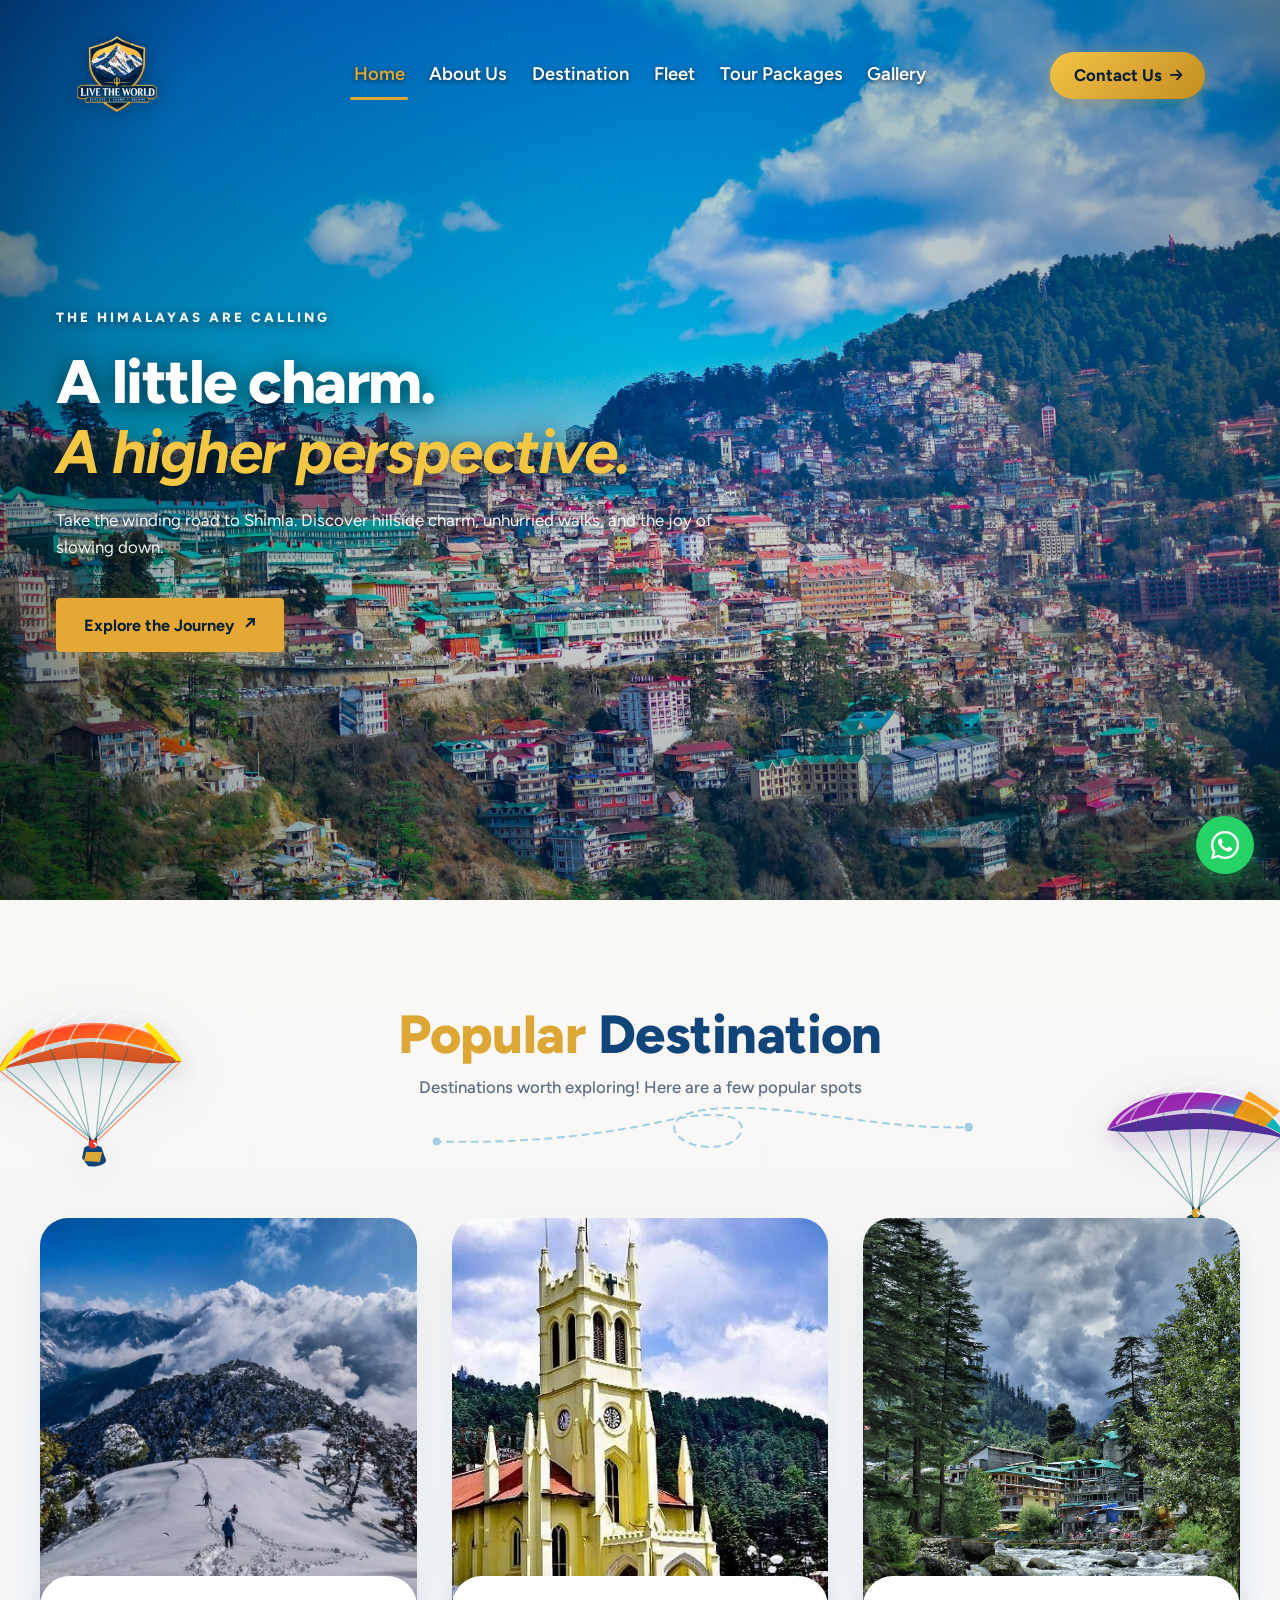
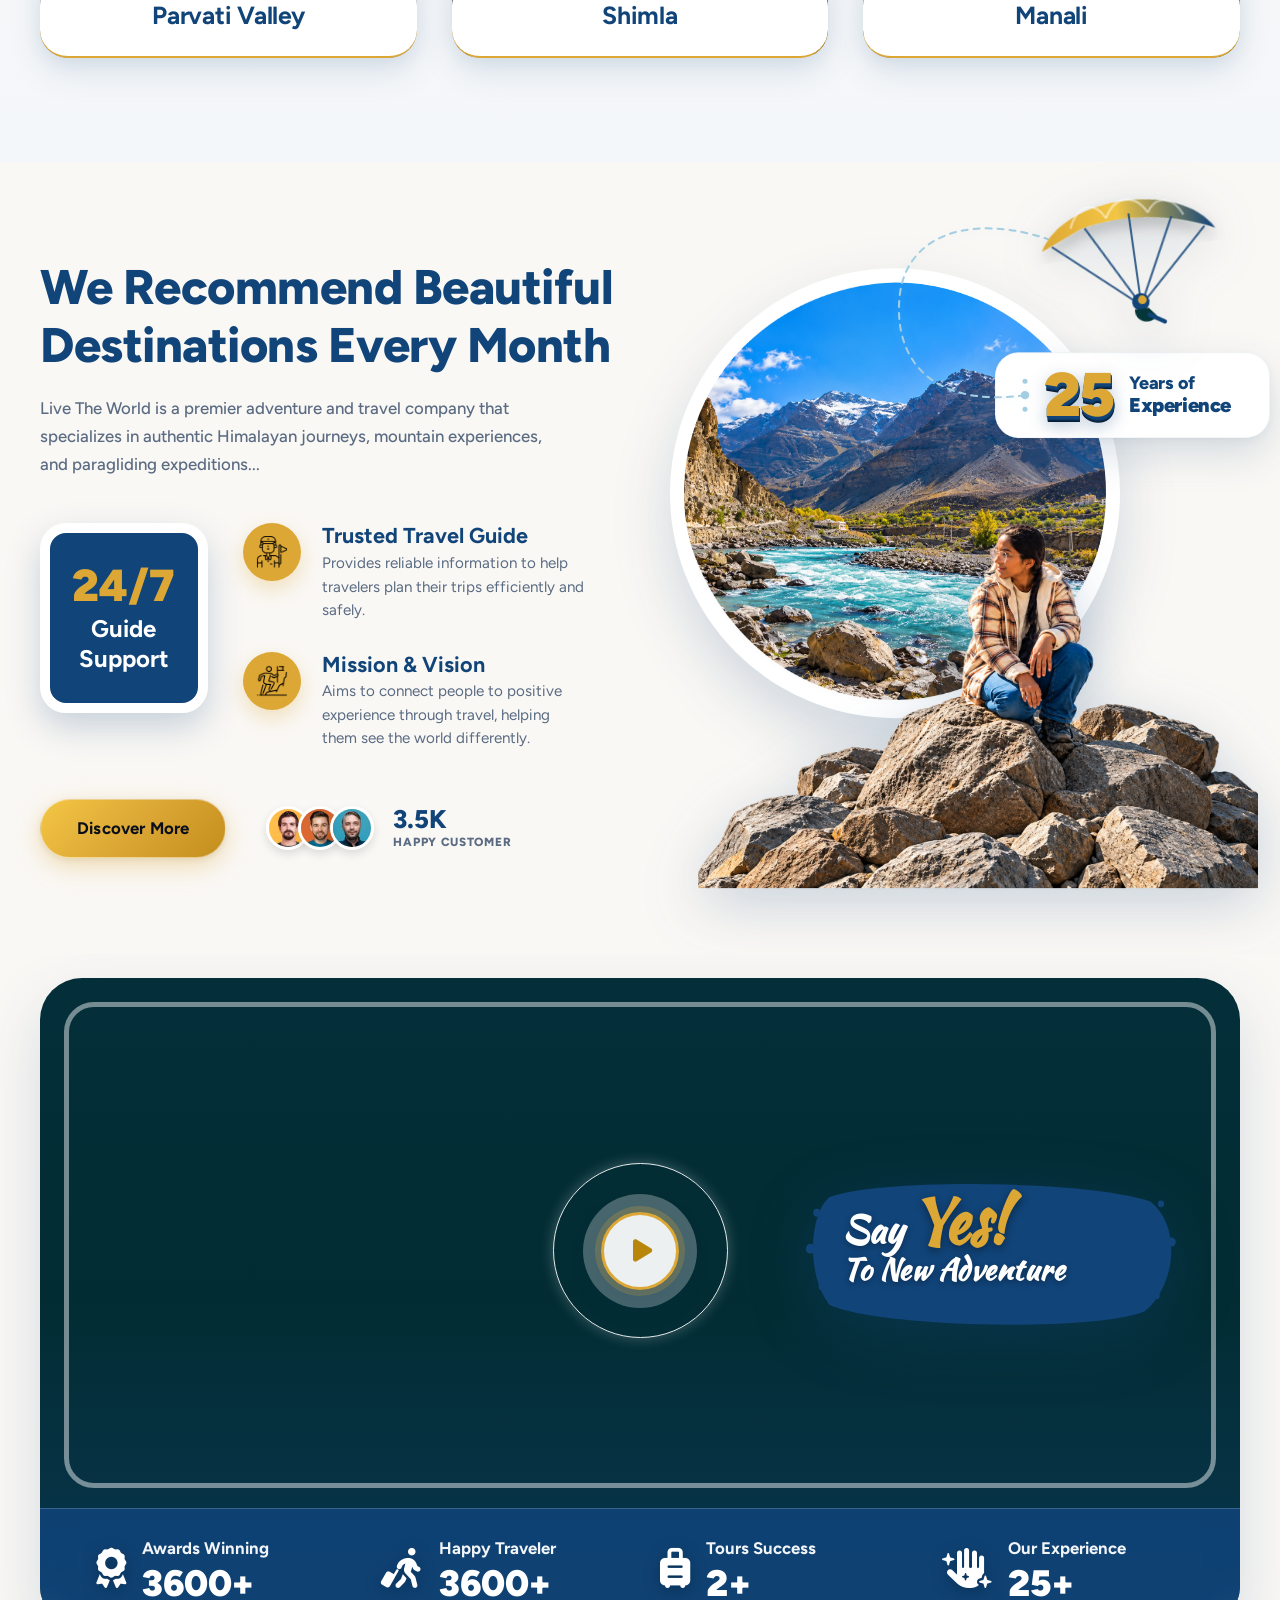
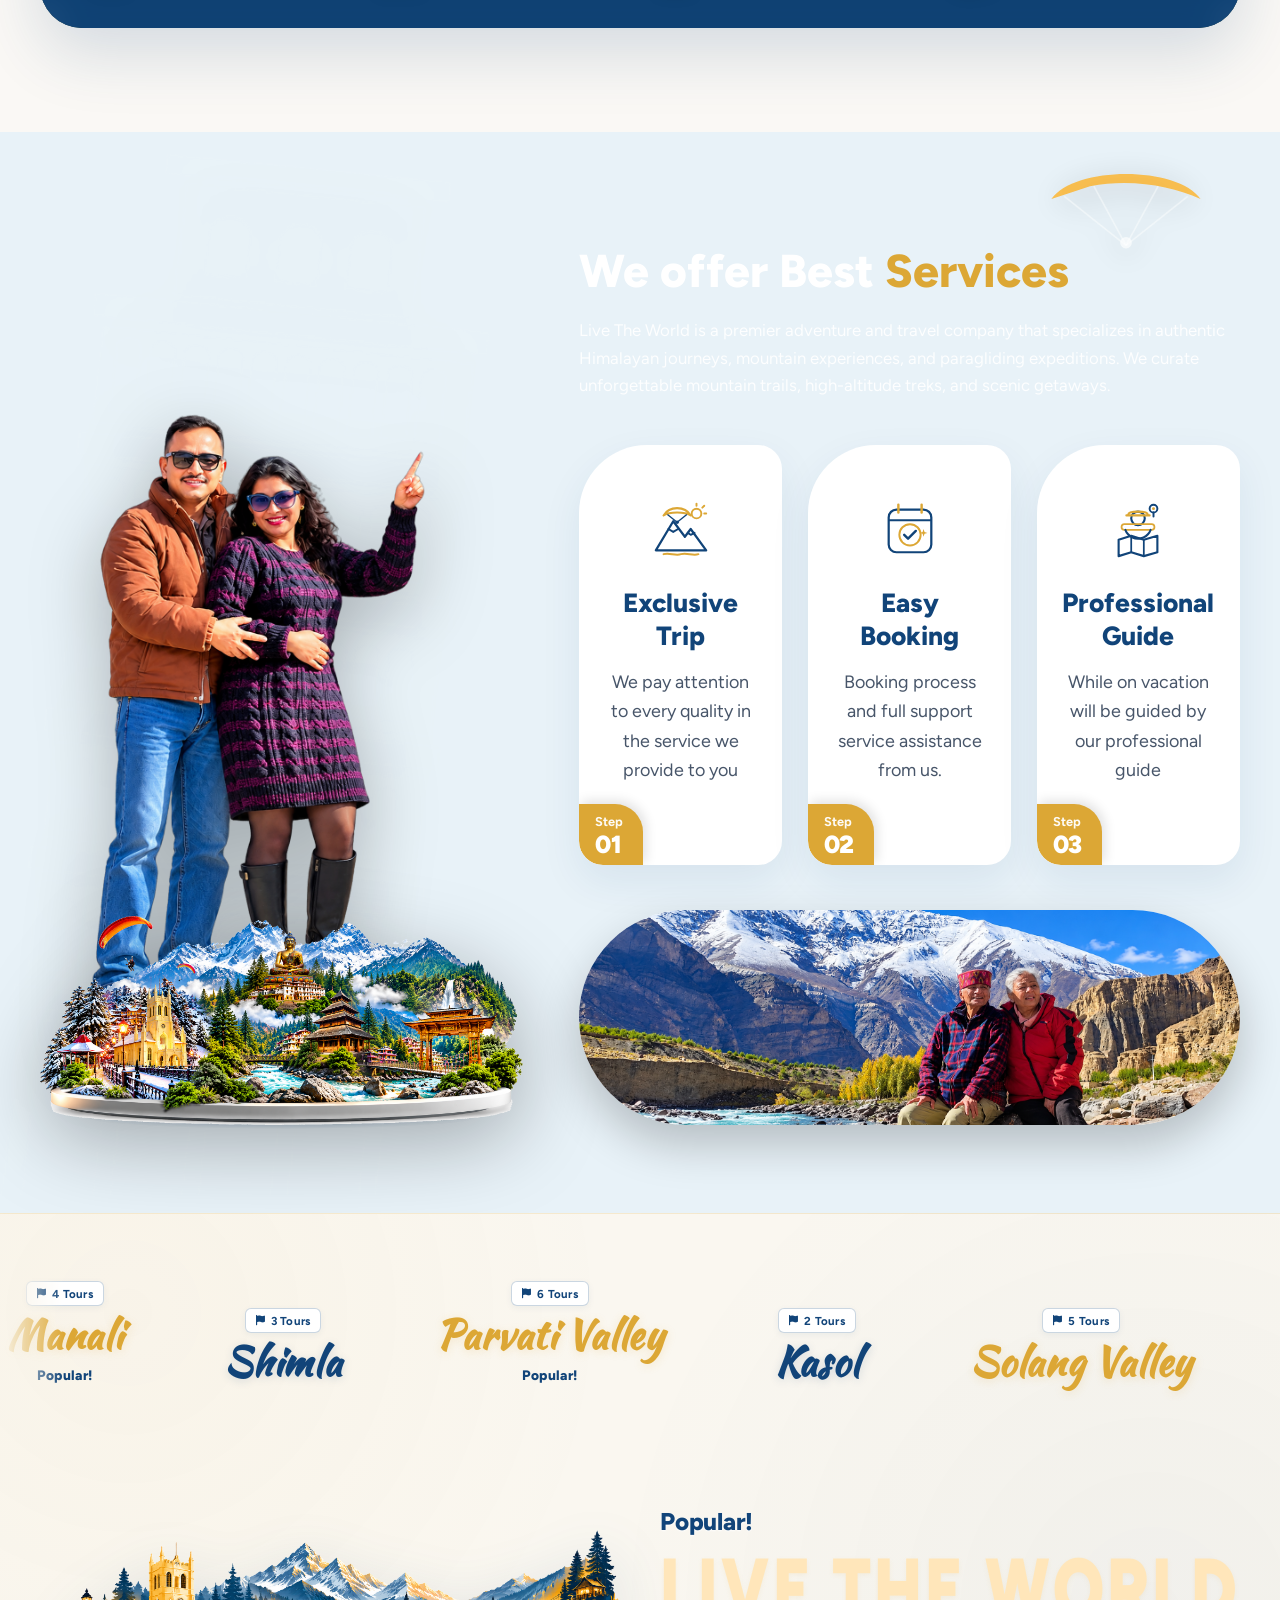
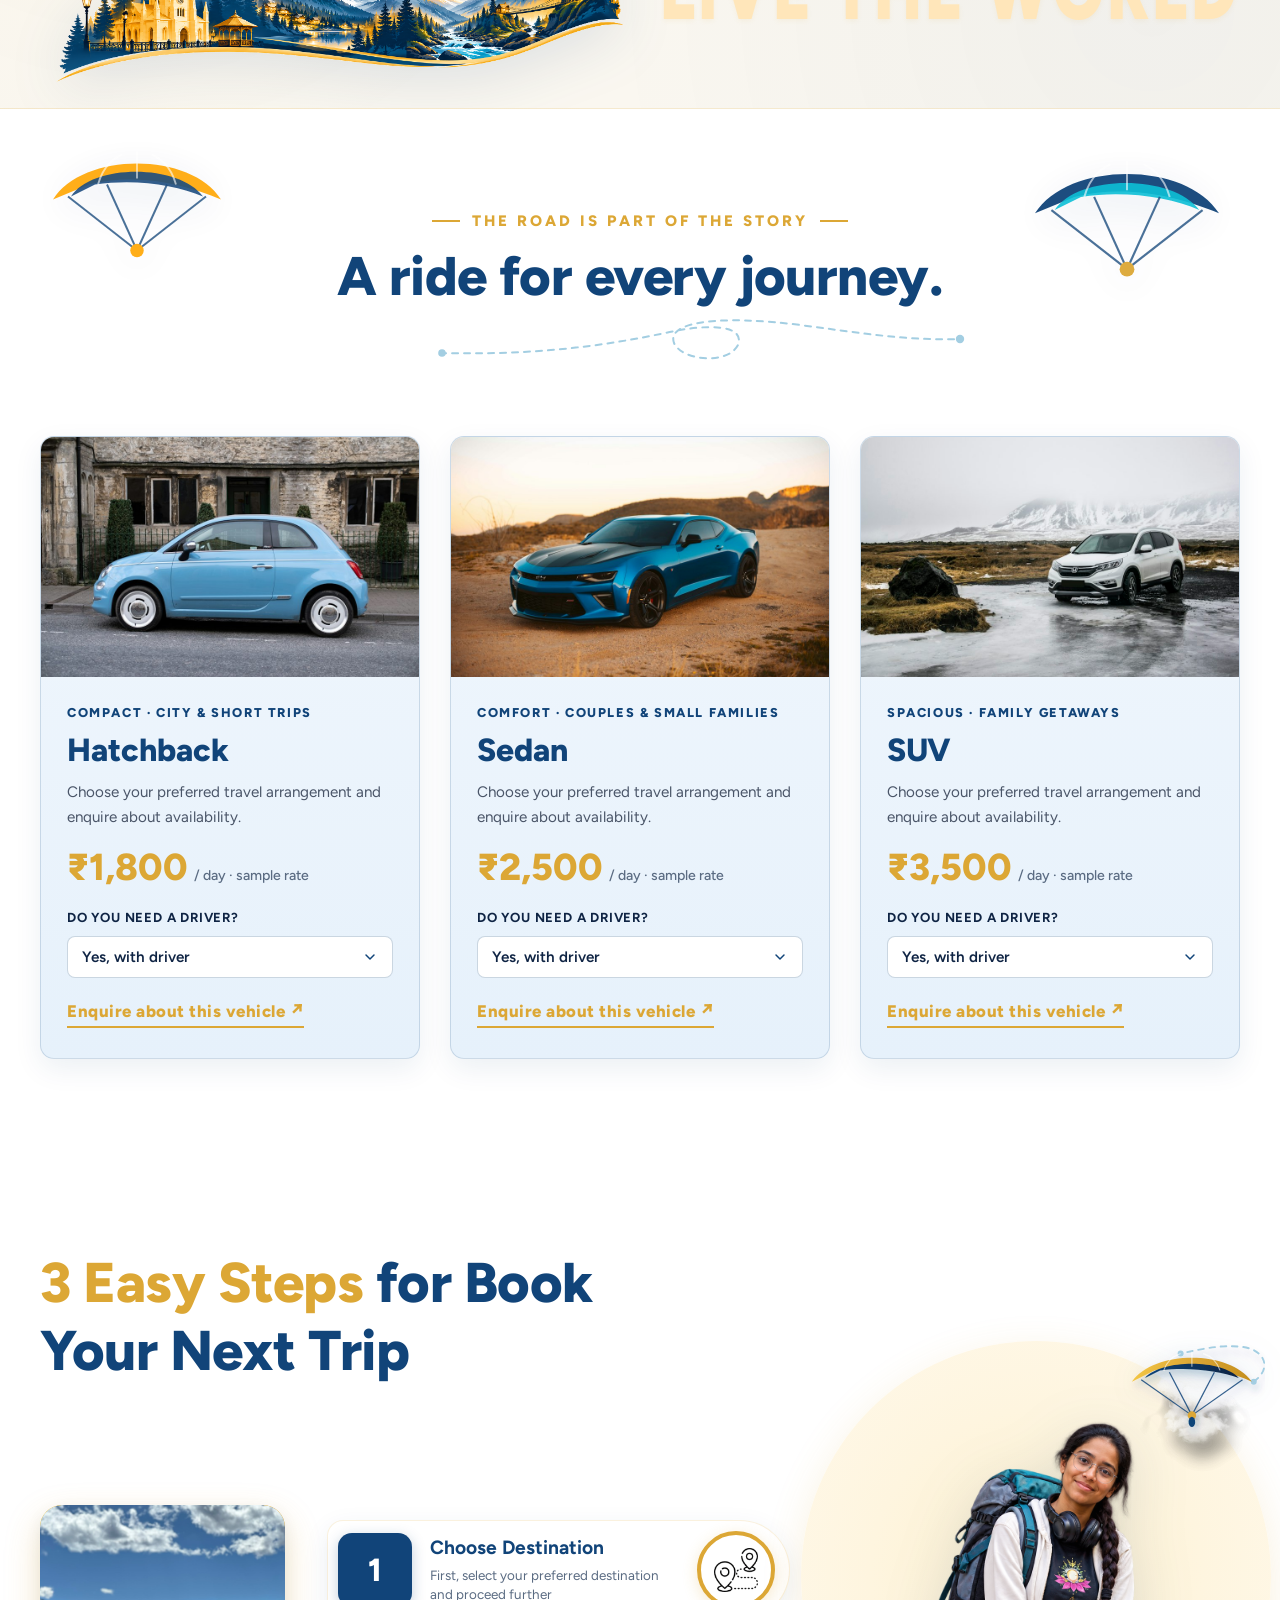
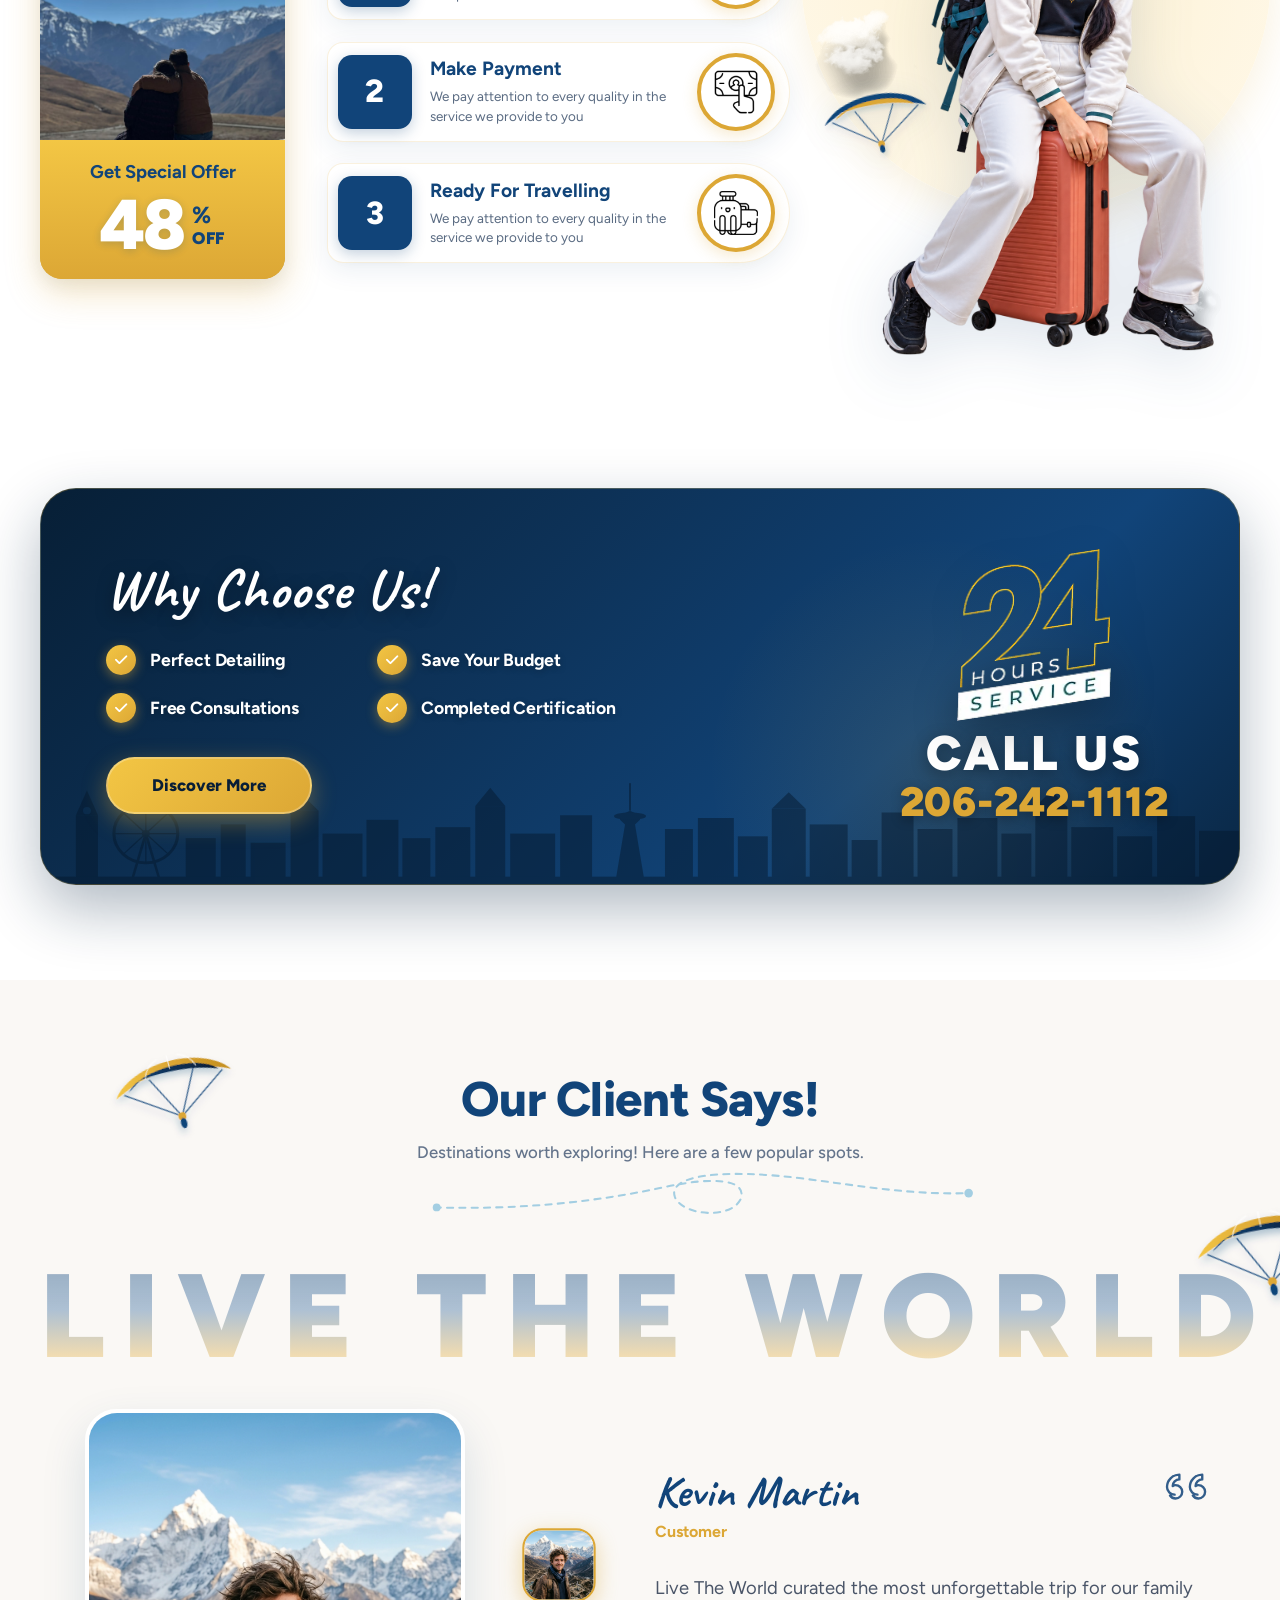
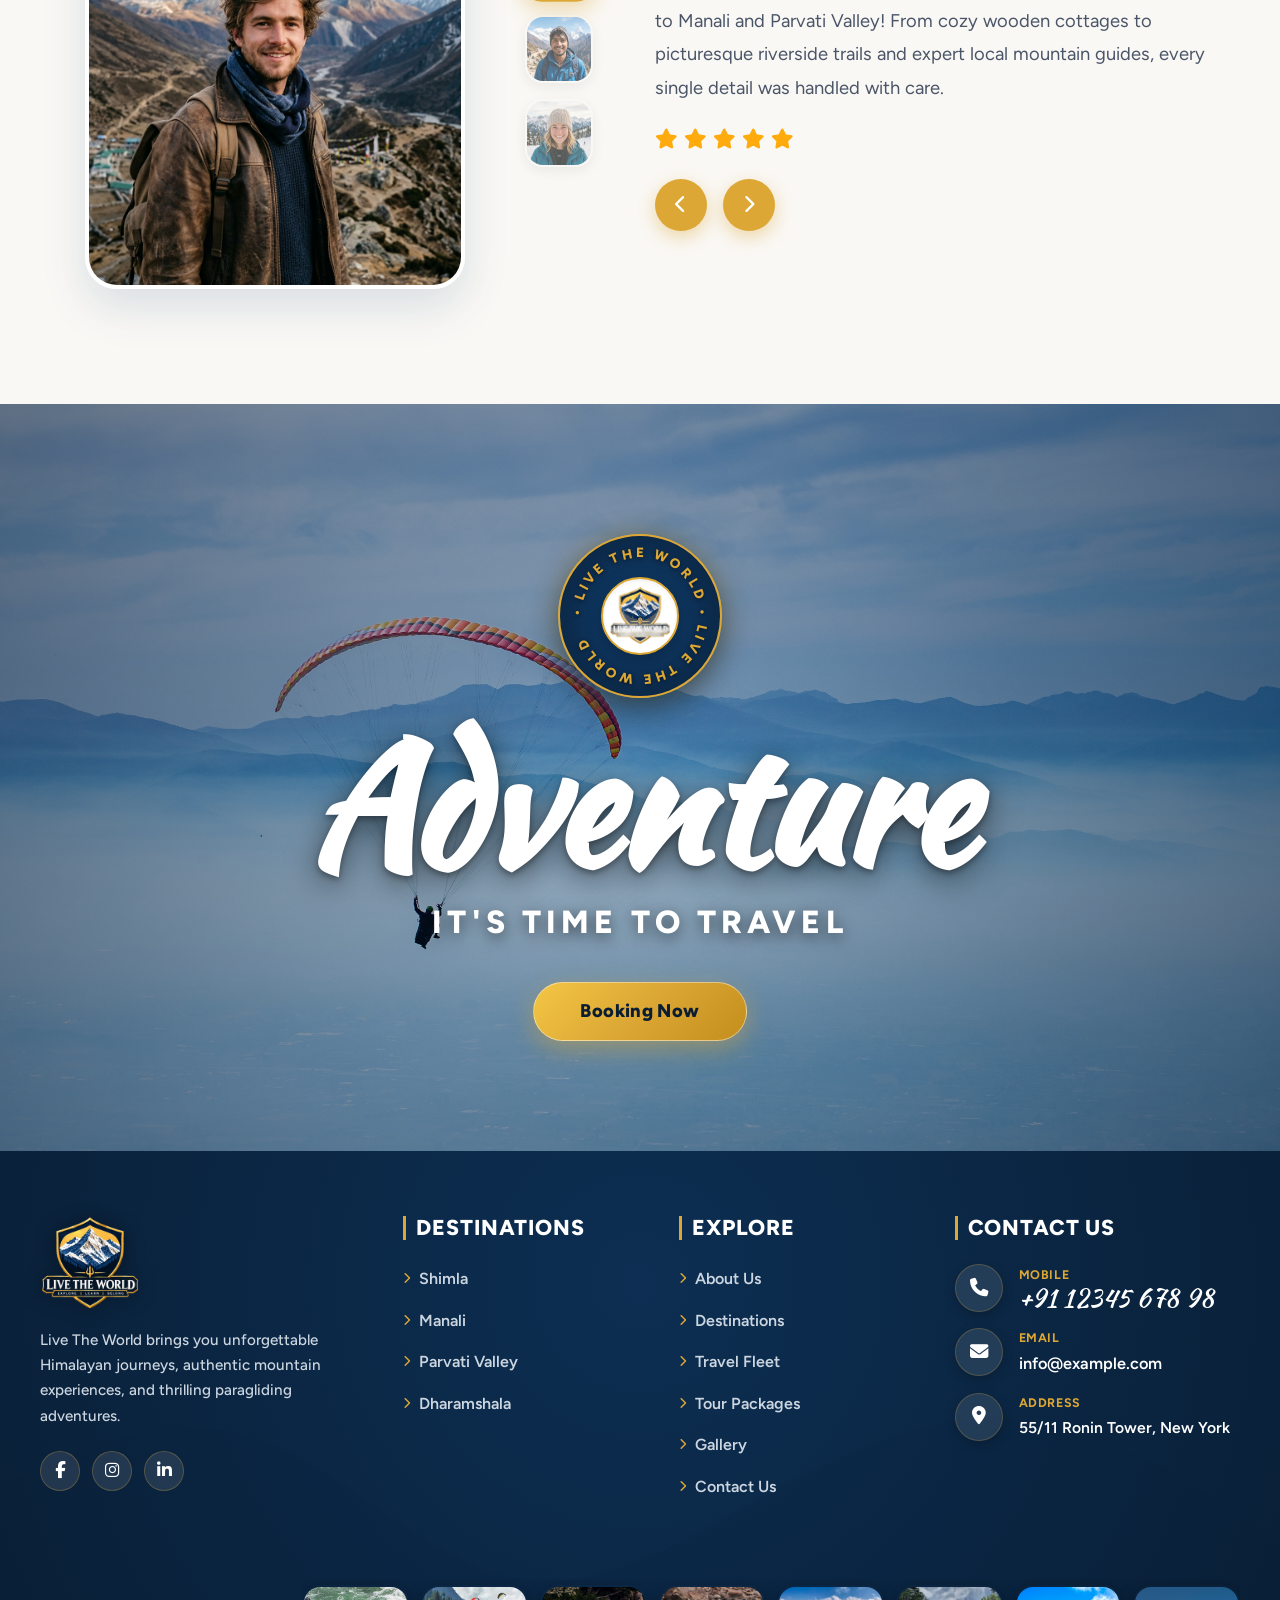
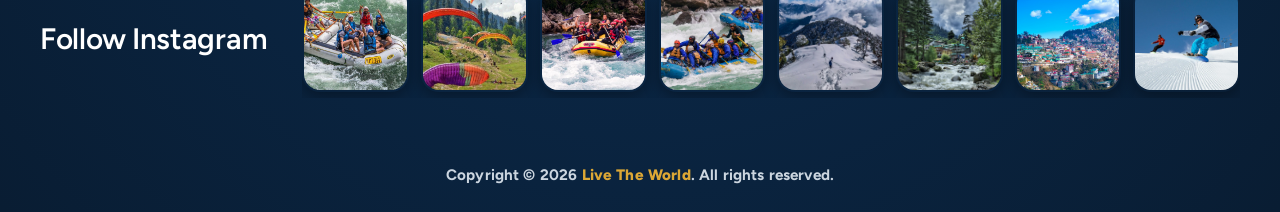
==== commit c1dada17: "finalize - Live the World website" ====
--- a/index.html
+++ b/index.html
@@ -18,7 +18,7 @@
   <link rel="preconnect" href="https://fonts.googleapis.com">
   <link rel="preconnect" href="https://fonts.gstatic.com" crossorigin>
   <link
-    href="https://fonts.googleapis.com/css2?family=Afacad:ital,wght@0,400..700;1,400..700&family=Figtree:ital,wght@0,300..900;1,300..900&family=Kaushan+Script&family=Arizonia&display=swap"
+    href="https://fonts.googleapis.com/css2?family=DM+Sans:ital,wght@0,400;0,500;0,600;0,700;1,400&family=Playfair+Display:ital,wght@0,400;0,500;0,600;0,700;1,400&family=Afacad:ital,wght@0,400..700;1,400..700&family=Figtree:ital,wght@0,300..900;1,300..900&family=Kaushan+Script&family=Arizonia&display=swap"
     rel="stylesheet">
 
   <!-- Main Stylesheet -->
@@ -37,26 +37,52 @@
         <!-- Logo Left Side -->
         <a href="index.html" class="brand-logo-link" title="Live The World">
           <img src="assets/images/logo.png" alt="Live The World Logo" class="brand-logo-img">
-          <div class="brand-text-wrap">
-            <span class="brand-name">Live The <span>World</span></span>
-          </div>
         </a>
 
-        <!-- Menu in the Centre: Home, About, Gallery, Tour Package, Contact Us -->
+        <!-- Menu in the Centre: Home, About Us, Destination, Fleet, Tour Packages, Gallery -->
         <nav class="main-nav" id="mainNav" aria-label="Main Navigation">
-          <a href="index.html" class="nav-link active">Home</a>
-          <a href="about.html" class="nav-link">About Us</a>
-          <a href="gallery.html" class="nav-link">Gallery</a>
-          <a href="tours.html" class="nav-link">Tour Packages</a>
-          <a href="contact.html" class="nav-link">Contact Us</a>
+          <div class="mobile-nav-header">
+            <img src="assets/images/logo.png" alt="Live The World Logo" class="brand-logo-img"
+              style="height: 48px; width: auto;">
+            <button class="mobile-nav-close" id="mobileNavClose" aria-label="Close Navigation Menu">&times;</button>
+          </div>
+          <div class="mobile-nav-links">
+            <a href="index.html" class="nav-link active"><i class="fa-solid fa-house"></i> Home</a>
+            <a href="about.html" class="nav-link"><i class="fa-solid fa-compass"></i> About Us</a>
+            <a href="destinations.html" class="nav-link"><i class="fa-solid fa-mountain-sun"></i> Destination</a>
+            <a href="fleet.html" class="nav-link"><i class="fa-solid fa-car-side"></i> Fleet</a>
+            <a href="tours.html" class="nav-link"><i class="fa-solid fa-map-location-dot"></i> Tour Packages</a>
+            <a href="gallery.html" class="nav-link"><i class="fa-solid fa-images"></i> Gallery</a>
+            <a href="contact.html" class="nav-link mobile-only-link"><i class="fa-solid fa-phone"></i> Contact Us</a>
+          </div>
+          <div class="mobile-nav-footer">
+            <a href="contact.html" class="mobile-cta-btn"><i class="fa-solid fa-phone"></i> Contact Us</a>
+            <div class="mobile-nav-contact">
+              <i class="fa-solid fa-phone"></i> <a href="tel:+911234567898">+91 12345 678 98</a>
+            </div>
+          </div>
         </nav>
 
-        <!-- Right Side Blank to keep Menu Centered -->
-        <div class="navbar-right-blank" aria-hidden="true"></div>
+        <!-- Right Side: Contact Us Button & Mobile Hamburger Toggle Button -->
+        <div class="navbar-right-box">
+          <a href="contact.html" class="navbar-contact-btn">
+            <span>Contact Us</span>
+            <i class="fa-solid fa-arrow-right"></i>
+          </a>
+          <button class="mobile-nav-toggle" id="mobileNavToggle" aria-label="Toggle navigation menu"
+            aria-expanded="false">
+            <span class="hamburger-bar"></span>
+            <span class="hamburger-bar"></span>
+            <span class="hamburger-bar"></span>
+          </button>
+        </div>
 
       </div>
     </div>
   </header>
+
+  <!-- Mobile Navigation Backdrop Overlay -->
+  <div class="mobile-nav-backdrop" id="mobileNavBackdrop"></div>
 
   <!-- ==================== SECTION 2: HERO BANNER & HORIZONTAL DESTINATION SLIDER ==================== -->
   <section class="ltw-hero-banner travlla-hero-banner" id="home">
@@ -65,18 +91,29 @@
     <div class="hero-slider-wrap" id="heroSlider">
       <div class="hero-slider-track" id="heroSliderTrack">
 
-        <!-- Slide 1: Manali -->
+        <!-- Slide 1: Parvati Valley -->
         <div class="hero-slide" data-slide="0">
           <div class="hero-slide-bg">
-            <img src="assets/images/Manali.jpg" alt="Manali Snow Peaks" class="hero-bg-img">
+            <img src="assets/images/bg-parvati.jpg" alt="Parvati Valley Pine Forests" class="hero-bg-img">
             <div class="ltw-banner-overlay travlla-banner-overlay"></div>
           </div>
           <div class="hero-center-wrapper">
-            <div class="hero-text-block">
-              <span class="trv-banner-explore-script">Explore</span>
-              <div class="trv-banner-text-mid">
-                <h1 class="trv-banner-text-large">Manali</h1>
-                <img src="assets/images/butterfly.gif" alt="Flapping Butterfly" class="ltw-butterfly-anim trv-butterfly-anim">
+            <div class="hero-slide-content">
+              <div class="hero-eyebrow">
+                THE HIMALAYAS ARE CALLING
+              </div>
+              <h1 class="hero-headline">
+                <span class="headline-primary">Lose yourself.</span>
+                <span class="headline-accent">Find your world.</span>
+              </h1>
+              <p class="hero-subtext">
+                Follow the river. Wander through pine forests. Find a little more of yourself in Parvati Valley.
+              </p>
+              <div class="hero-actions-row">
+                <a href="about.html" class="hero-btn-primary">
+                  <span>Explore the Journey</span>
+                  <span class="btn-arrow">&#x2197;</span>
+                </a>
               </div>
             </div>
           </div>
@@ -85,49 +122,83 @@
         <!-- Slide 2: Shimla -->
         <div class="hero-slide" data-slide="1">
           <div class="hero-slide-bg">
-            <img src="assets/images/bg-shimla.jpg" alt="Shimla Queen of Hills" class="hero-bg-img">
+            <img src="assets/images/bg-shimla.jpg" alt="Shimla Hillside Retreat" class="hero-bg-img">
             <div class="ltw-banner-overlay travlla-banner-overlay"></div>
           </div>
           <div class="hero-center-wrapper">
-            <div class="hero-text-block">
-              <span class="trv-banner-explore-script">Explore</span>
-              <div class="trv-banner-text-mid">
-                <h1 class="trv-banner-text-large">Shimla</h1>
-                <img src="assets/images/butterfly.gif" alt="Flapping Butterfly" class="ltw-butterfly-anim trv-butterfly-anim">
-              </div>
-            </div>
-          </div>
-        </div>
-
-        <!-- Slide 3: Parvati Valley -->
+            <div class="hero-slide-content">
+              <div class="hero-eyebrow">
+                THE HIMALAYAS ARE CALLING
+              </div>
+              <h1 class="hero-headline">
+                <span class="headline-primary">A little charm.</span>
+                <span class="headline-accent">A higher perspective.</span>
+              </h1>
+              <p class="hero-subtext">
+                Take the winding road to Shimla. Discover hillside charm, unhurried walks, and the joy of slowing down.
+              </p>
+              <div class="hero-actions-row">
+                <a href="about.html" class="hero-btn-primary">
+                  <span>Explore the Journey</span>
+                  <span class="btn-arrow">&#x2197;</span>
+                </a>
+              </div>
+            </div>
+          </div>
+        </div>
+
+        <!-- Slide 3: Manali -->
         <div class="hero-slide" data-slide="2">
           <div class="hero-slide-bg">
-            <img src="assets/images/bg-parvati.jpg" alt="Parvati Valley Magic" class="hero-bg-img">
+            <img src="assets/images/Manali.jpg" alt="Manali Snow Peaks & Mountain Roads" class="hero-bg-img">
             <div class="ltw-banner-overlay travlla-banner-overlay"></div>
           </div>
           <div class="hero-center-wrapper">
-            <div class="hero-text-block">
-              <span class="trv-banner-explore-script">Explore</span>
-              <div class="trv-banner-text-mid">
-                <h1 class="trv-banner-text-large trv-banner-text-singleline">Parvati Valley</h1>
-                <img src="assets/images/butterfly.gif" alt="Flapping Butterfly" class="ltw-butterfly-anim trv-butterfly-anim">
-              </div>
-            </div>
-          </div>
-        </div>
-
-        <!-- Slide 4 (Seamless Loop Clone of Slide 1): Manali -->
+            <div class="hero-slide-content">
+              <div class="hero-eyebrow">
+                THE HIMALAYAS ARE CALLING
+              </div>
+              <h1 class="hero-headline">
+                <span class="headline-primary">Chase the peaks.</span>
+                <span class="headline-accent">Keep the memories.</span>
+              </h1>
+              <p class="hero-subtext">
+                Let Manali bring out your adventurous side. Mountain roads, beautiful valleys, and a world waiting to be
+                explored.
+              </p>
+              <div class="hero-actions-row">
+                <a href="about.html" class="hero-btn-primary">
+                  <span>Explore the Journey</span>
+                  <span class="btn-arrow">&#x2197;</span>
+                </a>
+              </div>
+            </div>
+          </div>
+        </div>
+
+        <!-- Slide 4 (Seamless Loop Clone of Slide 1): Parvati Valley -->
         <div class="hero-slide hero-slide-clone" data-slide="3" aria-hidden="true">
           <div class="hero-slide-bg">
-            <img src="assets/images/Manali.jpg" alt="Manali Snow Peaks" class="hero-bg-img">
+            <img src="assets/images/bg-parvati.jpg" alt="Parvati Valley Pine Forests" class="hero-bg-img">
             <div class="ltw-banner-overlay travlla-banner-overlay"></div>
           </div>
           <div class="hero-center-wrapper">
-            <div class="hero-text-block">
-              <span class="trv-banner-explore-script">Explore</span>
-              <div class="trv-banner-text-mid">
-                <h1 class="trv-banner-text-large">Manali</h1>
-                <img src="assets/images/butterfly.gif" alt="Flapping Butterfly" class="ltw-butterfly-anim trv-butterfly-anim">
+            <div class="hero-slide-content">
+              <div class="hero-eyebrow">
+                THE HIMALAYAS ARE CALLING
+              </div>
+              <h1 class="hero-headline">
+                <span class="headline-primary">Lose yourself.</span>
+                <span class="headline-accent">Find your world.</span>
+              </h1>
+              <p class="hero-subtext">
+                Follow the river. Wander through pine forests. Find a little more of yourself in Parvati Valley.
+              </p>
+              <div class="hero-actions-row">
+                <a href="about.html" class="hero-btn-primary">
+                  <span>Explore the Journey</span>
+                  <span class="btn-arrow">&#x2197;</span>
+                </a>
               </div>
             </div>
           </div>
@@ -291,11 +362,12 @@
         <div class="tours-paraglider-trail-wrap" aria-hidden="true">
           <svg class="tours-paraglider-trail-svg" viewBox="0 0 740 85" fill="none" xmlns="http://www.w3.org/2000/svg">
             <!-- Dotted looping thread -->
-            <path d="M 170 54 C 250 56, 320 50, 395 34 C 440 24, 475 26, 468 46 C 458 66, 412 62, 404 44 C 396 22, 452 16, 530 26 C 585 33, 635 42, 690 40"
+            <path
+              d="M 170 54 C 250 56, 320 50, 395 34 C 440 24, 475 26, 468 46 C 458 66, 412 62, 404 44 C 396 22, 452 16, 530 26 C 585 33, 635 42, 690 40"
               stroke="#A3CEE2" stroke-width="2" stroke-dasharray="6 6" fill="none" stroke-linecap="round" />
             <circle cx="172" cy="54" r="3.8" fill="#A3CEE2" />
             <circle cx="690" cy="40" r="4.2" fill="#A3CEE2" />
-            
+
             <!-- Flying Paraglider at the start of the thread -->
             <g class="tours-thread-paraglider" transform="translate(130, 30) rotate(-12) scale(0.42)">
               <path d="M 12 36 C 30 8, 110 8, 128 36 C 105 26, 75 20, 42 26 Z" fill="#DCA735" />
@@ -318,9 +390,9 @@
           <div class="card-image-wrap">
             <img src="assets/images/bg-parvati.jpg" alt="Parvati Valley" class="destination-img">
           </div>
-          <div class="card-pill-btn">
+          <a href="parvati-valley-escape.html" class="card-pill-btn" title="View Parvati Valley Escape">
             <span>Parvati Valley</span>
-          </div>
+          </a>
         </div>
 
         <!-- Card 3: Shimla -->
@@ -328,9 +400,9 @@
           <div class="card-image-wrap">
             <img src="assets/images/bg-shimla-img.jpg" alt="Shimla" class="destination-img">
           </div>
-          <div class="card-pill-btn">
+          <a href="shimla-hill-retreat.html" class="card-pill-btn" title="View Shimla Hill Retreat">
             <span>Shimla</span>
-          </div>
+          </a>
         </div>
 
         <!-- Card 4: Manali Peaks -->
@@ -338,9 +410,9 @@
           <div class="card-image-wrap">
             <img src="assets/images/Manali.jpg" alt="Manali Snow Peaks" class="destination-img">
           </div>
-          <div class="card-pill-btn">
+          <a href="manali-mountain-adventure.html" class="card-pill-btn" title="View Manali Mountain Adventure">
             <span>Manali</span>
-          </div>
+          </a>
         </div>
 
       </div>
@@ -363,7 +435,8 @@
         </h2>
 
         <p class="about-lead">
-          Live The World is a premier adventure and travel company that specializes in authentic Himalayan journeys, mountain experiences, and paragliding expeditions...
+          Live The World is a premier adventure and travel company that specializes in authentic Himalayan journeys,
+          mountain experiences, and paragliding expeditions...
         </p>
 
         <!-- Feature Block: 24/7 Badge + Feature List -->
@@ -408,7 +481,7 @@
 
         <!-- Bottom Actions: Discover More Button & Happy Customers -->
         <div class="about-bottom-actions">
-          <a href="#destinations" class="btn-discover-more">Discover More</a>
+          <a href="about.html" class="btn-discover-more">Discover More</a>
 
           <div class="happy-customers-wrap">
             <div class="avatar-stack">
@@ -434,26 +507,25 @@
           <!-- Floating "25 Years of Experience" Badge Connected to Paraglider with Dotted Thread -->
           <div class="exp-badge-container">
 
-            <!-- Connected Dotted Thread & Anchor Dots SVG -->
+            <!-- Connected Dotted Thread & Anchor Dots SVG (Matching Section 3 Style) -->
             <svg class="exp-connecting-thread" viewBox="0 0 390 235" fill="none" xmlns="http://www.w3.org/2000/svg">
               <!-- Dotted loop thread originating from middle anchor dot and connecting directly to paraglider -->
-              <path class="thread-path" d="M 145 192 C 50 205, 12 155, 20 90 C 28 32, 90 10, 168 36" stroke="#114479"
-                stroke-width="2.5" stroke-dasharray="7 6" stroke-linecap="round" />
-              <!-- Left Anchor 3-Dots Alignment (: • :) exactly as in reference -->
-              <circle cx="145" cy="178" r="2.5" fill="#114479" />
-              <circle cx="145" cy="192" r="4.5" fill="#114479" />
-              <circle cx="145" cy="206" r="2.5" fill="#114479" />
+              <path class="thread-path" d="M 145 192 C 50 205, 12 155, 20 90 C 28 32, 90 10, 168 36" stroke="#A3CEE2"
+                stroke-width="2" stroke-dasharray="6 6" stroke-linecap="round" />
+              <!-- Left Anchor 3-Dots Alignment (: • :) in Section 3 style -->
+              <circle cx="145" cy="178" r="2.5" fill="#A3CEE2" />
+              <circle cx="145" cy="192" r="4.2" fill="#A3CEE2" />
+              <circle cx="145" cy="206" r="2.5" fill="#A3CEE2" />
             </svg>
 
-            <!-- Authentic Himalayan Adventure Paraglider (NO Airplane!) -->
+            <!-- Authentic Himalayan Adventure Paraglider (Matching Section 3 Brand Colors) -->
             <div class="exp-paraglider-rider" aria-label="Himalayan Paraglider">
               <svg width="215" height="175" viewBox="0 0 120 100" fill="none" xmlns="http://www.w3.org/2000/svg">
                 <defs>
                   <linearGradient id="expParagliderWing" x1="0%" y1="0%" x2="100%" y2="0%">
-                    <stop offset="0%" stop-color="#FF3838" />
-                    <stop offset="30%" stop-color="#FF9F1C" />
-                    <stop offset="65%" stop-color="#2EC4B6" />
-                    <stop offset="100%" stop-color="#023047" />
+                    <stop offset="0%" stop-color="#DCA735" />
+                    <stop offset="45%" stop-color="#F3C644" />
+                    <stop offset="100%" stop-color="#114479" />
                   </linearGradient>
                   <filter id="gliderShad" x="-20%" y="-20%" width="150%" height="150%">
                     <feDropShadow dx="0" dy="5" stdDeviation="4" flood-color="rgba(0,0,0,0.2)" />
@@ -652,8 +724,7 @@
       <!-- Left Column: Traveler Man (Left-Man-Image.webp) & Sticky 3D Diorama (combination.png) -->
       <div class="services-visual-col">
         <div class="services-man-wrapper">
-          <img src="assets/images/Left-Man-Image.webp" alt="Traveler discovering best services"
-            class="services-man-img">
+          <img src="assets/images/couple-img.png" alt="Traveler discovering best services" class="services-man-img">
         </div>
         <div class="services-diorama-sticky">
           <img src="assets/images/combination.png" alt="Travel Wonders Diorama" class="diorama-sticky-img">
@@ -667,7 +738,9 @@
         <div class="services-header-block">
           <h2 class="services-heading">We offer Best <span class="text-orange">Services</span></h2>
           <p class="services-lead">
-            Live The World is a premier adventure and travel company that specializes in authentic Himalayan journeys, mountain experiences, and paragliding expeditions. We curate unforgettable mountain trails, high-altitude treks, and scenic getaways.
+            Live The World is a premier adventure and travel company that specializes in authentic Himalayan journeys,
+            mountain experiences, and paragliding expeditions. We curate unforgettable mountain trails, high-altitude
+            treks, and scenic getaways.
           </p>
         </div>
 
@@ -677,7 +750,34 @@
           <!-- Card 1: Exclusive Trip -->
           <div class="service-step-card">
             <div class="step-icon-wrap icon-blue">
-              <img src="assets/images/ship.webp" alt="Exclusive Trip" class="step-card-icon-img" width="64" height="64">
+              <!-- Mountain Peaks with Soaring Paraglider & Golden Sun (No Ship) -->
+              <svg class="step-card-icon-svg" width="62" height="62" viewBox="0 0 64 64" fill="none"
+                xmlns="http://www.w3.org/2000/svg" aria-label="Exclusive Mountain Trip Icon">
+                <!-- Radiant Sun in Top-Right -->
+                <circle cx="48" cy="16" r="5" stroke="#DCA735" stroke-width="2" fill="none" />
+                <line x1="48" y1="8" x2="48" y2="6" stroke="#DCA735" stroke-width="2" stroke-linecap="round" />
+                <line x1="56" y1="16" x2="58" y2="16" stroke="#DCA735" stroke-width="2" stroke-linecap="round" />
+                <line x1="54" y1="10" x2="56" y2="8" stroke="#DCA735" stroke-width="2" stroke-linecap="round" />
+
+                <!-- Majestic Himalayan Mountain Peaks -->
+                <path d="M6 54L24 24L36 40L42 32L58 54H6Z" stroke="#114479" stroke-width="2.3" stroke-linecap="round"
+                  stroke-linejoin="round" />
+                <path d="M19 32L24 35L29 32" stroke="#114479" stroke-width="2" stroke-linecap="round"
+                  stroke-linejoin="round" />
+                <path d="M39 36L42 38L46 36" stroke="#114479" stroke-width="2" stroke-linecap="round"
+                  stroke-linejoin="round" />
+
+                <!-- Soaring Paraglider Above Peaks -->
+                <path d="M14 18C20 8 36 8 42 18C36 14 20 14 14 18Z" stroke="#DCA735" stroke-width="2.2"
+                  stroke-linecap="round" stroke-linejoin="round" fill="none" />
+                <line x1="18" y1="17" x2="28" y2="25" stroke="#114479" stroke-width="1.4" />
+                <line x1="38" y1="17" x2="28" y2="25" stroke="#114479" stroke-width="1.4" />
+                <circle cx="28" cy="25" r="1.8" fill="#114479" />
+
+                <!-- Base Mountain Stream / Trail -->
+                <path d="M14 58C20 56 26 60 32 58C38 56 44 60 50 58" stroke="#DCA735" stroke-width="2"
+                  stroke-linecap="round" />
+              </svg>
             </div>
             <h3 class="step-title">Exclusive Trip</h3>
             <p class="step-desc">We pay attention to every quality in the service we provide to you</p>
@@ -691,8 +791,25 @@
           <!-- Card 2: Easy Booking -->
           <div class="service-step-card">
             <div class="step-icon-wrap icon-orange">
-              <img src="assets/images/plane-booking.webp" alt="Easy Booking" class="step-card-icon-img" width="64"
-                height="64">
+              <!-- Calendar Ticket Pass with Confirmed Checkmark (No Airplane) -->
+              <svg class="step-card-icon-svg" width="62" height="62" viewBox="0 0 64 64" fill="none"
+                xmlns="http://www.w3.org/2000/svg" aria-label="Easy Booking Icon">
+                <!-- Calendar Ticket Frame -->
+                <rect x="10" y="12" width="44" height="44" rx="8" stroke="#114479" stroke-width="2.3" fill="none" />
+                <!-- Binder Rings at Top -->
+                <line x1="20" y1="7" x2="20" y2="15" stroke="#DCA735" stroke-width="2.5" stroke-linecap="round" />
+                <line x1="44" y1="7" x2="44" y2="15" stroke="#DCA735" stroke-width="2.5" stroke-linecap="round" />
+                <!-- Header Divider Bar -->
+                <line x1="10" y1="23" x2="54" y2="23" stroke="#114479" stroke-width="2" />
+
+                <!-- Confirmed Checkmark Circle -->
+                <circle cx="32" cy="38" r="11" stroke="#DCA735" stroke-width="2" fill="none" />
+                <path d="M26 38L30 42L38 34" stroke="#114479" stroke-width="2.5" stroke-linecap="round"
+                  stroke-linejoin="round" />
+
+                <!-- Instant Booking Accent Star -->
+                <path d="M46 32L47 35L50 36L47 37L46 40L45 37L42 36L45 35Z" fill="#DCA735" />
+              </svg>
             </div>
             <h3 class="step-title">Easy Booking</h3>
             <p class="step-desc">Booking process and full support service assistance from us.</p>
@@ -706,8 +823,33 @@
           <!-- Card 3: Professional Guide -->
           <div class="service-step-card">
             <div class="step-icon-wrap icon-green">
-              <img src="assets/images/guide-icon.webp" alt="Professional Guide" class="step-card-icon-img" width="64"
-                height="64">
+              <!-- Professional Himalayan Mountain Guide with Map & Pin -->
+              <svg class="step-card-icon-svg" width="62" height="62" viewBox="0 0 64 64" fill="none"
+                xmlns="http://www.w3.org/2000/svg" aria-label="Professional Mountain Guide Icon">
+                <!-- Guide Head & Explorer Cap -->
+                <circle cx="32" cy="21" r="7" stroke="#114479" stroke-width="2.2" fill="none" />
+                <path d="M22 17C22 13 42 13 42 17" stroke="#DCA735" stroke-width="2.2" stroke-linecap="round" />
+                <path d="M20 18H44" stroke="#DCA735" stroke-width="2.2" stroke-linecap="round" />
+
+                <!-- Backpack Bedroll Behind Shoulders -->
+                <rect x="15" y="27" width="34" height="6" rx="3" stroke="#DCA735" stroke-width="1.8" fill="none" />
+
+                <!-- Shoulders & Torso -->
+                <path d="M19 33C19 33 22 42 32 42C42 42 45 33 45 33" stroke="#114479" stroke-width="2.2"
+                  stroke-linecap="round" />
+
+                <!-- Unfolded Mountain Map Held by Guide -->
+                <path d="M12 43L25 39L38 43L52 39V56L38 60L25 56L12 60V43Z" stroke="#114479" stroke-width="2.2"
+                  stroke-linecap="round" stroke-linejoin="round" fill="none" />
+                <!-- Map Fold Lines -->
+                <line x1="25" y1="39" x2="25" y2="56" stroke="#114479" stroke-width="1.8" />
+                <line x1="38" y1="43" x2="38" y2="60" stroke="#114479" stroke-width="1.8" />
+
+                <!-- Location Pin Marker -->
+                <circle cx="48" cy="11" r="4" stroke="#114479" stroke-width="2" fill="none" />
+                <path d="M48 15V19" stroke="#114479" stroke-width="2" stroke-linecap="round" />
+                <circle cx="48" cy="11" r="1.5" fill="#DCA735" />
+              </svg>
             </div>
             <h3 class="step-title">Professional Guide</h3>
             <p class="step-desc">While on vacation will be guided by our professional guide</p>
@@ -723,7 +865,7 @@
         <!-- Bottom Oblong Landscape Pill (landscape-pic.webp) -->
         <div class="services-landscape-pill-wrap">
           <div class="services-landscape-pill">
-            <img src="assets/images/landscape-pic.webp" alt="Tropical Island Panoramic View" class="landscape-pill-img">
+            <img src="assets/images/senior-couple.png" alt="Tropical Island Panoramic View" class="landscape-pill-img">
           </div>
         </div>
 
@@ -868,8 +1010,8 @@
     </div>
   </section>
 
-  <!-- ==================== SECTION 8: EXPLORE POPULAR TOURS ==================== -->
-  <section class="popular-tours-section" id="tours">
+  <!-- ==================== SECTION 8: A RIDE FOR EVERY JOURNEY (FLEET TOURS) ==================== -->
+  <section class="popular-tours-section light-vehicle-section" id="tours">
     <!-- Ambient Floating Paragliders in Sky -->
     <div class="tours-sky-paraglider tours-glider-left" aria-hidden="true">
       <svg width="210" height="155" viewBox="0 0 140 100" fill="none" xmlns="http://www.w3.org/2000/svg">
@@ -902,22 +1044,23 @@
     </div>
 
     <div class="site-container">
-      <div class="section-header-center">
-        <h2 class="section-main-heading">Explore Popular <span class="text-gold">Tours!</span></h2>
-        <p class="section-desc-center">Discover handcrafted Himalayan getaways designed for adventure, peace, and
-          unforgettable moments.</p>
-
-        <!-- Dotted Flight Thread Loop with Paragliders -->
+      <!-- Section Header Centered with Dotted Paraglider Thread Trail (Matching 3rd Section) -->
+      <div class="light-fleet-header-center">
+        <span class="light-fleet-eyebrow">THE ROAD IS PART OF THE STORY</span>
+        <h2 class="light-fleet-title">A ride for every journey.</h2>
+
+        <!-- Dotted Flight Thread Loop with Soaring Paraglider (Matching Section 3) -->
         <div class="tours-paraglider-trail-wrap" aria-hidden="true">
-          <svg class="tours-paraglider-trail-svg" viewBox="0 0 740 95" fill="none" xmlns="http://www.w3.org/2000/svg">
+          <svg class="tours-paraglider-trail-svg" viewBox="0 0 740 85" fill="none" xmlns="http://www.w3.org/2000/svg">
             <!-- Dotted looping thread -->
-            <path d="M 170 54 C 250 56, 320 50, 395 34 C 440 24, 475 26, 468 46 C 458 66, 412 62, 404 44 C 396 22, 452 16, 530 26 C 585 33, 635 42, 690 40"
+            <path
+              d="M 170 54 C 250 56, 320 50, 395 34 C 440 24, 475 26, 468 46 C 458 66, 412 62, 404 44 C 396 22, 452 16, 530 26 C 585 33, 635 42, 690 40"
               stroke="#A3CEE2" stroke-width="2" stroke-dasharray="6 6" fill="none" stroke-linecap="round" />
             <circle cx="172" cy="54" r="3.8" fill="#A3CEE2" />
             <circle cx="690" cy="40" r="4.2" fill="#A3CEE2" />
-            
-            <!-- Flying Paraglider 1 at the start of the thread -->
-            <g class="tours-thread-paraglider" transform="translate(118, 18) rotate(-12) scale(0.62)">
+
+            <!-- Flying Paraglider at the start of the thread -->
+            <g class="tours-thread-paraglider" transform="translate(130, 30) rotate(-12) scale(0.42)">
               <path d="M 12 36 C 30 8, 110 8, 128 36 C 105 26, 75 20, 42 26 Z" fill="#DCA735" />
               <path d="M 22 34 C 36 15, 102 15, 118 34 C 98 26, 72 22, 44 26 Z" fill="#114479" />
               <line x1="22" y1="34" x2="70" y2="72" stroke="#114479" stroke-width="1.8" opacity="0.8" />
@@ -926,159 +1069,92 @@
               <line x1="118" y1="34" x2="70" y2="72" stroke="#114479" stroke-width="1.8" opacity="0.8" />
               <circle cx="70" cy="72" r="5" fill="#DCA735" />
             </g>
-
-            <!-- Flying Paraglider 2 at the right end of the thread -->
-            <g class="tours-thread-paraglider-right" transform="translate(670, 10) rotate(14) scale(0.60)">
-              <path d="M 12 36 C 30 8, 110 8, 128 36 C 105 26, 75 20, 42 26 Z" fill="#FFAA0D" />
-              <path d="M 22 34 C 36 15, 102 15, 118 34 C 98 26, 72 22, 44 26 Z" fill="#114479" />
-              <line x1="22" y1="34" x2="70" y2="72" stroke="#114479" stroke-width="1.8" opacity="0.8" />
-              <line x1="48" y1="26" x2="70" y2="72" stroke="#114479" stroke-width="1.8" opacity="0.8" />
-              <line x1="92" y1="26" x2="70" y2="72" stroke="#114479" stroke-width="1.8" opacity="0.8" />
-              <line x1="118" y1="34" x2="70" y2="72" stroke="#114479" stroke-width="1.8" opacity="0.8" />
-              <circle cx="70" cy="72" r="5" fill="#FFAA0D" />
-            </g>
           </svg>
         </div>
       </div>
 
-      <div class="popular-tours-grid">
-        <!-- Tour Card 1: Manali -->
-        <div class="tour-package-card">
-          <div class="tour-card-image-wrap">
-            <img src="assets/images/Manali.jpg" alt="Manali Adventure Tour" class="tour-card-img" loading="lazy">
-            <span class="tour-duration-badge">
-              <svg width="14" height="14" viewBox="0 0 24 24" fill="none" stroke="currentColor" stroke-width="2" stroke-linecap="round" stroke-linejoin="round" aria-hidden="true"><rect x="3" y="4" width="18" height="18" rx="2" ry="2"></rect><line x1="16" y1="2" x2="16" y2="6"></line><line x1="8" y1="2" x2="8" y2="6"></line><line x1="3" y1="10" x2="21" y2="10"></line></svg>
-              5 Days / 4 Nights
-            </span>
-          </div>
-
-          <!-- Golden Background Bar Behind Title & Location Text -->
-          <div class="tour-card-title-bar">
-            <svg class="tour-loc-pin-svg" width="18" height="18" viewBox="0 0 24 24" fill="none" stroke="#114479" stroke-width="2.3" stroke-linecap="round" stroke-linejoin="round" aria-hidden="true">
-              <path d="M21 10c0 7-9 13-9 13s-9-6-9-13a9 9 0 0 1 18 0z"></path>
-              <circle cx="12" cy="10" r="3"></circle>
-            </svg>
-            <div class="tour-card-titles">
-              <span class="tour-loc-sub">Manali & Solang</span>
-              <h3 class="tour-card-title">Himalayan Solang Valley & Snow Point Expedition.</h3>
-            </div>
-          </div>
-
-          <div class="tour-card-content">
-            <div class="tour-info-row">
-              <div class="tour-price-box">
-                <span class="tour-price-val">₹12,499</span>
-                <span class="tour-price-unit">/ Person</span>
-              </div>
-              <p class="tour-card-desc">Experience snow activities, river crossing, and serene monastery walks in Old Manali.</p>
-            </div>
-            <div class="tour-card-footer">
-              <a href="#booking-steps" class="tour-pill-book-btn">Book Now</a>
-              <div class="tour-rating-block">
-                <span class="tour-review-count">(4.9 Review · 148)</span>
-                <div class="tour-star-icons" aria-label="4.9 rating">
-                  <i class="fa-solid fa-star"></i>
-                  <i class="fa-solid fa-star"></i>
-                  <i class="fa-solid fa-star"></i>
-                  <i class="fa-solid fa-star"></i>
-                  <i class="fa-solid fa-star"></i>
-                </div>
-              </div>
-            </div>
-          </div>
-        </div>
-
-        <!-- Tour Card 2: Shimla -->
-        <div class="tour-package-card">
-          <div class="tour-card-image-wrap">
-            <img src="assets/images/bg-shimla.jpg" alt="Shimla Heritage Tour" class="tour-card-img" loading="lazy">
-            <span class="tour-duration-badge">
-              <svg width="14" height="14" viewBox="0 0 24 24" fill="none" stroke="currentColor" stroke-width="2" stroke-linecap="round" stroke-linejoin="round" aria-hidden="true"><rect x="3" y="4" width="18" height="18" rx="2" ry="2"></rect><line x1="16" y1="2" x2="16" y2="6"></line><line x1="8" y1="2" x2="8" y2="6"></line><line x1="3" y1="10" x2="21" y2="10"></line></svg>
-              4 Days / 3 Nights
-            </span>
-          </div>
-
-          <!-- Golden Background Bar Behind Title & Location Text -->
-          <div class="tour-card-title-bar">
-            <svg class="tour-loc-pin-svg" width="18" height="18" viewBox="0 0 24 24" fill="none" stroke="#114479" stroke-width="2.3" stroke-linecap="round" stroke-linejoin="round" aria-hidden="true">
-              <path d="M21 10c0 7-9 13-9 13s-9-6-9-13a9 9 0 0 1 18 0z"></path>
-              <circle cx="12" cy="10" r="3"></circle>
-            </svg>
-            <div class="tour-card-titles">
-              <span class="tour-loc-sub">Shimla & Kufri</span>
-              <h3 class="tour-card-title">Queen of Hills Heritage & Kufri Pine Forests.</h3>
-            </div>
-          </div>
-
-          <div class="tour-card-content">
-            <div class="tour-info-row">
-              <div class="tour-price-box">
-                <span class="tour-price-val">₹9,999</span>
-                <span class="tour-price-unit">/ Person</span>
-              </div>
-              <p class="tour-card-desc">Stroll along Mall Road, visit historical Viceregal Lodge, and enjoy horseback rides in Kufri.</p>
-            </div>
-            <div class="tour-card-footer">
-              <a href="#booking-steps" class="tour-pill-book-btn">Book Now</a>
-              <div class="tour-rating-block">
-                <span class="tour-review-count">(4.8 Review · 96)</span>
-                <div class="tour-star-icons" aria-label="4.8 rating">
-                  <i class="fa-solid fa-star"></i>
-                  <i class="fa-solid fa-star"></i>
-                  <i class="fa-solid fa-star"></i>
-                  <i class="fa-solid fa-star"></i>
-                  <i class="fa-solid fa-star-half-stroke"></i>
-                </div>
-              </div>
-            </div>
-          </div>
-        </div>
-
-        <!-- Tour Card 3: Parvati Valley -->
-        <div class="tour-package-card">
-          <div class="tour-card-image-wrap">
-            <img src="assets/images/bg-parvati.jpg" alt="Parvati Valley Trek" class="tour-card-img" loading="lazy">
-            <span class="tour-duration-badge">
-              <svg width="14" height="14" viewBox="0 0 24 24" fill="none" stroke="currentColor" stroke-width="2" stroke-linecap="round" stroke-linejoin="round" aria-hidden="true"><rect x="3" y="4" width="18" height="18" rx="2" ry="2"></rect><line x1="16" y1="2" x2="16" y2="6"></line><line x1="8" y1="2" x2="8" y2="6"></line><line x1="3" y1="10" x2="21" y2="10"></line></svg>
-              6 Days / 5 Nights
-            </span>
-          </div>
-
-          <!-- Golden Background Bar Behind Title & Location Text -->
-          <div class="tour-card-title-bar">
-            <svg class="tour-loc-pin-svg" width="18" height="18" viewBox="0 0 24 24" fill="none" stroke="#114479" stroke-width="2.3" stroke-linecap="round" stroke-linejoin="round" aria-hidden="true">
-              <path d="M21 10c0 7-9 13-9 13s-9-6-9-13a9 9 0 0 1 18 0z"></path>
-              <circle cx="12" cy="10" r="3"></circle>
-            </svg>
-            <div class="tour-card-titles">
-              <span class="tour-loc-sub">Kasol, Tosh & Kheerganga</span>
-              <h3 class="tour-card-title">Parvati Valley Riverside Camps & Hot Springs Trek.</h3>
-            </div>
-          </div>
-
-          <div class="tour-card-content">
-            <div class="tour-info-row">
-              <div class="tour-price-box">
-                <span class="tour-price-val">₹14,999</span>
-                <span class="tour-price-unit">/ Person</span>
-              </div>
-              <p class="tour-card-desc">Camp under starlit Himalayan skies, hike pine trails to Kheerganga natural sulfur springs.</p>
-            </div>
-            <div class="tour-card-footer">
-              <a href="#booking-steps" class="tour-pill-book-btn">Book Now</a>
-              <div class="tour-rating-block">
-                <span class="tour-review-count">(5.0 Review · 224)</span>
-                <div class="tour-star-icons" aria-label="5.0 rating">
-                  <i class="fa-solid fa-star"></i>
-                  <i class="fa-solid fa-star"></i>
-                  <i class="fa-solid fa-star"></i>
-                  <i class="fa-solid fa-star"></i>
-                  <i class="fa-solid fa-star"></i>
-                </div>
-              </div>
-            </div>
-          </div>
-        </div>
+      <!-- 3 Vehicle Cards Grid Matching Screenshot -->
+      <div class="light-fleet-grid">
+
+        <!-- Vehicle 1: Hatchback -->
+        <article class="light-vehicle-card">
+          <div class="light-vehicle-img-wrap">
+            <img src="assets/images/hatchback.jpg" alt="Hatchback car" class="light-vehicle-img" loading="lazy">
+          </div>
+          <div class="light-vehicle-body">
+            <small class="light-vehicle-tag">COMPACT · CITY &amp; SHORT TRIPS</small>
+            <h3 class="light-vehicle-heading">Hatchback</h3>
+            <p class="light-vehicle-copy">Choose your preferred travel arrangement and enquire about availability.</p>
+            <div class="light-vehicle-price-row">
+              <span class="light-vehicle-price-val">₹1,800</span>
+              <span class="light-vehicle-price-unit">/ day · sample rate</span>
+            </div>
+            <label class="light-driver-label" for="home-driver-hatchback">Do you need a driver?
+              <select id="home-driver-hatchback" class="light-driver-select"
+                aria-label="Driver preference for Hatchback">
+                <option value="With driver">Yes, with driver</option>
+                <option value="Without driver">No, without driver</option>
+              </select>
+            </label>
+            <button type="button" class="light-vehicle-enquire-btn" data-book-vehicle="Hatchback"
+              data-driver-id="home-driver-hatchback">
+              Enquire about this vehicle <span>↗</span>
+            </button>
+          </div>
+        </article>
+
+        <!-- Vehicle 2: Sedan -->
+        <article class="light-vehicle-card">
+          <div class="light-vehicle-img-wrap">
+            <img src="assets/images/sedan.jpg" alt="Sedan car" class="light-vehicle-img" loading="lazy">
+          </div>
+          <div class="light-vehicle-body">
+            <small class="light-vehicle-tag">COMFORT · COUPLES &amp; SMALL FAMILIES</small>
+            <h3 class="light-vehicle-heading">Sedan</h3>
+            <p class="light-vehicle-copy">Choose your preferred travel arrangement and enquire about availability.</p>
+            <div class="light-vehicle-price-row">
+              <span class="light-vehicle-price-val">₹2,500</span>
+              <span class="light-vehicle-price-unit">/ day · sample rate</span>
+            </div>
+            <label class="light-driver-label" for="home-driver-sedan">Do you need a driver?
+              <select id="home-driver-sedan" class="light-driver-select" aria-label="Driver preference for Sedan">
+                <option value="With driver">Yes, with driver</option>
+                <option value="Without driver">No, without driver</option>
+              </select>
+            </label>
+            <button type="button" class="light-vehicle-enquire-btn" data-book-vehicle="Sedan"
+              data-driver-id="home-driver-sedan">
+              Enquire about this vehicle <span>↗</span>
+            </button>
+          </div>
+        </article>
+
+        <!-- Vehicle 3: SUV -->
+        <article class="light-vehicle-card">
+          <div class="light-vehicle-img-wrap">
+            <img src="assets/images/suv.jpg" alt="SUV vehicle" class="light-vehicle-img" loading="lazy">
+          </div>
+          <div class="light-vehicle-body">
+            <small class="light-vehicle-tag">SPACIOUS · FAMILY GETAWAYS</small>
+            <h3 class="light-vehicle-heading">SUV</h3>
+            <p class="light-vehicle-copy">Choose your preferred travel arrangement and enquire about availability.</p>
+            <div class="light-vehicle-price-row">
+              <span class="light-vehicle-price-val">₹3,500</span>
+              <span class="light-vehicle-price-unit">/ day · sample rate</span>
+            </div>
+            <label class="light-driver-label" for="home-driver-suv">Do you need a driver?
+              <select id="home-driver-suv" class="light-driver-select" aria-label="Driver preference for SUV">
+                <option value="With driver">Yes, with driver</option>
+                <option value="Without driver">No, without driver</option>
+              </select>
+            </label>
+            <button type="button" class="light-vehicle-enquire-btn" data-book-vehicle="SUV"
+              data-driver-id="home-driver-suv">
+              Enquire about this vehicle <span>↗</span>
+            </button>
+          </div>
+        </article>
+
       </div>
     </div>
   </section>
@@ -1101,7 +1177,8 @@
         <!-- Column 1: Left Special Offer Card -->
         <div class="steps-offer-card">
           <div class="steps-offer-img-wrap">
-            <img src="assets/images/pic1-1.webp" alt="Travel Special Offer" class="steps-offer-img" loading="lazy">
+            <img src="assets/images/Couple-back-img .jpeg" alt="Travel Special Offer" class="steps-offer-img"
+              loading="lazy">
           </div>
           <div class="steps-offer-badge-box">
             <span class="steps-offer-title">Get Special Offer</span>
@@ -1126,7 +1203,8 @@
               <p class="steps-pill-desc">First, select your preferred destination and proceed further</p>
             </div>
             <div class="steps-pill-icon-circle">
-              <img src="assets/images/destination.webp" alt="Choose Destination Icon" class="steps-pill-icon-img" width="44" height="44">
+              <img src="assets/images/destination.webp" alt="Choose Destination Icon" class="steps-pill-icon-img"
+                width="44" height="44">
             </div>
           </div>
 
@@ -1138,7 +1216,8 @@
               <p class="steps-pill-desc">We pay attention to every quality in the service we provide to you</p>
             </div>
             <div class="steps-pill-icon-circle">
-              <img src="assets/images/make-payment.webp" alt="Make Payment Icon" class="steps-pill-icon-img" width="44" height="44">
+              <img src="assets/images/make-payment.webp" alt="Make Payment Icon" class="steps-pill-icon-img" width="44"
+                height="44">
             </div>
           </div>
 
@@ -1150,7 +1229,8 @@
               <p class="steps-pill-desc">We pay attention to every quality in the service we provide to you</p>
             </div>
             <div class="steps-pill-icon-circle">
-              <img src="assets/images/travelling-1.webp" alt="Ready For Travelling Icon" class="steps-pill-icon-img" width="44" height="44">
+              <img src="assets/images/travelling-1.webp" alt="Ready For Travelling Icon" class="steps-pill-icon-img"
+                width="44" height="44">
             </div>
           </div>
 
@@ -1178,8 +1258,11 @@
                 </filter>
               </defs>
               <g filter="url(#stepGliderGlow)">
-                <!-- Flight Dotted Thread Trail (Trailing behind to the top-right sky) -->
-                <path d="M 148 42 C 168 28, 160 8, 136 5 C 112 2, 90 8, 70 12" stroke="#DCA735" stroke-width="1.8" stroke-dasharray="4 4" fill="none" opacity="0.85" />
+                <!-- Flight Dotted Thread Trail (Section 3 Style) -->
+                <path d="M 148 42 C 168 28, 160 8, 136 5 C 112 2, 90 8, 70 12" stroke="#A3CEE2" stroke-width="2"
+                  stroke-dasharray="6 6" fill="none" stroke-linecap="round" />
+                <circle cx="148" cy="42" r="3.2" fill="#A3CEE2" />
+                <circle cx="70" cy="12" r="3.2" fill="#A3CEE2" />
                 <!-- Paraglider Main Wing Arc (Gold) -->
                 <path d="M 18 42 C 42 8, 122 8, 146 42 C 118 30, 80 22, 42 30 Z" fill="url(#stepGliderGold)" />
                 <!-- Wing Inner Aerodynamic Stripe (Alpine Navy) -->
@@ -1187,7 +1270,8 @@
                 <!-- Wing Cell Ribs -->
                 <path d="M 52 30 C 56 18, 64 14, 70 12" stroke="rgba(255,255,255,0.6)" stroke-width="1.2" fill="none" />
                 <path d="M 82 26 C 82 16, 82 12, 82 10" stroke="rgba(255,255,255,0.6)" stroke-width="1.2" fill="none" />
-                <path d="M 112 30 C 108 18, 100 14, 94 12" stroke="rgba(255,255,255,0.6)" stroke-width="1.2" fill="none" />
+                <path d="M 112 30 C 108 18, 100 14, 94 12" stroke="rgba(255,255,255,0.6)" stroke-width="1.2"
+                  fill="none" />
                 <!-- Suspension Lines -->
                 <line x1="28" y1="40" x2="82" y2="78" stroke="#114479" stroke-width="1.3" opacity="0.85" />
                 <line x1="58" y1="32" x2="82" y2="78" stroke="#114479" stroke-width="1.3" opacity="0.85" />
@@ -1222,44 +1306,137 @@
           </div>
 
           <!-- Floating Clouds Accents -->
-          <img src="assets/images/cloud-1.png" alt="Cloud Accent" class="steps-stage-cloud cloud-top-right" aria-hidden="true">
-          <img src="assets/images/cloud-2.png" alt="Cloud Accent" class="steps-stage-cloud cloud-mid-left" aria-hidden="true">
-          <img src="assets/images/cloud-1.png" alt="Cloud Accent" class="steps-stage-cloud cloud-bottom-right" aria-hidden="true">
+          <img src="assets/images/cloud-1.png" alt="Cloud Accent" class="steps-stage-cloud cloud-top-right"
+            aria-hidden="true">
+          <img src="assets/images/cloud-2.png" alt="Cloud Accent" class="steps-stage-cloud cloud-mid-left"
+            aria-hidden="true">
+          <img src="assets/images/cloud-1.png" alt="Cloud Accent" class="steps-stage-cloud cloud-bottom-right"
+            aria-hidden="true">
 
           <!-- Traveler Girl Image Riding Suitcase -->
-          <img src="assets/images/Girl-Image.webp" alt="Live The World Happy Traveler" class="steps-girl-img" loading="lazy">
+          <img src="assets/images/travel-girl.png" alt="Live The World Happy Traveler" class="steps-girl-img"
+            loading="lazy">
         </div>
 
       </div>
     </div>
   </section>
 
-  <!-- ==================== SECTION 10: WHY CHOOSE US / 24/7 CALL BANNER ==================== -->
+  <!-- ==================== SECTION 9 (WHY CHOOSE US / 24 HOURS SERVICE CALL BANNER) ==================== -->
   <section class="why-choose-banner-section" id="why-choose">
     <div class="site-container">
       <div class="why-choose-banner-card">
 
-        <!-- Left Features List -->
-        <div class="why-choose-left">
-          <span class="banner-badge-light">Why Choose Us?</span>
-          <h2 class="banner-choose-title">We Deliver The Safest, Most Memorable Journeys</h2>
-          <ul class="why-choose-checklist">
-            <li><i class="fa-solid fa-circle-check"></i> Certified Local Himalayan Guides</li>
-            <li><i class="fa-solid fa-circle-check"></i> Best Price & Handpicked Stays Guarantee</li>
-            <li><i class="fa-solid fa-circle-check"></i> 24/7 On-Ground Emergency & Medical Assistance</li>
-          </ul>
-          <a href="#tours" class="btn-theme-gold banner-action-btn">Explore Packages <i
-              class="fa-solid fa-arrow-right"></i></a>
-        </div>
-
-        <!-- Right Call Us Card -->
-        <div class="why-choose-right-call">
-          <div class="call-banner-icon-wrap">
-            <i class="fa-solid fa-headset"></i>
-          </div>
-          <span class="call-banner-tag">HAVE QUESTIONS? CALL US NOW</span>
-          <a href="tel:+919876543210" class="call-banner-number">+91 98765 43210</a>
-          <span class="call-banner-sub">Toll Free • Available 24/7 For Inquiries</span>
+        <!-- Left Side: Why Choose Us! Title, 2x2 Feature Checklist, Discover More Button -->
+        <div class="why-choose-left-box">
+          <h2 class="why-choose-script-heading">Why Choose Us!</h2>
+
+          <div class="why-choose-grid-features">
+            <!-- Feature 1: Perfect Detailing -->
+            <div class="why-choose-item">
+              <span class="why-choose-check-circle" aria-hidden="true">
+                <i class="fa-solid fa-check"></i>
+              </span>
+              <span class="why-choose-item-label">Perfect Detailing</span>
+            </div>
+
+            <!-- Feature 2: Save Your Budget -->
+            <div class="why-choose-item">
+              <span class="why-choose-check-circle" aria-hidden="true">
+                <i class="fa-solid fa-check"></i>
+              </span>
+              <span class="why-choose-item-label">Save Your Budget</span>
+            </div>
+
+            <!-- Feature 3: Free Consultations -->
+            <div class="why-choose-item">
+              <span class="why-choose-check-circle" aria-hidden="true">
+                <i class="fa-solid fa-check"></i>
+              </span>
+              <span class="why-choose-item-label">Free Consultations</span>
+            </div>
+
+            <!-- Feature 4: Completed Certification -->
+            <div class="why-choose-item">
+              <span class="why-choose-check-circle" aria-hidden="true">
+                <i class="fa-solid fa-check"></i>
+              </span>
+              <span class="why-choose-item-label">Completed Certification</span>
+            </div>
+          </div>
+
+          <a href="tours.html" class="why-choose-discover-pill">Discover More</a>
+        </div>
+
+        <!-- Right Side: 24 Hours Service Graphic + CALL US + Phone Number -->
+        <div class="why-choose-right-call-box">
+          <!-- 24 HOURS SERVICE Badge (Exact image assets/images/24-Image.webp) -->
+          <div class="why-choose-24-badge-holder">
+            <img src="assets/images/24-Image.webp" alt="24 Hours Service" class="why-choose-24-img" loading="lazy">
+          </div>
+          <div class="why-choose-call-label">CALL US</div>
+          <a href="tel:2062421112" class="why-choose-phone-link">206-242-1112</a>
+        </div>
+
+        <!-- Bottom Skyline Silhouette Vector (London Eye, Big Ben, Space Needle, Skyscrapers) -->
+        <div class="why-choose-skyline-wrap" aria-hidden="true">
+          <svg class="why-choose-skyline-svg" viewBox="0 0 1200 120" preserveAspectRatio="none" fill="none"
+            xmlns="http://www.w3.org/2000/svg">
+            <g fill="#05182c" opacity="0.48">
+              <!-- Big Ben / Elizabeth Tower left -->
+              <rect x="35" y="45" width="22" height="75" />
+              <polygon points="35,45 46,18 57,45" />
+              <circle cx="46" cy="40" r="4" fill="#0c2d4e" />
+              <!-- London Eye Ferris Wheel -->
+              <circle cx="105" cy="65" r="32" stroke="#05182c" stroke-width="3" fill="none" />
+              <circle cx="105" cy="65" r="4" />
+              <line x1="105" y1="65" x2="90" y2="120" stroke="#05182c" stroke-width="2.5" />
+              <line x1="105" y1="65" x2="120" y2="120" stroke="#05182c" stroke-width="2.5" />
+              <line x1="105" y1="33" x2="105" y2="97" stroke="#05182c" stroke-width="1.2" />
+              <line x1="73" y1="65" x2="137" y2="65" stroke="#05182c" stroke-width="1.2" />
+              <line x1="82" y1="42" x2="128" y2="88" stroke="#05182c" stroke-width="1.2" />
+              <line x1="82" y1="88" x2="128" y2="42" stroke="#05182c" stroke-width="1.2" />
+              <!-- City Buildings Left -->
+              <rect x="145" y="70" width="30" height="50" />
+              <rect x="180" y="55" width="25" height="65" />
+              <rect x="210" y="75" width="35" height="45" />
+              <rect x="250" y="40" width="28" height="80" />
+              <polygon points="250,40 264,25 278,40" />
+              <rect x="282" y="65" width="40" height="55" />
+              <rect x="326" y="50" width="32" height="70" />
+              <rect x="362" y="70" width="28" height="50" />
+              <!-- Center City Skyline -->
+              <rect x="395" y="58" width="35" height="62" />
+              <rect x="435" y="35" width="30" height="85" />
+              <polygon points="435,35 450,15 465,35" />
+              <rect x="470" y="65" width="45" height="55" />
+              <rect x="520" y="45" width="32" height="75" />
+              <!-- Space Needle / Observation Tower Center -->
+              <path d="M575,120 L585,55 L580,50 L580,45 L590,40 L600,45 L600,50 L595,55 L605,120 Z" />
+              <ellipse cx="590" cy="46" rx="16" ry="4" />
+              <line x1="590" y1="40" x2="590" y2="10" stroke="#05182c" stroke-width="2" />
+              <!-- Skyscrapers Right -->
+              <rect x="625" y="60" width="28" height="60" />
+              <rect x="658" y="48" width="36" height="72" />
+              <rect x="698" y="68" width="30" height="52" />
+              <rect x="732" y="38" width="34" height="82" />
+              <polygon points="732,38 749,20 766,38" />
+              <rect x="770" y="55" width="38" height="65" />
+              <rect x="812" y="72" width="26" height="48" />
+              <rect x="842" y="42" width="32" height="78" />
+              <rect x="878" y="60" width="35" height="60" />
+              <rect x="918" y="48" width="40" height="72" />
+              <rect x="962" y="65" width="30" height="55" />
+              <rect x="996" y="36" width="32" height="84" />
+              <polygon points="996,36 1012,18 1028,36" />
+              <rect x="1032" y="58" width="42" height="62" />
+              <rect x="1078" y="68" width="35" height="52" />
+              <rect x="1118" y="46" width="38" height="74" />
+              <rect x="1160" y="62" width="40" height="58" />
+              <!-- Bottom solid ground bar -->
+              <rect x="0" y="112" width="1200" height="8" />
+            </g>
+          </svg>
         </div>
 
       </div>
@@ -1270,72 +1447,194 @@
   <section class="testimonials-section" id="testimonials">
     <div class="site-container">
 
-      <!-- Header: LIVE THE WORLD Two-Tone Title & Our Client Says -->
-      <div class="testimonials-header-wrap">
-        <div class="testimonials-two-tone-wrap">
-          <h2 class="testimonials-two-tone-title">LIVE THE WORLD</h2>
-        </div>
-
-        <div class="testimonials-subheading-block">
-          <h3 class="testimonials-client-says-title">Our Client Says!</h3>
-          <div class="testimonials-trail-container">
-            <p class="testimonials-client-says-desc">Destinations worth exploring! Here are a few popular spots.</p>
-            <!-- Decorative Dotted Adventure Trail SVG with Paraglider -->
-            <svg class="testimonials-path-trail" viewBox="0 0 680 65" fill="none" xmlns="http://www.w3.org/2000/svg"
-              aria-hidden="true">
-              <path d="M 50 42 C 110 48, 170 14, 220 22 C 270 30, 250 58, 340 40 C 430 22, 500 58, 600 32"
-                stroke="#CBD5E1" stroke-width="1.8" stroke-dasharray="6 6" fill="none" stroke-linecap="round" />
-              <circle cx="605" cy="32" r="4.5" fill="#CBD5E1" />
-              <circle cx="95" cy="40" r="4" fill="#CBD5E1" />
-              <g transform="translate(32, 28) scale(0.32)">
-                <path d="M 10 38 C 26 8, 94 8, 110 38 C 90 28, 62 22, 34 28 Z" fill="#DCA735" />
-                <line x1="20" y1="36" x2="60" y2="68" stroke="#114479" stroke-width="1.8" />
-                <line x1="100" y1="36" x2="60" y2="68" stroke="#114479" stroke-width="1.8" />
-                <circle cx="60" cy="72" r="6" fill="#114479" />
+      <!-- Header: Our Client Says! (Matching Reference Screenshot) -->
+      <div class="testimonials-header-block">
+
+        <!-- Ambient Floating Paraglider on Left Side of "Our Client Says" -->
+        <div class="testimonials-header-glider-left" aria-hidden="true">
+          <svg class="testimonials-glider-svg" width="140" height="105" viewBox="0 0 160 120" fill="none"
+            xmlns="http://www.w3.org/2000/svg">
+            <defs>
+              <linearGradient id="gliderLeftGold" x1="0%" y1="0%" x2="100%" y2="0%">
+                <stop offset="0%" stop-color="#F3C644" />
+                <stop offset="50%" stop-color="#DCA735" />
+                <stop offset="100%" stop-color="#C48E1D" />
+              </linearGradient>
+              <linearGradient id="gliderLeftNavy" x1="0%" y1="0%" x2="100%" y2="0%">
+                <stop offset="0%" stop-color="#114479" />
+                <stop offset="100%" stop-color="#081E36" />
+              </linearGradient>
+              <filter id="gliderLeftShadow" x="-20%" y="-20%" width="140%" height="140%">
+                <feDropShadow dx="-2" dy="5" stdDeviation="4" flood-color="#114479" flood-opacity="0.25" />
+              </filter>
+            </defs>
+
+            <g class="testimonials-glider-anim-left" filter="url(#gliderLeftShadow)" transform="rotate(-15 80 60)">
+              <!-- Outer Canopy Arc (Gold) -->
+              <path d="M 16 44 C 42 8, 126 8, 152 44 C 122 30, 82 22, 44 32 Z" fill="url(#gliderLeftGold)" />
+              <!-- Inner Aerodynamic Stripe (Alpine Navy) -->
+              <path d="M 32 40 C 52 18, 118 18, 138 40 C 114 30, 80 26, 48 30 Z" fill="url(#gliderLeftNavy)" />
+              <!-- Wing Ribs -->
+              <path d="M 54 30 C 58 18, 66 14, 72 12" stroke="rgba(255,255,255,0.7)" stroke-width="1.2" fill="none" />
+              <path d="M 84 26 C 84 16, 84 12, 84 10" stroke="rgba(255,255,255,0.7)" stroke-width="1.2" fill="none" />
+              <path d="M 114 30 C 110 18, 102 14, 96 12" stroke="rgba(255,255,255,0.7)" stroke-width="1.2"
+                fill="none" />
+              <!-- Suspension Rigging Lines -->
+              <line x1="26" y1="42" x2="84" y2="82" stroke="#114479" stroke-width="1.4" opacity="0.85" />
+              <line x1="58" y1="32" x2="84" y2="82" stroke="#114479" stroke-width="1.4" opacity="0.85" />
+              <line x1="110" y1="32" x2="84" y2="82" stroke="#114479" stroke-width="1.4" opacity="0.85" />
+              <line x1="142" y1="42" x2="84" y2="82" stroke="#114479" stroke-width="1.4" opacity="0.85" />
+              <!-- Pilot Silhouette -->
+              <circle cx="84" cy="82" r="4.5" fill="#DCA735" />
+              <ellipse cx="84" cy="90" rx="3.5" ry="6" fill="#114479" />
+            </g>
+          </svg>
+        </div>
+
+        <h2 class="testimonials-client-says-title">Our Client Says!</h2>
+        <p class="testimonials-client-says-desc">Destinations worth exploring! Here are a few popular spots.</p>
+
+        <!-- Paraglider with Dotted Thread Loop (Matching Section 3) -->
+        <div class="tours-paraglider-trail-wrap" aria-hidden="true">
+          <svg class="tours-paraglider-trail-svg" viewBox="0 0 740 85" fill="none" xmlns="http://www.w3.org/2000/svg">
+            <!-- Dotted looping thread -->
+            <path
+              d="M 170 54 C 250 56, 320 50, 395 34 C 440 24, 475 26, 468 46 C 458 66, 412 62, 404 44 C 396 22, 452 16, 530 26 C 585 33, 635 42, 690 40"
+              stroke="#A3CEE2" stroke-width="2" stroke-dasharray="6 6" fill="none" stroke-linecap="round" />
+            <circle cx="172" cy="54" r="3.8" fill="#A3CEE2" />
+            <circle cx="690" cy="40" r="4.2" fill="#A3CEE2" />
+
+            <!-- Flying Paraglider at the start of the thread -->
+            <g class="tours-thread-paraglider" transform="translate(130, 30) rotate(-12) scale(0.42)">
+              <path d="M 12 36 C 30 8, 110 8, 128 36 C 105 26, 75 20, 42 26 Z" fill="#DCA735" />
+              <path d="M 22 34 C 36 15, 102 15, 118 34 C 98 26, 72 22, 44 26 Z" fill="#114479" />
+              <line x1="22" y1="34" x2="70" y2="72" stroke="#114479" stroke-width="1.8" opacity="0.8" />
+              <line x1="48" y1="26" x2="70" y2="72" stroke="#114479" stroke-width="1.8" opacity="0.8" />
+              <line x1="92" y1="26" x2="70" y2="72" stroke="#114479" stroke-width="1.8" opacity="0.8" />
+              <line x1="118" y1="34" x2="70" y2="72" stroke="#114479" stroke-width="1.8" opacity="0.8" />
+              <circle cx="70" cy="72" r="5" fill="#DCA735" />
+            </g>
+          </svg>
+        </div>
+      </div>
+
+      <!-- Reduced & Refined LIVE THE WORLD Banner with Soaring Paraglider (No Thread Sign, No Airplane) -->
+      <div class="testimonials-wordmark-wrap" aria-hidden="true">
+        <div class="testimonials-wordmark-inner">
+          <span class="testimonials-wordmark-text">LIVE THE WORLD</span>
+
+          <!-- Gliding Paraglider (Gold & Navy brand colors, No Thread Sign) -->
+          <div class="testimonials-floating-glider">
+            <svg class="testimonials-glider-svg" width="160" height="120" viewBox="0 0 160 120" fill="none"
+              xmlns="http://www.w3.org/2000/svg">
+              <defs>
+                <linearGradient id="gliderWingGold" x1="0%" y1="0%" x2="100%" y2="0%">
+                  <stop offset="0%" stop-color="#F3C644" />
+                  <stop offset="50%" stop-color="#DCA735" />
+                  <stop offset="100%" stop-color="#C48E1D" />
+                </linearGradient>
+                <linearGradient id="gliderWingNavy" x1="0%" y1="0%" x2="100%" y2="0%">
+                  <stop offset="0%" stop-color="#114479" />
+                  <stop offset="100%" stop-color="#081E36" />
+                </linearGradient>
+                <filter id="gliderShadow" x="-20%" y="-20%" width="140%" height="140%">
+                  <feDropShadow dx="2" dy="5" stdDeviation="4" flood-color="#114479" flood-opacity="0.32" />
+                </filter>
+              </defs>
+
+              <g class="testimonials-glider-anim" filter="url(#gliderShadow)" transform="rotate(-12 80 60)">
+                <!-- Outer Canopy Arc (Gold) -->
+                <path d="M 16 44 C 42 8, 126 8, 152 44 C 122 30, 82 22, 44 32 Z" fill="url(#gliderWingGold)" />
+                <!-- Inner Aerodynamic Stripe (Alpine Navy) -->
+                <path d="M 32 40 C 52 18, 118 18, 138 40 C 114 30, 80 26, 48 30 Z" fill="url(#gliderWingNavy)" />
+                <!-- Wing Ribs -->
+                <path d="M 54 30 C 58 18, 66 14, 72 12" stroke="rgba(255,255,255,0.7)" stroke-width="1.2" fill="none" />
+                <path d="M 84 26 C 84 16, 84 12, 84 10" stroke="rgba(255,255,255,0.7)" stroke-width="1.2" fill="none" />
+                <path d="M 114 30 C 110 18, 102 14, 96 12" stroke="rgba(255,255,255,0.7)" stroke-width="1.2"
+                  fill="none" />
+                <!-- Suspension Rigging Lines -->
+                <line x1="26" y1="42" x2="84" y2="82" stroke="#114479" stroke-width="1.4" opacity="0.85" />
+                <line x1="58" y1="32" x2="84" y2="82" stroke="#114479" stroke-width="1.4" opacity="0.85" />
+                <line x1="110" y1="32" x2="84" y2="82" stroke="#114479" stroke-width="1.4" opacity="0.85" />
+                <line x1="142" y1="42" x2="84" y2="82" stroke="#114479" stroke-width="1.4" opacity="0.85" />
+                <!-- Pilot Silhouette -->
+                <circle cx="84" cy="82" r="4.5" fill="#DCA735" />
+                <ellipse cx="84" cy="90" rx="3.5" ry="6" fill="#114479" />
               </g>
             </svg>
           </div>
         </div>
       </div>
 
+      <!-- Main Testimonial Showcase (Matches Screenshot 2 Layout Exactly) -->
       <div class="testimonial-showcase-grid">
 
-        <!-- Left Column: Primary Client Photo with Thumbnail Stack -->
-        <div class="testimonial-portraits-col">
+        <!-- Column 1: Large Portrait Frame -->
+        <div class="testimonial-portrait-col">
           <div class="main-portrait-frame">
-            <img src="assets/images/pic1-1.webp" alt="Client Reviewer" class="main-reviewer-photo">
-          </div>
-          <div class="testimonial-thumb-stack">
-            <img src="assets/images/pic1.webp" alt="Reviewer Thumbnail" class="thumb-avatar active">
-            <img src="assets/images/pic2.webp" alt="Reviewer Thumbnail" class="thumb-avatar">
-            <img src="assets/images/pic3.webp" alt="Reviewer Thumbnail" class="thumb-avatar">
-          </div>
-        </div>
-
-        <!-- Right Column: Testimonial Quote Card -->
-        <div class="testimonial-card-col">
-          <div class="testimonial-quote-box">
-            <div class="quote-stars-row">
-              <i class="fa-solid fa-star"></i>
-              <i class="fa-solid fa-star"></i>
-              <i class="fa-solid fa-star"></i>
-              <i class="fa-solid fa-star"></i>
-              <i class="fa-solid fa-star"></i>
-            </div>
-            <blockquote class="testimonial-quote-text">
-              "Live The World curated the most unforgettable trip for our family to Manali and Parvati Valley! From cozy
-              wooden cottages to picturesque riverside cafes and patient mountain drivers, everything was handled with
-              perfection. Highly recommend their Himalayan tours!"
-            </blockquote>
-            <div class="testimonial-author-meta">
-              <h3 class="author-name">Aarav Sharma</h3>
-              <span class="author-location">Adventure Enthusiast from Mumbai</span>
-            </div>
-            <div class="testimonial-nav-dots">
-              <span class="t-dot active"></span>
-              <span class="t-dot"></span>
-              <span class="t-dot"></span>
-            </div>
+            <img src="assets/images/testimonial-reviewer-main.jpg" alt="Featured Reviewer" class="main-reviewer-photo"
+              id="mainReviewerPhoto">
+          </div>
+        </div>
+
+        <!-- Column 2: Stack of 3 rounded square avatars -->
+        <div class="testimonial-thumb-stack">
+          <div class="thumb-avatar-item active" data-index="0" role="button" tabindex="0"
+            aria-label="Review by Kevin Martin">
+            <img src="assets/images/testimonial-thumb-1.jpg" alt="Kevin Martin" class="thumb-img">
+          </div>
+          <div class="thumb-avatar-item" data-index="1" role="button" tabindex="0" aria-label="Review by Rohit Verma">
+            <img src="assets/images/testimonial-thumb-2.jpg" alt="Rohit Verma" class="thumb-img">
+          </div>
+          <div class="thumb-avatar-item" data-index="2" role="button" tabindex="0" aria-label="Review by Zeynep Kaya">
+            <img src="assets/images/testimonial-thumb-3.jpg" alt="Zeynep Kaya" class="thumb-img">
+          </div>
+        </div>
+
+        <!-- Column 3: Testimonial details (Name, Role, Quote Icon, Body, Stars, Arrows) -->
+        <div class="testimonial-content-col">
+          <div class="testimonial-author-header">
+            <div class="author-title-group">
+              <h3 class="testimonial-author-script" id="tAuthorName">Kevin Martin</h3>
+              <span class="testimonial-author-role" id="tAuthorRole">Customer</span>
+            </div>
+            <!-- Elegant double quote outline icon matching Screenshot 2 -->
+            <div class="testimonial-quote-icon-box" aria-hidden="true">
+              <svg class="testimonial-quote-svg" width="46" height="40" viewBox="0 0 48 42" fill="none"
+                xmlns="http://www.w3.org/2000/svg">
+                <path
+                  d="M11 28C6.58 28 3 24.42 3 20C3 12.82 8.82 7 16 7V12C12.13 12 9 15.13 9 19C9.64 18.38 10.77 18 12 18C15.87 18 19 21.13 19 25C19 28.87 15.87 32 12 32C9.55 32 7.42 30.73 6.18 28.85"
+                  stroke="#114479" stroke-width="2.5" stroke-linecap="round" stroke-linejoin="round" />
+                <path
+                  d="M35 28C30.58 28 27 24.42 27 20C27 12.82 32.82 7 40 7V12C36.13 12 33 15.13 33 19C33.64 18.38 34.77 18 36 18C39.87 18 43 21.13 43 25C43 28.87 39.87 32 36 32C33.55 32 31.42 30.73 30.18 28.85"
+                  stroke="#114479" stroke-width="2.5" stroke-linecap="round" stroke-linejoin="round" />
+              </svg>
+            </div>
+          </div>
+
+          <p class="testimonial-review-body" id="tReviewText">
+            Live The World curated the most unforgettable trip for our family to Manali and Parvati Valley! From cozy
+            wooden cottages to picturesque riverside trails and expert local mountain guides, every single detail was
+            handled with care.
+          </p>
+
+          <!-- 5 Gold Star Rating -->
+          <div class="testimonial-stars-rating" aria-label="5 out of 5 stars">
+            <i class="fa-solid fa-star"></i>
+            <i class="fa-solid fa-star"></i>
+            <i class="fa-solid fa-star"></i>
+            <i class="fa-solid fa-star"></i>
+            <i class="fa-solid fa-star"></i>
+          </div>
+
+          <!-- Navigation Arrow Buttons (Orange/Gold circles with white arrows) -->
+          <div class="testimonial-nav-arrows">
+            <button class="t-nav-arrow-btn t-prev-btn" id="tPrevBtn" aria-label="Previous Testimonial">
+              <i class="fa-solid fa-chevron-left"></i>
+            </button>
+            <button class="t-nav-arrow-btn t-next-btn" id="tNextBtn" aria-label="Next Testimonial">
+              <i class="fa-solid fa-chevron-right"></i>
+            </button>
           </div>
         </div>
 
@@ -1372,7 +1671,7 @@
       <p class="adventure-cta-subtitle">IT'S TIME TO TRAVEL</p>
 
       <!-- Pill Button: Booking Now -->
-      <a href="#tours" class="adventure-booking-btn">Booking Now</a>
+      <a href="contact.html" class="adventure-booking-btn">Booking Now</a>
 
     </div>
   </section>
@@ -1386,9 +1685,8 @@
 
         <!-- Col 1: Brand Logo, Himalayan Trails, Description & Social Icons (Facebook, Instagram, LinkedIn) -->
         <div class="dz-footer-brand-col">
-          <a href="index.html" class="dz-brand-logo-link">
+          <a href="index.html" class="dz-brand-logo-link" title="Live The World">
             <img src="assets/images/logo.png" alt="Live The World Logo" class="dz-footer-logo-img">
-            <span class="dz-brand-logo-name">Live The <span>World</span></span>
           </a>
           <p class="dz-brand-slogan-desc">Live The World brings you unforgettable Himalayan journeys, authentic mountain
             experiences, and thrilling paragliding adventures.</p>
@@ -1406,9 +1704,10 @@
         <div class="dz-footer-menu-col">
           <h4 class="dz-col-heading">DESTINATIONS</h4>
           <ul class="dz-footer-nav-list">
-            <li><a href="#destinations"><i class="fa-solid fa-chevron-right"></i> Shimla</a></li>
-            <li><a href="#destinations"><i class="fa-solid fa-chevron-right"></i> Manali</a></li>
-            <li><a href="#destinations"><i class="fa-solid fa-chevron-right"></i> Parvati Valley</a></li>
+            <li><a href="destinations.html#shimla"><i class="fa-solid fa-chevron-right"></i> Shimla</a></li>
+            <li><a href="destinations.html#manali"><i class="fa-solid fa-chevron-right"></i> Manali</a></li>
+            <li><a href="destinations.html#parvati"><i class="fa-solid fa-chevron-right"></i> Parvati Valley</a></li>
+            <li><a href="destinations.html#dharamshala"><i class="fa-solid fa-chevron-right"></i> Dharamshala</a></li>
           </ul>
         </div>
 
@@ -1416,10 +1715,12 @@
         <div class="dz-footer-menu-col">
           <h4 class="dz-col-heading">EXPLORE</h4>
           <ul class="dz-footer-nav-list">
-            <li><a href="#about"><i class="fa-solid fa-chevron-right"></i> About Us</a></li>
-            <li><a href="#about"><i class="fa-solid fa-chevron-right"></i> FAQs</a></li>
-            <li><a href="#services"><i class="fa-solid fa-chevron-right"></i> Services</a></li>
-            <li><a href="#tours"><i class="fa-solid fa-chevron-right"></i> Tour Guide</a></li>
+            <li><a href="about.html"><i class="fa-solid fa-chevron-right"></i> About Us</a></li>
+            <li><a href="destinations.html"><i class="fa-solid fa-chevron-right"></i> Destinations</a></li>
+            <li><a href="fleet.html"><i class="fa-solid fa-chevron-right"></i> Travel Fleet</a></li>
+            <li><a href="tours.html"><i class="fa-solid fa-chevron-right"></i> Tour Packages</a></li>
+            <li><a href="gallery.html"><i class="fa-solid fa-chevron-right"></i> Gallery</a></li>
+            <li><a href="contact.html"><i class="fa-solid fa-chevron-right"></i> Contact Us</a></li>
           </ul>
         </div>
 
@@ -1468,25 +1769,28 @@
       <div class="dz-instagram-row">
         <h3 class="dz-instagram-title">Follow Instagram</h3>
         <div class="dz-instagram-grid">
-          <div class="dz-insta-thumb"><img src="assets/images/pic1-1.webp" alt="Travel Moment 1" loading="lazy"></div>
-          <div class="dz-insta-thumb"><img src="assets/images/tour-bangkok.webp" alt="Travel Moment 2" loading="lazy">
-          </div>
-          <div class="dz-insta-thumb"><img src="assets/images/tour-spain.webp" alt="Travel Moment 3" loading="lazy">
-          </div>
-          <div class="dz-insta-thumb"><img src="assets/images/landscape-pic.webp" alt="Travel Moment 4" loading="lazy">
-          </div>
-          <div class="dz-insta-thumb"><img src="assets/images/Manali.jpg" alt="Travel Moment 5" loading="lazy"></div>
-          <div class="dz-insta-thumb"><img src="assets/images/parvati-valley.jpg" alt="Travel Moment 6" loading="lazy">
-          </div>
-          <div class="dz-insta-thumb"><img src="assets/images/bg-shimla.jpg" alt="Travel Moment 7" loading="lazy"></div>
-          <div class="dz-insta-thumb"><img src="assets/images/paragliding.jpg" alt="Travel Moment 8" loading="lazy">
-          </div>
+          <div class="dz-insta-thumb"><img src="assets/images/rafting.jfif" alt="River Rafting Adventure"
+              loading="lazy"></div>
+          <div class="dz-insta-thumb"><img src="assets/images/paragliding.jpg" alt="Paragliding in Solang Valley"
+              loading="lazy"></div>
+          <div class="dz-insta-thumb"><img src="assets/images/rafting-img.jfif" alt="White Water River Rapids"
+              loading="lazy"></div>
+          <div class="dz-insta-thumb"><img src="assets/images/rafting-img-3.jfif" alt="River Expedition Team"
+              loading="lazy"></div>
+          <div class="dz-insta-thumb"><img src="assets/images/bg-parvati.jpg" alt="Winter Mountain Trek" loading="lazy">
+          </div>
+          <div class="dz-insta-thumb"><img src="assets/images/Manali.jpg" alt="Manali Valley Riverside" loading="lazy">
+          </div>
+          <div class="dz-insta-thumb"><img src="assets/images/bg-shimla.jpg" alt="Shimla Hillside Town" loading="lazy">
+          </div>
+          <div class="dz-insta-thumb"><img src="assets/images/slider.jfif" alt="Snowboarding Alpine Slopes"
+              loading="lazy"></div>
         </div>
       </div>
 
       <!-- Bottom Bar from Screenshot 2: Copyright -->
       <div class="dz-footer-bottom">
-        <p class="dz-copyright-text">Copyright © 2025 <span class="dz-highlight-gold">DexignZone</span> All rights
+        <p class="dz-copyright-text">Copyright © 2026 <span class="dz-highlight-gold">Live The World</span>. All rights
           reserved.</p>
       </div>
 
@@ -1502,7 +1806,7 @@
   </a>
 
   <!-- JavaScript -->
-  <script src="assets/js/main.js"></script>
+  <script src="assets/js/main.js?v=3.0"></script>
 </body>
 
 </html>
--- a/assets/css/style.css
+++ b/assets/css/style.css
@@ -50,7 +50,7 @@
   --color-bg-surface: #ffffff;
 
   /* Typography */
-  --font-heading: 'Afacad', sans-serif;
+  --font-heading: 'Figtree', sans-serif;
   --font-body: 'Figtree', sans-serif;
   --font-script: 'Kaushan Script', cursive;
   --font-cursive: 'Arizonia', cursive;
@@ -176,7 +176,7 @@
   top: 0;
   left: 0;
   width: 100%;
-  z-index: 999;
+  z-index: 10005;
   padding: 1.4rem 0;
   transition: all 0.4s cubic-bezier(0.16, 1, 0.3, 1);
   pointer-events: none;
@@ -237,7 +237,7 @@
 .travlla-navbar.scrolled .navbar-container {
   background: rgba(9, 29, 51, 0.97);
   backdrop-filter: blur(14px);
-  border-bottom: 2px solid var(--color-gold);
+  border-bottom: 1px solid rgba(255, 255, 255, 0.08);
   border-radius: 0 0 28px 28px;
   box-shadow: 0 14px 40px rgba(9, 29, 51, 0.35);
   padding: 0.95rem 2.8rem;
@@ -285,21 +285,27 @@
   color: var(--color-gold);
 }
 
-/* Centre: Navigation Links (Home, About, Gallery, Tour Package, Contact Us) */
+/* Centre: Navigation Links (Home, About, Destinations, Fleet, Tour Packages, Gallery, Contact Us) */
 .main-nav {
   display: flex;
   align-items: center;
   justify-content: center;
-  gap: 1.5rem;
+  gap: 1.15rem;
   justify-self: center;
+}
+
+.mobile-nav-links {
+  display: flex;
+  align-items: center;
+  gap: 1.15rem;
 }
 
 .nav-link {
   font-family: var(--font-heading);
-  font-size: 1.30rem;
+  font-size: 1.15rem;
   font-weight: 600;
   color: #ffffff;
-  padding: 0.4rem 0.25rem;
+  padding: 0.35rem 0.2rem;
   position: relative;
   text-decoration: none;
   transition: color var(--transition-fast);
@@ -330,55 +336,140 @@
   transform: scaleX(1);
 }
 
-/* Right Side: Search & Menu Icons  */
-.navbar-right-actions {
-  display: flex;
-  align-items: center;
-  justify-content: flex-end;
-  gap: 1.25rem;
-  justify-self: end;
-}
-
-.nav-icon-action-btn {
-  background: none;
-  border: none;
-  color: #ffffff;
-  font-size: 1.25rem;
-  cursor: pointer;
-  display: flex;
-  align-items: center;
-  justify-content: center;
-  padding: 6px;
-  transition: all 0.25s ease;
-  line-height: 1;
-}
-
-.nav-icon-action-btn:hover {
-  color: var(--color-gold);
-  transform: scale(1.15);
-}
-
+/* Hide mobile-specific drawer elements on desktop */
+@media (min-width: 993px) {
+
+  .mobile-nav-header,
+  .mobile-nav-footer,
+  .mobile-nav-backdrop,
+  .mobile-nav-toggle,
+  .main-nav .nav-link i,
+  .main-nav .mobile-only-link {
+    display: none !important;
+  }
+}
+
+/* Right Side: Balancer / Contact Button & Mobile Toggle Container */
+.navbar-right-box,
 .navbar-right-blank {
   justify-self: end;
   width: 100%;
-}
-
-@media (max-width: 991px) {
-  .navbar-container {
-    display: flex;
-    justify-content: space-between;
-    padding: 0.6rem 1.2rem;
-  }
-
-  .main-nav {
-    gap: 1.2rem;
-    overflow-x: auto;
-    white-space: nowrap;
-  }
-
-  .navbar-right-blank {
-    display: none;
-  }
+  display: flex;
+  justify-content: flex-end;
+  align-items: center;
+  gap: 14px;
+}
+
+/* Right Side: Contact Us Button */
+.navbar-contact-btn {
+  display: inline-flex;
+  align-items: center;
+  gap: 8px;
+  background: var(--color-gold-gradient);
+  color: #091D33;
+  padding: 0.62rem 1.45rem;
+  border-radius: 50px;
+  font-family: var(--font-heading);
+  font-size: 1.05rem;
+  font-weight: 700;
+  text-decoration: none;
+  box-shadow: 0 4px 14px rgba(220, 167, 53, 0.35);
+  transition: all 0.3s cubic-bezier(0.16, 1, 0.3, 1);
+  white-space: nowrap;
+}
+
+.navbar-contact-btn:hover {
+  background: #ffffff;
+  color: #091D33;
+  transform: translateY(-2px);
+  box-shadow: 0 6px 20px rgba(220, 167, 53, 0.5);
+}
+
+.navbar-contact-btn i {
+  font-size: 0.88rem;
+  transition: transform 0.25s ease;
+}
+
+.navbar-contact-btn:hover i {
+  transform: translateX(3px);
+}
+
+/* Mobile Hamburger Toggle Button */
+.mobile-nav-toggle {
+  display: none;
+  background: rgba(17, 68, 121, 0.85);
+  border: 1.5px solid var(--color-gold);
+  border-radius: 10px;
+  width: 44px;
+  height: 44px;
+  padding: 10px 8px;
+  cursor: pointer;
+  flex-direction: column;
+  justify-content: space-between;
+  align-items: center;
+  box-shadow: 0 4px 14px rgba(0, 0, 0, 0.35);
+  transition: all 0.3s cubic-bezier(0.16, 1, 0.3, 1);
+  pointer-events: auto;
+  z-index: 1002;
+}
+
+.mobile-nav-toggle:hover {
+  background: rgba(220, 167, 53, 0.2);
+  transform: scale(1.05);
+}
+
+.hamburger-bar {
+  display: block;
+  width: 22px;
+  height: 2.5px;
+  background-color: #ffffff;
+  border-radius: 2px;
+  transition: transform 0.3s cubic-bezier(0.16, 1, 0.3, 1), opacity 0.2s ease, background-color 0.3s ease;
+}
+
+/* Hamburger to X Animation */
+.mobile-nav-toggle.is-active {
+  background: rgba(9, 29, 51, 0.95);
+  border-color: #ffffff;
+}
+
+.mobile-nav-toggle.is-active .hamburger-bar:nth-child(1) {
+  transform: translateY(7.5px) rotate(45deg);
+  background-color: var(--color-gold);
+}
+
+.mobile-nav-toggle.is-active .hamburger-bar:nth-child(2) {
+  opacity: 0;
+  transform: scaleX(0);
+}
+
+.mobile-nav-toggle.is-active .hamburger-bar:nth-child(3) {
+  transform: translateY(-7.5px) rotate(-45deg);
+  background-color: var(--color-gold);
+}
+
+/* Mobile Backdrop Overlay */
+.mobile-nav-backdrop {
+  position: fixed;
+  inset: 0;
+  background: rgba(4, 15, 27, 0.65);
+  backdrop-filter: blur(4px);
+  -webkit-backdrop-filter: blur(4px);
+  z-index: 9998;
+  opacity: 0;
+  visibility: hidden;
+  transition: opacity 0.35s ease, visibility 0.35s ease;
+  pointer-events: none;
+}
+
+.mobile-nav-backdrop.show {
+  opacity: 1;
+  visibility: visible;
+  pointer-events: auto;
+}
+
+body.nav-drawer-open {
+  overflow: hidden !important;
 }
 
 /* ===================================================================
@@ -410,7 +501,7 @@
   display: flex;
   width: 100%;
   height: 100%;
-  transition: transform 0.9s cubic-bezier(0.25, 1, 0.35, 1);
+  transition: transform 0.4s cubic-bezier(0.25, 1, 0.35, 1);
   will-change: transform;
 }
 
@@ -765,6 +856,161 @@
   padding-top: 3.5rem;
 }
 
+/* ==================== HERO SLIDE EDITORIAL CONTENT & BUTTONS ==================== */
+.hero-slide-content {
+  position: relative;
+  z-index: 10;
+  max-width: 980px;
+  text-align: left;
+}
+
+.hero-eyebrow {
+  display: inline-flex;
+  align-items: center;
+  gap: 12px;
+  font-family: var(--font-body, 'Figtree', sans-serif);
+  font-size: clamp(0.82rem, 1.05vw, 0.95rem);
+  font-weight: 800;
+  letter-spacing: 3px;
+  text-transform: uppercase;
+  color: rgba(255, 255, 255, 0.92);
+  margin-bottom: 1.15rem;
+  text-shadow: 0 2px 10px rgba(0, 0, 0, 0.7);
+}
+
+.hero-eyebrow .eyebrow-dash {
+  display: inline-block;
+  width: 34px;
+  height: 2.5px;
+  background-color: var(--color-gold, #DCA735);
+  border-radius: 2px;
+}
+
+.hero-headline {
+  font-family: var(--font-heading, 'Figtree', sans-serif);
+  font-size: clamp(2.8rem, 4.8vw, 4.6rem);
+  font-weight: 800;
+  line-height: 1.14;
+  margin: 0 0 1.25rem 0;
+  letter-spacing: -0.025em;
+  display: flex;
+  flex-direction: column;
+}
+
+.hero-headline .headline-primary {
+  color: #ffffff;
+  font-weight: 800;
+  text-shadow: 0 4px 24px rgba(0, 0, 0, 0.75);
+}
+
+.hero-headline .headline-accent {
+  font-style: italic;
+  font-weight: 700;
+  color: #F3C644;
+  text-shadow: 0 4px 24px rgba(0, 0, 0, 0.75);
+}
+
+.hero-subtext {
+  font-family: var(--font-body, 'Figtree', sans-serif);
+  font-size: clamp(1.05rem, 1.25vw, 1.22rem);
+  line-height: 1.65;
+  color: rgba(255, 255, 255, 0.94);
+  max-width: 660px;
+  margin: 0 0 2.25rem 0;
+  text-shadow: 0 2px 12px rgba(0, 0, 0, 0.75);
+  font-weight: 400;
+}
+
+.hero-actions-row {
+  display: flex;
+  align-items: center;
+  gap: 16px;
+  flex-wrap: wrap;
+}
+
+.hero-btn-primary {
+  display: inline-flex;
+  align-items: center;
+  justify-content: center;
+  gap: 10px;
+  background: #E5A835;
+  color: #091D33;
+  font-family: var(--font-body, 'Figtree', sans-serif);
+  font-size: 1.02rem;
+  font-weight: 700;
+  padding: 14px 28px;
+  border-radius: 4px;
+  text-decoration: none;
+  box-shadow: 0 8px 24px rgba(229, 168, 53, 0.35);
+  transition: all 0.3s cubic-bezier(0.16, 1, 0.3, 1);
+  white-space: nowrap;
+}
+
+.hero-btn-primary:hover {
+  background: #ffffff;
+  color: #091D33;
+  transform: translateY(-2px);
+  box-shadow: 0 12px 30px rgba(229, 168, 53, 0.5);
+}
+
+.hero-btn-primary .btn-arrow {
+  font-size: 1.15rem;
+  line-height: 1;
+  transition: transform 0.25s ease;
+}
+
+.hero-btn-primary:hover .btn-arrow {
+  transform: translate(2px, -2px);
+}
+
+.hero-btn-outline {
+  display: inline-flex;
+  align-items: center;
+  justify-content: center;
+  background: rgba(9, 29, 51, 0.35);
+  backdrop-filter: blur(8px);
+  border: 1.5px solid rgba(255, 255, 255, 0.7);
+  color: #ffffff;
+  font-family: var(--font-body, 'Figtree', sans-serif);
+  font-size: 1.02rem;
+  font-weight: 700;
+  padding: 13.5px 28px;
+  border-radius: 4px;
+  text-decoration: none;
+  transition: all 0.3s cubic-bezier(0.16, 1, 0.3, 1);
+  white-space: nowrap;
+}
+
+.hero-btn-outline:hover {
+  background: rgba(255, 255, 255, 0.2);
+  border-color: #ffffff;
+  color: #ffffff;
+  transform: translateY(-2px);
+  box-shadow: 0 8px 24px rgba(0, 0, 0, 0.35);
+}
+
+@media (max-width: 768px) {
+  .hero-center-wrapper {
+    padding: 0 1.5rem;
+    padding-top: 5rem;
+  }
+  .hero-headline {
+    font-size: clamp(2.4rem, 8vw, 3.4rem);
+  }
+  .hero-subtext {
+    font-size: 0.98rem;
+    margin-bottom: 1.6rem;
+  }
+  .hero-actions-row {
+    gap: 12px;
+  }
+  .hero-btn-primary,
+  .hero-btn-outline {
+    padding: 12px 22px;
+    font-size: 0.92rem;
+  }
+}
+
 .hero-text-block {
   position: relative;
   max-width: 1000px;
@@ -2532,7 +2778,9 @@
 }
 
 .exp-connecting-thread .thread-path {
-  filter: drop-shadow(0 2px 4px rgba(17, 68, 121, 0.15));
+  stroke: #A3CEE2;
+  stroke-dasharray: 6 6;
+  filter: drop-shadow(0 2px 4px rgba(163, 206, 226, 0.25));
 }
 
 /* Authentic Paraglider Riding Above Badge (NO Airplane!) */
@@ -3141,7 +3389,7 @@
 .best-services-section {
   position: relative;
   background-color: #E8F2F8;
-  background-image: linear-gradient(180deg, #091D33 0%, #114479 100%);
+  background-image: linear-gradient(180deg, #114479 100%);
   background-repeat: no-repeat;
   background-position: top left;
   background-size: 100% calc(100% - 195px);
@@ -3220,19 +3468,19 @@
 .services-man-wrapper {
   position: relative;
   width: 100%;
-  max-width: 480px;
+  max-width: 540px;
   display: flex;
   justify-content: center;
   align-items: flex-end;
   z-index: 2;
-  margin-bottom: -85px;
+  margin-bottom: -40px;
 }
 
 .services-man-img {
   width: 100%;
-  max-width: 440px;
+  max-width: 520px;
   height: auto;
-  max-height: 760px;
+  max-height: 860px;
   object-fit: contain;
   display: block;
   filter: drop-shadow(0 20px 35px rgba(0, 0, 0, 0.28));
@@ -3249,8 +3497,8 @@
 .services-diorama-sticky {
   position: relative;
   width: 100%;
-  max-width: 600px;
-  margin-top: -140px;
+  max-width: 620px;
+  margin-top: -95px;
   margin-bottom: 0;
   line-height: 0;
   display: flex;
@@ -3386,16 +3634,19 @@
   transition: transform 0.35s cubic-bezier(0.16, 1, 0.3, 1);
 }
 
-.step-card-icon-img {
-  width: 60px;
-  height: 60px;
+.step-card-icon-img,
+.step-card-icon-svg {
+  width: 62px;
+  height: 62px;
   object-fit: contain;
   display: block;
-  transition: transform 0.35s ease;
-}
-
-.service-step-card:hover .step-card-icon-img {
-  transform: scale(1.12) rotate(3deg);
+  transition: transform 0.35s ease, filter 0.35s ease;
+}
+
+.service-step-card:hover .step-card-icon-img,
+.service-step-card:hover .step-card-icon-svg {
+  transform: scale(1.14) translateY(-2px);
+  filter: drop-shadow(0 6px 14px rgba(17, 68, 121, 0.18));
 }
 
 .step-title {
@@ -3923,6 +4174,256 @@
   }
 }
 
+/* ===================================================================
+   LIGHT THEME VEHICLE FLEET SECTION (SECTION 8 - WITH OUR FONT & LIGHT BLUE CARDS)
+   =================================================================== */
+.light-vehicle-section {
+  position: relative;
+  padding: 95px 0 105px 0;
+  background: #FFFFFF;
+  overflow: hidden;
+}
+
+.light-fleet-header-center {
+  text-align: center;
+  max-width: 820px;
+  margin: 0 auto 3.2rem;
+  position: relative;
+  z-index: 2;
+}
+
+.light-fleet-eyebrow {
+  font-family: var(--font-heading);
+  font-size: 0.95rem;
+  font-weight: 800;
+  text-transform: uppercase;
+  letter-spacing: 3px;
+  color: #DCA735;
+  display: inline-flex;
+  align-items: center;
+  gap: 12px;
+  margin-bottom: 12px;
+}
+
+.light-fleet-header-center .light-fleet-eyebrow::before,
+.light-fleet-header-center .light-fleet-eyebrow::after {
+  content: '';
+  display: inline-block;
+  width: 28px;
+  height: 2px;
+  background: #DCA735;
+}
+
+.light-fleet-title {
+  font-family: var(--font-heading);
+  font-size: clamp(2.4rem, 4.4vw, 3.4rem);
+  font-weight: 800;
+  color: #114479;
+  margin: 0 auto 0.5rem;
+  line-height: 1.15;
+  letter-spacing: -0.01em;
+}
+
+.light-fleet-header-center .tours-paraglider-trail-wrap {
+  margin: -16px auto 0;
+  max-width: 740px;
+}
+
+/* 3 Cards Grid Matching Screenshot */
+.light-fleet-grid {
+  display: grid;
+  grid-template-columns: repeat(3, 1fr);
+  gap: 30px;
+  position: relative;
+  z-index: 2;
+}
+
+/* Light Blue Cards */
+.light-vehicle-card {
+  background: #EFF6FC;
+  background: linear-gradient(180deg, #F1F7FD 0%, #E6F1FB 100%);
+  border: 1.5px solid rgba(17, 68, 121, 0.16);
+  border-radius: 14px;
+  overflow: hidden;
+  display: flex;
+  flex-direction: column;
+  box-shadow: 0 10px 28px rgba(17, 68, 121, 0.08);
+  transition: transform 0.35s cubic-bezier(0.16, 1, 0.3, 1), box-shadow 0.35s cubic-bezier(0.16, 1, 0.3, 1), border-color 0.35s ease, background 0.35s ease;
+}
+
+.light-vehicle-card:hover {
+  transform: translateY(-8px);
+  background: linear-gradient(180deg, #E8F2FC 0%, #DCEBFA 100%);
+  border-color: #DCA735;
+  box-shadow: 0 18px 44px rgba(17, 68, 121, 0.16);
+}
+
+.light-vehicle-img-wrap {
+  width: 100%;
+  height: 240px;
+  overflow: hidden;
+  background: #DFEBF5;
+}
+
+.light-vehicle-img {
+  width: 100%;
+  height: 100%;
+  object-fit: cover;
+  display: block;
+  transition: transform 0.6s cubic-bezier(0.16, 1, 0.3, 1);
+}
+
+.light-vehicle-card:hover .light-vehicle-img {
+  transform: scale(1.05);
+}
+
+.light-vehicle-body {
+  padding: 26px 26px 30px;
+  display: flex;
+  flex-direction: column;
+  flex-grow: 1;
+}
+
+.light-vehicle-tag {
+  font-family: var(--font-heading);
+  font-size: 0.8rem;
+  letter-spacing: 1.6px;
+  color: #114479;
+  text-transform: uppercase;
+  font-weight: 800;
+  display: block;
+  margin-bottom: 8px;
+}
+
+.light-vehicle-heading {
+  font-family: var(--font-heading);
+  font-size: 2rem;
+  font-weight: 800;
+  color: #114479;
+  margin: 0 0 10px;
+  line-height: 1.2;
+}
+
+.light-vehicle-copy {
+  font-family: var(--font-body);
+  font-size: 0.95rem;
+  line-height: 1.65;
+  color: #4A5568;
+  margin: 0 0 18px;
+}
+
+.light-vehicle-price-row {
+  display: flex;
+  align-items: baseline;
+  gap: 6px;
+  margin-bottom: 20px;
+}
+
+.light-vehicle-price-val {
+  font-family: var(--font-heading);
+  font-size: 2.35rem;
+  font-weight: 800;
+  color: #DCA735;
+  line-height: 1;
+}
+
+.light-vehicle-price-unit {
+  font-family: var(--font-body);
+  font-size: 0.88rem;
+  color: #5A6B82;
+  font-weight: 500;
+}
+
+.light-driver-label {
+  font-family: var(--font-heading);
+  display: block;
+  font-size: 0.82rem;
+  letter-spacing: 0.8px;
+  text-transform: uppercase;
+  font-weight: 700;
+  color: #0F2444;
+  margin-bottom: 22px;
+}
+
+.light-driver-select {
+  font-family: var(--font-body);
+  display: block;
+  width: 100%;
+  margin-top: 8px;
+  padding: 11px 14px;
+  background: #FFFFFF;
+  border: 1.5px solid rgba(17, 68, 121, 0.22);
+  color: #0F2444;
+  border-radius: 8px;
+  font-size: 0.95rem;
+  font-weight: 600;
+  outline: none;
+  cursor: pointer;
+  transition: border-color 0.2s, box-shadow 0.2s, background 0.2s;
+  appearance: none;
+  -webkit-appearance: none;
+  background-image: url("data:image/svg+xml;charset=UTF-8,%3csvg xmlns='http://www.w3.org/2000/svg' viewBox='0 0 24 24' fill='none' stroke='%23114479' stroke-width='2.2' stroke-linecap='round' stroke-linejoin='round'%3e%3cpolyline points='6 9 12 15 18 9'%3e%3c/polyline%3e%3c/svg%3e");
+  background-repeat: no-repeat;
+  background-position: right 14px center;
+  background-size: 16px;
+}
+
+.light-driver-select:focus {
+  border-color: #DCA735;
+  background-color: #FFFFFF;
+  box-shadow: 0 0 0 3px rgba(220, 167, 53, 0.25);
+}
+
+.light-vehicle-enquire-btn {
+  font-family: var(--font-heading);
+  border: 0;
+  background: none;
+  padding: 0 0 4px;
+  border-bottom: 2px solid #DCA735;
+  color: #DCA735;
+  font-size: 1.05rem;
+  font-weight: 800;
+  letter-spacing: 0.5px;
+  cursor: pointer;
+  display: inline-flex;
+  align-items: center;
+  gap: 6px;
+  text-decoration: none;
+  margin-top: auto;
+  align-self: flex-start;
+  transition: color 0.25s, border-color 0.25s, gap 0.25s;
+}
+
+.light-vehicle-enquire-btn span {
+  font-size: 1.15rem;
+  transition: transform 0.25s;
+}
+
+.light-vehicle-enquire-btn:hover {
+  color: #114479;
+  border-bottom-color: #114479;
+  gap: 10px;
+}
+
+.light-vehicle-enquire-btn:hover span {
+  transform: translate(2px, -2px);
+}
+
+@media (max-width: 992px) {
+  .light-fleet-grid {
+    grid-template-columns: repeat(2, 1fr);
+  }
+}
+
+@media (max-width: 680px) {
+  .light-fleet-grid {
+    grid-template-columns: 1fr;
+  }
+  .light-vehicle-img-wrap {
+    height: 210px;
+  }
+}
+
 .section-header-center {
   text-align: center;
   max-width: 760px;
@@ -4068,20 +4569,48 @@
   z-index: 2;
 }
 
-.tour-duration-badge svg {
+.tour-duration-badge svg,
+.tour-duration-badge i {
   flex-shrink: 0;
   color: #DCA735;
+  font-size: 0.85rem;
+}
+
+/* Vehicle Type Pill Badge (Top-Right of Image) */
+.tour-vehicle-badge {
+  position: absolute;
+  top: 10px;
+  right: 14px;
+  background: rgba(17, 68, 121, 0.94);
+  backdrop-filter: blur(6px);
+  color: #F3C644;
+  font-size: 0.76rem;
+  font-weight: 700;
+  padding: 5px 12px;
+  border-radius: 999px;
+  display: inline-flex;
+  align-items: center;
+  gap: 6px;
+  border: 1px solid rgba(220, 167, 53, 0.45);
+  box-shadow: 0 4px 12px rgba(0, 0, 0, 0.22);
+  z-index: 2;
+  letter-spacing: 0.02em;
+}
+
+.tour-vehicle-badge i {
+  color: #DCA735;
+  font-size: 0.82rem;
 }
 
 /* Location & Title Bar: Golden Background ONLY Behind This Text (As Shown in Picture) */
 .tour-card-title-bar {
   background: #f8efdd;
-
   padding: 15px 22px;
   display: flex;
   align-items: flex-start;
   gap: 12px;
   width: 100%;
+  min-height: 96px;
   box-shadow: 0 4px 14px rgba(220, 167, 53, 0.2);
   border-bottom: 1px solid rgba(17, 68, 121, 0.08);
 }
@@ -4097,6 +4626,7 @@
   flex-direction: column;
   gap: 2px;
   min-width: 0;
+  flex: 1;
 }
 
 .tour-loc-sub {
@@ -4115,16 +4645,42 @@
   color: #114479;
   line-height: 1.32;
   margin: 0;
+  min-height: 2.64em;
 }
 
 /* Content Area Below Golden Title Bar */
 .tour-card-content {
-  padding: 20px 22px 22px;
+  padding: 18px 22px 22px;
   display: flex;
   flex-direction: column;
   flex: 1;
-  gap: 16px;
+  gap: 14px;
   background: #ffffff;
+}
+
+/* Travel Specifications Row: Persons & Features */
+.tour-specs-row {
+  display: flex;
+  align-items: center;
+  justify-content: space-between;
+  padding: 8px 12px;
+  background: #F8FAFC;
+  border-radius: 10px;
+  border: 1px solid rgba(17, 68, 121, 0.08);
+  font-size: 0.82rem;
+  color: #114479;
+  font-weight: 700;
+}
+
+.tour-spec-item {
+  display: inline-flex;
+  align-items: center;
+  gap: 7px;
+}
+
+.tour-spec-item i {
+  color: #DCA735;
+  font-size: 0.88rem;
 }
 
 /* Two-Column Info Row */
@@ -4132,7 +4688,7 @@
   display: flex;
   align-items: flex-start;
   justify-content: space-between;
-  gap: 18px;
+  gap: 16px;
   margin-top: 2px;
 }
 
@@ -4160,7 +4716,7 @@
 
 .tour-card-desc {
   color: #556272;
-  font-size: 0.92rem;
+  font-size: 0.90rem;
   line-height: 1.55;
   margin: 0;
   font-weight: 500;
@@ -4182,22 +4738,33 @@
   display: inline-flex;
   align-items: center;
   justify-content: center;
-  padding: 8px 24px;
-  border: 1.5px solid #DCA735;
+  gap: 7px;
+  padding: 9px 22px;
+  border: 1.5px solid #114479;
   border-radius: 999px;
-  background: transparent;
-  color: #114479;
+  background: #114479;
+  color: #ffffff;
   font-size: 0.88rem;
   font-weight: 700;
   text-decoration: none;
   transition: all 0.25s ease;
+  box-shadow: 0 4px 12px rgba(17, 68, 121, 0.2);
 }
 
 .tour-pill-book-btn:hover {
   background: #DCA735;
-  color: #ffffff;
-  box-shadow: 0 4px 14px rgba(220, 167, 53, 0.35);
+  color: #114479;
+  border-color: #DCA735;
+  box-shadow: 0 6px 18px rgba(220, 167, 53, 0.4);
   transform: translateY(-2px);
+}
+
+.tour-pill-book-btn i {
+  transition: transform 0.25s ease;
+}
+
+.tour-pill-book-btn:hover i {
+  transform: translateX(3px);
 }
 
 .tour-rating-block {
@@ -4545,362 +5112,498 @@
 }
 
 /* ===================================================================
-   10. WHY CHOOSE US / CALL US BANNER
+/* ===================================================================
+   WHY CHOOSE US / 24 HOURS SERVICE CALL BANNER
+   (Matches 24-Image.webp reference in Our Alpine Navy & Royal Gold Theme)
    =================================================================== */
 .why-choose-banner-section {
-  padding: 30px 0 85px;
+  padding: 40px 0 95px;
   background-color: #FFFFFF;
+  position: relative;
 }
 
 .why-choose-banner-card {
-  background: linear-gradient(135deg, #0A2B4C 0%, #114479 55%, #0B335C 100%);
-  border-radius: 28px;
-  padding: 55px 65px;
+  position: relative;
+  background: linear-gradient(135deg, #071F36 0%, #0D3156 35%, #114479 70%, #0A2744 100%);
+  border-radius: 36px;
+  padding: 60px 65px;
   display: flex;
   justify-content: space-between;
   align-items: center;
-  gap: 3.5rem;
-  box-shadow: 0 22px 55px rgba(17, 68, 121, 0.28);
-  border: 2px solid rgba(220, 167, 53, 0.35);
-  position: relative;
+  gap: 40px;
+  box-shadow: 0 24px 60px rgba(11, 39, 68, 0.32);
+  border: 1.5px solid rgba(220, 167, 53, 0.28);
   overflow: hidden;
 }
 
+/* Ambient Radial Glow */
 .why-choose-banner-card::before {
   content: '';
   position: absolute;
-  top: -40%;
-  right: -10%;
-  width: 400px;
-  height: 400px;
+  top: 10%;
+  right: 5%;
+  width: 480px;
+  height: 480px;
   border-radius: 50%;
-  background: radial-gradient(circle, rgba(220, 167, 53, 0.15) 0%, transparent 70%);
+  background: radial-gradient(circle, rgba(220, 167, 53, 0.12) 0%, transparent 68%);
   pointer-events: none;
-}
-
-.banner-badge-light {
+  z-index: 1;
+}
+
+/* Bottom Skyline Silhouette */
+.why-choose-skyline-wrap {
+  position: absolute;
+  bottom: 0;
+  left: 0;
+  right: 0;
+  width: 100%;
+  height: 110px;
+  pointer-events: none;
+  z-index: 1;
+}
+
+.why-choose-skyline-svg {
+  width: 100%;
+  height: 100%;
+  display: block;
+}
+
+/* Left Box Content */
+.why-choose-left-box {
+  position: relative;
+  z-index: 2;
+  max-width: 650px;
+}
+
+/* Script Cursive Heading: Why Choose Us! */
+.why-choose-script-heading {
+  font-family: 'Caveat', 'Kaushan Script', cursive;
+  font-size: clamp(2.8rem, 4.4vw, 3.8rem);
+  font-weight: 700;
+  color: #FFFFFF;
+  margin: 0 0 24px 0;
+  line-height: 1.1;
+  letter-spacing: 0.02em;
+  text-shadow: 0 4px 18px rgba(0, 0, 0, 0.35);
+}
+
+/* 2x2 Feature Checklist Grid */
+.why-choose-grid-features {
+  display: grid;
+  grid-template-columns: repeat(2, minmax(210px, 1fr));
+  gap: 18px 32px;
+  margin-bottom: 34px;
+}
+
+.why-choose-item {
+  display: flex;
+  align-items: center;
+  gap: 14px;
+}
+
+/* Golden Checkmark Circle Badge */
+.why-choose-check-circle {
+  width: 30px;
+  height: 30px;
+  border-radius: 50%;
+  background: linear-gradient(135deg, #F3C644 0%, #DCA735 100%);
+  color: #FFFFFF;
+  display: flex;
+  align-items: center;
+  justify-content: center;
+  font-size: 0.88rem;
+  font-weight: 900;
+  box-shadow: 0 3px 12px rgba(220, 167, 53, 0.45);
+  flex-shrink: 0;
+}
+
+.why-choose-item-label {
+  color: #FFFFFF;
+  font-family: 'Figtree', var(--font-body), sans-serif;
+  font-size: 1.1rem;
+  font-weight: 700;
+  letter-spacing: -0.01em;
+  text-shadow: 0 2px 6px rgba(0, 0, 0, 0.25);
+}
+
+/* Pill Action Button: Discover More */
+.why-choose-discover-pill {
+  display: inline-flex;
+  align-items: center;
+  justify-content: center;
+  background: linear-gradient(135deg, #F3C644 0%, #DCA735 100%);
+  color: #081E36;
+  font-family: 'Figtree', sans-serif;
+  font-size: 1.05rem;
+  font-weight: 800;
+  padding: 13px 44px;
+  border-radius: 999px;
+  text-decoration: none;
+  box-shadow: 0 8px 24px rgba(220, 167, 53, 0.42);
+  transition: all 0.3s cubic-bezier(0.2, 0.8, 0.4, 1);
+  border: 2px solid rgba(255, 255, 255, 0.25);
+}
+
+.why-choose-discover-pill:hover {
+  transform: translateY(-3px) scale(1.02);
+  box-shadow: 0 14px 32px rgba(220, 167, 53, 0.6);
+  background: linear-gradient(135deg, #FDE692 0%, #E5AC32 100%);
+  color: #041222;
+}
+
+/* Right Box Content: 24 Hours Service + CALL US + Phone */
+.why-choose-right-call-box {
+  position: relative;
+  z-index: 2;
+  display: flex;
+  flex-direction: column;
+  align-items: center;
+  text-align: center;
+  flex-shrink: 0;
+  min-width: 280px;
+}
+
+.why-choose-24-badge-holder {
+  display: flex;
+  justify-content: center;
+  margin-bottom: 6px;
+}
+
+.why-choose-24-img {
+  width: 155px;
+  height: auto;
+  display: block;
+  filter: drop-shadow(0 8px 22px rgba(0, 0, 0, 0.4));
+  transition: transform 0.35s ease;
+}
+
+.why-choose-right-call-box:hover .why-choose-24-img {
+  transform: translateY(-4px) scale(1.03);
+}
+
+.why-choose-call-label {
+  font-family: 'Figtree', sans-serif;
+  font-size: clamp(2.4rem, 3.8vw, 3.3rem);
+  font-weight: 900;
+  color: #FFFFFF;
+  letter-spacing: 0.05em;
+  line-height: 1;
+  margin-top: 2px;
+  margin-bottom: 2px;
+  text-shadow: 0 4px 16px rgba(0, 0, 0, 0.35);
+}
+
+.why-choose-phone-link {
+  font-family: 'Figtree', sans-serif;
+  font-size: clamp(2rem, 3.2vw, 2.75rem);
+  font-weight: 900;
+  color: #DCA735;
+  letter-spacing: 0.02em;
+  line-height: 1.1;
+  text-decoration: none;
+  transition: all 0.25s ease;
   display: inline-block;
-  background: rgba(220, 167, 53, 0.22);
-  color: #ECC86A;
-  border: 1px solid rgba(220, 167, 53, 0.45);
-  font-family: 'Figtree', sans-serif;
-  font-size: 0.85rem;
-  font-weight: 800;
-  padding: 4px 15px;
-  border-radius: 20px;
-  margin-bottom: 14px;
-}
-
-.banner-choose-title {
-  color: #ffffff;
-  font-family: var(--font-heading);
-  font-size: clamp(1.85rem, 2.6vw, 2.35rem);
-  font-weight: 800;
-  line-height: 1.25;
-  margin-bottom: 22px;
-  max-width: 600px;
-}
-
-.why-choose-checklist {
-  list-style: none;
-  padding: 0;
-  margin: 0 0 25px 0;
-}
-
-.why-choose-checklist li {
-  color: #E2ECF7;
-  font-size: 1.05rem;
-  font-weight: 600;
-  margin-bottom: 12px;
-  display: flex;
-  align-items: center;
-  gap: 12px;
-}
-
-.why-choose-checklist i {
-  color: #DCA735;
-  font-size: 1.2rem;
-}
-
-.banner-action-btn {
-  font-size: 0.95rem;
-  padding: 12px 28px;
-}
-
-.why-choose-right-call {
-  background: rgba(255, 255, 255, 0.08);
-  backdrop-filter: blur(12px);
-  border: 1px solid rgba(220, 167, 53, 0.35);
-  border-radius: 24px;
-  padding: 38px 45px;
-  text-align: center;
-  display: flex;
-  flex-direction: column;
-  align-items: center;
-  min-width: 330px;
-  box-shadow: 0 10px 30px rgba(0, 0, 0, 0.2);
-}
-
-.call-banner-icon-wrap {
-  width: 68px;
-  height: 68px;
-  border-radius: 50%;
-  background: var(--color-gold-gradient);
-  color: #0A0F1A;
-  font-size: 1.7rem;
-  display: flex;
-  align-items: center;
-  justify-content: center;
-  margin-bottom: 15px;
-  box-shadow: 0 8px 24px rgba(220, 167, 53, 0.45);
-}
-
-.call-banner-tag {
-  color: #ECC86A;
-  font-family: 'Figtree', sans-serif;
-  font-size: 0.78rem;
-  font-weight: 800;
-  letter-spacing: 0.08em;
-  margin-bottom: 6px;
-}
-
-.call-banner-number {
-  color: #ffffff;
-  font-family: 'Figtree', sans-serif;
-  font-size: 1.95rem;
-  font-weight: 900;
-  text-decoration: none;
-  transition: color 0.25s ease;
-  line-height: 1.1;
-}
-
-.call-banner-number:hover {
-  color: #ECC86A;
-}
-
-.call-banner-sub {
-  color: #A9C2DB;
-  font-size: 0.84rem;
-  margin-top: 8px;
-  font-weight: 500;
+  text-shadow: 0 3px 12px rgba(0, 0, 0, 0.3);
+}
+
+.why-choose-phone-link:hover {
+  color: #F8D568;
+  transform: scale(1.03);
+  text-shadow: 0 0 25px rgba(220, 167, 53, 0.65);
 }
 
 /* ===================================================================
    11. OUR CLIENTS SAY / TESTIMONIALS SECTION
-   NO FLIGHT ICON
+   (Exact Match to Reference Screenshot: LIVE THE WORLD Banner & Paraglider)
    =================================================================== */
 .testimonials-section {
   background-color: #FAF8F5;
-  padding: 100px 0;
+  padding: 90px 0 115px;
   position: relative;
   overflow: hidden;
 }
 
-.testimonials-header-wrap {
-  position: relative;
+/* Section Header Block */
+.testimonials-header-block {
   text-align: center;
-  max-width: 1080px;
-  margin: 0 auto 3.6rem;
-  display: flex;
-  flex-direction: column;
+  position: relative;
+  z-index: 2;
+  margin-bottom: 0;
+}
+
+/* Ambient Paraglider on Left Side of "Our Client Says" */
+.testimonials-header-glider-left {
+  position: absolute;
+  left: clamp(10px, 5vw, 65px);
+  top: -24px;
+  width: 140px;
+  height: 105px;
+  pointer-events: none;
+  z-index: 3;
+  animation: gliderLeftFloat 4.4s ease-in-out infinite alternate;
+}
+
+@keyframes gliderLeftFloat {
+  0% {
+    transform: translateY(0) rotate(0deg);
+  }
+
+  100% {
+    transform: translateY(-9px) rotate(-5deg);
+  }
+}
+
+.testimonials-client-says-title {
+  font-family: var(--font-heading);
+  font-size: clamp(2.2rem, 3.8vw, 3.2rem);
+  font-weight: 800;
+  color: #114479;
+  margin: 0 0 10px 0;
+  line-height: 1.2;
+  letter-spacing: -0.01em;
+}
+
+.testimonials-client-says-desc {
+  font-family: 'Figtree', sans-serif;
+  font-size: 1.05rem;
+  font-weight: 500;
+  color: #64748B;
+  margin: 0;
+}
+
+.testimonials-header-block .tours-paraglider-trail-wrap {
+  margin: -14px auto 0;
+}
+
+/* Refined & Reduced LIVE THE WORLD Wordmark Banner (No Thread Sign, Clean Paraglider) */
+.testimonials-wordmark-wrap,
+.testimonials-giant-banner-wrap {
+  position: relative;
+  text-align: center;
+  width: 100%;
+  margin: 12px 0 28px;
+  pointer-events: none;
+  z-index: 1;
+}
+
+.testimonials-wordmark-inner {
+  display: inline-flex;
+  align-items: center;
   justify-content: center;
-  align-items: center;
-  gap: 1rem;
-}
-
-.testimonials-two-tone-wrap {
-  position: relative;
-  display: inline-block;
-  text-align: center;
-}
-
-.testimonials-two-tone-title {
+  position: relative;
+}
+
+.testimonials-wordmark-text,
+.testimonials-giant-wordmark {
   font-family: 'Figtree', var(--font-heading), sans-serif;
-  font-size: clamp(2.8rem, 6.8vw, 5.6rem);
+  font-size: clamp(7.4rem, 7vw, 8.2rem);
   font-weight: 900;
   text-transform: uppercase;
-  letter-spacing: 0.05em;
-  line-height: 1.05;
-  margin: 0;
-  display: inline-block;
-  position: relative;
-  /* Two-tone vertical gradient: Navy Blue top half into Golden Sand bottom half */
-  background: linear-gradient(180deg, #114479 0%, #154f8b 38%, #ca9527 76%, #f3cf7c 100%);
+  letter-spacing: 0.15em;
+  line-height: 1.1;
+  text-align: center;
+  background: linear-gradient(180deg, rgba(17, 68, 121, 0.45) 0%, rgba(29, 90, 150, 0.35) 45%, rgba(220, 167, 53, 0.35) 80%, rgba(220, 167, 53, 0.1) 100%);
   -webkit-background-clip: text;
   -webkit-text-fill-color: transparent;
   background-clip: text;
   color: transparent;
   user-select: none;
-  filter: drop-shadow(0 2px 10px rgba(17, 68, 121, 0.08));
-}
-
-.testimonials-subheading-block {
-  position: relative;
-  text-align: center;
-  width: 100%;
-  display: flex;
-  flex-direction: column;
-  align-items: center;
-  justify-content: center;
-}
-
-.testimonials-client-says-title {
-  font-family: var(--font-heading);
-  font-size: clamp(2.4rem, 4.8vw, 3.8rem);
-  font-weight: 800;
-  color: #065B62;
-  margin: 0 0 10px 0;
-  line-height: 1.2;
-  letter-spacing: -0.01em;
-  position: relative;
-  z-index: 2;
-}
-
-.testimonials-trail-container {
-  position: relative;
+  white-space: nowrap;
   display: inline-block;
-  padding: 8px 30px;
-  margin: 0 auto;
-  width: 100%;
-  max-width: 780px;
-}
-
-.testimonials-client-says-desc {
-  font-family: 'Figtree', sans-serif;
-  font-size: clamp(1.05rem, 2vw, 1.3rem);
-  font-weight: 500;
-  color: #475569;
-  margin: 0;
-  position: relative;
-  z-index: 2;
-}
-
-.testimonials-path-trail {
+}
+
+/* Floating Paraglider (No thread, no airplane) */
+.testimonials-floating-glider {
   position: absolute;
-  top: 50%;
-  left: 50%;
-  transform: translate(-50%, -50%);
-  width: 100%;
-  max-width: 680px;
-  height: 65px;
+  right: -70px;
+  top: -50px;
+  width: 160px;
+  height: 120px;
   pointer-events: none;
-  z-index: 1;
-  opacity: 0.75;
-}
-
+  animation: gliderFloat 3.8s ease-in-out infinite alternate;
+}
+
+.testimonials-glider-svg {
+  width: 100%;
+  height: 100%;
+  overflow: visible;
+  display: block;
+}
+
+@keyframes gliderFloat {
+  0% {
+    transform: translateY(0) rotate(0deg);
+  }
+
+  100% {
+    transform: translateY(-8px) rotate(4deg);
+  }
+}
+
+/* Main Testimonial Showcase Grid (3 Columns matching Screenshot 2) */
 .testimonial-showcase-grid {
   display: grid;
-  grid-template-columns: 0.9fr 1.1fr;
-  gap: 4.5rem;
-  align-items: center;
+  grid-template-columns: 410px 75px 1fr;
+  gap: 2.8rem;
+  align-items: center;
+  max-width: 1140px;
+  margin: 0 auto;
   position: relative;
   z-index: 2;
 }
 
-.testimonial-portraits-col {
-  display: flex;
-  align-items: center;
-  gap: 26px;
+/* Column 1: Portrait */
+.testimonial-portrait-col {
+  position: relative;
+  display: flex;
+  align-items: center;
+  justify-content: center;
 }
 
 .main-portrait-frame {
-  width: 320px;
-  height: 385px;
-  border-radius: 26px;
+  width: 380px;
+  height: 480px;
+  border-radius: 32px;
   overflow: hidden;
+  position: relative;
+  z-index: 2;
+  box-shadow: 0 18px 45px rgba(17, 68, 121, 0.14);
   border: 4px solid #ffffff;
-  box-shadow: 0 16px 40px rgba(17, 68, 121, 0.14);
 }
 
 .main-reviewer-photo {
   width: 100%;
   height: 100%;
   object-fit: cover;
-}
-
+  display: block;
+  transition: opacity 0.35s ease, transform 0.45s ease;
+}
+
+/* Column 2: Avatar Stack */
 .testimonial-thumb-stack {
   display: flex;
   flex-direction: column;
-  gap: 15px;
-}
-
-.thumb-avatar {
-  width: 66px;
-  height: 66px;
+  gap: 16px;
+  align-self: center;
+  z-index: 3;
+}
+
+.thumb-avatar-item {
+  width: 68px;
+  height: 68px;
   border-radius: 18px;
-  object-fit: cover;
-  border: 2px solid #ffffff;
-  box-shadow: 0 4px 12px rgba(0, 0, 0, 0.1);
+  overflow: hidden;
   cursor: pointer;
-  transition: all 0.3s ease;
+  transition: all 0.3s cubic-bezier(0.2, 0.8, 0.4, 1);
+  box-shadow: 0 4px 14px rgba(0, 0, 0, 0.1);
+  border: 2.5px solid transparent;
   opacity: 0.65;
 }
 
-.thumb-avatar.active,
-.thumb-avatar:hover {
+.thumb-avatar-item.active,
+.thumb-avatar-item:hover {
   opacity: 1;
   border-color: #DCA735;
   transform: scale(1.08);
-  box-shadow: 0 6px 18px rgba(220, 167, 53, 0.35);
-}
-
-.testimonial-quote-box {
-  background: #ffffff;
-  padding: 45px 50px;
-  border-radius: 26px;
-  box-shadow: 0 14px 40px rgba(17, 68, 121, 0.08);
-  border: 1px solid rgba(220, 167, 53, 0.2);
-}
-
-.quote-stars-row {
+  box-shadow: 0 6px 20px rgba(220, 167, 53, 0.42);
+}
+
+.thumb-avatar-item .thumb-img {
+  width: 100%;
+  height: 100%;
+  object-fit: cover;
+  display: block;
+}
+
+/* Column 3: Review Details */
+.testimonial-content-col {
+  display: flex;
+  flex-direction: column;
+  justify-content: center;
+  z-index: 2;
+  padding-left: 10px;
+}
+
+.testimonial-author-header {
+  display: flex;
+  justify-content: space-between;
+  align-items: flex-start;
+  margin-bottom: 4px;
+}
+
+.testimonial-author-script {
+  font-family: 'Caveat', 'Kaushan Script', cursive;
+  font-size: clamp(2.4rem, 3.4vw, 3.3rem);
+  font-weight: 700;
+  color: #114479;
+  line-height: 1.1;
+  margin: 0;
+  letter-spacing: 0.01em;
+}
+
+.testimonial-author-role {
+  display: block;
+  font-family: 'Figtree', sans-serif;
+  font-size: 1rem;
+  font-weight: 700;
   color: #DCA735;
+  margin-top: 3px;
+}
+
+.testimonial-quote-icon-box {
+  opacity: 0.85;
+  transition: transform 0.3s ease;
+}
+
+.testimonial-quote-svg {
+  display: block;
+}
+
+.testimonial-review-body {
+  font-family: 'Figtree', var(--font-body), sans-serif;
   font-size: 1.15rem;
-  margin-bottom: 20px;
-  display: flex;
-  gap: 5px;
-}
-
-.testimonial-quote-text {
-  font-size: 1.2rem;
-  color: #272C33;
-  line-height: 1.75;
-  font-style: italic;
-  margin-bottom: 28px;
-}
-
-.author-name {
-  font-family: var(--font-heading);
-  font-size: 1.3rem;
-  font-weight: 800;
-  color: #114479;
-  margin-bottom: 4px;
-}
-
-.author-location {
-  font-size: 0.92rem;
-  color: #6D7B8C;
-  font-weight: 600;
-}
-
-.testimonial-nav-dots {
-  display: flex;
-  gap: 9px;
-  margin-top: 26px;
-}
-
-.t-dot {
-  width: 12px;
-  height: 12px;
+  line-height: 1.8;
+  color: #4A5568;
+  margin: 24px 0 24px;
+  font-weight: 400;
+  min-height: 85px;
+  transition: opacity 0.3s ease;
+}
+
+.testimonial-stars-rating {
+  display: flex;
+  gap: 6px;
+  color: #FFAA0D;
+  font-size: 1.25rem;
+  margin-bottom: 30px;
+}
+
+.testimonial-nav-arrows {
+  display: flex;
+  gap: 16px;
+  align-items: center;
+}
+
+.t-nav-arrow-btn {
+  width: 52px;
+  height: 52px;
   border-radius: 50%;
-  background: rgba(17, 68, 121, 0.2);
+  background: #DCA735;
+  color: #ffffff;
+  border: none;
+  font-size: 1.15rem;
+  display: inline-flex;
+  align-items: center;
+  justify-content: center;
   cursor: pointer;
-  transition: all 0.3s ease;
-}
-
-.t-dot.active {
-  background: #DCA735;
-  width: 30px;
-  border-radius: 12px;
+  transition: all 0.3s cubic-bezier(0.2, 0.8, 0.4, 1);
+  box-shadow: 0 6px 18px rgba(220, 167, 53, 0.42);
+}
+
+.t-nav-arrow-btn:hover {
+  background: #114479;
+  transform: translateY(-3px) scale(1.05);
+  box-shadow: 0 10px 24px rgba(17, 68, 121, 0.35);
 }
 
 /* ===================================================================
@@ -4908,7 +5611,7 @@
    =================================================================== */
 .adventure-cta-section {
   position: relative;
-  background: url('../images/paragliding.jpg') center/cover no-repeat;
+  background: url('../images/pexels.jpg') center/cover no-repeat;
   padding: 130px 0 110px;
   text-align: center;
   color: #ffffff;
--- a/assets/css/responsive.css
+++ b/assets/css/responsive.css
@@ -31,10 +31,282 @@
 }
 
 @media (max-width: 992px) {
+  /* Mobile Sticky & Fixed Header Container */
+  .ltw-navbar,
+  .travlla-navbar {
+    padding: 0.5rem 0 !important;
+    z-index: 10005 !important;
+  }
+
+  .navbar-wrapper {
+    padding: 0 1rem !important;
+    max-width: 100% !important;
+  }
+
+  .navbar-container {
+    display: flex !important;
+    justify-content: space-between !important;
+    align-items: center !important;
+    padding: 0.5rem 0.9rem !important;
+    background: rgba(9, 29, 51, 0.96) !important;
+    backdrop-filter: blur(14px) !important;
+    -webkit-backdrop-filter: blur(14px) !important;
+    border-radius: 16px !important;
+    border-bottom: 1px solid rgba(255, 255, 255, 0.08) !important;
+    box-shadow: 0 8px 24px rgba(0, 0, 0, 0.4) !important;
+    min-height: 64px !important;
+  }
+
+  .brand-logo-link {
+    gap: 8px !important;
+  }
+
+  .brand-logo-img {
+    height: 48px !important;
+  }
+
+  .brand-name {
+    font-size: 1.35rem !important;
+    line-height: 1.1 !important;
+  }
+
+  .navbar-right-blank {
+    display: none !important;
+  }
+
+  .navbar-right-box {
+    display: flex !important;
+    align-items: center !important;
+    gap: 10px !important;
+    width: auto !important;
+  }
+
+  .navbar-contact-btn {
+    padding: 0.48rem 1rem !important;
+    font-size: 0.88rem !important;
+  }
+
+  @media (max-width: 480px) {
+    .navbar-contact-btn {
+      padding: 0.42rem 0.75rem !important;
+      font-size: 0.78rem !important;
+    }
+    .navbar-contact-btn i {
+      display: none !important;
+    }
+  }
+
+  /* Show Hamburger Button */
+  .mobile-nav-toggle {
+    display: flex !important;
+  }
+
+  /* Mobile Slide-Out Navigation Drawer */
   .main-nav {
-    display: none;
-  }
-
+    position: fixed !important;
+    top: 0 !important;
+    right: -320px !important;
+    width: 295px !important;
+    max-width: 86vw !important;
+    height: 100vh !important;
+    height: 100dvh !important;
+    background: #091D33 !important;
+    background: linear-gradient(180deg, #091D33 0%, #0d2847 100%) !important;
+    border-left: 2px solid var(--color-gold) !important;
+    box-shadow: -15px 0 45px rgba(0, 0, 0, 0.85) !important;
+    z-index: 10010 !important;
+    display: flex !important;
+    flex-direction: column !important;
+    justify-content: flex-start !important;
+    align-items: stretch !important;
+    padding: 1.6rem 1.4rem 2rem !important;
+    gap: 0 !important;
+    transition: right 0.35s cubic-bezier(0.16, 1, 0.3, 1) !important;
+    pointer-events: auto !important;
+    overflow-y: auto !important;
+    -webkit-overflow-scrolling: touch;
+  }
+
+  .main-nav.mobile-open {
+    right: 0 !important;
+  }
+
+  /* Backdrop sits beneath the drawer and navbar */
+  .mobile-nav-backdrop {
+    z-index: 9998 !important;
+  }
+
+  /* Drawer Header */
+  .mobile-nav-header {
+    display: flex !important;
+    justify-content: space-between !important;
+    align-items: center !important;
+    padding-bottom: 1.1rem !important;
+    border-bottom: 1px solid rgba(220, 167, 53, 0.3) !important;
+    margin-bottom: 1.1rem !important;
+  }
+
+  .mobile-nav-brand {
+    font-family: var(--font-heading) !important;
+    font-size: 1.35rem !important;
+    font-weight: 800 !important;
+    color: #ffffff !important;
+  }
+
+  .mobile-nav-brand span {
+    color: var(--color-gold) !important;
+  }
+
+  .mobile-nav-close {
+    background: rgba(255, 255, 255, 0.12) !important;
+    border: 1px solid rgba(220, 167, 53, 0.45) !important;
+    color: #ffffff !important;
+    width: 36px !important;
+    height: 36px !important;
+    border-radius: 50% !important;
+    font-size: 1.5rem !important;
+    line-height: 1 !important;
+    display: flex !important;
+    align-items: center !important;
+    justify-content: center !important;
+    cursor: pointer !important;
+    transition: all 0.25s ease !important;
+  }
+
+  .mobile-nav-close:hover {
+    background: var(--color-gold) !important;
+    color: #091D33 !important;
+    transform: rotate(90deg) !important;
+  }
+
+  /* Drawer Links */
+  .mobile-nav-links {
+    display: flex !important;
+    flex-direction: column !important;
+    gap: 0.5rem !important;
+  }
+
+  .main-nav .nav-link {
+    display: flex !important;
+    align-items: center !important;
+    gap: 14px !important;
+    font-size: 1.15rem !important;
+    font-weight: 700 !important;
+    color: #ffffff !important;
+    padding: 0.85rem 1.1rem !important;
+    border-radius: 12px !important;
+    transition: all 0.22s ease !important;
+    text-decoration: none !important;
+    border: none !important;
+    text-shadow: none !important;
+    background: transparent !important;
+  }
+
+  .main-nav .nav-link::after {
+    display: none !important;
+  }
+
+  .main-nav .nav-link:hover,
+  .main-nav .nav-link.active {
+    background: rgba(220, 167, 53, 0.22) !important;
+    color: #F3C644 !important;
+    transform: translateX(6px) !important;
+  }
+
+  .main-nav .nav-link i {
+    display: inline-flex !important;
+    width: 24px !important;
+    font-size: 1.18rem !important;
+    color: var(--color-gold) !important;
+    justify-content: center !important;
+  }
+
+  /* Drawer Footer */
+  .mobile-nav-footer {
+    display: flex !important;
+    flex-direction: column !important;
+    gap: 0.85rem !important;
+    margin-top: auto !important;
+    padding-top: 1.4rem !important;
+    border-top: 1px solid rgba(220, 167, 53, 0.25) !important;
+  }
+
+  .mobile-cta-btn {
+    display: flex !important;
+    align-items: center !important;
+    justify-content: center !important;
+    gap: 8px !important;
+    background: linear-gradient(135deg, #F3C644 0%, #DCA735 100%) !important;
+    color: #091D33 !important;
+    font-weight: 700 !important;
+    font-size: 0.95rem !important;
+    padding: 11px 18px !important;
+    border-radius: 999px !important;
+    text-decoration: none !important;
+    box-shadow: 0 4px 14px rgba(220, 167, 53, 0.35) !important;
+    transition: transform 0.2s ease !important;
+  }
+
+  .mobile-cta-btn:hover {
+    transform: translateY(-2px) !important;
+    color: #091D33 !important;
+  }
+
+  .mobile-nav-contact {
+    display: flex !important;
+    align-items: center !important;
+    justify-content: center !important;
+    gap: 8px !important;
+    color: rgba(255, 255, 255, 0.85) !important;
+    font-size: 0.85rem !important;
+  }
+
+  .mobile-nav-contact a {
+    color: var(--color-gold) !important;
+    text-decoration: none !important;
+    font-weight: 600 !important;
+  }
+}
+
+@media (max-width: 480px) {
+  .navbar-wrapper {
+    padding: 0 0.5rem !important;
+  }
+
+  .navbar-container {
+    padding: 0.35rem 0.65rem !important;
+    min-height: 56px !important;
+  }
+
+  .brand-logo-img {
+    height: 42px !important;
+  }
+
+  .brand-name {
+    font-size: 1.22rem !important;
+  }
+
+  .mobile-nav-toggle {
+    width: 38px !important;
+    height: 38px !important;
+    padding: 8px 6px !important;
+  }
+
+  .hamburger-bar {
+    width: 20px !important;
+    height: 2px !important;
+  }
+
+  .mobile-nav-toggle.is-active .hamburger-bar:nth-child(1) {
+    transform: translateY(6.5px) rotate(45deg) !important;
+  }
+
+  .mobile-nav-toggle.is-active .hamburger-bar:nth-child(3) {
+    transform: translateY(-6.5px) rotate(-45deg) !important;
+  }
+}
+
+@media (max-width: 992px) {
   .recommend-grid,
   .steps-grid {
     grid-template-columns: 1fr;
@@ -341,14 +613,14 @@
   }
 
   .services-man-wrapper {
-    max-width: 290px;
+    max-width: 350px;
     margin: 0 auto;
-    margin-bottom: -45px;
+    margin-bottom: -25px;
   }
 
   .services-diorama-sticky {
-    max-width: 440px;
-    margin: -95px auto 0;
+    max-width: 480px;
+    margin: -70px auto 0;
   }
 
   .services-content-col {
@@ -700,25 +972,55 @@
   .why-choose-banner-card {
     flex-direction: column;
     text-align: center;
-    padding: 45px 35px;
-    gap: 2.5rem;
-  }
-
-  .why-choose-checklist li {
+    padding: 55px 35px;
+    gap: 2.8rem;
+  }
+
+  .why-choose-left-box {
+    max-width: 100%;
+    display: flex;
+    flex-direction: column;
+    align-items: center;
+  }
+
+  .why-choose-grid-features {
     justify-content: center;
   }
 
-  .why-choose-right-call {
+  .why-choose-right-call-box {
     width: 100%;
-    max-width: 440px;
   }
 
   .testimonial-showcase-grid {
     grid-template-columns: 1fr;
-    gap: 3rem;
-  }
-
-  .testimonial-portraits-col {
+    gap: 2.8rem;
+    text-align: center;
+  }
+
+  .testimonial-portrait-col {
+    justify-content: center;
+  }
+
+  .testimonial-thumb-stack {
+    flex-direction: row;
+    justify-content: center;
+  }
+
+  .testimonial-author-header {
+    justify-content: center;
+    gap: 24px;
+  }
+
+  .testimonial-content-col {
+    padding-left: 0;
+    align-items: center;
+  }
+
+  .testimonial-stars-rating {
+    justify-content: center;
+  }
+
+  .testimonial-nav-arrows {
     justify-content: center;
   }
 
@@ -757,6 +1059,19 @@
     grid-template-columns: 1fr;
   }
 
+  .tour-vehicle-badge {
+    top: 10px;
+    right: 12px;
+    font-size: 0.72rem;
+    padding: 4px 10px;
+  }
+
+  .tour-duration-badge {
+    left: 12px;
+    padding: 7px 12px;
+    font-size: 0.75rem;
+  }
+
   .easy-steps-three-col-grid {
     grid-template-columns: 1fr;
     gap: 2.8rem;
@@ -777,6 +1092,24 @@
     max-width: 440px;
     margin: 0 auto;
     min-height: 440px;
+  }
+
+  .why-choose-banner-card {
+    padding: 50px 22px;
+    border-radius: 28px;
+  }
+
+  .why-choose-grid-features {
+    grid-template-columns: 1fr;
+    gap: 14px;
+    max-width: 320px;
+    margin-left: auto;
+    margin-right: auto;
+  }
+
+  .why-choose-discover-pill {
+    width: 100%;
+    max-width: 260px;
   }
 
   .tours-glider-left {
@@ -815,16 +1148,29 @@
 
   .main-portrait-frame {
     width: 100%;
-    max-width: 290px;
-    height: 310px;
-  }
-
-  .testimonial-quote-box {
-    padding: 30px 25px;
-  }
-
-  .testimonial-quote-text {
-    font-size: 1.05rem;
+    max-width: 310px;
+    height: 380px;
+  }
+
+  .testimonials-wordmark-text,
+  .testimonials-giant-wordmark {
+    font-size: clamp(1.45rem, 5.2vw, 2.3rem);
+    letter-spacing: 0.08em;
+  }
+
+  .testimonials-floating-glider {
+    right: -24px;
+    top: -30px;
+    width: 115px;
+    height: 86px;
+  }
+
+  .testimonials-header-glider-left {
+    left: 8px;
+    top: -18px;
+    width: 95px;
+    height: 72px;
+    opacity: 0.95;
   }
 
   .adventure-cta-section {
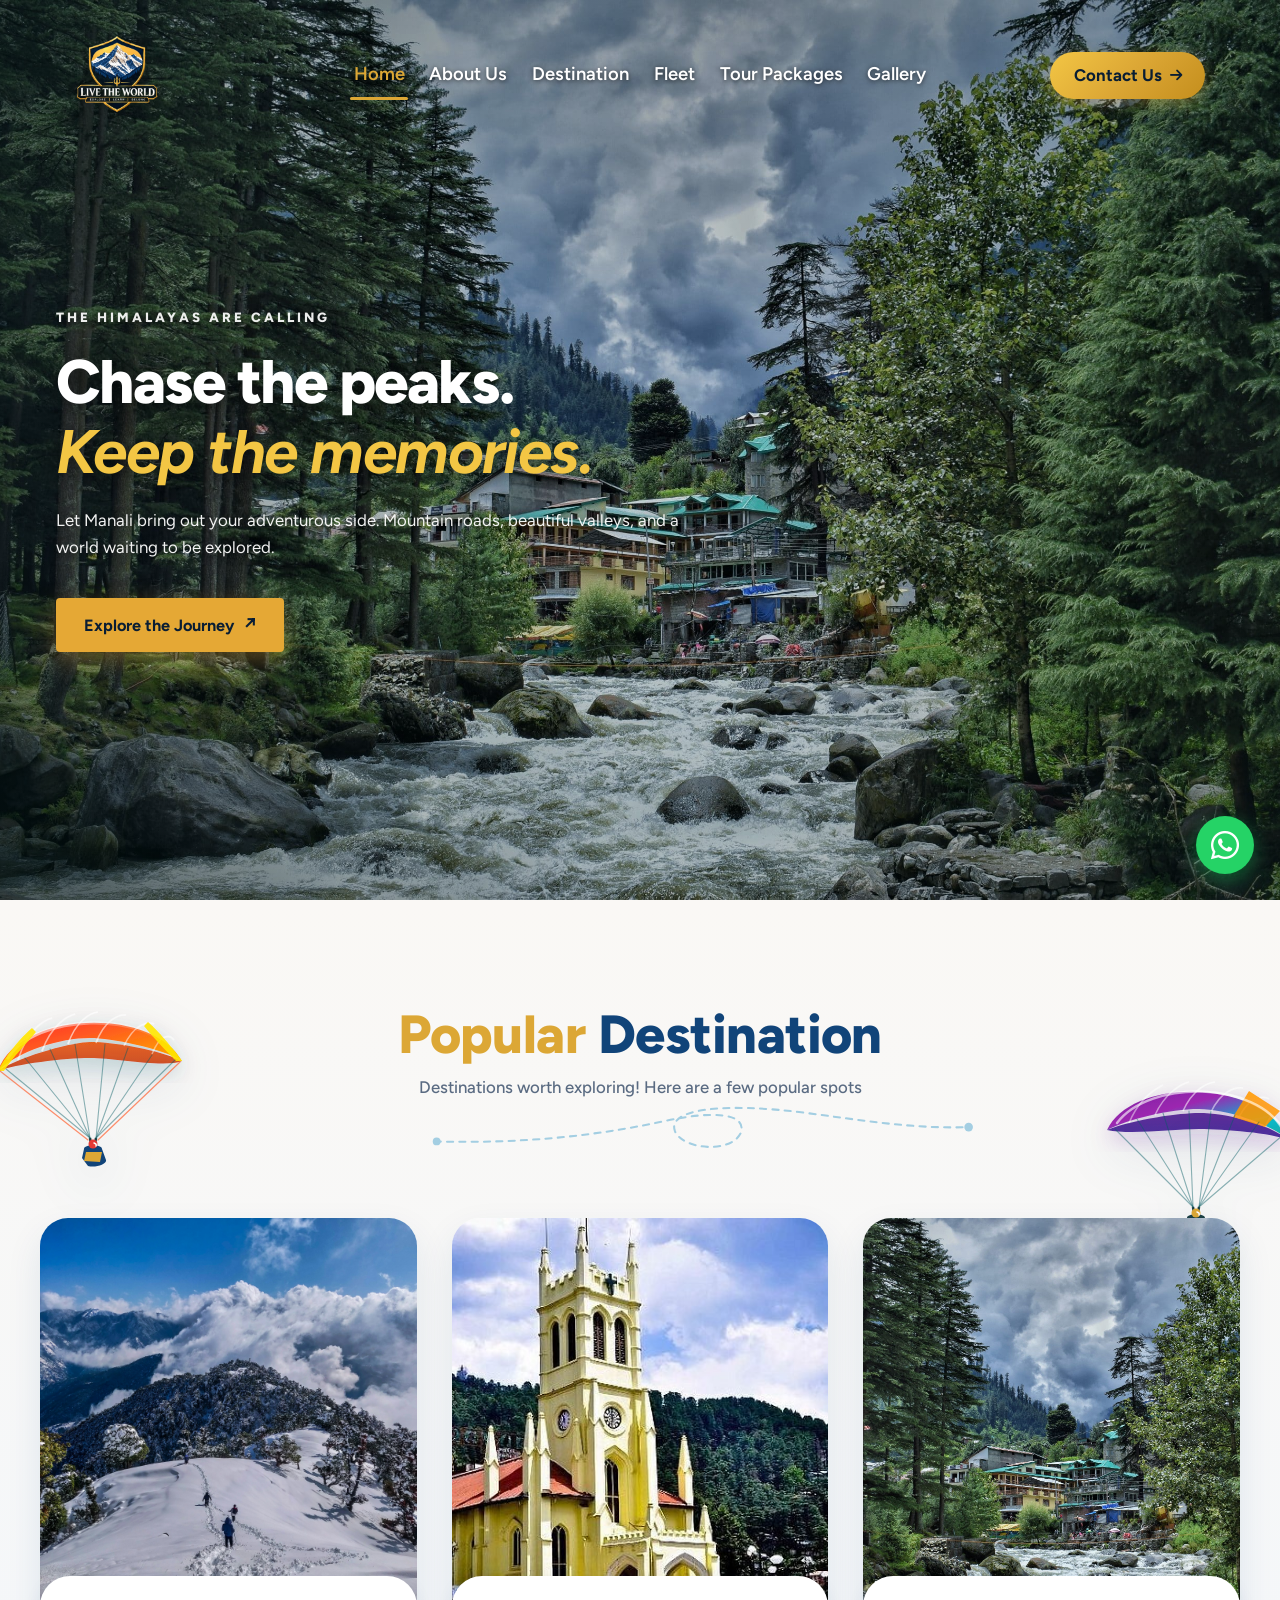
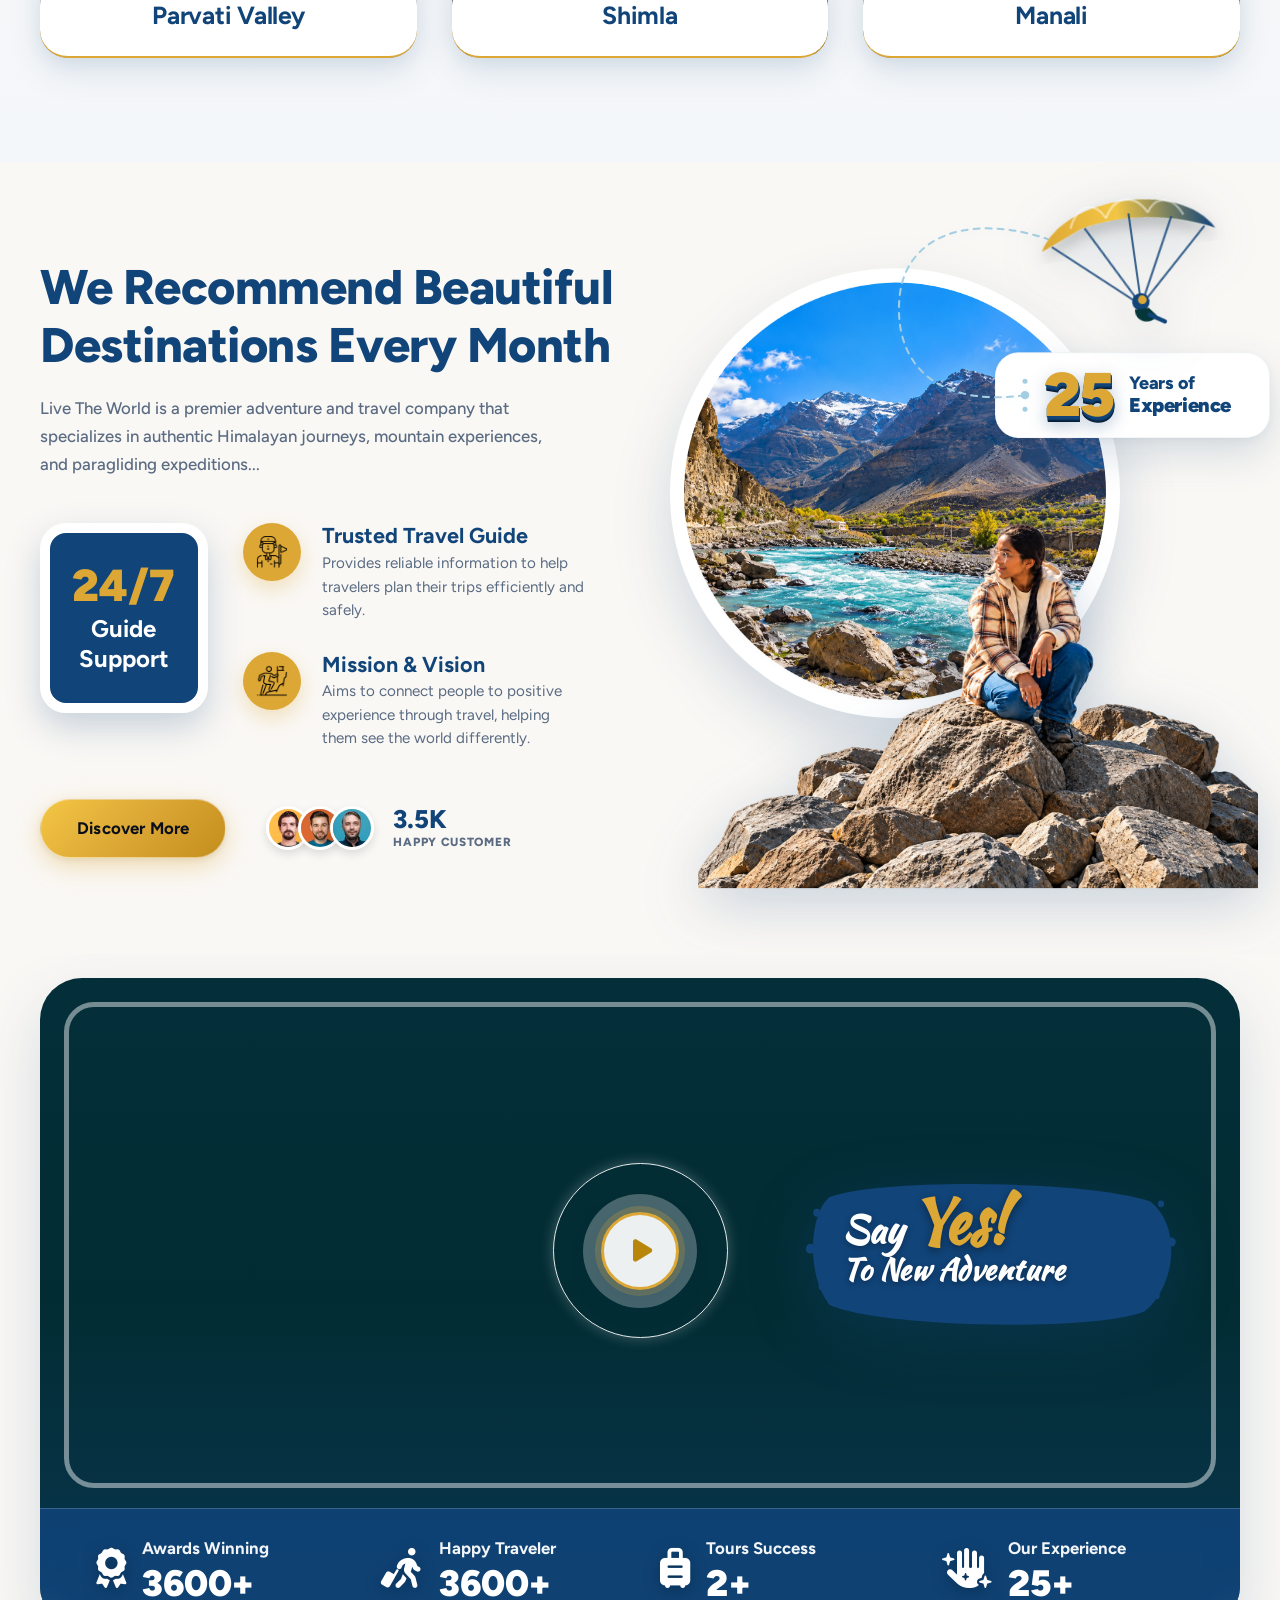
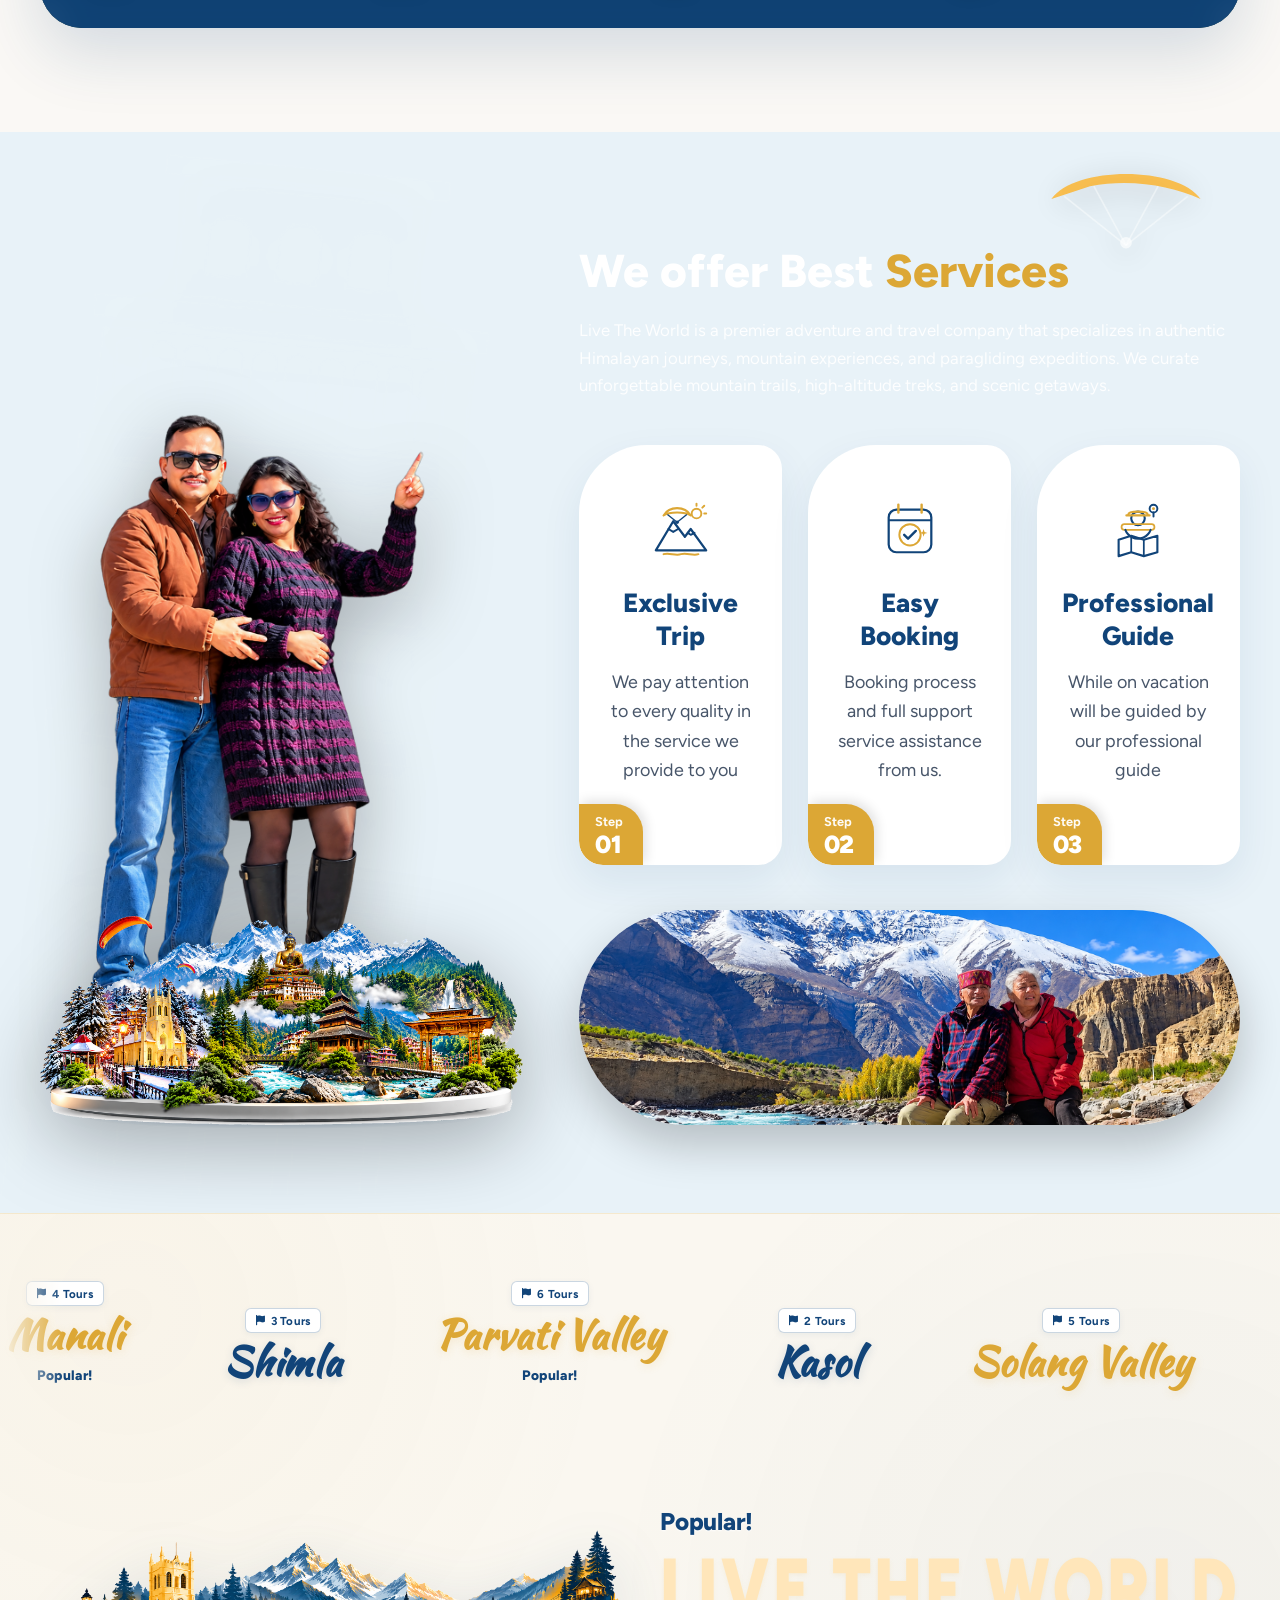
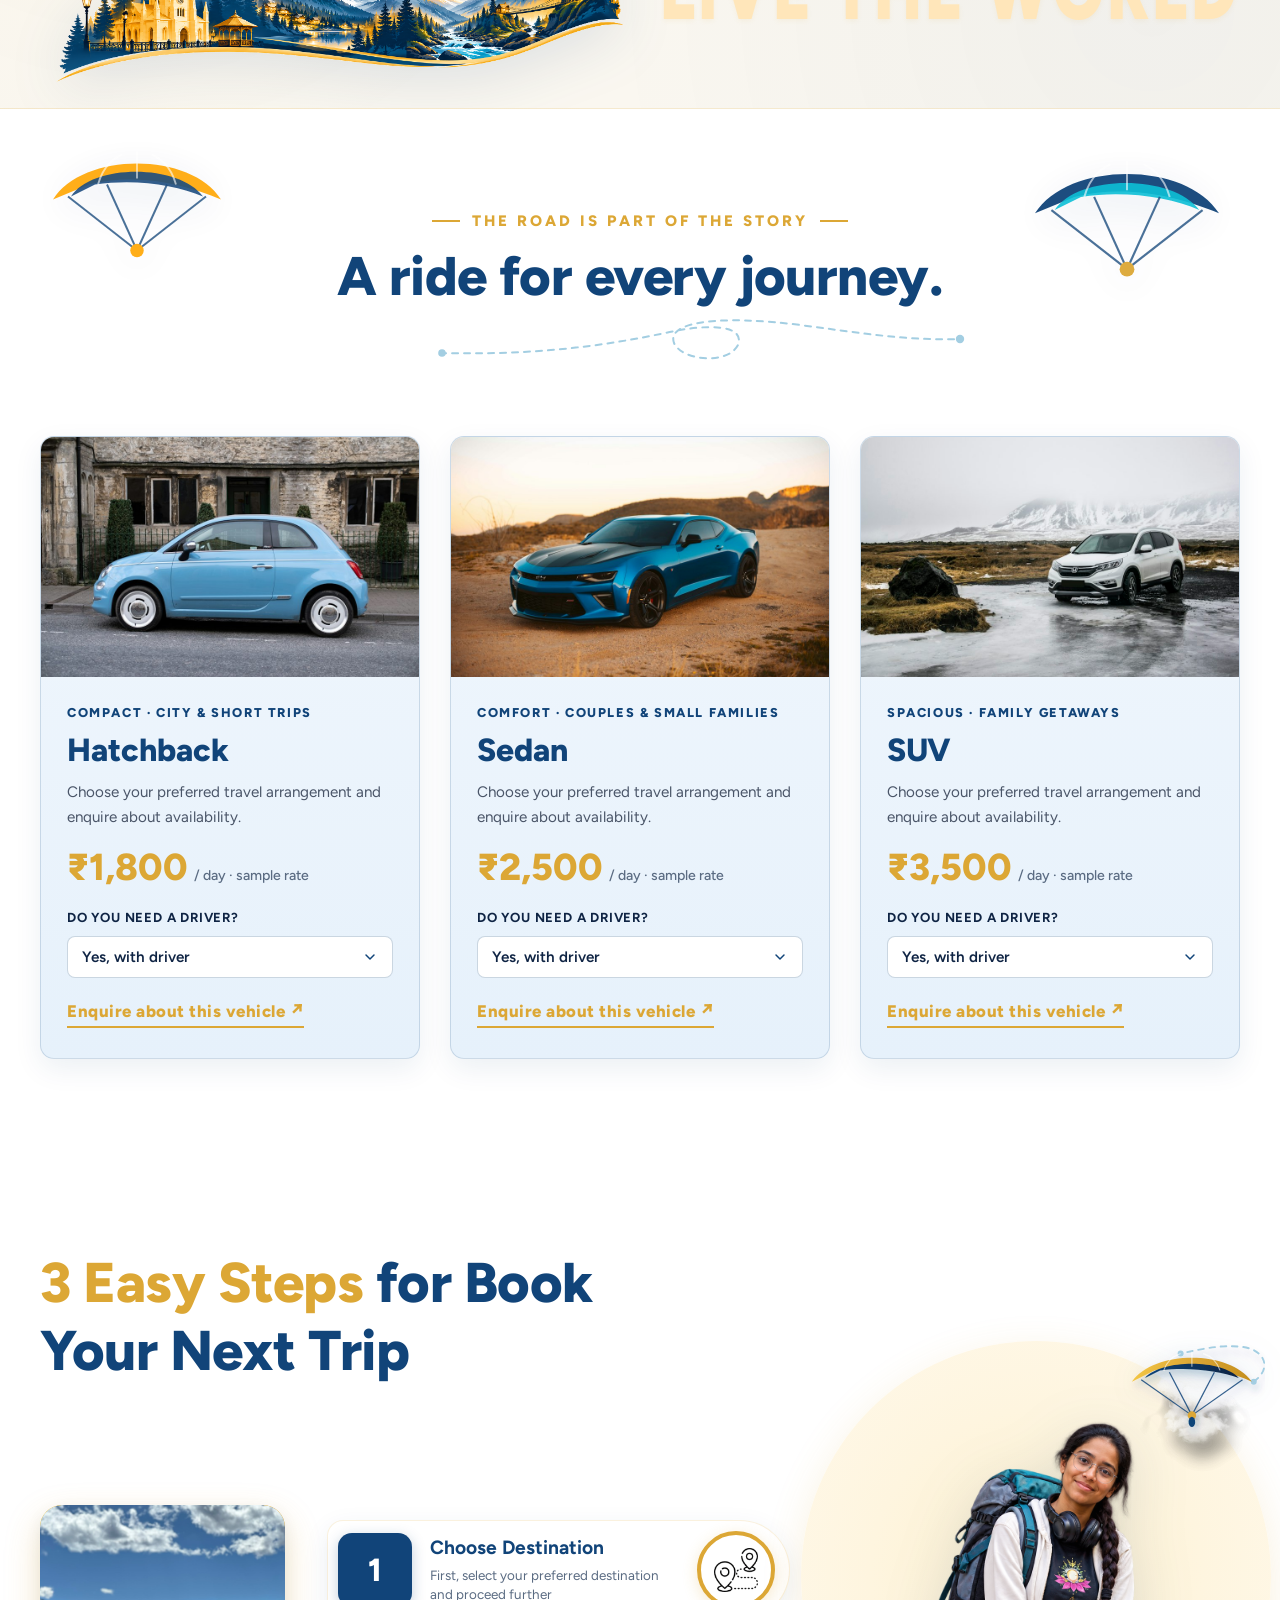
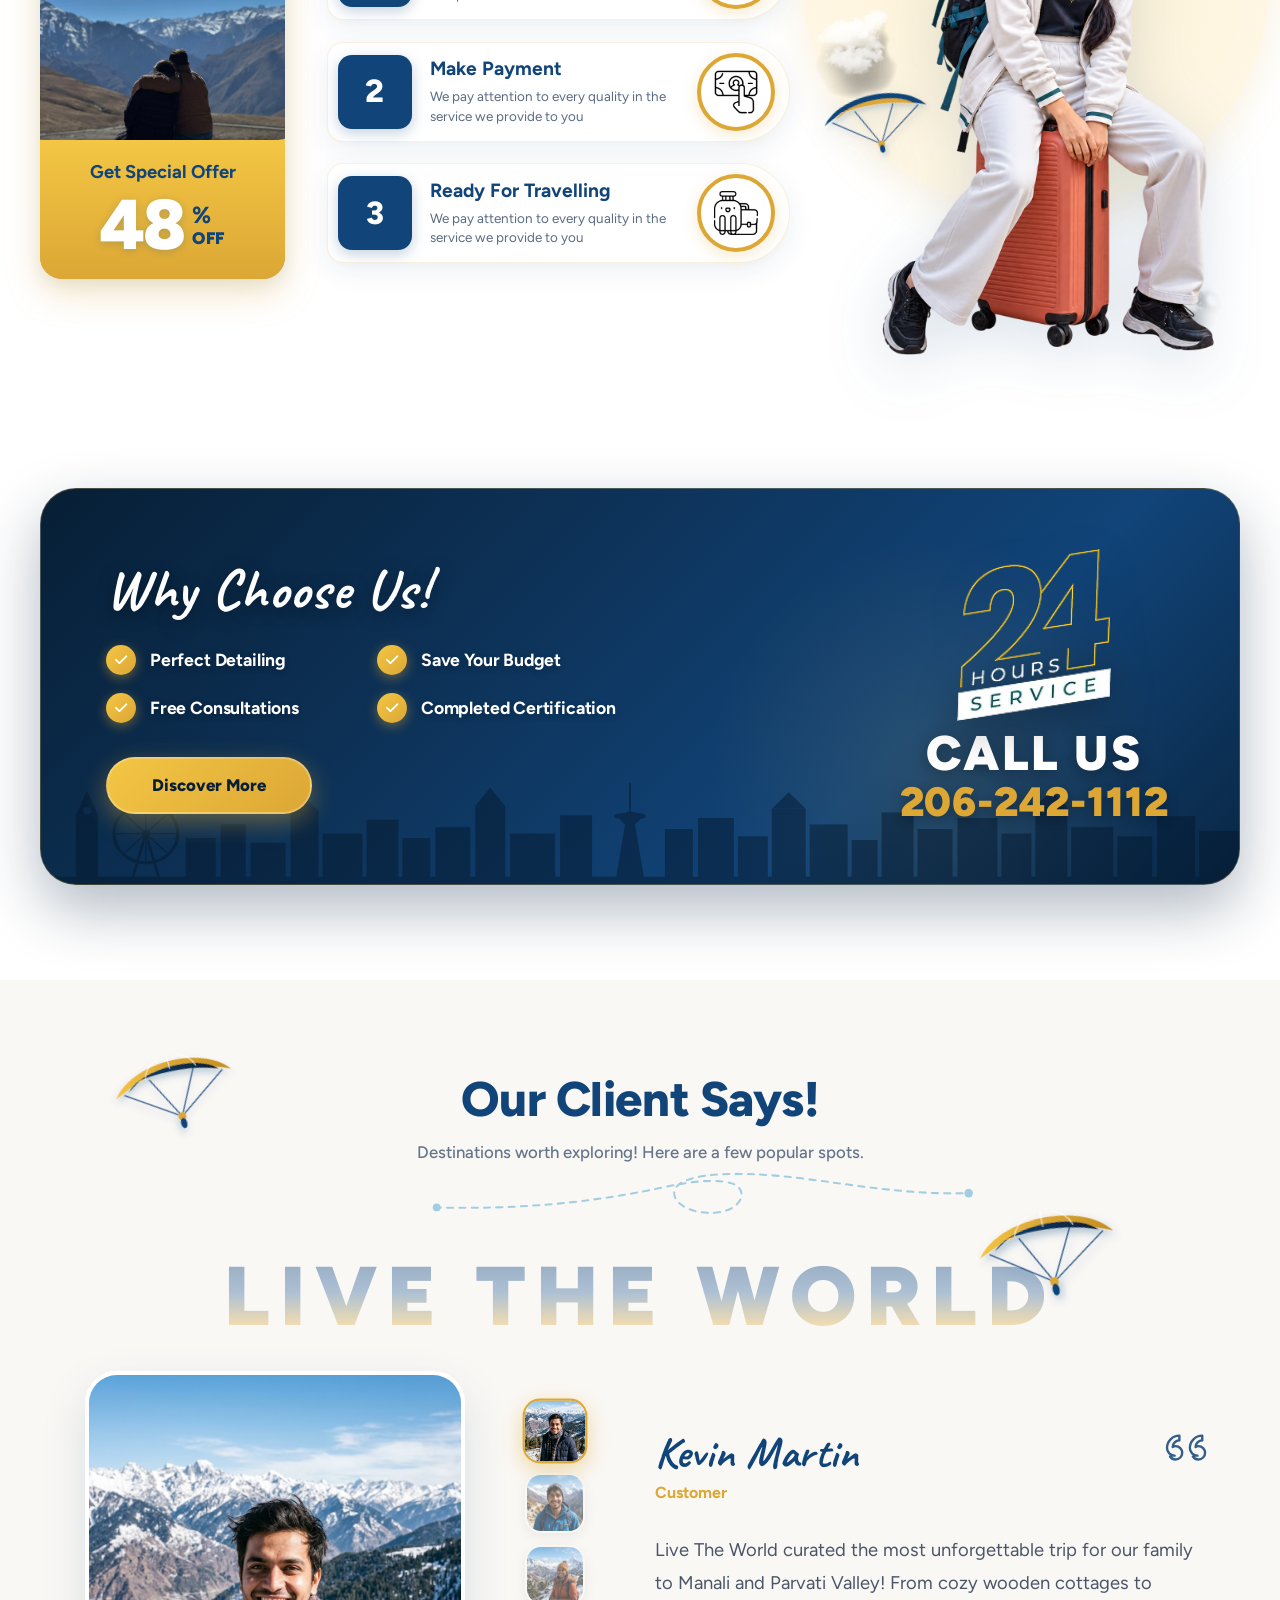
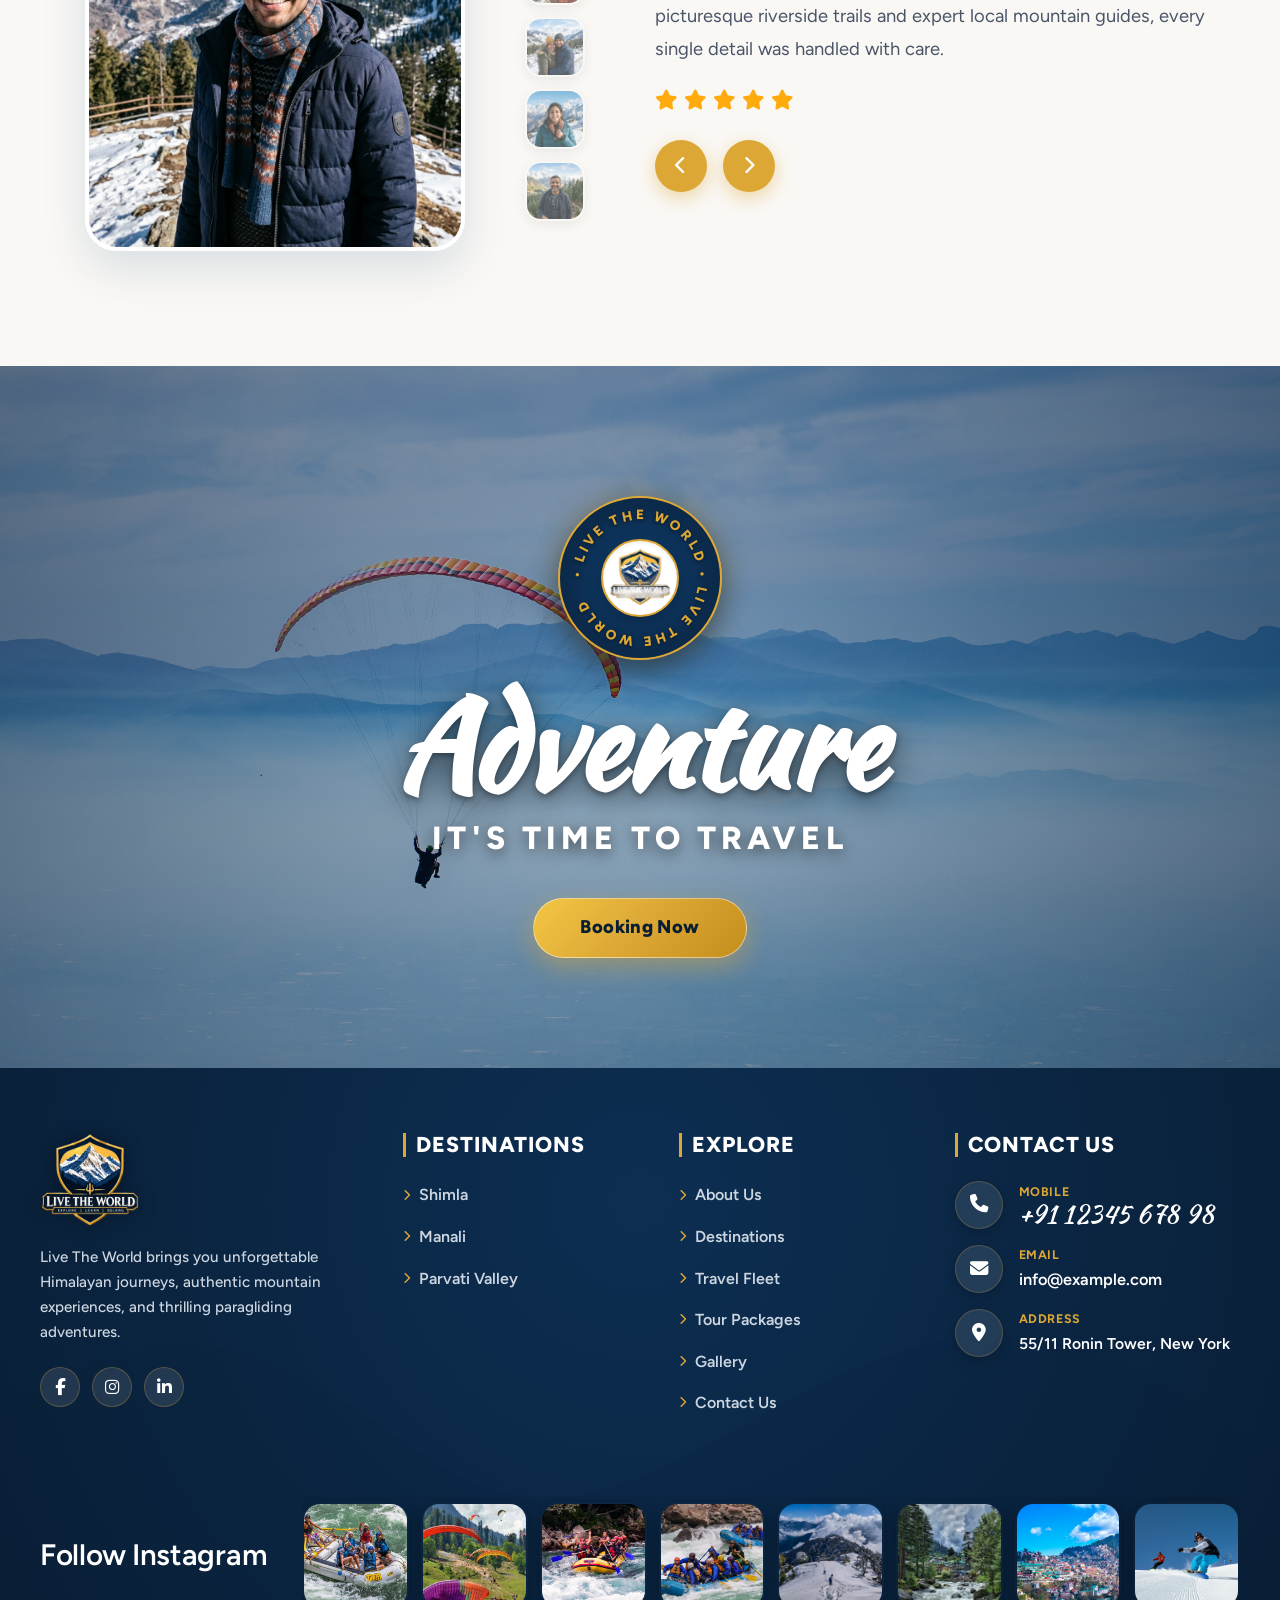
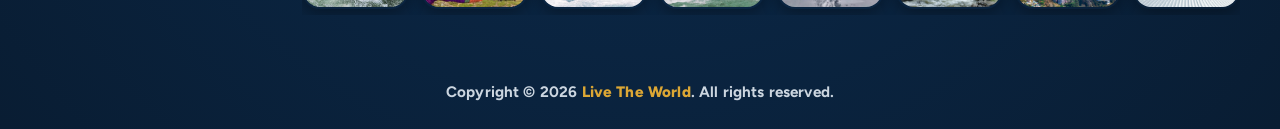
==== commit 6ef2f0ab: "whole changes done - Live the World website" ====
--- a/index.html
+++ b/index.html
@@ -5,7 +5,29 @@
   <meta charset="UTF-8">
   <meta name="viewport" content="width=device-width, initial-scale=1.0">
   <title>Live The World - Manali, Parvati Valley & Shimla</title>
-  <meta name="description" content="Explore Manali, Parvati Valley, and Shimla with Live The World.">
+  <meta name="description" content="Explore Manali, Parvati Valley, and Shimla with Live The World. Curated Himalayan tour packages, premium fleet transport, and authentic adventures.">
+  <meta name="keywords" content="Live The World, Himachal tours, Manali tour packages, Parvati Valley trek, Shimla hill retreat, Himachal Pradesh travel, luxury tempo traveller, Himalayan holidays">
+  <meta name="author" content="Live The World">
+  <meta name="publisher" content="Live The World">
+  <meta name="robots" content="index, follow, max-image-preview:large, max-snippet:-1, max-video-preview:-1">
+
+  <!-- Canonical URL -->
+  <link rel="canonical" href="https://livetheworld.in/">
+
+  <!-- Open Graph Meta Tags -->
+  <meta property="og:locale" content="en_US">
+  <meta property="og:type" content="website">
+  <meta property="og:title" content="Live The World - Manali, Parvati Valley & Shimla">
+  <meta property="og:description" content="Explore Manali, Parvati Valley, and Shimla with Live The World. Curated Himalayan tour packages, premium fleet, and unforgettable journeys.">
+  <meta property="og:url" content="https://livetheworld.in/">
+  <meta property="og:site_name" content="Live The World">
+  <meta property="og:image" content="https://livetheworld.in/assets/images/bg-parvati.jpg">
+
+  <!-- Twitter Card Meta Tags -->
+  <meta name="twitter:card" content="summary_large_image">
+  <meta name="twitter:title" content="Live The World - Manali, Parvati Valley & Shimla">
+  <meta name="twitter:description" content="Explore Manali, Parvati Valley, and Shimla with Live The World.">
+  <meta name="twitter:image" content="https://livetheworld.in/assets/images/bg-parvati.jpg">
 
   <!-- Favicon -->
   <link rel="icon" type="image/png" href="assets/images/logo.png">
@@ -130,10 +152,10 @@
               <div class="hero-eyebrow">
                 THE HIMALAYAS ARE CALLING
               </div>
-              <h1 class="hero-headline">
+              <div class="hero-headline" role="heading" aria-level="2">
                 <span class="headline-primary">A little charm.</span>
                 <span class="headline-accent">A higher perspective.</span>
-              </h1>
+              </div>
               <p class="hero-subtext">
                 Take the winding road to Shimla. Discover hillside charm, unhurried walks, and the joy of slowing down.
               </p>
@@ -158,10 +180,10 @@
               <div class="hero-eyebrow">
                 THE HIMALAYAS ARE CALLING
               </div>
-              <h1 class="hero-headline">
+              <div class="hero-headline" role="heading" aria-level="2">
                 <span class="headline-primary">Chase the peaks.</span>
                 <span class="headline-accent">Keep the memories.</span>
-              </h1>
+              </div>
               <p class="hero-subtext">
                 Let Manali bring out your adventurous side. Mountain roads, beautiful valleys, and a world waiting to be
                 explored.
@@ -187,10 +209,10 @@
               <div class="hero-eyebrow">
                 THE HIMALAYAS ARE CALLING
               </div>
-              <h1 class="hero-headline">
+              <div class="hero-headline" role="heading" aria-level="2">
                 <span class="headline-primary">Lose yourself.</span>
                 <span class="headline-accent">Find your world.</span>
-              </h1>
+              </div>
               <p class="hero-subtext">
                 Follow the river. Wander through pine forests. Find a little more of yourself in Parvati Valley.
               </p>
@@ -1577,7 +1599,7 @@
           </div>
         </div>
 
-        <!-- Column 2: Stack of 3 rounded square avatars -->
+        <!-- Column 2: Stack of rounded square avatars -->
         <div class="testimonial-thumb-stack">
           <div class="thumb-avatar-item active" data-index="0" role="button" tabindex="0"
             aria-label="Review by Kevin Martin">
@@ -1588,6 +1610,15 @@
           </div>
           <div class="thumb-avatar-item" data-index="2" role="button" tabindex="0" aria-label="Review by Zeynep Kaya">
             <img src="assets/images/testimonial-thumb-3.jpg" alt="Zeynep Kaya" class="thumb-img">
+          </div>
+          <div class="thumb-avatar-item" data-index="3" role="button" tabindex="0" aria-label="Review by Vikram & Priya Sharma">
+            <img src="assets/images/reviewer-vikram-priya.jpg" alt="Vikram & Priya Sharma" class="thumb-img">
+          </div>
+          <div class="thumb-avatar-item" data-index="4" role="button" tabindex="0" aria-label="Review by Ananya Iyer">
+            <img src="assets/images/reviewer-ananya.jpg" alt="Ananya Iyer" class="thumb-img">
+          </div>
+          <div class="thumb-avatar-item" data-index="5" role="button" tabindex="0" aria-label="Review by Rajesh Patel">
+            <img src="assets/images/reviewer-rajesh.jpg" alt="Rajesh Patel" class="thumb-img">
           </div>
         </div>
 
@@ -1704,10 +1735,9 @@
         <div class="dz-footer-menu-col">
           <h4 class="dz-col-heading">DESTINATIONS</h4>
           <ul class="dz-footer-nav-list">
-            <li><a href="destinations.html#shimla"><i class="fa-solid fa-chevron-right"></i> Shimla</a></li>
-            <li><a href="destinations.html#manali"><i class="fa-solid fa-chevron-right"></i> Manali</a></li>
-            <li><a href="destinations.html#parvati"><i class="fa-solid fa-chevron-right"></i> Parvati Valley</a></li>
-            <li><a href="destinations.html#dharamshala"><i class="fa-solid fa-chevron-right"></i> Dharamshala</a></li>
+            <li><a href="shimla-hill-retreat.html"><i class="fa-solid fa-chevron-right"></i> Shimla</a></li>
+            <li><a href="manali-mountain-adventure.html"><i class="fa-solid fa-chevron-right"></i> Manali</a></li>
+            <li><a href="parvati-valley-escape.html"><i class="fa-solid fa-chevron-right"></i> Parvati Valley</a></li>
           </ul>
         </div>
 
@@ -1806,7 +1836,7 @@
   </a>
 
   <!-- JavaScript -->
-  <script src="assets/js/main.js?v=3.0"></script>
+  <script src="assets/js/main.js?v=3.1"></script>
 </body>
 
 </html>
--- a/assets/css/style.css
+++ b/assets/css/style.css
@@ -5295,7 +5295,7 @@
 
 .why-choose-phone-link {
   font-family: 'Figtree', sans-serif;
-  font-size: clamp(2rem, 3.2vw, 2.75rem);
+  font-size: clamp(1.2rem, 3.2vw, 2.75rem);
   font-weight: 900;
   color: #DCA735;
   letter-spacing: 0.02em;
@@ -5304,6 +5304,7 @@
   transition: all 0.25s ease;
   display: inline-block;
   text-shadow: 0 3px 12px rgba(0, 0, 0, 0.3);
+  word-break: break-word;
 }
 
 .why-choose-phone-link:hover {
@@ -5396,10 +5397,10 @@
 .testimonials-wordmark-text,
 .testimonials-giant-wordmark {
   font-family: 'Figtree', var(--font-heading), sans-serif;
-  font-size: clamp(7.4rem, 7vw, 8.2rem);
+  font-size: clamp(2.2rem, 6.5vw, 6.8rem);
   font-weight: 900;
   text-transform: uppercase;
-  letter-spacing: 0.15em;
+  letter-spacing: clamp(0.04em, 0.8vw, 0.12em);
   line-height: 1.1;
   text-align: center;
   background: linear-gradient(180deg, rgba(17, 68, 121, 0.45) 0%, rgba(29, 90, 150, 0.35) 45%, rgba(220, 167, 53, 0.35) 80%, rgba(220, 167, 53, 0.1) 100%);
@@ -5483,15 +5484,15 @@
 .testimonial-thumb-stack {
   display: flex;
   flex-direction: column;
-  gap: 16px;
+  gap: 12px;
   align-self: center;
   z-index: 3;
 }
 
 .thumb-avatar-item {
-  width: 68px;
-  height: 68px;
-  border-radius: 18px;
+  width: 60px;
+  height: 60px;
+  border-radius: 16px;
   overflow: hidden;
   cursor: pointer;
   transition: all 0.3s cubic-bezier(0.2, 0.8, 0.4, 1);
@@ -5706,7 +5707,7 @@
 /* Adventure Title */
 .adventure-cta-script-title {
   font-family: var(--font-script), cursive;
-  font-size: clamp(5.5rem, 13vw, 10.5rem);
+  font-size: clamp(2.4rem, 9.5vw, 9.5rem);
   font-weight: 700;
   color: #ffffff;
   line-height: 1;
--- a/assets/css/responsive.css
+++ b/assets/css/responsive.css
@@ -2,6 +2,34 @@
    LIVE THE WORLD - RESPONSIVE STYLESHEET (responsive.css)
    Handles all responsive layouts, media queries, and device viewports
    =================================================================== */
+
+/* ===================================================================
+   0. GLOBAL RESPONSIVE RESET & HORIZONTAL OVERFLOW PREVENTION
+   =================================================================== */
+html,
+body {
+  overflow-x: hidden !important;
+  max-width: 100vw !important;
+  width: 100% !important;
+  position: relative;
+}
+
+*,
+*::before,
+*::after {
+  box-sizing: border-box;
+}
+
+img,
+svg,
+video,
+canvas,
+audio,
+iframe,
+embed,
+object {
+  max-width: 100%;
+}
 
 /* ===================================================================
    1. NAVIGATION, HERO BANNER & GENERAL GRIDS
@@ -1004,6 +1032,8 @@
   .testimonial-thumb-stack {
     flex-direction: row;
     justify-content: center;
+    flex-wrap: wrap;
+    gap: 10px;
   }
 
   .testimonial-author-header {
@@ -1144,6 +1174,8 @@
   .testimonial-thumb-stack {
     flex-direction: row;
     justify-content: center;
+    flex-wrap: wrap;
+    gap: 8px;
   }
 
   .main-portrait-frame {
@@ -1305,7 +1337,354 @@
   .f-gal-thumb {
     height: 75px;
   }
-}
-
-
-
+
+  /* Hero Slider Banner on Mobile */
+  .hero-center-wrapper {
+    padding: 0 1.1rem;
+    padding-top: 4.8rem;
+  }
+
+  .hero-eyebrow {
+    font-size: 0.74rem;
+    letter-spacing: 0.08em;
+    margin-bottom: 0.7rem;
+  }
+
+  .hero-headline {
+    font-size: clamp(1.75rem, 7.5vw, 2.3rem);
+    line-height: 1.18;
+    margin-bottom: 0.85rem;
+  }
+
+  .hero-subtext {
+    font-size: 0.88rem;
+    line-height: 1.55;
+    margin-bottom: 1.35rem;
+  }
+
+  .hero-actions-row {
+    flex-direction: column;
+    align-items: stretch;
+    width: 100%;
+    gap: 10px;
+  }
+
+  .hero-btn-primary,
+  .hero-btn-outline {
+    width: 100%;
+    max-width: 280px;
+    margin: 0 auto;
+    justify-content: center;
+    padding: 12px 20px;
+    font-size: 0.94rem;
+  }
+
+  /* Destination & Tours Section Headers */
+  .dest-section-title,
+  .light-fleet-title {
+    font-size: clamp(1.85rem, 6.8vw, 2.35rem);
+    line-height: 1.2;
+  }
+
+  /* Paragliders and Floating SVGs - Constrained */
+  .paraglider-float,
+  .tours-sky-paraglider,
+  .testimonials-floating-glider,
+  .testimonials-header-glider-left {
+    pointer-events: none;
+    max-width: 35vw;
+  }
+
+  /* Why Choose Us Banner Card */
+  .why-choose-banner-card {
+    padding: 38px 16px;
+    border-radius: 22px;
+    gap: 1.8rem;
+  }
+
+  .why-choose-script-heading {
+    font-size: 2.2rem;
+    margin-bottom: 18px;
+  }
+
+  .why-choose-grid-features {
+    grid-template-columns: 1fr;
+    gap: 12px;
+    max-width: 100%;
+  }
+
+  .why-choose-item-label {
+    font-size: 0.98rem;
+  }
+
+  .why-choose-discover-pill {
+    width: 100%;
+    max-width: 240px;
+    padding: 11px 32px;
+    font-size: 0.96rem;
+  }
+
+  .why-choose-right-call-box {
+    min-width: auto;
+    width: 100%;
+  }
+
+  .why-choose-24-img {
+    width: 120px;
+  }
+
+  .why-choose-call-label {
+    font-size: 1.45rem;
+  }
+
+  .why-choose-phone-link {
+    font-size: clamp(1.2rem, 5.2vw, 1.55rem);
+  }
+
+  /* Testimonials Showcase */
+  .testimonials-client-says-title {
+    font-size: clamp(1.75rem, 6vw, 2.2rem);
+  }
+
+  .testimonials-wordmark-text,
+  .testimonials-giant-wordmark {
+    font-size: clamp(1.35rem, 5.5vw, 1.95rem);
+    letter-spacing: 0.05em;
+  }
+
+  .main-portrait-frame {
+    max-width: 270px;
+    height: 330px;
+    border-radius: 20px;
+    margin: 0 auto;
+  }
+
+  .thumb-avatar-item {
+    width: 50px;
+    height: 50px;
+    border-radius: 12px;
+  }
+
+  .testimonial-author-script {
+    font-size: 1.9rem;
+  }
+
+  .testimonial-author-role {
+    font-size: 0.88rem;
+  }
+
+  .testimonial-review-body {
+    font-size: 0.92rem;
+    line-height: 1.6;
+    margin: 14px 0 18px;
+    min-height: auto;
+  }
+
+  .testimonial-stars-rating {
+    font-size: 1.1rem;
+    margin-bottom: 20px;
+  }
+
+  /* Adventure CTA Section */
+  .adventure-cta-section {
+    padding: 70px 0;
+  }
+
+  .adventure-cta-script-title {
+    font-size: clamp(2.3rem, 12vw, 3.4rem);
+  }
+
+  .adventure-cta-subtitle {
+    font-size: 0.9rem;
+    letter-spacing: 0.08em;
+    margin-bottom: 22px;
+  }
+
+  .adventure-booking-btn {
+    padding: 12px 32px;
+    font-size: 0.98rem;
+    width: 100%;
+    max-width: 240px;
+  }
+
+  /* Latest News */
+  .news-thumb-wrap {
+    height: 190px;
+  }
+
+  .news-article-body {
+    padding: 18px 16px;
+  }
+
+  .news-card-title {
+    font-size: 1.12rem;
+  }
+
+  /* Site Footer (DZ Footer) */
+  .dz-footer-main {
+    padding: 50px 0 20px;
+  }
+
+  .dz-footer-main-grid {
+    grid-template-columns: 1fr;
+    gap: 2.2rem;
+  }
+
+  .dz-col-heading {
+    font-size: 1.2rem;
+    margin-bottom: 18px;
+  }
+
+  .dz-instagram-title {
+    font-size: 1.45rem;
+  }
+
+  .dz-instagram-grid {
+    display: grid;
+    grid-template-columns: repeat(4, 1fr);
+    gap: 6px;
+    width: 100%;
+  }
+
+  .dz-insta-thumb {
+    border-radius: 10px;
+    max-width: 100%;
+  }
+
+  .dz-footer-bottom {
+    display: flex;
+    flex-direction: column-reverse;
+    align-items: center;
+    gap: 12px;
+    padding-top: 18px;
+  }
+
+  .dz-back-to-top {
+    position: static;
+    margin: 0 auto;
+  }
+
+  .dz-copyright-text {
+    font-size: 0.85rem;
+    line-height: 1.5;
+  }
+
+  /* Floating WhatsApp Button */
+  .floating-whatsapp-btn {
+    bottom: 16px;
+    right: 16px;
+    width: 48px;
+    height: 48px;
+    font-size: 26px;
+  }
+
+  .floating-whatsapp-btn .whatsapp-tooltip {
+    display: none !important;
+  }
+
+  /* Inner Pages Components (About, Tours, Gallery, Fleet, Contact, Package Details) */
+  .inner-hero-banner {
+    min-height: 310px;
+    padding: 120px 14px 50px 14px;
+  }
+
+  .inner-hero-title {
+    font-size: clamp(1.95rem, 7.5vw, 2.7rem);
+    margin-bottom: 10px;
+  }
+
+  .inner-breadcrumb {
+    padding: 6px 16px;
+    font-size: 0.82rem;
+  }
+
+  .services-offer-title {
+    font-size: clamp(1.6rem, 6.5vw, 2.1rem);
+    word-break: break-word;
+  }
+
+  .amazing-cards-outer-wrap {
+    padding: 16px 12px 24px 12px;
+  }
+
+  .gallery-collage-grid {
+    grid-template-columns: 1fr;
+    grid-auto-rows: 200px;
+    gap: 12px;
+  }
+
+  .gallery-photo-strip-grid {
+    grid-template-columns: repeat(2, 1fr);
+    gap: 8px;
+  }
+
+  .tours-grid-style-1 {
+    grid-template-columns: 1fr;
+    gap: 18px;
+  }
+
+  .fleet-ref-wrap {
+    padding: 0 16px;
+  }
+
+  .contact-details-grid {
+    padding: 16px;
+    gap: 24px;
+  }
+
+  .contact-form-box {
+    padding: 16px;
+  }
+}
+
+/* ===================================================================
+   ULTRA-COMPACT MOBILE BREAKPOINT (Screens <= 360px - e.g. iPhone SE, Fold)
+   =================================================================== */
+@media (max-width: 360px) {
+  .site-container,
+  .container {
+    padding-left: 0.85rem;
+    padding-right: 0.85rem;
+  }
+
+  .hero-headline {
+    font-size: 1.65rem;
+  }
+
+  .hero-btn-primary,
+  .hero-btn-outline {
+    font-size: 0.88rem;
+    padding: 10px 16px;
+  }
+
+  .why-choose-script-heading {
+    font-size: 1.95rem;
+  }
+
+  .why-choose-phone-link {
+    font-size: 1.15rem;
+  }
+
+  .main-portrait-frame {
+    max-width: 235px;
+    height: 290px;
+  }
+
+  .thumb-avatar-item {
+    width: 44px;
+    height: 44px;
+    border-radius: 10px;
+  }
+
+  .dz-instagram-grid {
+    grid-template-columns: repeat(4, 1fr);
+    gap: 4px;
+  }
+
+  .dz-insta-thumb {
+    border-radius: 8px;
+  }
+}
+
+
+
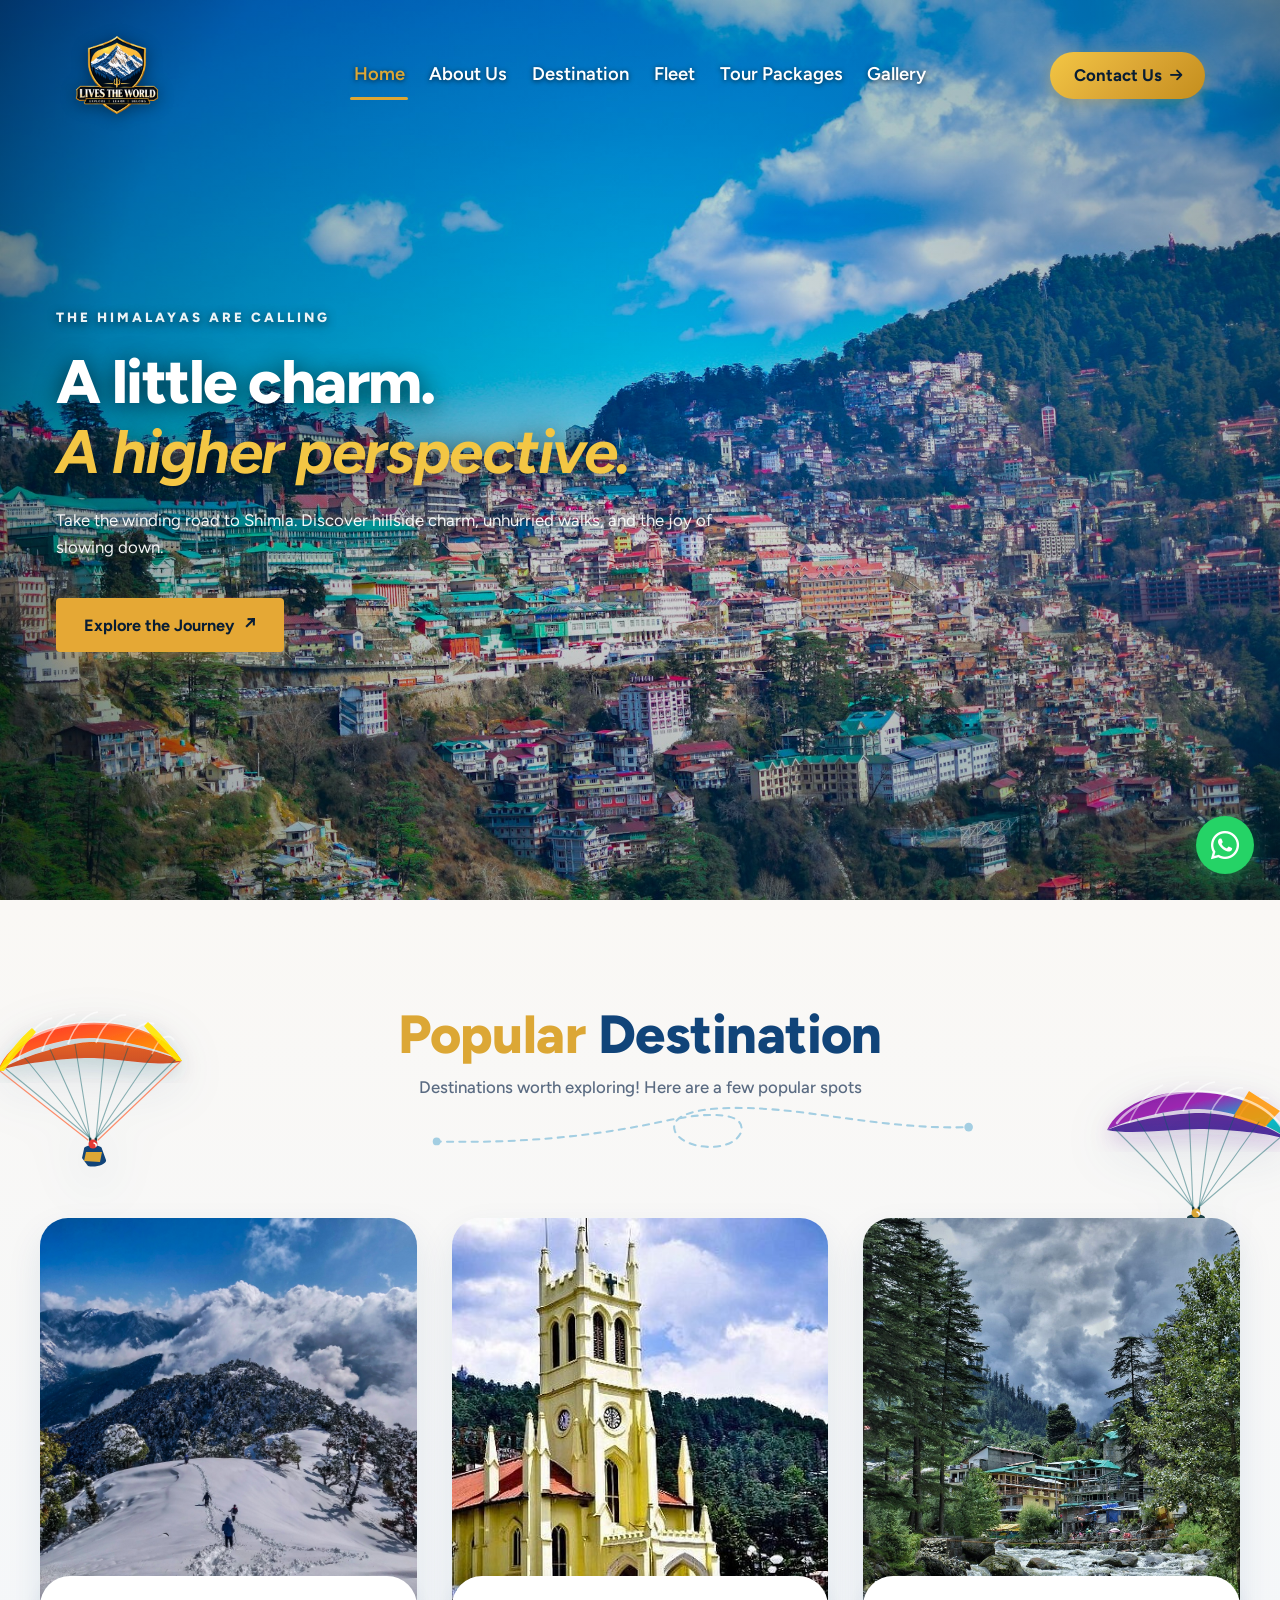
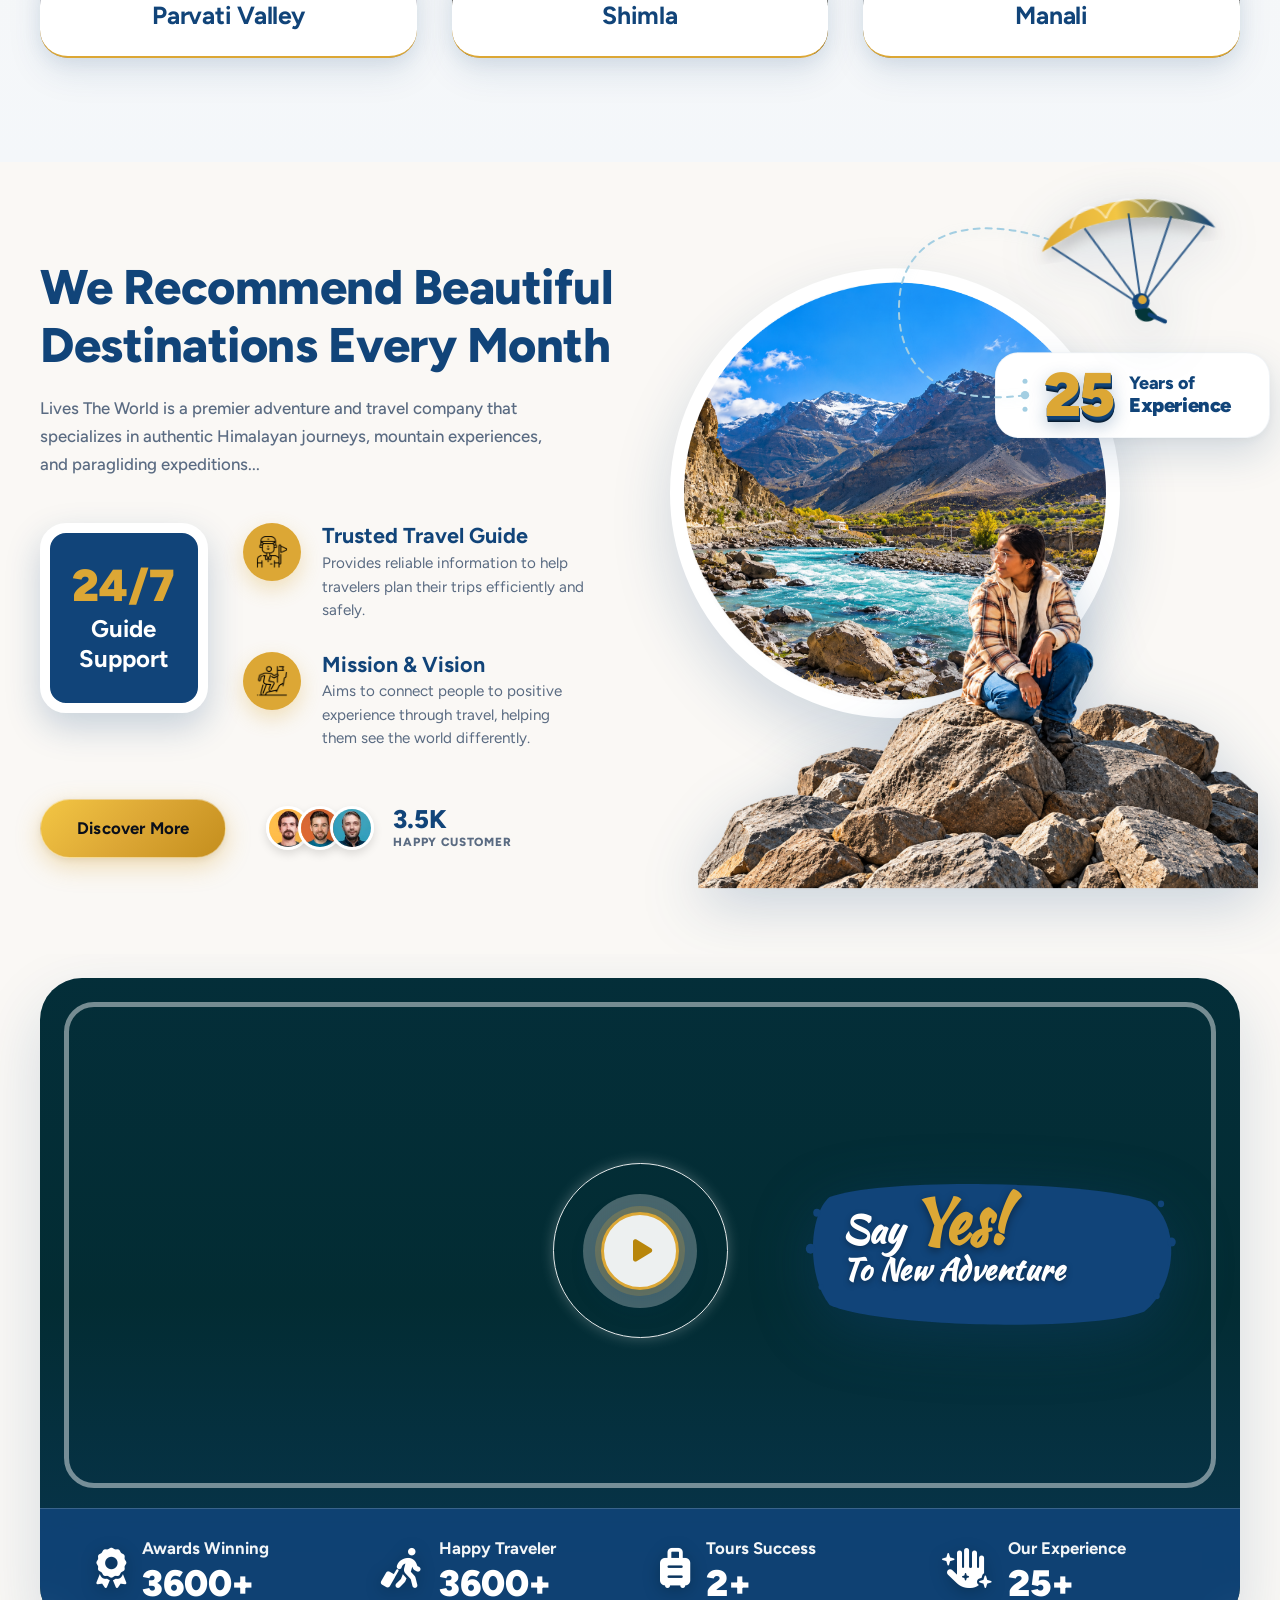
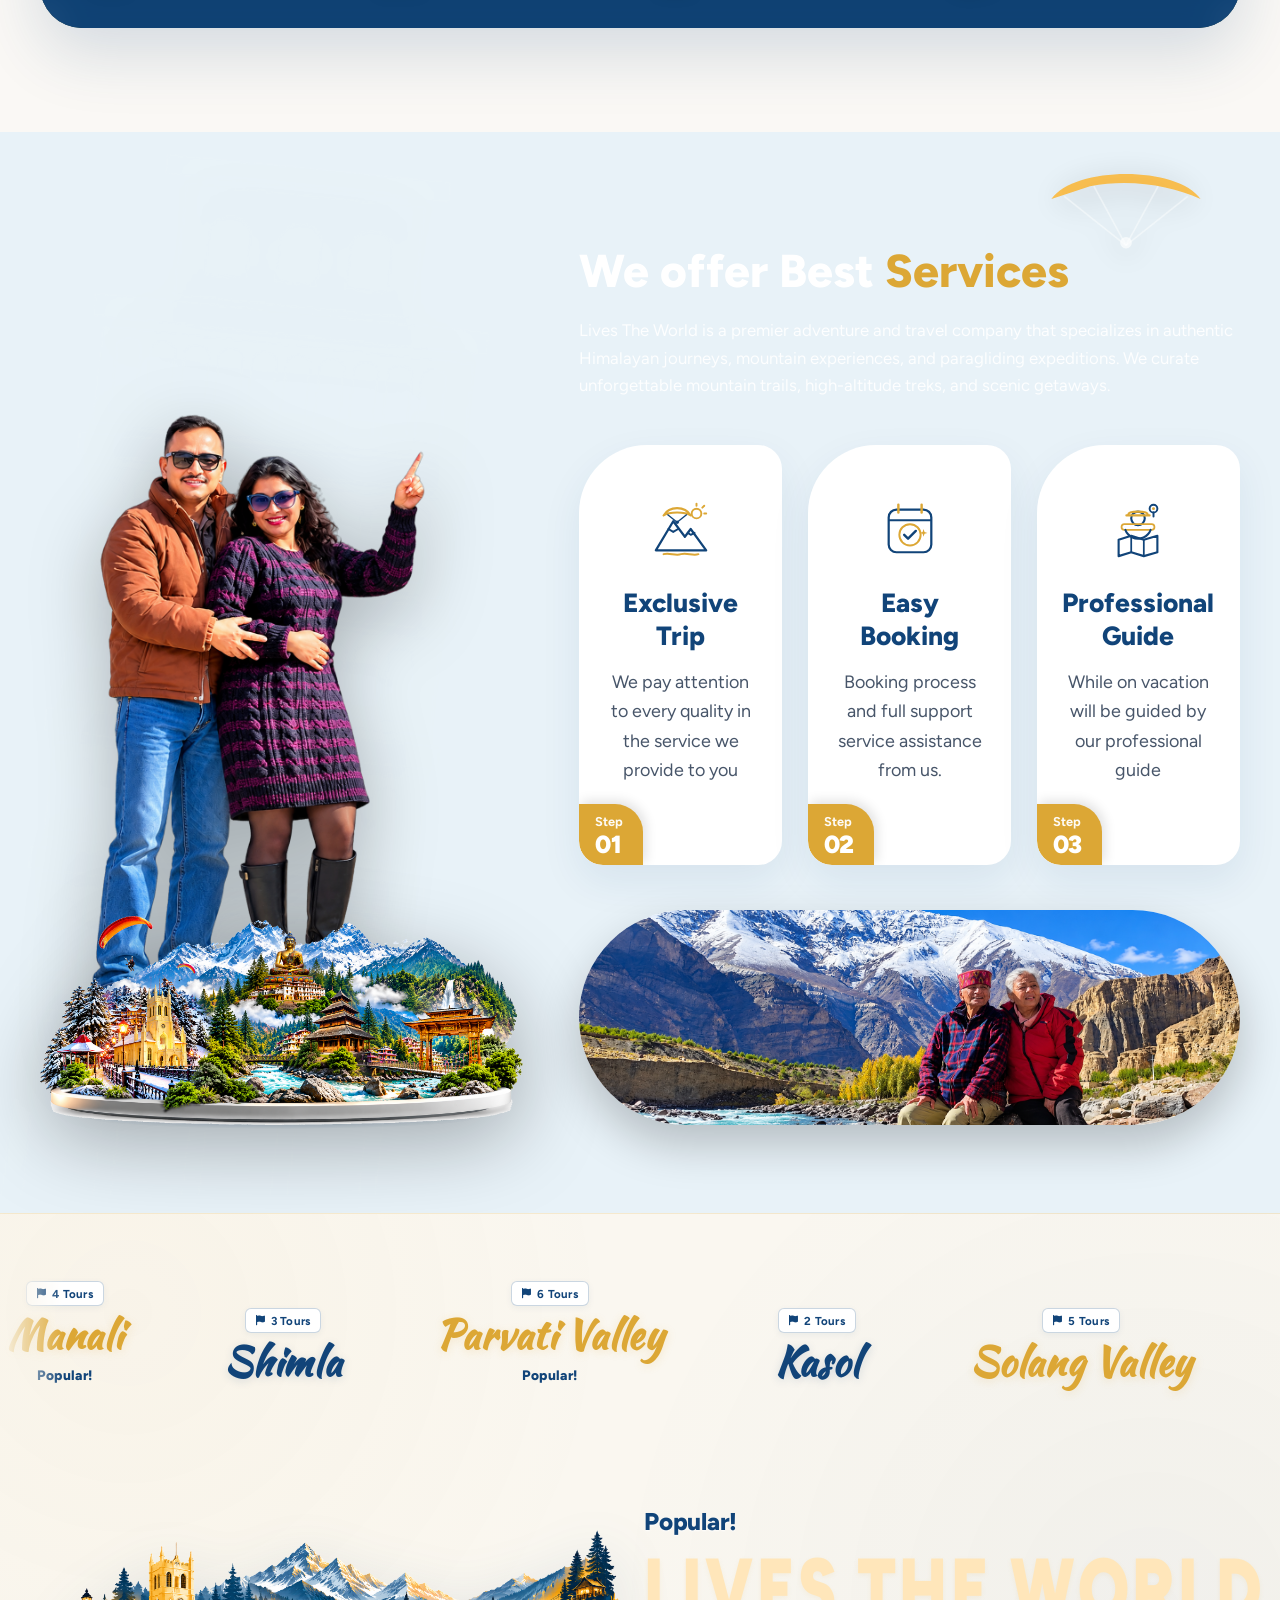
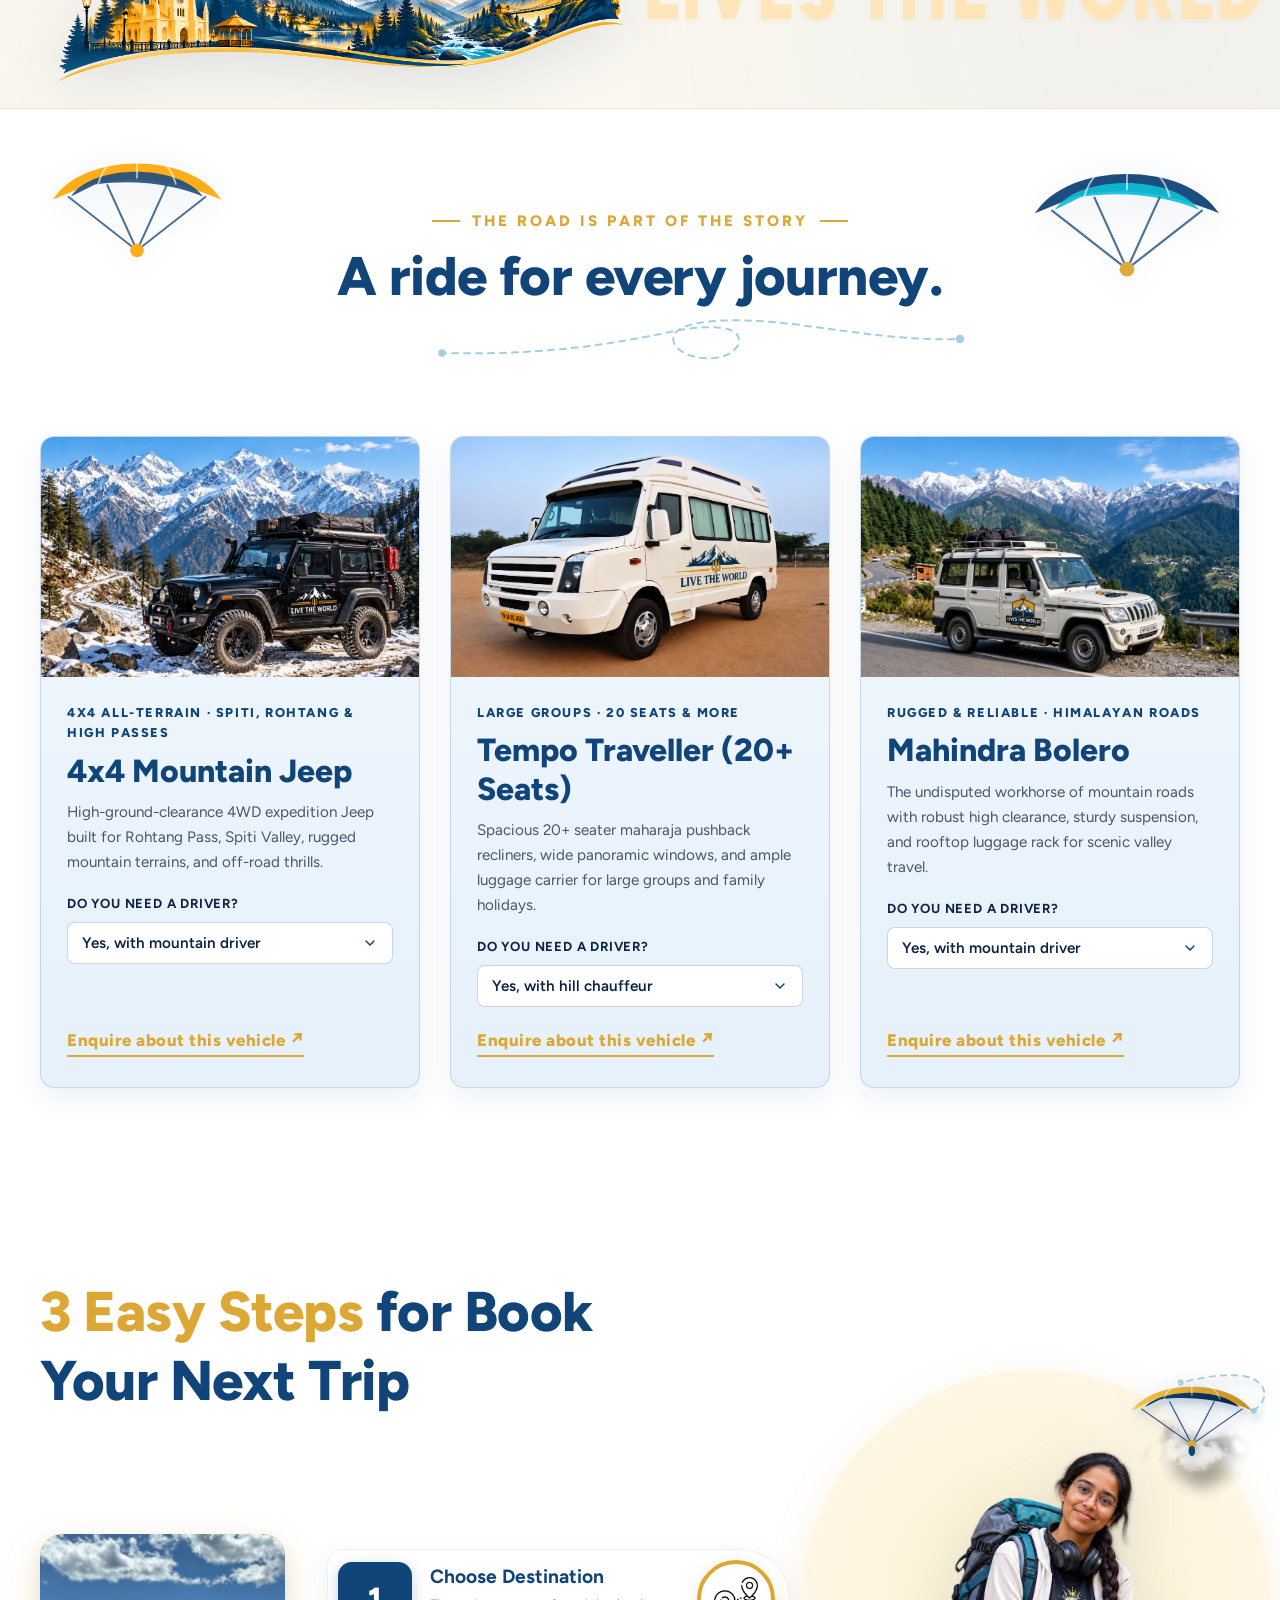
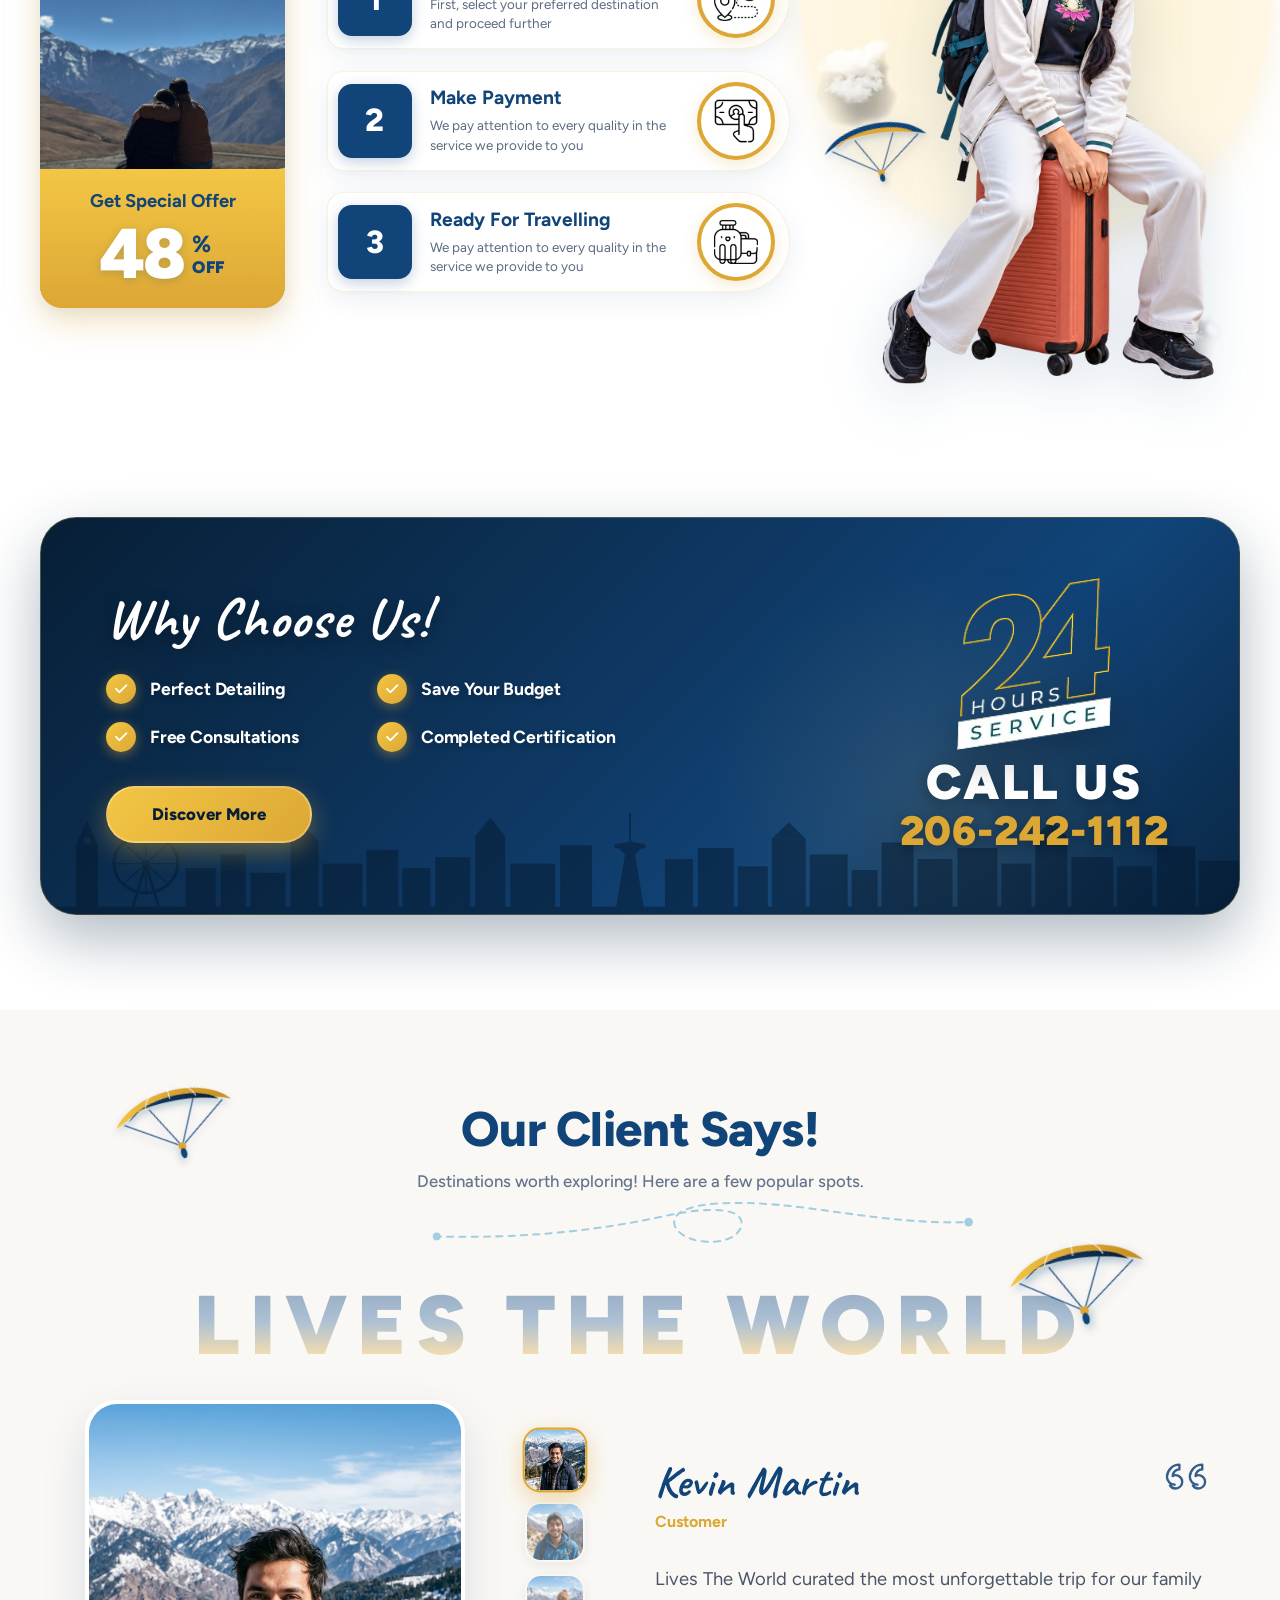
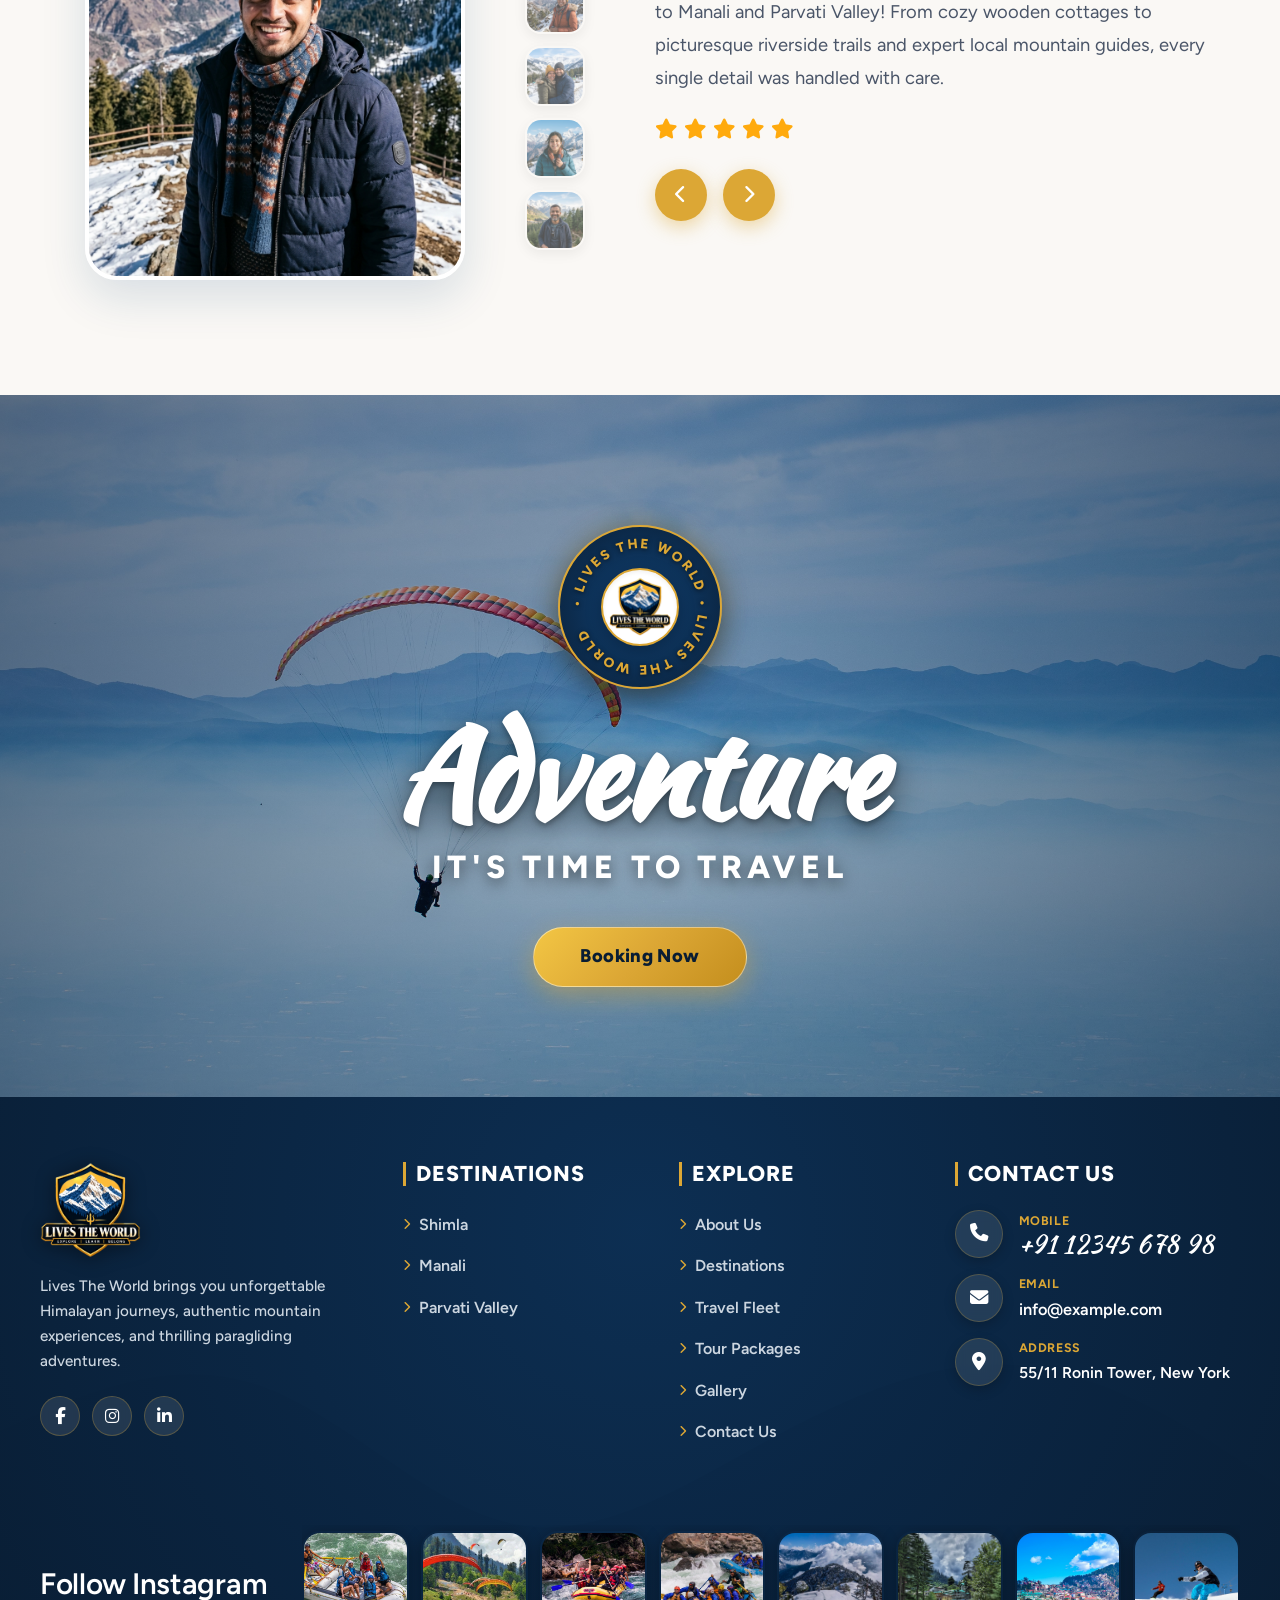
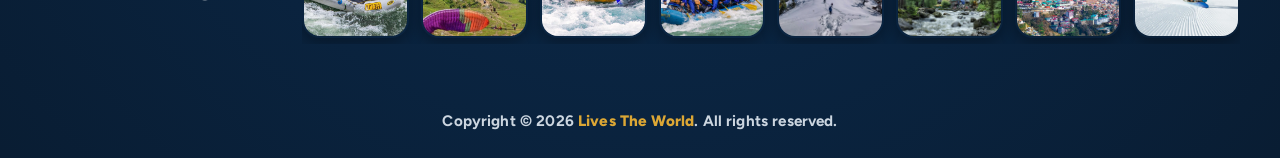
==== commit 3ed3f8f9: "some changes - Live the World website" ====
--- a/index.html
+++ b/index.html
@@ -4,39 +4,45 @@
 <head>
   <meta charset="UTF-8">
   <meta name="viewport" content="width=device-width, initial-scale=1.0">
-  <title>Live The World - Manali, Parvati Valley & Shimla</title>
-  <meta name="description" content="Explore Manali, Parvati Valley, and Shimla with Live The World. Curated Himalayan tour packages, premium fleet transport, and authentic adventures.">
-  <meta name="keywords" content="Live The World, Himachal tours, Manali tour packages, Parvati Valley trek, Shimla hill retreat, Himachal Pradesh travel, luxury tempo traveller, Himalayan holidays">
-  <meta name="author" content="Live The World">
-  <meta name="publisher" content="Live The World">
+  <title>Lives The World - Manali, Parvati Valley & Shimla</title>
+  <meta name="description" content="Explore Manali, Parvati Valley, and Shimla with Lives The World. Curated Himalayan tour packages, premium fleet transport, and authentic adventures.">
+  <meta name="keywords" content="Lives The World, Himachal tours, Manali tour packages, Parvati Valley trek, Shimla hill retreat, Himachal Pradesh travel, luxury tempo traveller, Himalayan holidays">
+  <meta name="author" content="Lives The World">
+  <meta name="publisher" content="Lives The World">
   <meta name="robots" content="index, follow, max-image-preview:large, max-snippet:-1, max-video-preview:-1">
 
   <!-- Canonical URL -->
-  <link rel="canonical" href="https://livetheworld.in/">
+  <link rel="canonical" href="https://livestheworld.in/">
 
   <!-- Open Graph Meta Tags -->
   <meta property="og:locale" content="en_US">
   <meta property="og:type" content="website">
-  <meta property="og:title" content="Live The World - Manali, Parvati Valley & Shimla">
-  <meta property="og:description" content="Explore Manali, Parvati Valley, and Shimla with Live The World. Curated Himalayan tour packages, premium fleet, and unforgettable journeys.">
-  <meta property="og:url" content="https://livetheworld.in/">
-  <meta property="og:site_name" content="Live The World">
-  <meta property="og:image" content="https://livetheworld.in/assets/images/bg-parvati.jpg">
+  <meta property="og:title" content="Lives The World - Manali, Parvati Valley & Shimla">
+  <meta property="og:description" content="Explore Manali, Parvati Valley, and Shimla with Lives The World. Curated Himalayan tour packages, premium fleet, and unforgettable journeys.">
+  <meta property="og:url" content="https://livestheworld.in/">
+  <meta property="og:site_name" content="Lives The World">
+  <meta property="og:image" content="https://livestheworld.in/assets/images/bg-parvati.jpg">
 
   <!-- Twitter Card Meta Tags -->
   <meta name="twitter:card" content="summary_large_image">
-  <meta name="twitter:title" content="Live The World - Manali, Parvati Valley & Shimla">
-  <meta name="twitter:description" content="Explore Manali, Parvati Valley, and Shimla with Live The World.">
-  <meta name="twitter:image" content="https://livetheworld.in/assets/images/bg-parvati.jpg">
-
-  <!-- Favicon -->
-  <link rel="icon" type="image/png" href="assets/images/logo.png">
+  <meta name="twitter:title" content="Lives The World - Manali, Parvati Valley & Shimla">
+  <meta name="twitter:description" content="Explore Manali, Parvati Valley, and Shimla with Lives The World.">
+  <meta name="twitter:image" content="https://livestheworld.in/assets/images/bg-parvati.jpg">
+
+      <!-- Favicon -->
+  <link rel="icon" type="image/x-icon" href="favicon.ico">
+  <link rel="icon" type="image/png" sizes="192x192" href="assets/images/favicon-192x192.png">
+  <link rel="icon" type="image/png" sizes="96x96" href="assets/images/favicon-96x96.png">
+  <link rel="icon" type="image/png" sizes="48x48" href="assets/images/favicon-48x48.png">
+  <link rel="icon" type="image/png" sizes="32x32" href="assets/images/favicon-32x32.png">
+  <link rel="icon" type="image/png" sizes="16x16" href="assets/images/favicon-16x16.png">
+  <link rel="apple-touch-icon" sizes="180x180" href="assets/images/apple-touch-icon.png">
 
   <!-- Font Awesome & Bootstrap Icons -->
   <link rel="stylesheet" href="https://cdnjs.cloudflare.com/ajax/libs/font-awesome/6.5.1/css/all.min.css">
   <link rel="stylesheet" href="https://cdn.jsdelivr.net/npm/bootstrap-icons@1.11.3/font/bootstrap-icons.min.css">
 
-  <!-- Google Fonts for Live The World Typography -->
+  <!-- Google Fonts for Lives The World Typography -->
   <link rel="preconnect" href="https://fonts.googleapis.com">
   <link rel="preconnect" href="https://fonts.gstatic.com" crossorigin>
   <link
@@ -57,14 +63,14 @@
       <div class="navbar-container">
 
         <!-- Logo Left Side -->
-        <a href="index.html" class="brand-logo-link" title="Live The World">
-          <img src="assets/images/logo.png" alt="Live The World Logo" class="brand-logo-img">
+        <a href="index.html" class="brand-logo-link" title="Lives The World">
+          <img src="assets/images/logo.png" alt="Lives The World Logo" class="brand-logo-img">
         </a>
 
         <!-- Menu in the Centre: Home, About Us, Destination, Fleet, Tour Packages, Gallery -->
         <nav class="main-nav" id="mainNav" aria-label="Main Navigation">
           <div class="mobile-nav-header">
-            <img src="assets/images/logo.png" alt="Live The World Logo" class="brand-logo-img"
+            <img src="assets/images/logo.png" alt="Lives The World Logo" class="brand-logo-img"
               style="height: 48px; width: auto;">
             <button class="mobile-nav-close" id="mobileNavClose" aria-label="Close Navigation Menu">&times;</button>
           </div>
@@ -457,7 +463,7 @@
         </h2>
 
         <p class="about-lead">
-          Live The World is a premier adventure and travel company that specializes in authentic Himalayan journeys,
+          Lives The World is a premier adventure and travel company that specializes in authentic Himalayan journeys,
           mountain experiences, and paragliding expeditions...
         </p>
 
@@ -760,7 +766,7 @@
         <div class="services-header-block">
           <h2 class="services-heading">We offer Best <span class="text-orange">Services</span></h2>
           <p class="services-lead">
-            Live The World is a premier adventure and travel company that specializes in authentic Himalayan journeys,
+            Lives The World is a premier adventure and travel company that specializes in authentic Himalayan journeys,
             mountain experiences, and paragliding expeditions. We curate unforgettable mountain trails, high-altitude
             treks, and scenic getaways.
           </p>
@@ -1014,7 +1020,7 @@
         </div>
       </div>
 
-      <!-- Lower Graphic Banner: Himalayas Visual & Right Side Popular / LIVE THE WORLD -->
+      <!-- Lower Graphic Banner: Himalayas Visual & Right Side Popular / LIVES THE WORLD -->
       <div class="marquee-banner-visual">
         <!-- Himalayas Panorama Graphic (Left Side) -->
         <div class="himalayas-panorama-wrap">
@@ -1022,10 +1028,10 @@
             loading="lazy">
         </div>
 
-        <!-- Right Side: Popular & LIVE THE WORLD (Matches Reference Screenshot) -->
+        <!-- Right Side: Popular & LIVES THE WORLD (Matches Reference Screenshot) -->
         <div class="marquee-banner-right-box">
           <span class="marquee-banner-popular-tag">Popular!</span>
-          <div class="marquee-banner-headline" aria-label="Live The World">LIVE THE WORLD</div>
+          <div class="marquee-banner-headline" aria-label="Lives The World">LIVES THE WORLD</div>
         </div>
       </div>
 
@@ -1098,80 +1104,67 @@
       <!-- 3 Vehicle Cards Grid Matching Screenshot -->
       <div class="light-fleet-grid">
 
-        <!-- Vehicle 1: Hatchback -->
+        <!-- Vehicle 1: 4x4 Mountain Jeep -->
         <article class="light-vehicle-card">
           <div class="light-vehicle-img-wrap">
-            <img src="assets/images/hatchback.jpg" alt="Hatchback car" class="light-vehicle-img" loading="lazy">
+            <img src="assets/images/jeep.jpg" alt="4x4 Mountain Jeep" class="light-vehicle-img" loading="lazy">
           </div>
           <div class="light-vehicle-body">
-            <small class="light-vehicle-tag">COMPACT · CITY &amp; SHORT TRIPS</small>
-            <h3 class="light-vehicle-heading">Hatchback</h3>
-            <p class="light-vehicle-copy">Choose your preferred travel arrangement and enquire about availability.</p>
-            <div class="light-vehicle-price-row">
-              <span class="light-vehicle-price-val">₹1,800</span>
-              <span class="light-vehicle-price-unit">/ day · sample rate</span>
-            </div>
-            <label class="light-driver-label" for="home-driver-hatchback">Do you need a driver?
-              <select id="home-driver-hatchback" class="light-driver-select"
-                aria-label="Driver preference for Hatchback">
-                <option value="With driver">Yes, with driver</option>
+            <small class="light-vehicle-tag">4X4 ALL-TERRAIN · SPITI, ROHTANG &amp; HIGH PASSES</small>
+            <h3 class="light-vehicle-heading">4x4 Mountain Jeep</h3>
+            <p class="light-vehicle-copy">High-ground-clearance 4WD expedition Jeep built for Rohtang Pass, Spiti Valley, rugged mountain terrains, and off-road thrills.</p>
+            <label class="light-driver-label" for="home-driver-jeep">Do you need a driver?
+              <select id="home-driver-jeep" class="light-driver-select"
+                aria-label="Driver preference for 4x4 Mountain Jeep">
+                <option value="With driver">Yes, with mountain driver</option>
+                <option value="Without driver">No, self-drive</option>
+              </select>
+            </label>
+            <button type="button" class="light-vehicle-enquire-btn" data-book-vehicle="4x4 Mountain Jeep"
+              data-driver-id="home-driver-jeep">
+              Enquire about this vehicle <span>↗</span>
+            </button>
+          </div>
+        </article>
+
+        <!-- Vehicle 2: Tempo Traveller (20+ Seats) -->
+        <article class="light-vehicle-card">
+          <div class="light-vehicle-img-wrap">
+            <img src="assets/images/tempo-traveller.jpg" alt="Luxury Tempo Traveller (20+ Seats)" class="light-vehicle-img" loading="lazy">
+          </div>
+          <div class="light-vehicle-body">
+            <small class="light-vehicle-tag">LARGE GROUPS · 20 SEATS &amp; MORE</small>
+            <h3 class="light-vehicle-heading">Tempo Traveller (20+ Seats)</h3>
+            <p class="light-vehicle-copy">Spacious 20+ seater maharaja pushback recliners, wide panoramic windows, and ample luggage carrier for large groups and family holidays.</p>
+            <label class="light-driver-label" for="home-driver-tempo">Do you need a driver?
+              <select id="home-driver-tempo" class="light-driver-select" aria-label="Driver preference for Tempo Traveller">
+                <option value="With driver">Yes, with hill chauffeur</option>
+              </select>
+            </label>
+            <button type="button" class="light-vehicle-enquire-btn" data-book-vehicle="Tempo Traveller (20+ Seats)"
+              data-driver-id="home-driver-tempo">
+              Enquire about this vehicle <span>↗</span>
+            </button>
+          </div>
+        </article>
+
+        <!-- Vehicle 3: Mahindra Bolero -->
+        <article class="light-vehicle-card">
+          <div class="light-vehicle-img-wrap">
+            <img src="assets/images/bolero.jpg" alt="Mahindra Bolero Mountain SUV" class="light-vehicle-img" loading="lazy">
+          </div>
+          <div class="light-vehicle-body">
+            <small class="light-vehicle-tag">RUGGED &amp; RELIABLE · HIMALAYAN ROADS</small>
+            <h3 class="light-vehicle-heading">Mahindra Bolero</h3>
+            <p class="light-vehicle-copy">The undisputed workhorse of mountain roads with robust high clearance, sturdy suspension, and rooftop luggage rack for scenic valley travel.</p>
+            <label class="light-driver-label" for="home-driver-bolero">Do you need a driver?
+              <select id="home-driver-bolero" class="light-driver-select" aria-label="Driver preference for Mahindra Bolero">
+                <option value="With driver">Yes, with mountain driver</option>
                 <option value="Without driver">No, without driver</option>
               </select>
             </label>
-            <button type="button" class="light-vehicle-enquire-btn" data-book-vehicle="Hatchback"
-              data-driver-id="home-driver-hatchback">
-              Enquire about this vehicle <span>↗</span>
-            </button>
-          </div>
-        </article>
-
-        <!-- Vehicle 2: Sedan -->
-        <article class="light-vehicle-card">
-          <div class="light-vehicle-img-wrap">
-            <img src="assets/images/sedan.jpg" alt="Sedan car" class="light-vehicle-img" loading="lazy">
-          </div>
-          <div class="light-vehicle-body">
-            <small class="light-vehicle-tag">COMFORT · COUPLES &amp; SMALL FAMILIES</small>
-            <h3 class="light-vehicle-heading">Sedan</h3>
-            <p class="light-vehicle-copy">Choose your preferred travel arrangement and enquire about availability.</p>
-            <div class="light-vehicle-price-row">
-              <span class="light-vehicle-price-val">₹2,500</span>
-              <span class="light-vehicle-price-unit">/ day · sample rate</span>
-            </div>
-            <label class="light-driver-label" for="home-driver-sedan">Do you need a driver?
-              <select id="home-driver-sedan" class="light-driver-select" aria-label="Driver preference for Sedan">
-                <option value="With driver">Yes, with driver</option>
-                <option value="Without driver">No, without driver</option>
-              </select>
-            </label>
-            <button type="button" class="light-vehicle-enquire-btn" data-book-vehicle="Sedan"
-              data-driver-id="home-driver-sedan">
-              Enquire about this vehicle <span>↗</span>
-            </button>
-          </div>
-        </article>
-
-        <!-- Vehicle 3: SUV -->
-        <article class="light-vehicle-card">
-          <div class="light-vehicle-img-wrap">
-            <img src="assets/images/suv.jpg" alt="SUV vehicle" class="light-vehicle-img" loading="lazy">
-          </div>
-          <div class="light-vehicle-body">
-            <small class="light-vehicle-tag">SPACIOUS · FAMILY GETAWAYS</small>
-            <h3 class="light-vehicle-heading">SUV</h3>
-            <p class="light-vehicle-copy">Choose your preferred travel arrangement and enquire about availability.</p>
-            <div class="light-vehicle-price-row">
-              <span class="light-vehicle-price-val">₹3,500</span>
-              <span class="light-vehicle-price-unit">/ day · sample rate</span>
-            </div>
-            <label class="light-driver-label" for="home-driver-suv">Do you need a driver?
-              <select id="home-driver-suv" class="light-driver-select" aria-label="Driver preference for SUV">
-                <option value="With driver">Yes, with driver</option>
-                <option value="Without driver">No, without driver</option>
-              </select>
-            </label>
-            <button type="button" class="light-vehicle-enquire-btn" data-book-vehicle="SUV"
-              data-driver-id="home-driver-suv">
+            <button type="button" class="light-vehicle-enquire-btn" data-book-vehicle="Mahindra Bolero"
+              data-driver-id="home-driver-bolero">
               Enquire about this vehicle <span>↗</span>
             </button>
           </div>
@@ -1336,7 +1329,7 @@
             aria-hidden="true">
 
           <!-- Traveler Girl Image Riding Suitcase -->
-          <img src="assets/images/travel-girl.png" alt="Live The World Happy Traveler" class="steps-girl-img"
+          <img src="assets/images/travel-girl.png" alt="Lives The World Happy Traveler" class="steps-girl-img"
             loading="lazy">
         </div>
 
@@ -1540,10 +1533,10 @@
         </div>
       </div>
 
-      <!-- Reduced & Refined LIVE THE WORLD Banner with Soaring Paraglider (No Thread Sign, No Airplane) -->
+      <!-- Reduced & Refined LIVES THE WORLD Banner with Soaring Paraglider (No Thread Sign, No Airplane) -->
       <div class="testimonials-wordmark-wrap" aria-hidden="true">
         <div class="testimonials-wordmark-inner">
-          <span class="testimonials-wordmark-text">LIVE THE WORLD</span>
+          <span class="testimonials-wordmark-text">LIVES THE WORLD</span>
 
           <!-- Gliding Paraglider (Gold & Navy brand colors, No Thread Sign) -->
           <div class="testimonials-floating-glider">
@@ -1644,7 +1637,7 @@
           </div>
 
           <p class="testimonial-review-body" id="tReviewText">
-            Live The World curated the most unforgettable trip for our family to Manali and Parvati Valley! From cozy
+            Lives The World curated the most unforgettable trip for our family to Manali and Parvati Valley! From cozy
             wooden cottages to picturesque riverside trails and expert local mountain guides, every single detail was
             handled with care.
           </p>
@@ -1679,19 +1672,19 @@
     <div class="adventure-cta-overlay"></div>
     <div class="site-container adventure-cta-container">
 
-      <!-- Circular Rotating Badge with Logo and LIVE THE WORLD circulating text -->
-      <div class="adventure-rotating-badge" title="Live The World">
+      <!-- Circular Rotating Badge with Logo and LIVES THE WORLD circulating text -->
+      <div class="adventure-rotating-badge" title="Lives The World">
         <svg class="adventure-badge-svg" viewBox="0 0 160 160">
           <path id="adventureBadgeCircle" fill="none"
             d="M 80, 80 m -58.5, 0 a 58.5,58.5 0 1,1 117,0 a 58.5,58.5 0 1,1 -117,0" />
           <text class="adventure-badge-text">
             <textPath href="#adventureBadgeCircle" textLength="346" lengthAdjust="spacing">
-              • LIVE THE WORLD • LIVE THE WORLD
+              • LIVES THE WORLD • LIVES THE WORLD
             </textPath>
           </text>
         </svg>
         <div class="adventure-badge-center">
-          <img src="assets/images/logo.png" alt="Live The World Logo" class="adventure-badge-logo">
+          <img src="assets/images/logo.png" alt="Lives The World Logo" class="adventure-badge-logo">
         </div>
       </div>
 
@@ -1716,10 +1709,10 @@
 
         <!-- Col 1: Brand Logo, Himalayan Trails, Description & Social Icons (Facebook, Instagram, LinkedIn) -->
         <div class="dz-footer-brand-col">
-          <a href="index.html" class="dz-brand-logo-link" title="Live The World">
-            <img src="assets/images/logo.png" alt="Live The World Logo" class="dz-footer-logo-img">
+          <a href="index.html" class="dz-brand-logo-link" title="Lives The World">
+            <img src="assets/images/logo.png" alt="Lives The World Logo" class="dz-footer-logo-img">
           </a>
-          <p class="dz-brand-slogan-desc">Live The World brings you unforgettable Himalayan journeys, authentic mountain
+          <p class="dz-brand-slogan-desc">Lives The World brings you unforgettable Himalayan journeys, authentic mountain
             experiences, and thrilling paragliding adventures.</p>
           <div class="dz-social-icons-row">
             <a href="https://facebook.com" target="_blank" rel="noopener noreferrer" aria-label="Facebook"><i
@@ -1820,7 +1813,7 @@
 
       <!-- Bottom Bar from Screenshot 2: Copyright -->
       <div class="dz-footer-bottom">
-        <p class="dz-copyright-text">Copyright © 2026 <span class="dz-highlight-gold">Live The World</span>. All rights
+        <p class="dz-copyright-text">Copyright © 2026 <span class="dz-highlight-gold">Lives The World</span>. All rights
           reserved.</p>
       </div>
 
@@ -1828,7 +1821,7 @@
   </footer>
 
   <!-- Floating WhatsApp Action Button -->
-  <a href="https://wa.me/911234567898?text=Hello%20Live%20The%20World!%20I%20would%20like%20to%20inquire%20about%20a%20tour%20package."
+  <a href="https://wa.me/911234567898?text=Hello%20Lives%20The%20World!%20I%20would%20like%20to%20inquire%20about%20a%20tour%20package."
     class="floating-whatsapp-btn" target="_blank" rel="noopener noreferrer" aria-label="Chat with us on WhatsApp"
     title="Chat on WhatsApp">
     <i class="fa-brands fa-whatsapp"></i>
--- a/assets/css/style.css
+++ b/assets/css/style.css
@@ -1,5 +1,5 @@
 /* ===================================================================
-   LIVE THE WORLD - TRAVEL & TOUR PORTAL
+   LIVES THE WORLD - TRAVEL & TOUR PORTAL
    Exact Travlla Theme Recreation for Himachal & Himalayan Expeditions
    Locations: Parvati Valley, Shimla, Manali
    Palette: Deep Teal, Lime Green, Royal Gold & Mountain Navy
@@ -3881,7 +3881,7 @@
    HIMALAYAN DESTINATIONS MARQUEE & PANORAMA SECTION
    Matches Reference Screenshot:
    - Infinite Smooth Marquee with Flag Tour Badges, Cursive Destinations, Popular! tags
-   - Live The World Giant Watermark Typography
+   - Lives The World Giant Watermark Typography
    - Himalayas Panoramic Visual
    =================================================================== */
 .marquee-destinations-section {
@@ -4063,7 +4063,7 @@
   transform: translateY(-4px) scale(1.015);
 }
 
-/* Right-Side Box: Popular & LIVE THE WORLD (Exact match to Reference Screenshot) */
+/* Right-Side Box: Popular & LIVES THE WORLD (Exact match to Reference Screenshot) */
 .marquee-banner-right-box {
   position: relative;
   z-index: 2;
@@ -4089,7 +4089,7 @@
   text-shadow: 0 1px 2px rgba(255, 255, 255, 0.85);
 }
 
-/* Giant LIVE THE WORLD Typography (Matching screenshot's warm cream SEARCH letters) */
+/* Giant LIVES THE WORLD Typography (Matching screenshot's warm cream SEARCH letters) */
 .marquee-banner-headline {
   font-family: 'Figtree', sans-serif;
   font-size: clamp(3.2rem, 5.0vw, 5.0rem);
@@ -5315,7 +5315,7 @@
 
 /* ===================================================================
    11. OUR CLIENTS SAY / TESTIMONIALS SECTION
-   (Exact Match to Reference Screenshot: LIVE THE WORLD Banner & Paraglider)
+   (Exact Match to Reference Screenshot: LIVES THE WORLD Banner & Paraglider)
    =================================================================== */
 .testimonials-section {
   background-color: #FAF8F5;
@@ -5376,7 +5376,7 @@
   margin: -14px auto 0;
 }
 
-/* Refined & Reduced LIVE THE WORLD Wordmark Banner (No Thread Sign, Clean Paraglider) */
+/* Refined & Reduced LIVES THE WORLD Wordmark Banner (No Thread Sign, Clean Paraglider) */
 .testimonials-wordmark-wrap,
 .testimonials-giant-banner-wrap {
   position: relative;
--- a/assets/css/responsive.css
+++ b/assets/css/responsive.css
@@ -1,5 +1,5 @@
 /* ===================================================================
-   LIVE THE WORLD - RESPONSIVE STYLESHEET (responsive.css)
+   LIVES THE WORLD - RESPONSIVE STYLESHEET (responsive.css)
    Handles all responsive layouts, media queries, and device viewports
    =================================================================== */
 
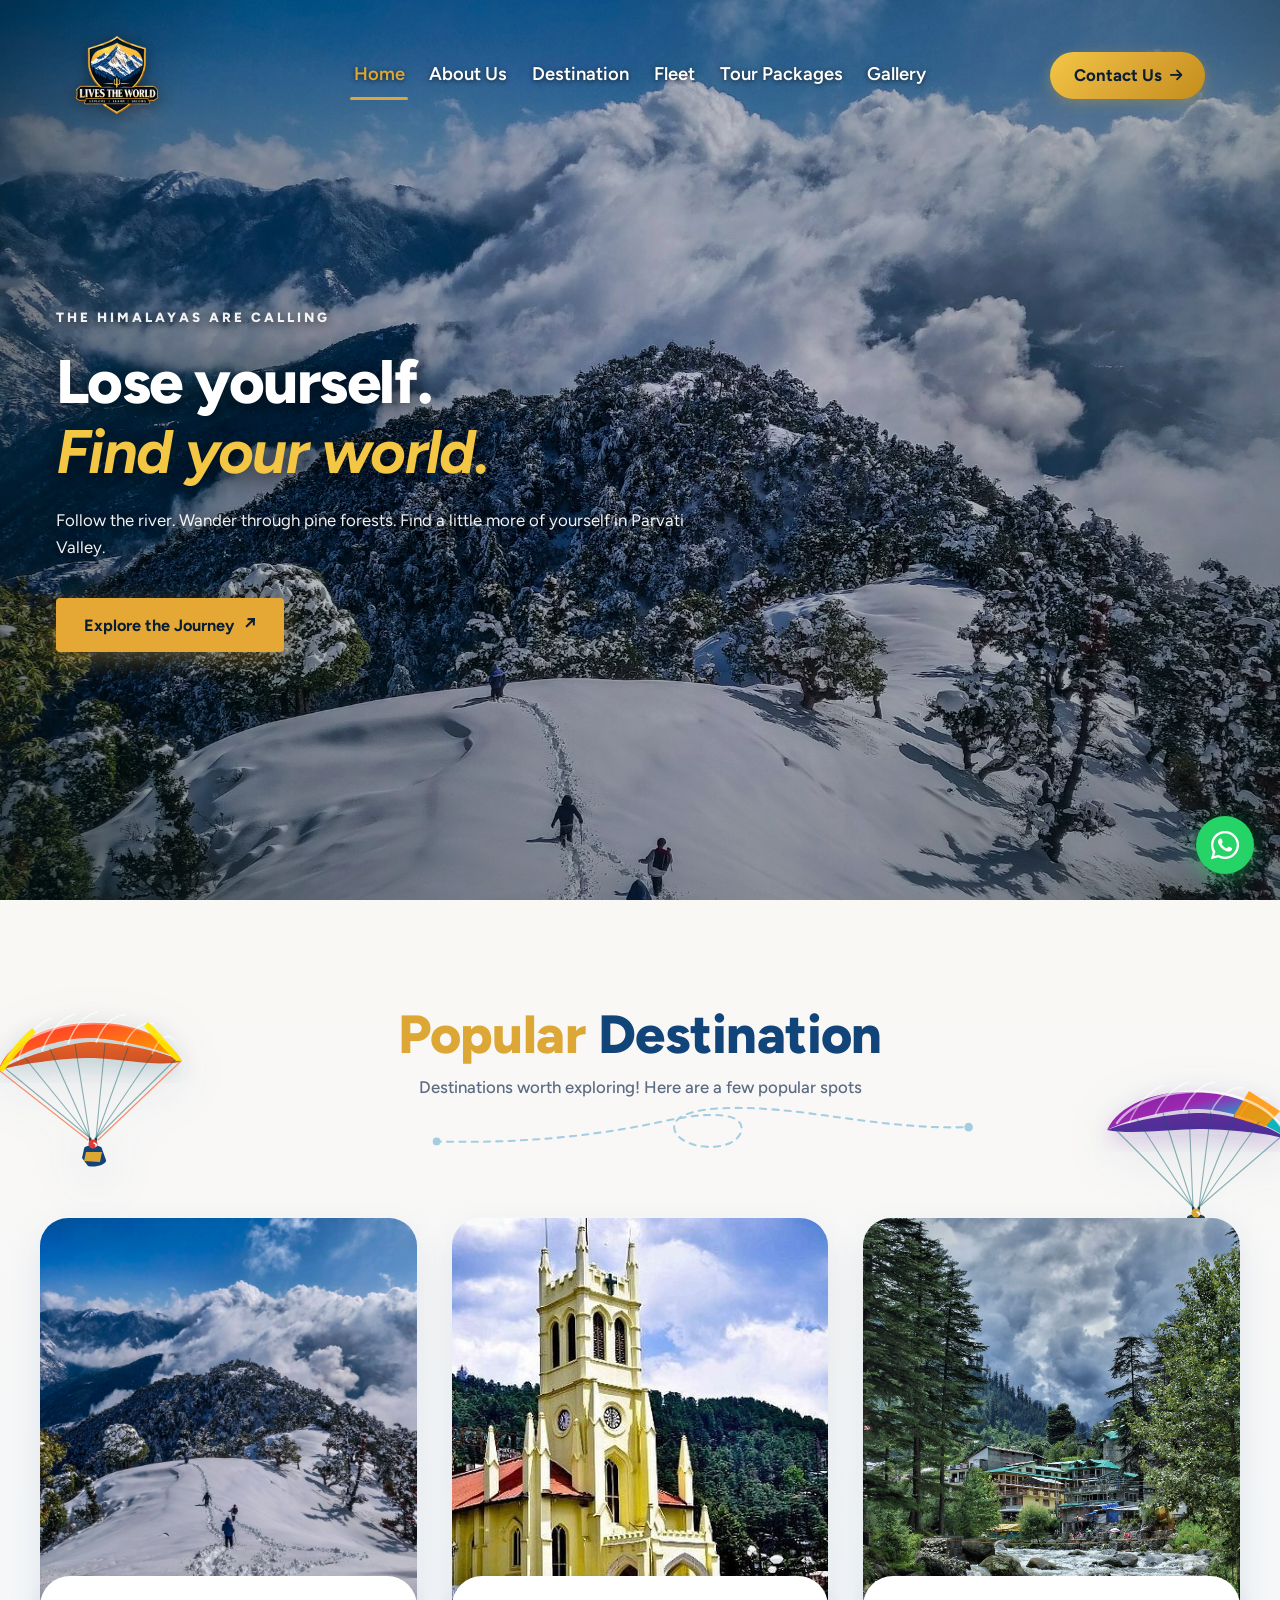
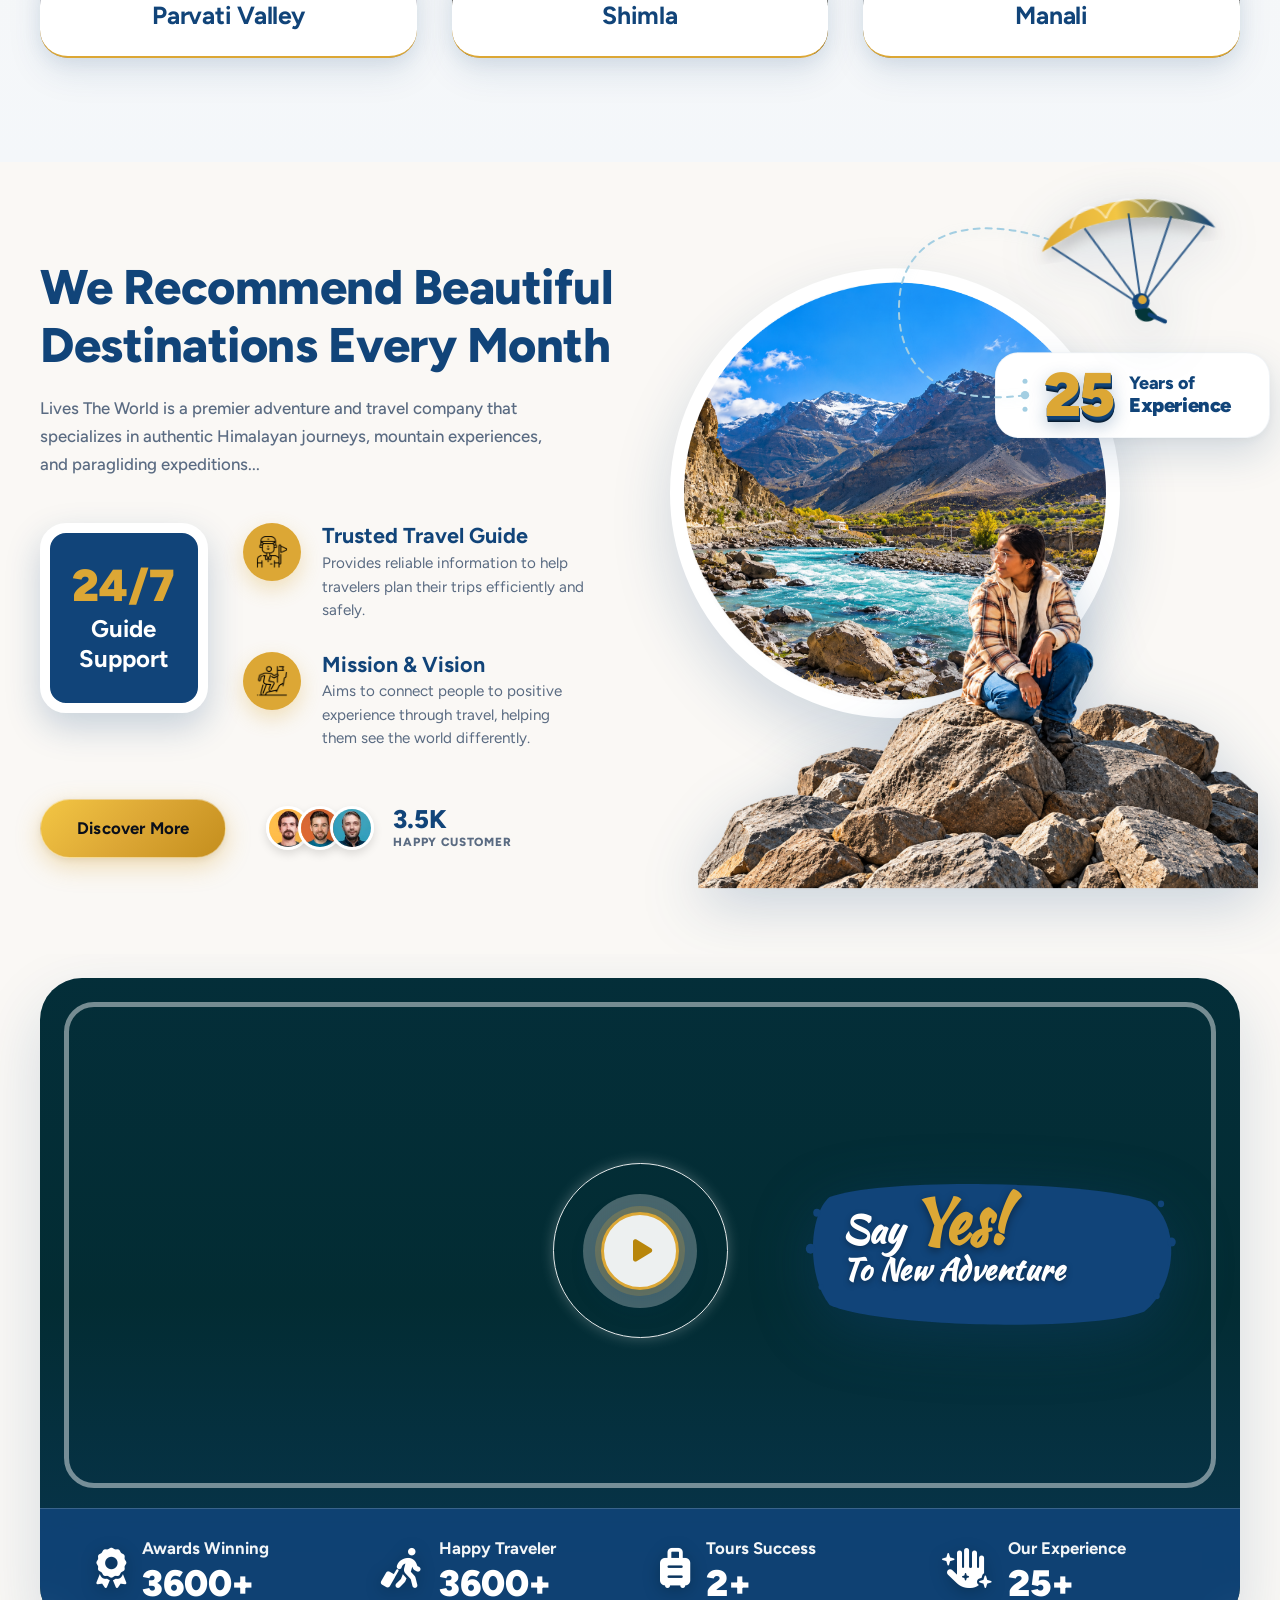
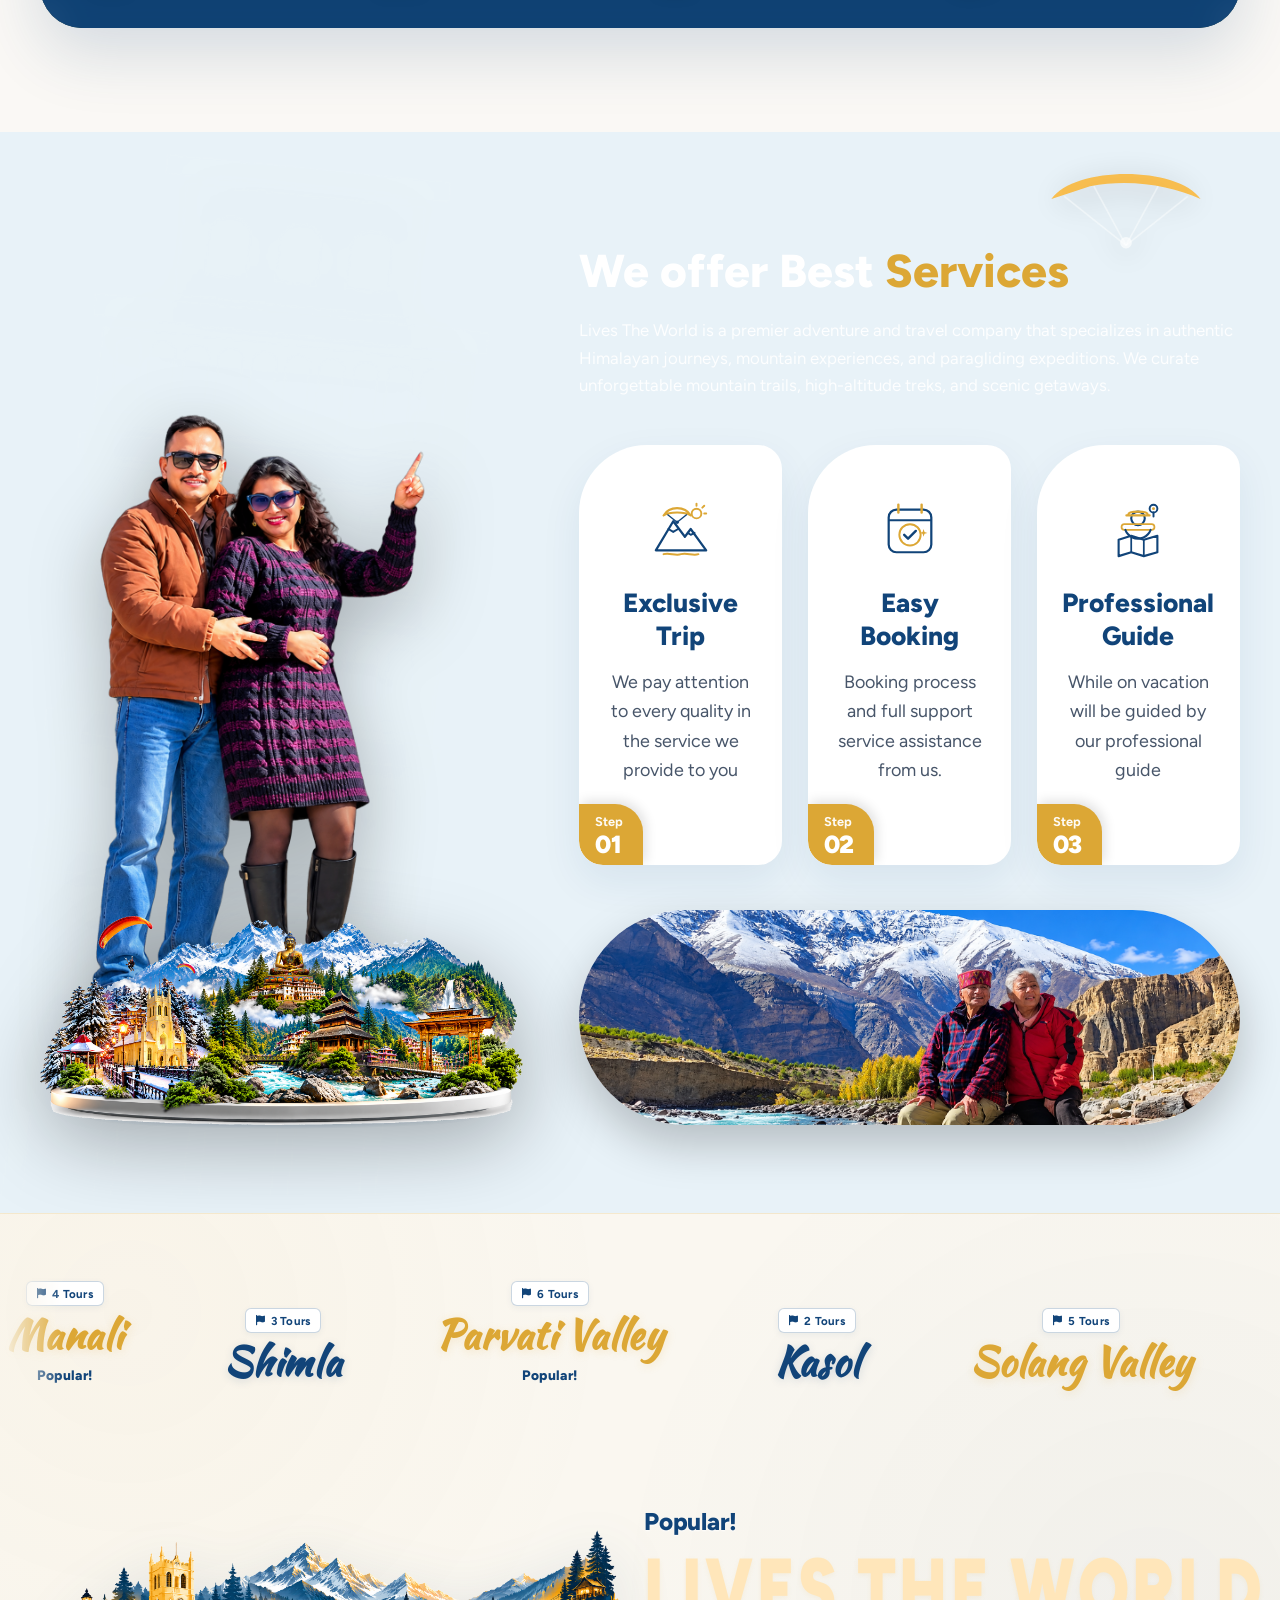
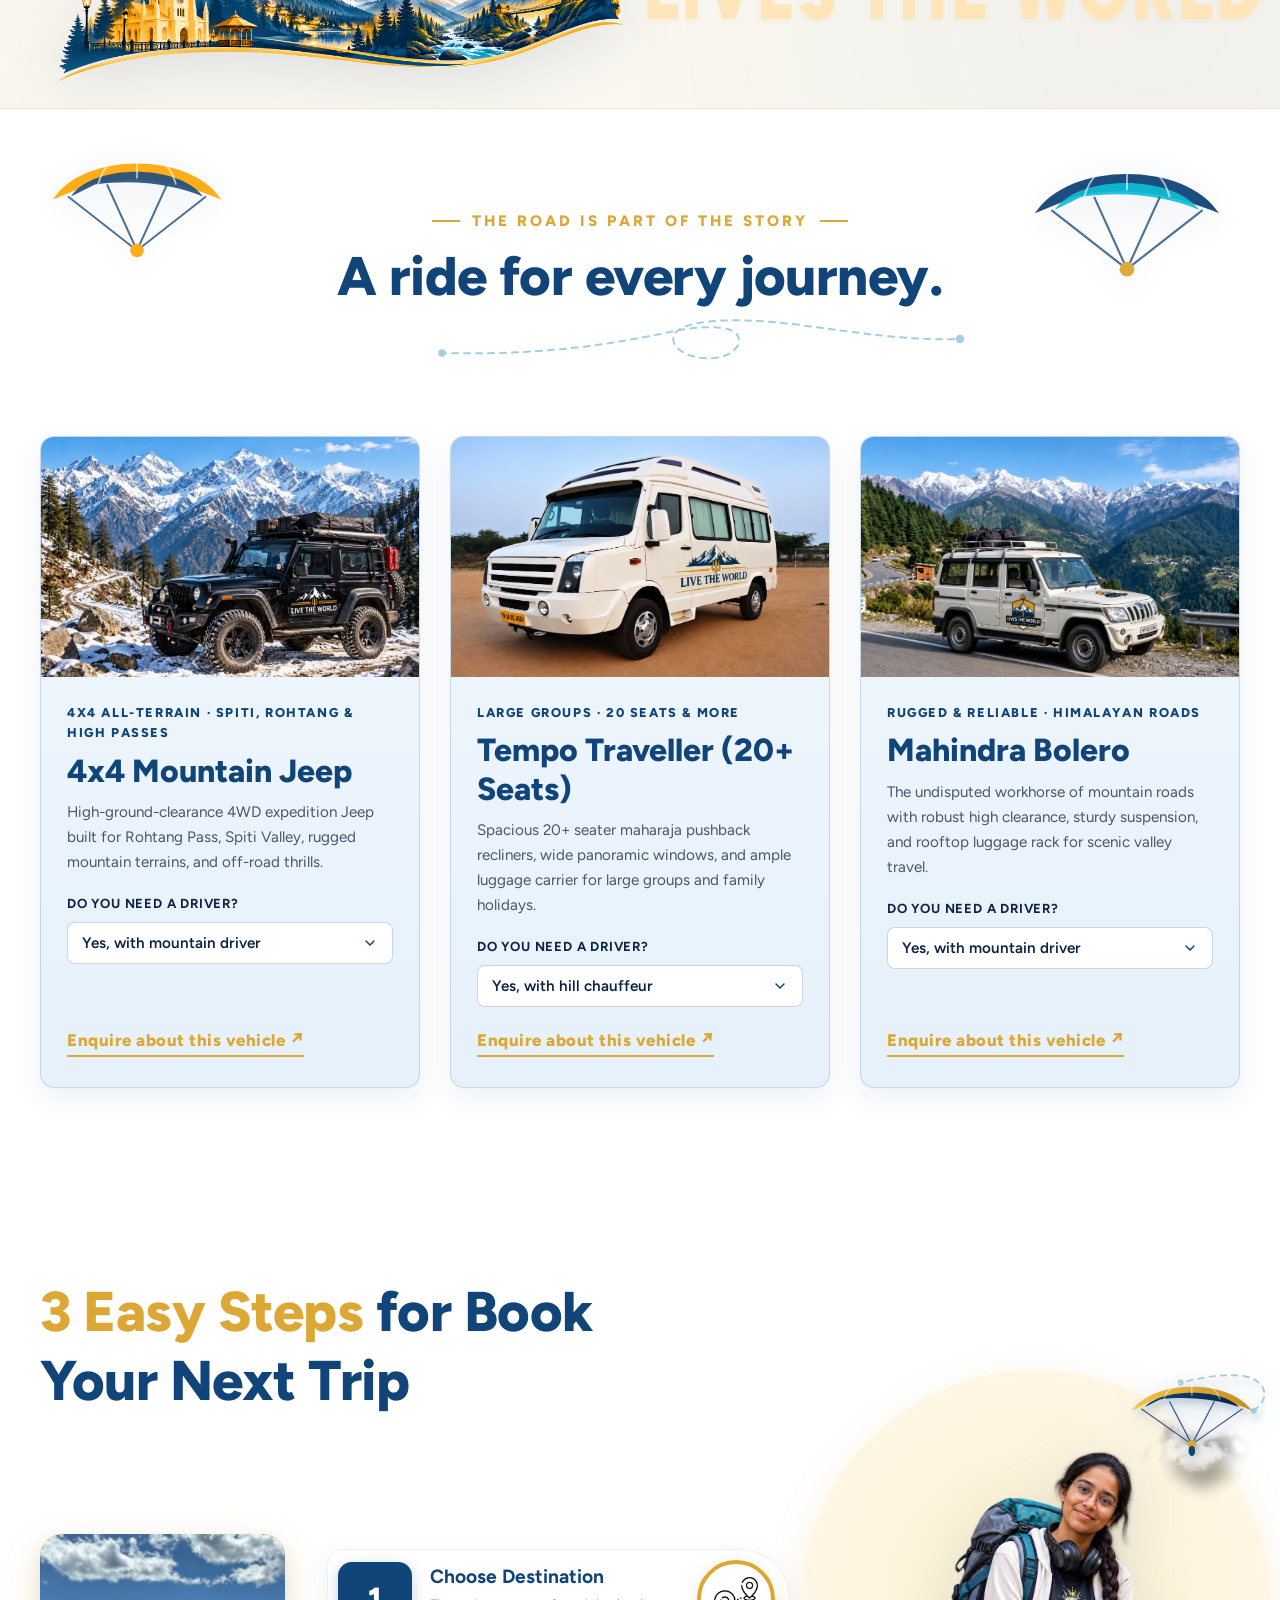
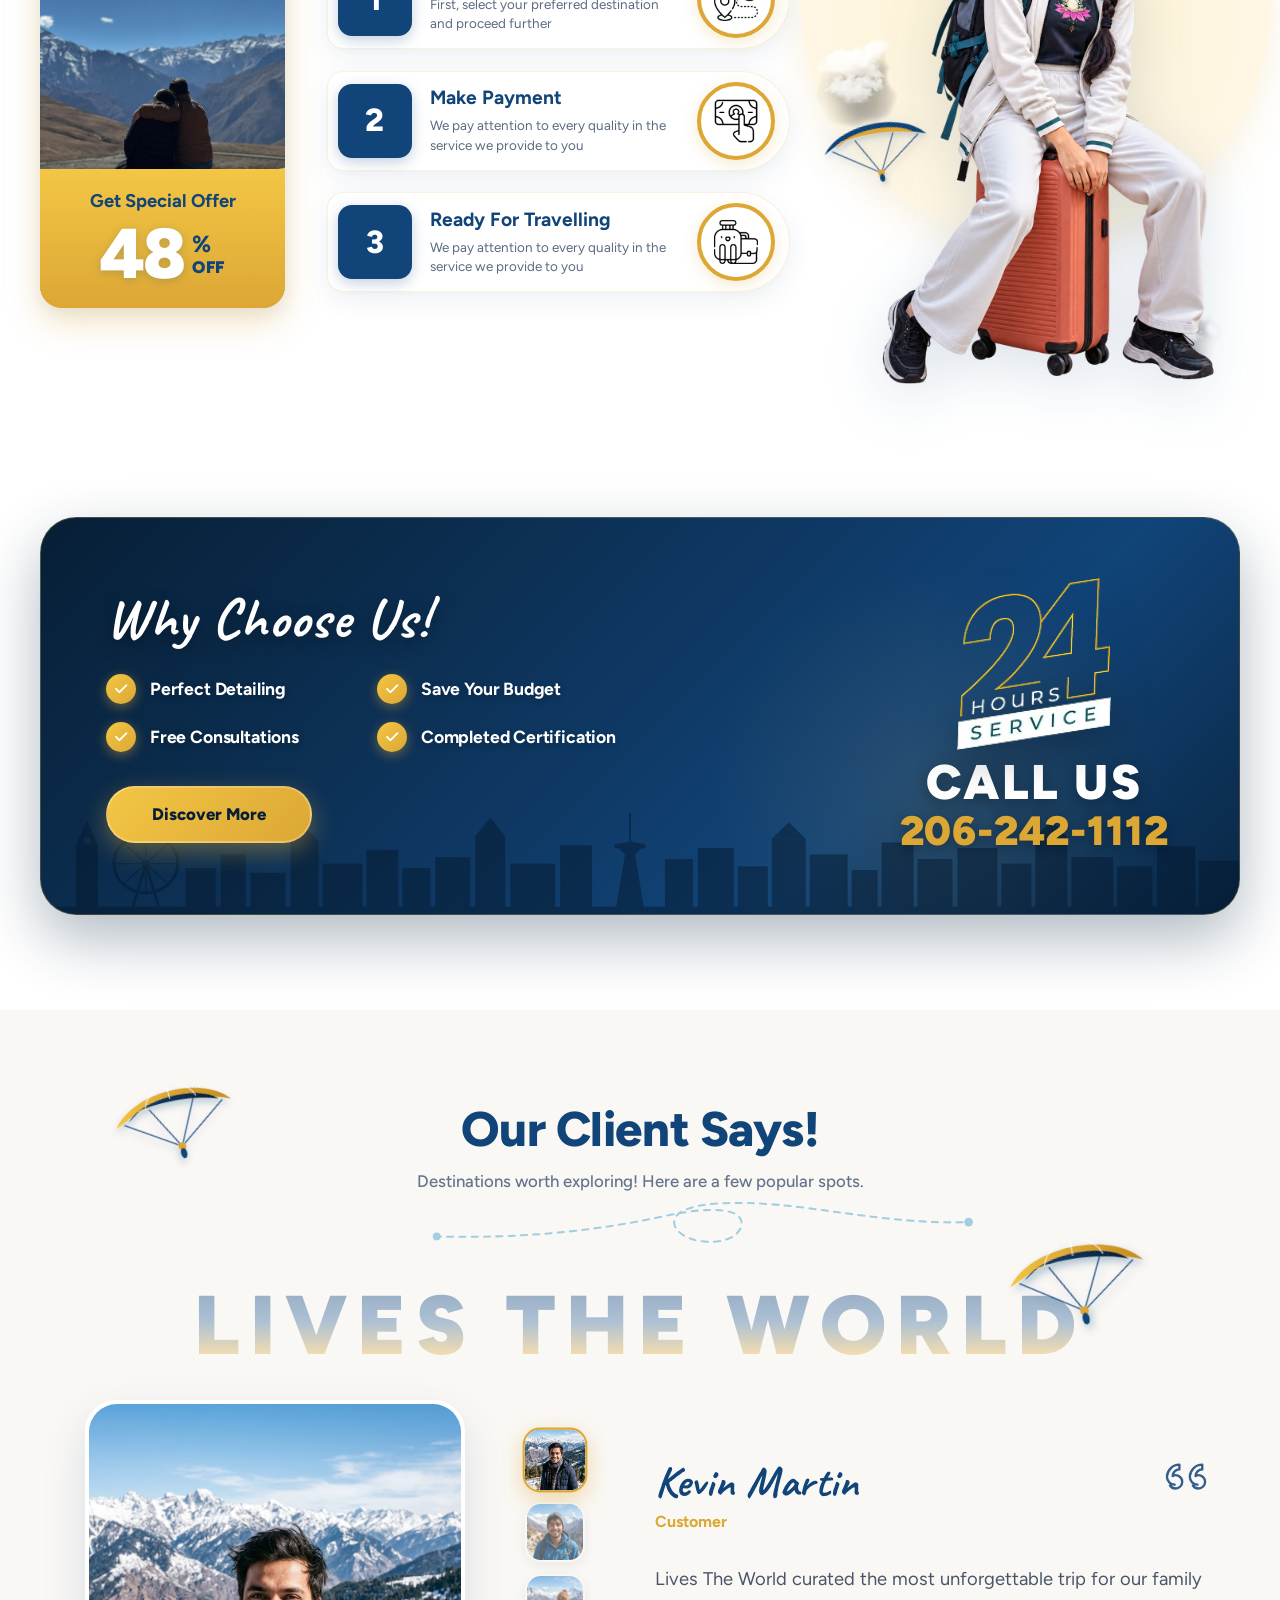
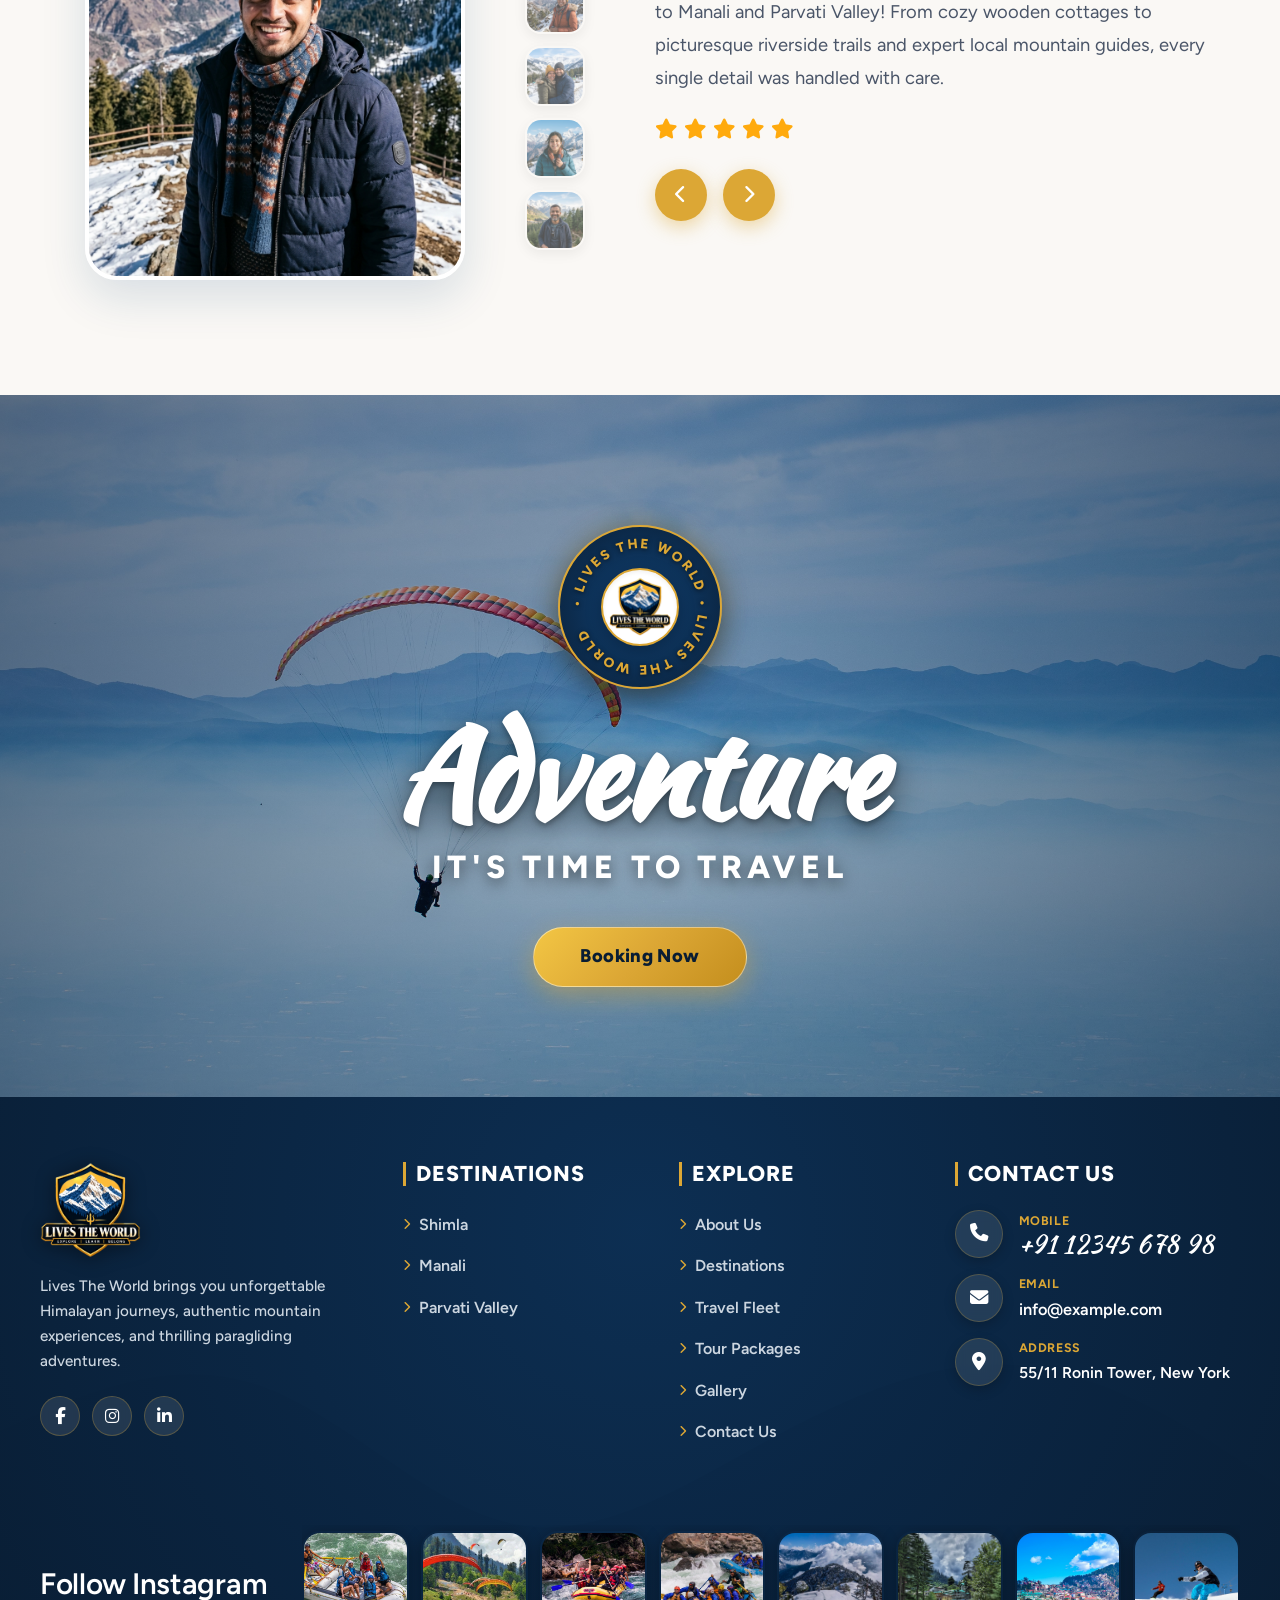
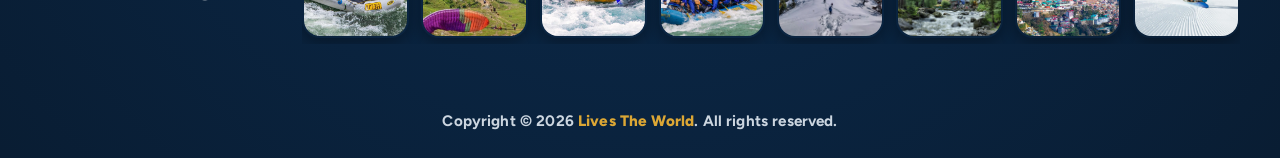
==== commit c33a3b82: "change the whatsaap no - Live the World website" ====
--- a/index.html
+++ b/index.html
@@ -1821,7 +1821,7 @@
   </footer>
 
   <!-- Floating WhatsApp Action Button -->
-  <a href="https://wa.me/911234567898?text=Hello%20Lives%20The%20World!%20I%20would%20like%20to%20inquire%20about%20a%20tour%20package."
+  <a href="https://wa.me/919773546426?text=Hello%20Lives%20The%20World!%20I%20would%20like%20to%20inquire%20about%20a%20tour%20package."
     class="floating-whatsapp-btn" target="_blank" rel="noopener noreferrer" aria-label="Chat with us on WhatsApp"
     title="Chat on WhatsApp">
     <i class="fa-brands fa-whatsapp"></i>
--- a/assets/css/style.css
+++ b/assets/css/style.css
@@ -501,7 +501,7 @@
   display: flex;
   width: 100%;
   height: 100%;
-  transition: transform 0.4s cubic-bezier(0.25, 1, 0.35, 1);
+  transition: transform 0.6s cubic-bezier(0.25, 1, 0.35, 1);
   will-change: transform;
 }
 
